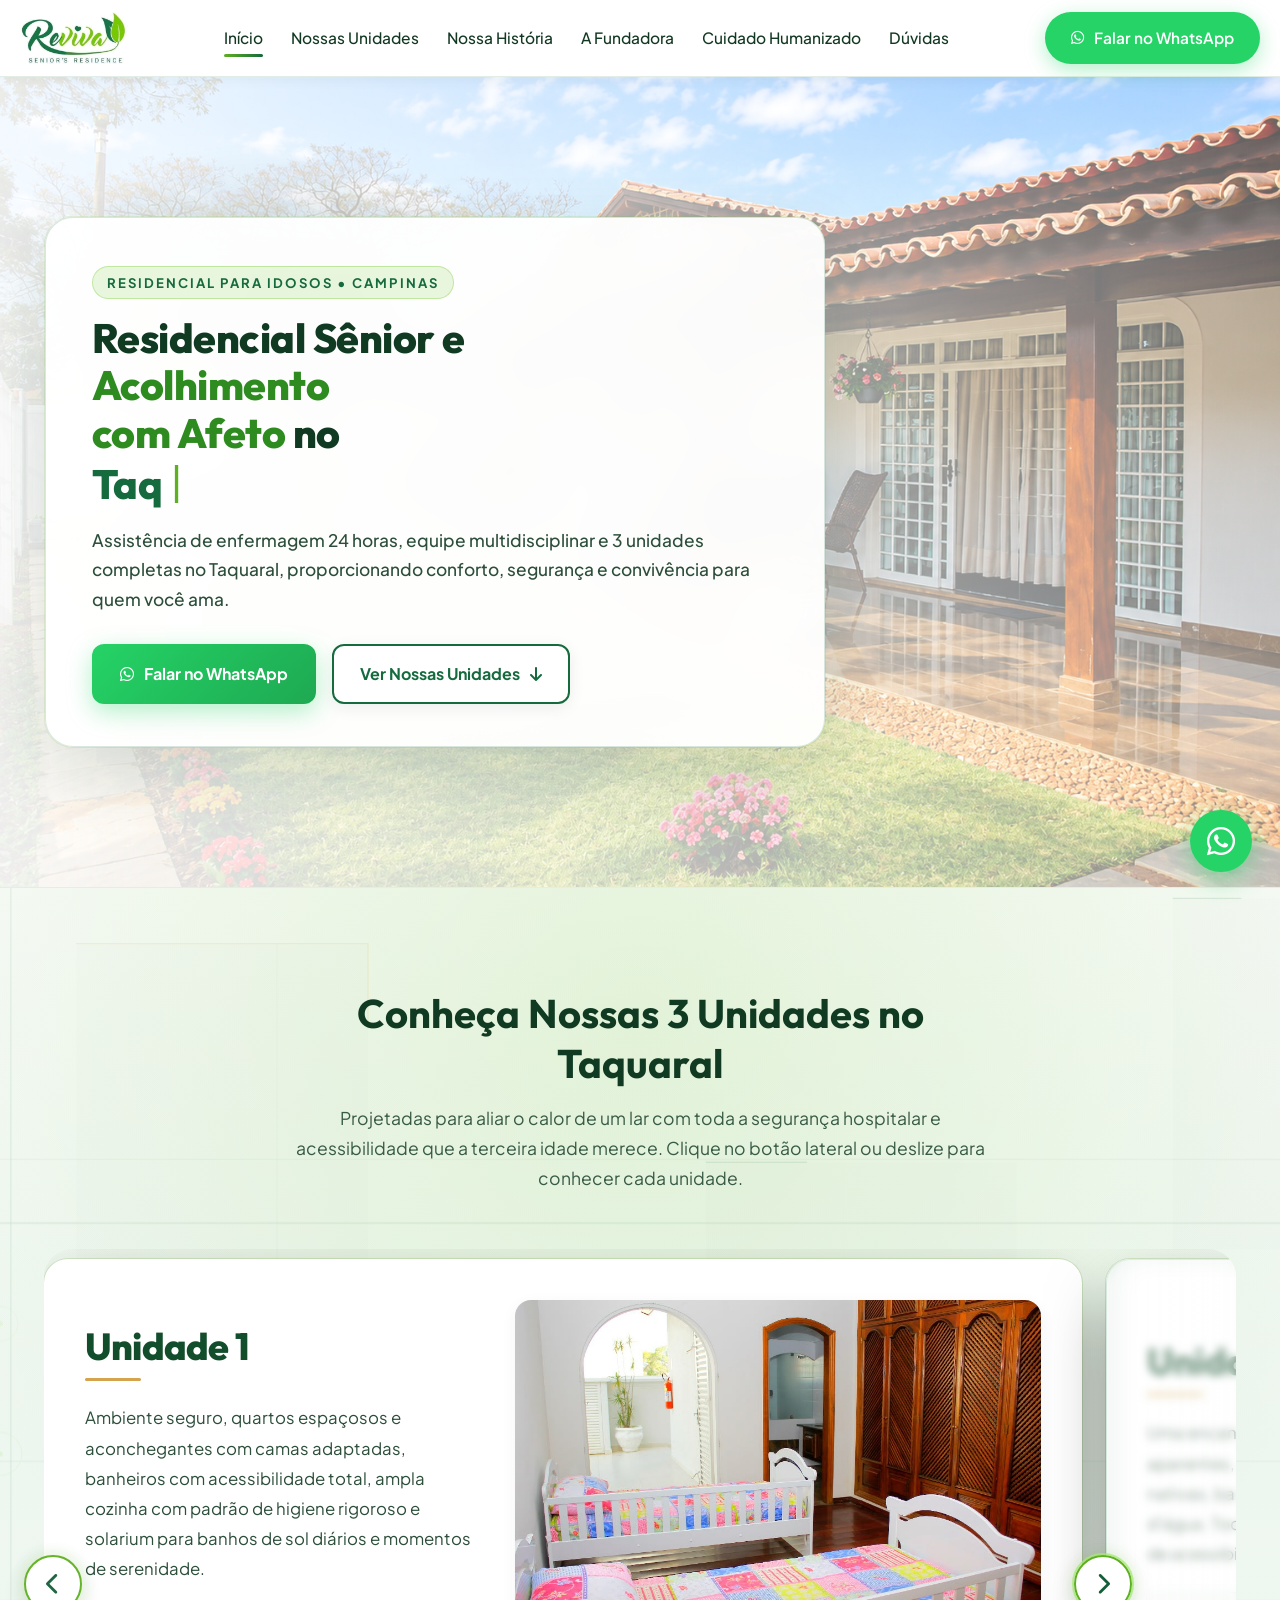
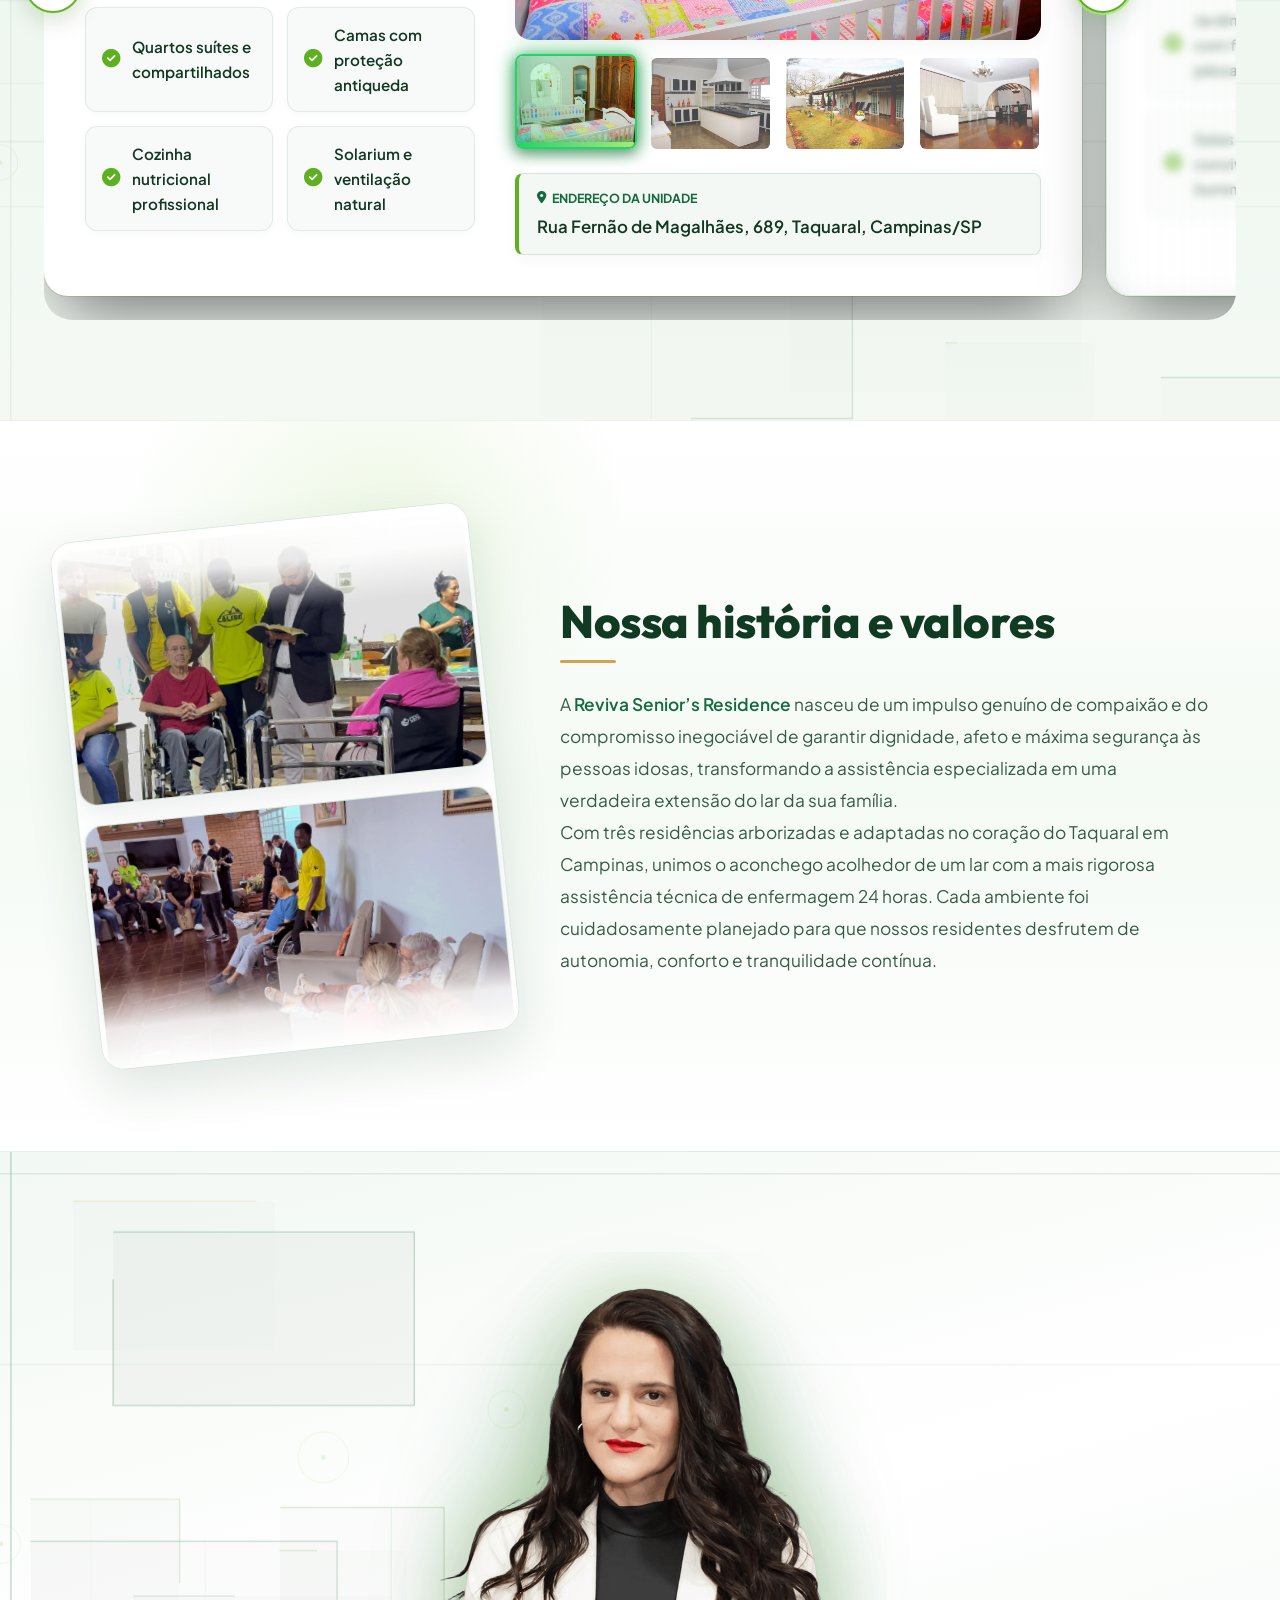
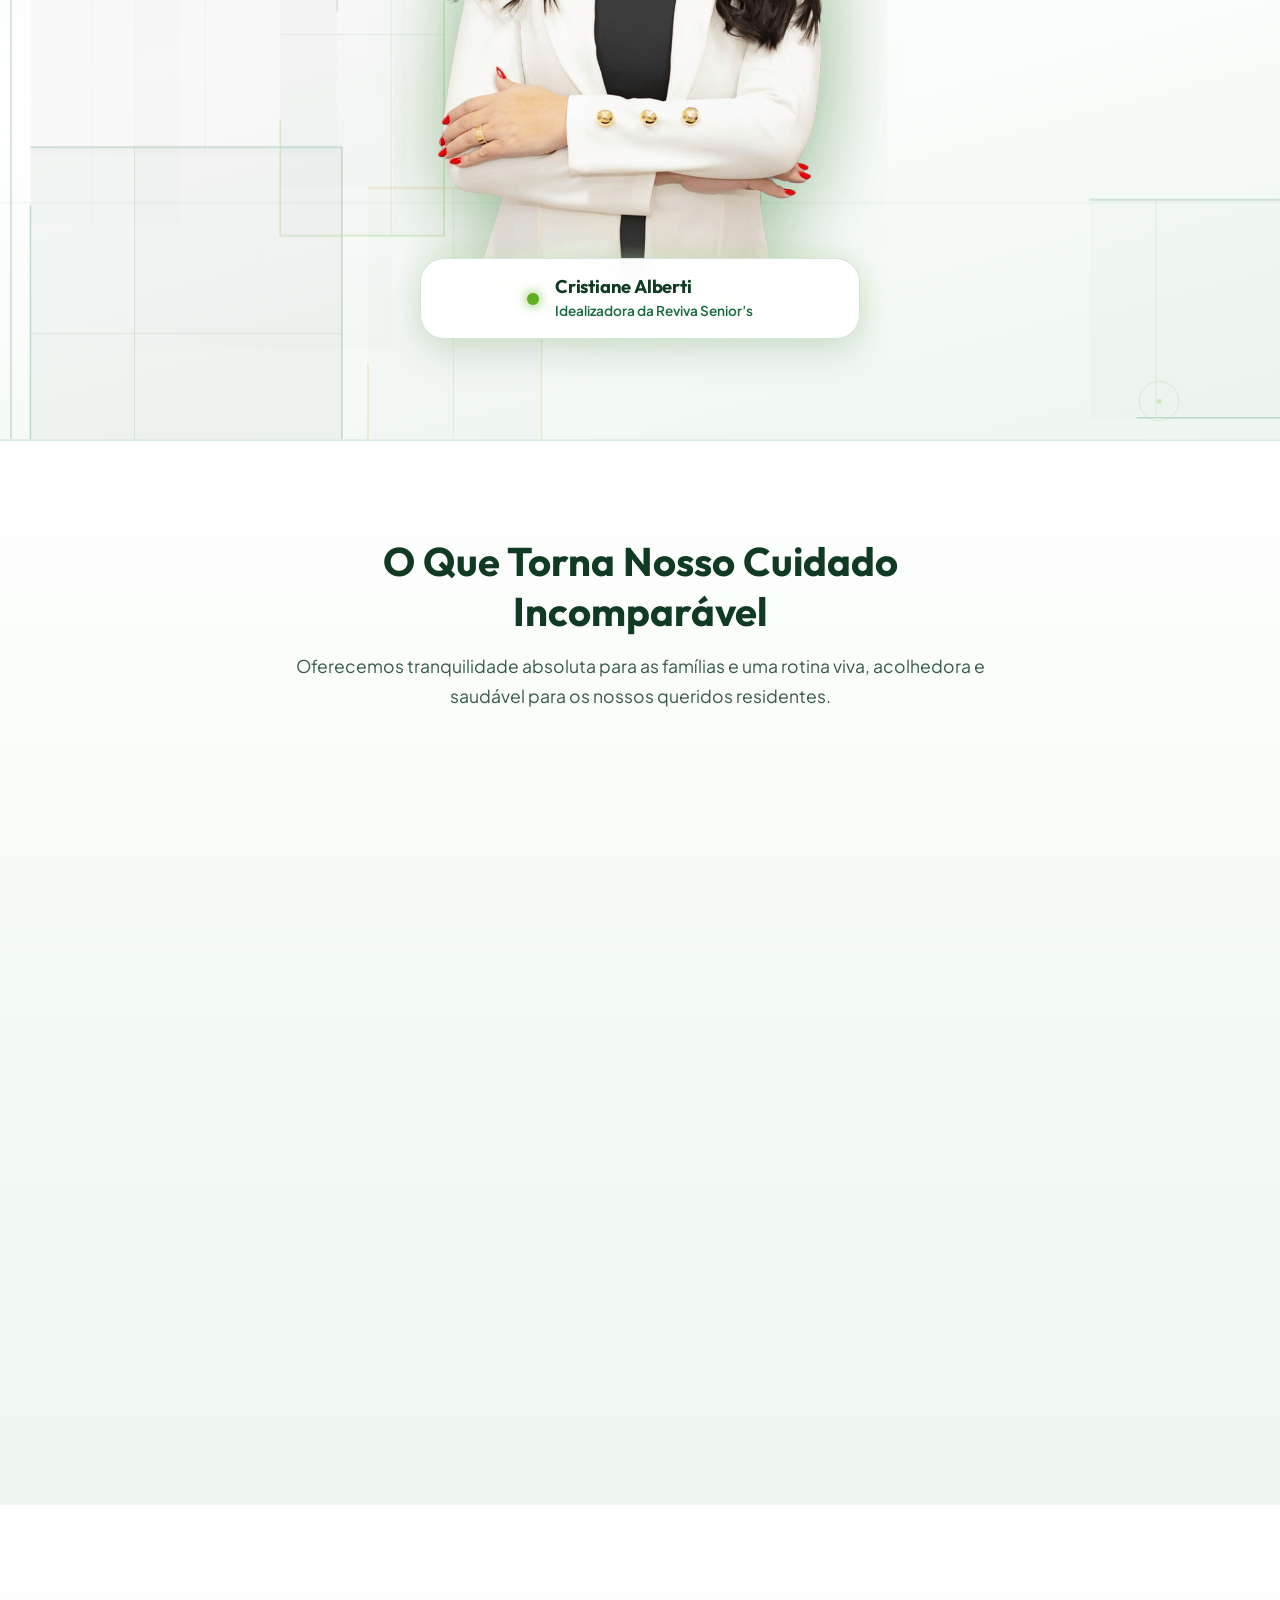
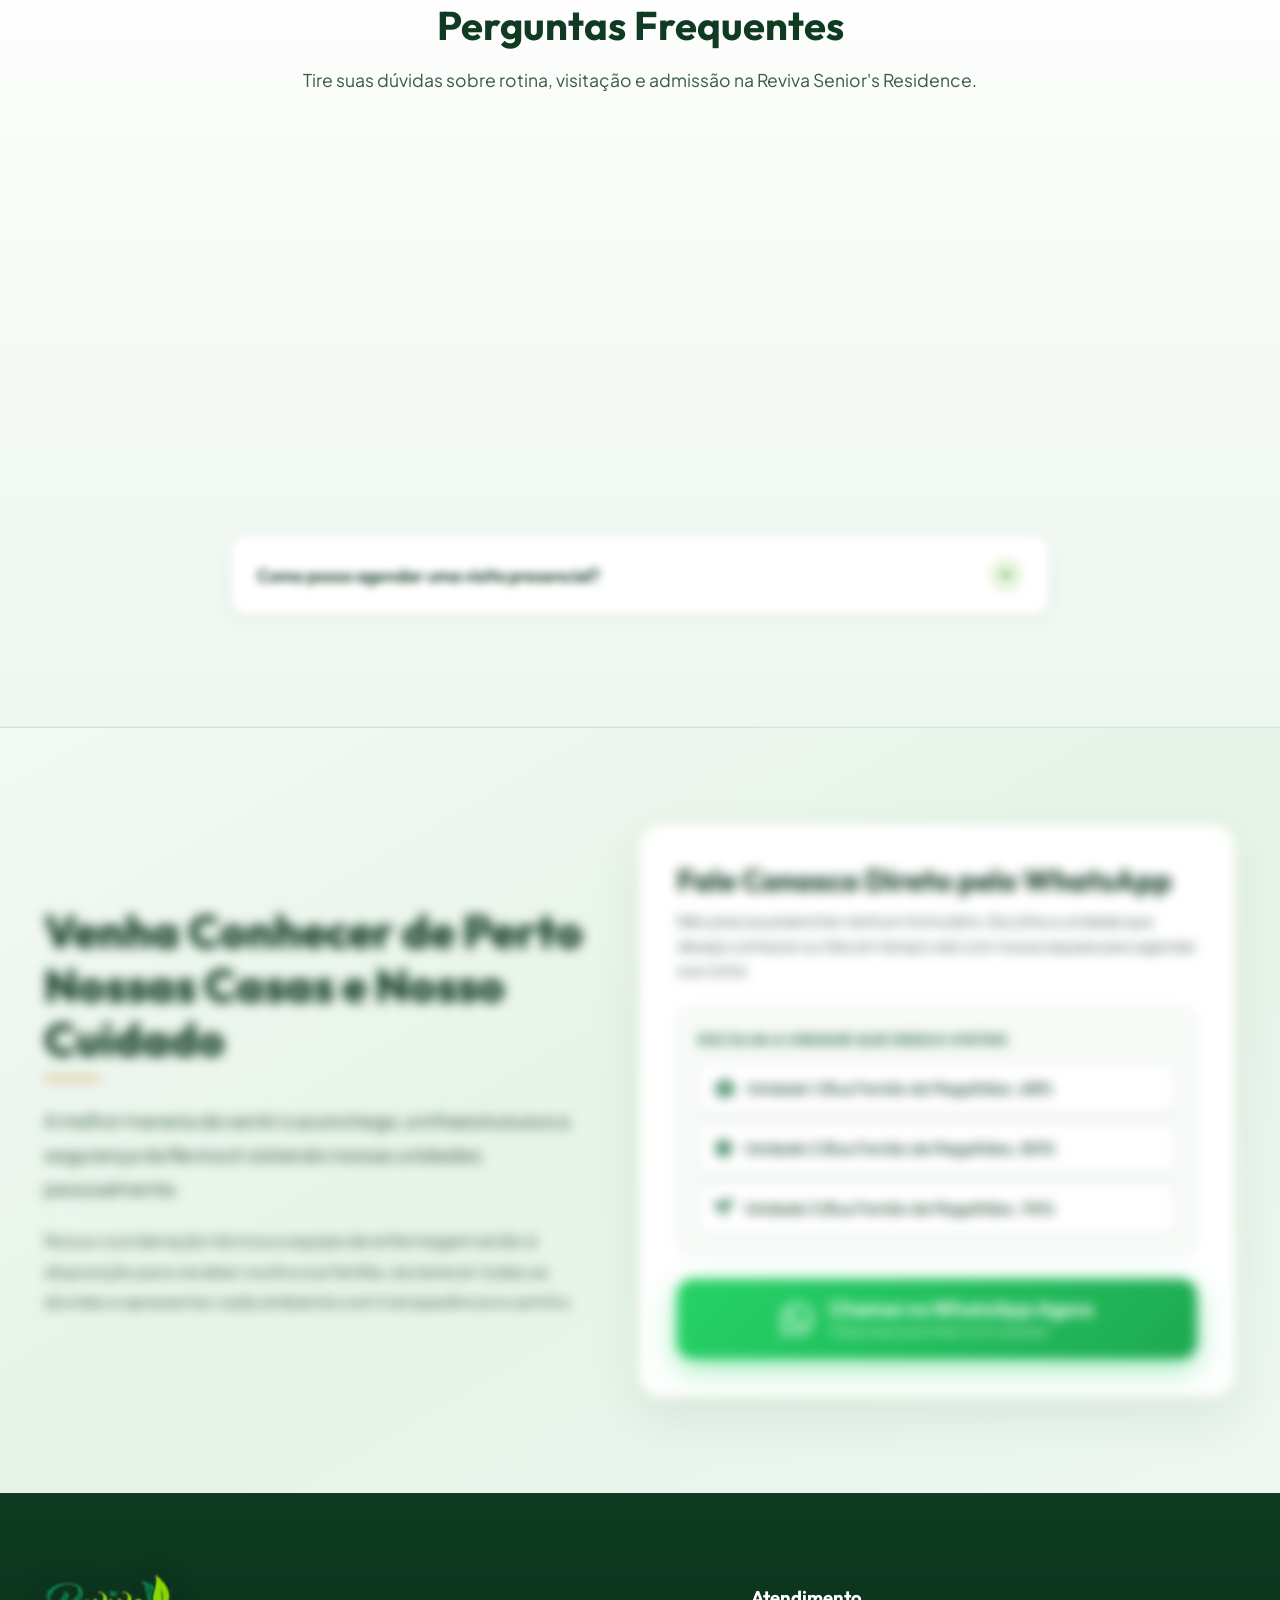
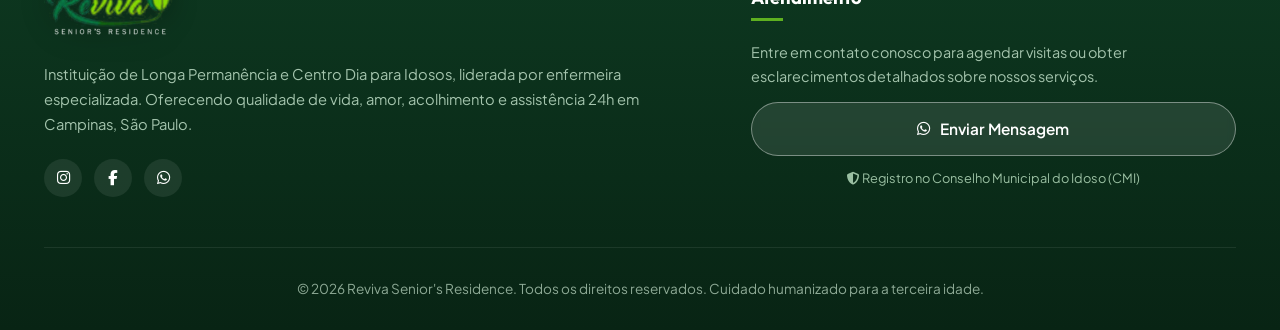
==== index.html @ 181cd596 "fix: ajustar enquadramento do carrossel e caixas de diferenciais no mobile" ====
<!DOCTYPE html>
<html lang="pt-BR">

<head>
    <meta charset="UTF-8">
    <meta name="viewport" content="width=device-width, initial-scale=1.0">
    <title>Reviva Senior's Residence | Lar de Idosos & Cuidado Humanizado</title>
    <meta name="description"
        content="A Reviva Senior's Residence oferece um lar acolhedor, assistência de enfermagem 24 horas e equipe multidisciplinar especializada para idosos em Campinas/SP. Conheça nossas 3 unidades no Taquaral.">
    <meta name="keywords"
        content="casa de repouso, residencial sênior, ILPI, idosos Campinas, Taquaral, enfermagem 24h, Reviva Seniors Residence, cuidado humanizado, Cristiane Alberti">

    <!-- Favicon -->
    <link rel="icon" type="image/png" href="img/logo2.png">
    <meta name="color-scheme" content="light">

    <!-- Fontes & Ícones -->
    <link rel="preconnect" href="https://fonts.googleapis.com">
    <link rel="preconnect" href="https://fonts.gstatic.com" crossorigin>
    <link rel="stylesheet" href="https://cdnjs.cloudflare.com/ajax/libs/font-awesome/6.4.0/css/all.min.css">
    <link rel="stylesheet" href="style.css?v=24">
</head>

<body>


    <!-- ==========================================================================
       HEADER PRINCIPAL & NAVEGAÇÃO
       ========================================================================== -->
    <header class="main-header" id="mainHeader">
        <div class="container header-inner">
            <a href="#inicio" class="brand-logo" aria-label="Reviva Senior's Residence">
                <img src="img/logo2.png" alt="Logo Reviva Senior's Residence">
            </a>

            <nav class="nav-menu" id="navMenu">
                <a href="#inicio" class="nav-link active">Início</a>
                <a href="#unidades" class="nav-link">Nossas Unidades</a>
                <a href="#historia" class="nav-link">Nossa História</a>
                <a href="#biografia" class="nav-link">A Fundadora</a>
                <a href="#diferenciais" class="nav-link">Cuidado Humanizado</a>
                <a href="#duvidas" class="nav-link">Dúvidas</a>
            </nav>

            <div class="header-actions">
                <a href="https://wa.me/5519996953554?text=Ol%C3%A1%21%20Gostaria%20de%20informa%C3%A7%C3%B5es%20e%20agendar%20uma%20visita%20na%20Reviva"
                    target="_blank" class="btn btn-whatsapp header-zap-btn">
                    <i class="fab fa-whatsapp"></i> <span class="header-zap-full">Falar no WhatsApp</span><span class="header-zap-short">WhatsApp</span>
                </a>
                <button class="mobile-toggle" id="mobileToggle" aria-label="Abrir Menu">
                    <i class="fas fa-bars"></i>
                </button>
            </div>
        </div>
    </header>

    <!-- ==========================================================================
       HERO SECTION — CENÁRIO VIVO COM FOLHAS 3D E CARD FLUTUANTE
       ========================================================================== -->
    <section id="inicio" class="hero-section hero-cinematic">
        <!-- 1. Camada de Vídeo de Fundo em Loop Contínuo -->
        <div class="hero-bg-layer">
            <video class="hero-bg-video" autoplay loop muted playsinline poster="img/01.png">
                <source src="img/download.webm" type="video/webm">
                <img src="img/01.png" alt="Residencial Reviva - Varanda e Jardim" class="hero-bg-photo">
            </video>
        </div>

        <!-- 2. Filtro Matte Suave Cinematográfico (Tom Apagado) -->
        <div class="hero-matte-overlay"></div>

        <!-- 3. Elementos Vivos Mapeados no Próprio Cenário -->
        <div class="hero-living-layer">
            <!-- Cesto Suspenso de Flores com Balanço Pendular Real -->
            <div class="sway-basket-subtle hero-basket-pos"></div>
            <!-- Brisa Suave na Cortina da Porta de Vidro -->
            <div class="curtain-flow hero-curtain-pos"></div>
            <!-- Copa das Árvores ao Fundo com Balanço Suave -->
            <div class="tree-natural-sway hero-tree-pos"></div>
        </div>

        <!-- 4. Canvas de Folhas com Física 3D Realista -->
        <canvas id="heroLeafCanvas" class="hero-leaf-canvas"></canvas>

        <!-- 5. Container do Card Flutuante Alinhado Bem à Esquerda -->
        <div class="hero-container-cinematic">

            <div class="hero-floating-card">
                <!-- Pré-título Elegante -->
                <span class="hero-eyebrow">Residencial para Idosos • Campinas</span>

                <!-- Título com Destaque Menta / Verde e Efeito Digitando -->
                <h1 class="hero-card-title">
                    <span class="hero-title-block">Residencial Sênior e</span>
                    <span class="hero-title-block highlight-mint">Acolhimento</span>
                    <span class="hero-title-block"><span class="highlight-mint">com Afeto</span> no</span>
                    <span class="hero-title-block hero-typewriter-wrap"><span id="heroTypewriter"
                            class="hero-typewriter-word">Taquaral</span><span id="heroTypewriterCursor"
                            class="hero-typewriter-cursor" aria-hidden="true">|</span></span>
                </h1>

                <!-- Descrição -->
                <p class="hero-card-desc">
                    Assistência de enfermagem 24 horas, equipe multidisciplinar e 3 unidades completas no Taquaral,
                    proporcionando conforto, segurança e convivência para quem você ama.
                </p>

                <!-- Ações Diretas -->
                <div class="hero-card-actions">
                    <a href="https://wa.me/5519996953554?text=Ol%C3%A1%21%20Gostaria%20de%20informa%C3%A7%C3%B5es%20e%20agendar%20uma%20visita%20na%20Reviva"
                        target="_blank" class="btn btn-hero-whatsapp">
                        <i class="fab fa-whatsapp"></i> Falar no WhatsApp
                    </a>
                    <a href="#unidades" class="btn btn-hero-outline">
                        Ver Nossas Unidades <i class="fas fa-arrow-down"></i>
                    </a>
                </div>
            </div>

        </div>
    </section>

    <!-- ==========================================================================
       SEÇÃO: AS 3 UNIDADES (DESTAQUE MÁXIMO)
       ========================================================================== -->
    <section id="unidades" class="section section-unidades-forest">
        <!-- Canvas de Animação Geométrica de Fundo (Blueprint Elegante) -->
        <canvas id="unidades-bg-canvas" class="section-blueprint-canvas" aria-hidden="true"></canvas>
        <div class="container">
            <div class="section-header">
                <h2 class="section-title">Conheça Nossas 3 Unidades no Taquaral</h2>
                <p class="section-subtitle">
                    Projetadas para aliar o calor de um lar com toda a segurança hospitalar e acessibilidade que a
                    terceira idade merece. Clique no botão lateral ou deslize para conhecer cada unidade.
                </p>
            </div>

            <!-- Carrossel Wrapper Estilo Netflix -->
            <div class="units-carousel-wrapper" id="unitsCarouselWrapper" tabindex="0"
                aria-label="Carrossel de Condomínios">
                <!-- Botão de Navegação Esquerda (Netflix) -->
                <button type="button" class="netflix-slider-btn netflix-prev-btn" id="unitsPrevBtn"
                    aria-label="Condomínio anterior" title="Ver condomínio anterior">
                    <i class="fas fa-chevron-left"></i>
                </button>

                <!-- Viewport & Trilho com os 3 Condomínios -->
                <div class="units-slider-viewport">
                    <div class="units-slider-track" id="unitsSliderTrack">

                        <!-- SLIDE UNIDADE 1 -->
                        <div class="unit-slide" id="pane-unidade1" data-index="0">
                            <div class="unit-card-grid">
                                <div class="unit-info-col">
                                    <h3 class="unit-name">Unidade 1</h3>

                                    <p class="unit-desc">
                                        Ambiente seguro, quartos espaçosos e aconchegantes com camas adaptadas,
                                        banheiros com acessibilidade total, ampla cozinha com padrão de higiene rigoroso
                                        e solarium para banhos de sol diários e momentos de serenidade.
                                    </p>

                                    <div class="unit-amenities-list">
                                        <div class="unit-amenity-item"><i class="fas fa-check-circle"></i> Quartos
                                            suítes e compartilhados</div>
                                        <div class="unit-amenity-item"><i class="fas fa-check-circle"></i> Camas com
                                            proteção antiqueda</div>
                                        <div class="unit-amenity-item"><i class="fas fa-check-circle"></i> Cozinha
                                            nutricional profissional</div>
                                        <div class="unit-amenity-item"><i class="fas fa-check-circle"></i> Solarium e
                                            ventilação natural</div>
                                    </div>
                                </div>

                                <div class="unit-gallery-col">
                                    <div class="unit-gallery-main"
                                        onclick="openLightbox('unidade1/WhatsApp Image 2026-09-14 at 13.17.20.jpeg', 'Unidade 1: Dormitórios amplos com piso térmico e varanda integrada')">
                                        <img src="unidade1/WhatsApp Image 2026-09-14 at 13.17.20.jpeg"
                                            alt="Dormitório Unidade 1" id="mainImg-unidade1">
                                        <div class="gallery-overlay-hint">
                                            <i class="fas fa-expand"></i> Clique para ampliar
                                        </div>
                                    </div>

                                    <div class="unit-gallery-thumbs">
                                        <div class="gallery-thumb active"
                                            onclick="swapMainImage('unidade1', 'unidade1/WhatsApp Image 2026-09-14 at 13.17.20.jpeg', 'Unidade 1: Dormitórios amplos e aconchegantes')">
                                            <img src="unidade1/WhatsApp Image 2026-09-14 at 13.17.20.jpeg"
                                                alt="Quarto com varanda">
                                        </div>
                                        <div class="gallery-thumb"
                                            onclick="swapMainImage('unidade1', 'unidade1/WhatsApp Image 2026-09-14 at 13.17.21 (2).jpeg', 'Unidade 1: Cozinha ampla com infraestrutura nutricional completa')">
                                            <img src="unidade1/WhatsApp Image 2026-09-14 at 13.17.21 (2).jpeg"
                                                alt="Cozinha estruturada">
                                        </div>
                                        <div class="gallery-thumb"
                                            onclick="swapMainImage('unidade1', 'unidade1/WhatsApp Image 2026-09-14 at 13.17.20 (1).jpeg', 'Unidade 1: Suíte espaçosa com acessibilidade e banheiro privativo')">
                                            <img src="unidade1/WhatsApp Image 2026-09-14 at 13.17.20 (1).jpeg"
                                                alt="Banheiro adaptado">
                                        </div>
                                        <div class="gallery-thumb"
                                            onclick="swapMainImage('unidade1', 'unidade1/WhatsApp Image 2026-09-14 at 13.17.21 (1).jpeg', 'Unidade 1: Acesso lateral arejado com solarium')">
                                            <img src="unidade1/WhatsApp Image 2026-09-14 at 13.17.21 (1).jpeg"
                                                alt="Solarium da unidade 1">
                                        </div>
                                    </div>

                                    <div class="unit-address-box">
                                        <div class="unit-address-label"><i class="fas fa-location-dot"></i> Endereço da
                                            Unidade</div>
                                        <div class="unit-address-text">Rua Fernão de Magalhães, 689, Taquaral,
                                            Campinas/SP</div>
                                    </div>
                                </div>
                            </div>
                            <div class="unit-slide-dark-overlay" aria-hidden="true" title="Ver Unidade 1"></div>
                        </div>

                        <!-- SLIDE UNIDADE 2 -->
                        <div class="unit-slide" id="pane-unidade2" data-index="1">
                            <div class="unit-card-grid">
                                <div class="unit-info-col">
                                    <h3 class="unit-name">Unidade 2</h3>

                                    <p class="unit-desc">
                                        Uma encantadora casa com fachada em tijolos aparentes, amplo jardim gramado com
                                        árvores nativas, banco de descanso e linda fonte d'água. Toda a entrada conta
                                        com rampa suave de acessibilidade e corrimão duplo contínuo.
                                    </p>

                                    <div class="unit-amenities-list">
                                        <div class="unit-amenity-item"><i class="fas fa-check-circle"></i> Jardim
                                            frontal com fonte e pássaros</div>
                                        <div class="unit-amenity-item"><i class="fas fa-check-circle"></i> Rampa com
                                            inclinação suave e corrimão</div>
                                        <div class="unit-amenity-item"><i class="fas fa-check-circle"></i> Salas de
                                            convivência iluminadas</div>
                                        <div class="unit-amenity-item"><i class="fas fa-check-circle"></i> Clima de
                                            chácara e sossego</div>
                                    </div>
                                </div>

                                <div class="unit-gallery-col">
                                    <div class="unit-gallery-main"
                                        onclick="openLightbox('unidade2/WhatsApp Image 2026-09-14 at 13.16.22.jpeg', 'Unidade 2: Fachada charmosa em tijolo com rampa e jardim')">
                                        <img src="unidade2/WhatsApp Image 2026-09-14 at 13.16.22.jpeg"
                                            alt="Fachada Unidade 2" id="mainImg-unidade2">
                                        <div class="gallery-overlay-hint">
                                            <i class="fas fa-expand"></i> Clique para ampliar
                                        </div>
                                    </div>

                                    <div class="unit-gallery-thumbs">
                                        <div class="gallery-thumb active"
                                            onclick="swapMainImage('unidade2', 'unidade2/WhatsApp Image 2026-09-14 at 13.16.22.jpeg', 'Unidade 2: Jardim com fonte e rampa de acessibilidade')">
                                            <img src="unidade2/WhatsApp Image 2026-09-14 at 13.16.22.jpeg"
                                                alt="Jardim com fonte">
                                        </div>
                                        <div class="gallery-thumb"
                                            onclick="swapMainImage('unidade2', 'unidade2/WhatsApp Image 2026-09-14 at 13.16.22 (1).jpeg', 'Unidade 2: Detalhe da entrada acessível e área de descanso')">
                                            <img src="unidade2/WhatsApp Image 2026-09-14 at 13.16.22 (1).jpeg"
                                                alt="Entrada e rampa">
                                        </div>
                                        <div class="gallery-thumb"
                                            onclick="swapMainImage('unidade2', 'unidade2/WhatsApp Image 2026-09-14 at 13.16.23 (2).jpeg', 'Unidade 2: Acomodações arejadas e organizadas')">
                                            <img src="unidade2/WhatsApp Image 2026-09-14 at 13.16.23 (2).jpeg"
                                                alt="Quarto aconchegante">
                                        </div>
                                        <div class="gallery-thumb"
                                            onclick="swapMainImage('unidade2', 'unidade2/WhatsApp Image 2026-09-14 at 13.16.24.jpeg', 'Unidade 2: Sala de estar e convivência acolhedora')">
                                            <img src="unidade2/WhatsApp Image 2026-09-14 at 13.16.24.jpeg"
                                                alt="Sala de convivência">
                                        </div>
                                    </div>

                                    <div class="unit-address-box">
                                        <div class="unit-address-label"><i class="fas fa-location-dot"></i> Endereço da
                                            Unidade</div>
                                        <div class="unit-address-text">Rua Fernão de Magalhães, 809, Taquaral,
                                            Campinas/SP</div>
                                    </div>
                                </div>
                            </div>
                            <div class="unit-slide-dark-overlay" aria-hidden="true" title="Ver Unidade 2"></div>
                        </div>

                        <!-- SLIDE UNIDADE 3 -->
                        <div class="unit-slide" id="pane-unidade3" data-index="2">
                            <div class="unit-card-grid">
                                <div class="unit-info-col">
                                    <h3 class="unit-name">Unidade 3</h3>

                                    <p class="unit-desc">
                                        Destaque para a espetacular varanda com portas de vidro amplas integradas ao
                                        jardim florido com palmeiras e plantas ornamentais. Quartos luminosos, pisos em
                                        padrão amadeirado acolhedor e mobiliário planejado para conforto total.
                                    </p>

                                    <div class="unit-amenities-list">
                                        <div class="unit-amenity-item"><i class="fas fa-check-circle"></i> Varanda com
                                            área de estar coberta</div>
                                        <div class="unit-amenity-item"><i class="fas fa-check-circle"></i> Jardim
                                            paisagístico com flores e sol</div>
                                        <div class="unit-amenity-item"><i class="fas fa-check-circle"></i> Piso
                                            amadeirado aconchegante</div>
                                        <div class="unit-amenity-item"><i class="fas fa-check-circle"></i> Portas amplas
                                            e circulação livre</div>
                                    </div>
                                </div>

                                <div class="unit-gallery-col">
                                    <div class="unit-gallery-main"
                                        onclick="openLightbox('unidade3/WhatsApp Image 2026-09-14 at 22.22.53 (2).jpeg', 'Unidade 3: Varanda integrada ao jardim com flores e palmeiras')">
                                        <img src="unidade3/WhatsApp Image 2026-09-14 at 22.22.53 (2).jpeg"
                                            alt="Varanda e Jardim da Unidade 3" id="mainImg-unidade3">
                                        <div class="gallery-overlay-hint">
                                            <i class="fas fa-expand"></i> Clique para ampliar
                                        </div>
                                    </div>

                                    <div class="unit-gallery-thumbs">
                                        <div class="gallery-thumb active"
                                            onclick="swapMainImage('unidade3', 'unidade3/WhatsApp Image 2026-09-14 at 22.22.53 (2).jpeg', 'Unidade 3: Área externa e varanda de relaxamento')">
                                            <img src="unidade3/WhatsApp Image 2026-09-14 at 22.22.53 (2).jpeg"
                                                alt="Jardim e varanda">
                                        </div>
                                        <div class="gallery-thumb"
                                            onclick="swapMainImage('unidade3', 'unidade3/WhatsApp Image 2026-09-14 at 22.22.52.jpeg', 'Unidade 3: Dormitório iluminado com piso térmico amadeirado')">
                                            <img src="unidade3/WhatsApp Image 2026-09-14 at 22.22.52.jpeg"
                                                alt="Quarto Unidade 3">
                                        </div>
                                        <div class="gallery-thumb"
                                            onclick="swapMainImage('unidade3', 'unidade3/WhatsApp Image 2026-09-14 at 22.22.53 (1).jpeg', 'Unidade 3: Vista aconchegante das acomodações')">
                                            <img src="unidade3/WhatsApp Image 2026-09-14 at 22.22.53 (1).jpeg"
                                                alt="Quarto acolhedor">
                                        </div>
                                        <div class="gallery-thumb"
                                            onclick="swapMainImage('unidade3', 'unidade3/WhatsApp Image 2026-09-14 at 22.22.53 (3).jpeg', 'Unidade 3: Integração da varanda com ambiente interno')">
                                            <img src="unidade3/WhatsApp Image 2026-09-14 at 22.22.53 (3).jpeg"
                                                alt="Varanda vista interna">
                                        </div>
                                    </div>

                                    <div class="unit-address-box">
                                        <div class="unit-address-label"><i class="fas fa-location-dot"></i> Endereço da
                                            Unidade</div>
                                        <div class="unit-address-text">Rua Fernão de Magalhães, 740, Taquaral,
                                            Campinas/SP</div>
                                    </div>
                                </div>
                            </div>
                            <div class="unit-slide-dark-overlay" aria-hidden="true" title="Ver Unidade 3"></div>
                        </div>

                    </div>
                </div>

                <!-- Botão de Navegação Direita (Netflix - Passar para o lado) -->
                <button type="button" class="netflix-slider-btn netflix-next-btn" id="unitsNextBtn"
                    aria-label="Próximo condomínio" title="Passar para o próximo condomínio">
                    <i class="fas fa-chevron-right"></i>
                    <span class="netflix-btn-pulse"></span>
                </button>
            </div>

        </div>
    </section>

    <!-- ==========================================================================
       SEÇÃO: NOSSA HISTÓRIA E VALORES (ROLO DE FILME VIVO)
       ========================================================================== -->
    <section id="historia" class="section section-dark-luxury section-history-film">
        <div class="container history-container">
            <div class="history-grid">

                <!-- COLUNA ESQUERDA: ROLO DE FILME COM FOTOS SUBINDO (1 A 7) -->
                <div class="film-column-wrapper">
                    <div class="film-perspective-stage">
                        <div class="film-viewport">
                            <!-- Máscaras de gradiente suave no topo e na base do rolo -->
                            <div class="film-mask-top"></div>
                            <div class="film-mask-bottom"></div>

                            <!-- Track contínuo com imagens 1 a 7 duplicadas para loop infinito sem cortes -->
                            <div class="film-track" id="filmTrack">
                                <!-- Primeiro Bloco (Imagens 1 a 7) -->
                                <div class="film-item">
                                    <div class="film-card">
                                        <img src="img/1.jpg" alt="Acolhimento e Integração na Reviva" loading="lazy">
                                    </div>
                                </div>
                                <div class="film-item">
                                    <div class="film-card">
                                        <img src="img/2.jpg" alt="Convivência e Música no Salão Reviva" loading="lazy">
                                    </div>
                                </div>
                                <div class="film-item">
                                    <div class="film-card">
                                        <img src="img/3.jpg" alt="Cristiane Alberti e Equipe de Cuidado" loading="lazy">
                                    </div>
                                </div>
                                <div class="film-item">
                                    <div class="film-card">
                                        <img src="img/4.jpg" alt="Atenção e Diálogo com Residentes" loading="lazy">
                                    </div>
                                </div>
                                <div class="film-item">
                                    <div class="film-card">
                                        <img src="img/5.jpg" alt="Atividades e Sorrisos Coletivos" loading="lazy">
                                    </div>
                                </div>
                                <div class="film-item">
                                    <div class="film-card">
                                        <img src="img/6.jpg" alt="Terapia Musical e Conforto" loading="lazy">
                                    </div>
                                </div>
                                <div class="film-item">
                                    <div class="film-card">
                                        <img src="img/7.jpg" alt="Espaço Aconchegante e Convivência" loading="lazy">
                                    </div>
                                </div>

                                <!-- Segundo Bloco Idêntico para Loop Perfeito (1 a 7) -->
                                <div class="film-item" aria-hidden="true">
                                    <div class="film-card">
                                        <img src="img/1.jpg" alt="" loading="lazy">
                                    </div>
                                </div>
                                <div class="film-item" aria-hidden="true">
                                    <div class="film-card">
                                        <img src="img/2.jpg" alt="" loading="lazy">
                                    </div>
                                </div>
                                <div class="film-item" aria-hidden="true">
                                    <div class="film-card">
                                        <img src="img/3.jpg" alt="" loading="lazy">
                                    </div>
                                </div>
                                <div class="film-item" aria-hidden="true">
                                    <div class="film-card">
                                        <img src="img/4.jpg" alt="" loading="lazy">
                                    </div>
                                </div>
                                <div class="film-item" aria-hidden="true">
                                    <div class="film-card">
                                        <img src="img/5.jpg" alt="" loading="lazy">
                                    </div>
                                </div>
                                <div class="film-item" aria-hidden="true">
                                    <div class="film-card">
                                        <img src="img/6.jpg" alt="" loading="lazy">
                                    </div>
                                </div>
                                <div class="film-item" aria-hidden="true">
                                    <div class="film-card">
                                        <img src="img/7.jpg" alt="" loading="lazy">
                                    </div>
                                </div>
                            </div>
                        </div>
                    </div>
                </div>

                <!-- COLUNA DIREITA: HISTÓRIA, VALORES & PROPÓSITO -->
                <div class="history-content-col">
                    <h2 class="section-title">Nossa história e valores</h2>

                    <p class="history-text history-lead">
                        A <strong>Reviva Senior’s Residence</strong> nasceu de um impulso genuíno de compaixão e do
                        compromisso inegociável de garantir dignidade, afeto e máxima segurança às pessoas idosas,
                        transformando a assistência especializada em uma verdadeira extensão do lar da sua família.
                    </p>

                    <p class="history-text">
                        Com três residências arborizadas e adaptadas no coração do Taquaral em Campinas, unimos o
                        aconchego acolhedor de um lar com a mais rigorosa assistência técnica de enfermagem 24 horas.
                        Cada ambiente foi cuidadosamente planejado para que nossos residentes desfrutem de autonomia,
                        conforto e tranquilidade contínua.
                    </p>
                </div>

            </div>
        </div>
    </section>

    <!-- ==========================================================================
       SEÇÃO: BIOGRAFIA DA ENFERMEIRA ESPECIALIZADA & FUNDADORA
       ========================================================================== -->
    <section id="biografia" class="bio-section">
        <!-- Canvas de Animação Geométrica de Fundo (Blueprint Elegante) -->
        <canvas id="bio-bg-canvas" class="section-blueprint-canvas" aria-hidden="true"></canvas>
        <div class="container bio-container">
            <div class="bio-3col-grid">

                <!-- COLUNA ESQUERDA: PROPÓSITO & LIDERANÇA -->
                <div class="bio-col bio-col-left">
                    <div class="bio-reveal-item" data-delay="1">
                        <h2 class="bio-title"><span class="highlight-mint">Cristiane</span> Alberti</h2>
                    </div>

                    <div class="bio-reveal-item" data-delay="2">
                        <p class="bio-text">
                            Idealizadora da Reviva Senior’s, Cristiane Alberti é movida por um propósito inabalável:
                            oferecer um envelhecimento com dignidade, conforto e segurança.
                        </p>
                    </div>

                    <div class="bio-reveal-item" data-delay="3">
                        <p class="bio-text">
                            Sua sensibilidade e visão humanizada transformaram a assistência em missão de vida,
                            inspirando toda a equipe a cuidar de cada residente como alguém da própria família.
                        </p>
                    </div>

                    <div class="bio-cta-wrapper bio-reveal-item" data-delay="4">
                        <a href="https://www.instagram.com/revivaseniors?utm_source=ig_web_button_share_sheet&stkn=ZDNlZDc0MzIxNw=="
                            target="_blank" class="btn btn-instagram bio-cta-btn" rel="noopener noreferrer">
                            <i class="fab fa-instagram"></i> Conhecer no Instagram
                        </a>
                    </div>
                </div>

                <!-- COLUNA CENTRAL: FOTO CRIS EM DESTAQUE (IMG/CRIS.PNG) -->
                <div class="bio-col bio-col-center">
                    <div class="bio-cris-glow" aria-hidden="true"></div>
                    <div class="bio-cris-wrapper">
                        <img src="img/cris.png" alt="Cristiane Alberti - Idealizadora da Reviva Senior's Residence"
                            class="bio-cris-cutout-img">
                        <div class="bio-cris-badge">
                            <div class="bio-badge-dot"></div>
                            <div class="bio-badge-texts">
                                <strong>Cristiane Alberti</strong>
                                <span>Idealizadora da Reviva Senior’s</span>
                            </div>
                        </div>
                    </div>
                </div>

                <!-- COLUNA DIREITA: CITAÇÃO, TRAJETÓRIA & CONTATO -->
                <div class="bio-col bio-col-right">
                    <div class="bio-quote-card bio-reveal-item" data-delay="2">
                        <i class="fas fa-quote-left quote-icon" aria-hidden="true"></i>
                        <blockquote class="bio-quote-text" id="bioQuoteText">
                            "O cuidado vai além da técnica: ele nasce do afeto. Um lugar onde o amor se traduz em ação."
                        </blockquote>
                    </div>

                    <div class="bio-reveal-item" data-delay="3">
                        <p class="bio-text">
                            Cris sempre acreditou que o cuidado vai além do protocolo clínico: ele nasce do afeto
                            diário. Sua trajetória é marcada por empatia, escuta ativa e o desejo genuíno de fazer a
                            diferença.
                        </p>
                    </div>

                    <div class="bio-reveal-item" data-delay="4">
                        <p class="bio-text">
                            É com esse olhar que ela construiu a Reviva: um condomínio onde o aconchego de um lar
                            encontra o mais alto padrão de saúde e acessibilidade em Campinas.
                        </p>
                    </div>

                    <div class="bio-cta-wrapper bio-reveal-item" data-delay="5">
                        <a href="https://wa.me/5519996953554?text=Ol%C3%A1%21%20Gostaria%20de%20conversar%20sobre%20os%20cuidados%20na%20Reviva%20Senior%27s"
                            target="_blank" class="btn btn-whatsapp bio-cta-btn">
                            <i class="fab fa-whatsapp"></i> Conversar no WhatsApp
                        </a>
                    </div>
                </div>

            </div>
        </div>
    </section>

    <!-- ==========================================================================
       SEÇÃO: DIFERENCIAIS & PILARES DO CUIDADO
       ========================================================================== -->
    <section id="diferenciais" class="section section-dark-luxury">
        <div class="container">
            <div class="section-header">
                <h2 class="section-title">O Que Torna Nosso Cuidado Incomparável</h2>
                <p class="section-subtitle">
                    Oferecemos tranquilidade absoluta para as famílias e uma rotina viva, acolhedora e saudável para os
                    nossos queridos residentes.
                </p>
            </div>

            <div class="pillars-grid">

                <div class="pillar-card">
                    <div class="pillar-icon-box"><i class="fas fa-heart-pulse"></i></div>
                    <h3 class="pillar-title">Enfermagem 24 Horas</h3>
                    <p class="pillar-desc">
                        Plantão ininterrupto com enfermeiros e cuidadores capacitados para ministração pontual de
                        medicações, controle de sinais vitais e primeiros socorros.
                    </p>
                </div>

                <div class="pillar-card">
                    <div class="pillar-icon-box"><i class="fas fa-utensils"></i></div>
                    <h3 class="pillar-title">Nutrição & Gastronomia</h3>
                    <p class="pillar-desc">
                        6 refeições balanceadas por dia, elaboradas por nutricionista e preparadas com afeto para
                        atender dietas normais, hipossódicas, pastosas ou diabéticas.
                    </p>
                </div>

                <div class="pillar-card">
                    <div class="pillar-icon-box"><i class="fas fa-person-walking-with-cane"></i></div>
                    <h3 class="pillar-title">Fisioterapia & Mobilidade</h3>
                    <p class="pillar-desc">
                        Exercícios preventivos e reabilitativos para manutenção da força muscular, equilíbrio, prevenção
                        de quedas e ganho de independência motora.
                    </p>
                </div>

                <div class="pillar-card">
                    <div class="pillar-icon-box"><i class="fas fa-music"></i></div>
                    <h3 class="pillar-title">Musicoterapia & Atividades</h3>
                    <p class="pillar-desc">
                        Estímulo neurológico e emocional constante através de música, jogos cognitivos, artesanato,
                        celebração de aniversários e datas comemorativas.
                    </p>
                </div>

                <div class="pillar-card">
                    <div class="pillar-icon-box"><i class="fas fa-wheelchair"></i></div>
                    <h3 class="pillar-title">100% Adaptado</h3>
                    <p class="pillar-desc">
                        Barras de apoio, corredores amplos, portas largas, rampas sem degraus e banheiros totalmente
                        adaptados aos padrões de acessibilidade NBR 9050.
                    </p>
                </div>

                <div class="pillar-card">
                    <div class="pillar-icon-box"><i class="fas fa-people-roof"></i></div>
                    <h3 class="pillar-title">Visitas Abertas & Família</h3>
                    <p class="pillar-desc">
                        Acreditamos que o laço com a família é o melhor remédio. Incentivamos visitas acolhedoras com
                        horários flexíveis e ampla comunicação com os parentes.
                    </p>
                </div>

            </div>
        </div>
    </section>


    <!-- ==========================================================================
       SEÇÃO: DÚVIDAS FREQUENTES (FAQ)
       ========================================================================== -->
    <section id="duvidas" class="section section-dark-luxury">
        <div class="container">
            <div class="section-header">
                <h2 class="section-title">Perguntas Frequentes</h2>
                <p class="section-subtitle">
                    Tire suas dúvidas sobre rotina, visitação e admissão na Reviva Senior's Residence.
                </p>
            </div>

            <div class="faq-container">

                <div class="faq-item">
                    <button class="faq-question">
                        <span>Como funcionam as visitas dos familiares?</span>
                        <div class="faq-icon"><i class="fas fa-chevron-down"></i></div>
                    </button>
                    <div class="faq-answer">
                        <p>Incentivamos e valorizamos profundamente a presença da família! Nossas visitas são livres
                            dentro dos horários recomendados para preservar a rotina de descanso e refeições dos idosos.
                            Parentes e amigos são sempre muito bem-vindos nos jardins e salas de estar.</p>
                    </div>
                </div>

                <div class="faq-item">
                    <button class="faq-question">
                        <span>Há acompanhamento de enfermagem e administração de medicamentos?</span>
                        <div class="faq-icon"><i class="fas fa-chevron-down"></i></div>
                    </button>
                    <div class="faq-answer">
                        <p>Sim! Contamos com equipe de enfermagem presente 24 horas por dia em todas as unidades, sob
                            coordenação direta da Enfermeira Especializada Cristiane Alberti. Toda a medicação é
                            controlada rigorosamente segundo a prescrição do médico do residente.</p>
                    </div>
                </div>

                <div class="faq-item">
                    <button class="faq-question">
                        <span>Como é feita a alimentação dos residentes?</span>
                        <div class="faq-icon"><i class="fas fa-chevron-down"></i></div>
                    </button>
                    <div class="faq-answer">
                        <p>Nossos cardápios são planejados por nutricionistas e preparados diariamente em cozinhas
                            profissionais. São servidas 6 refeições por dia (café da manhã, lanche matinal, almoço,
                            lanche da tarde, jantar e ceia), adaptadas às necessidades de cada idoso (baixo teor de sal,
                            sem açúcar, pastosa, etc.).</p>
                    </div>
                </div>

                <div class="faq-item">
                    <button class="faq-question">
                        <span>Qual a diferença entre as 3 unidades?</span>
                        <div class="faq-icon"><i class="fas fa-chevron-down"></i></div>
                    </button>
                    <div class="faq-answer">
                        <p>Todas as nossas 3 unidades estão situadas no Taquaral em Campinas e compartilham da mesma
                            diretriz técnica de enfermagem e carinho. A Unidade 1 conta com solarium e quartos amplos; a
                            Unidade 2 possui lindo jardim com fonte e rampa acessível frontal; e a Unidade 3 se destaca
                            pela varanda ampla e ambiente rodeado de verde. Em sua visita, você poderá conhecer e
                            escolher a que melhor se adequa ao perfil do seu familiar.</p>
                    </div>
                </div>

                <div class="faq-item">
                    <button class="faq-question">
                        <span>Como posso agendar uma visita presencial?</span>
                        <div class="faq-icon"><i class="fas fa-chevron-down"></i></div>
                    </button>
                    <div class="faq-answer">
                        <p>Basta preencher o formulário abaixo ou clicar diretamente no botão de WhatsApp para falar
                            conosco. Agendamos uma visita guiada no dia e horário mais convenientes para você conhecer
                            as instalações, tomar um café e conversar com a nossa equipe.</p>
                    </div>
                </div>

            </div>
        </div>
    </section>

    <!-- ==========================================================================
       SEÇÃO: AGENDAMENTO DE VISITA & CONTATO
       ========================================================================== -->
    <section id="agendamento" class="contact-section">
        <div class="container">
            <div class="contact-grid">

                <div class="contact-info-col">
                    <h2>Venha Conhecer de Perto Nossas Casas e Nosso Cuidado</h2>
                    <p class="contact-lead-desc">
                        A melhor maneira de sentir o aconchego, a infraestrutura e a segurança da Reviva é visitando nossas unidades pessoalmente.
                    </p>
                    <p class="contact-sub-desc">
                        Nossa coordenação técnica e equipe de enfermagem estão à disposição para receber você e sua família, esclarecer todas as dúvidas e apresentar cada ambiente com transparência e carinho.
                    </p>
                </div>

                <div class="contact-form-card contact-direct-box">
                    <h3 class="form-title">Fale Conosco Direto pelo WhatsApp</h3>
                    <p class="form-subtitle">
                        Não precisa preencher nenhum formulário. Escolha a unidade que deseja conhecer ou fale em tempo real com nossa equipe para agendar sua visita:
                    </p>

                    <div class="direct-units-section">
                        <span class="direct-units-title">Escolha a unidade que deseja visitar:</span>
                        <div class="direct-units-buttons">
                            <a href="https://wa.me/5519996953554?text=Ol%C3%A1%21%20Gostaria%20de%20agendar%20uma%20visita%20na%20Unidade%201%20(Rua%20Fern%C3%A3o%20de%20Magalh%C3%A3es%2C%20689)"
                                target="_blank" class="unit-zap-btn">
                                <i class="fas fa-house-user"></i>
                                <span>Unidade 1 (Rua Fernão de Magalhães, 689)</span>
                            </a>
                            <a href="https://wa.me/5519996953554?text=Ol%C3%A1%21%20Gostaria%20de%20agendar%20uma%20visita%20na%20Unidade%202%20(Rua%20Fern%C3%A3o%20de%20Magalh%C3%A3es%2C%20809)"
                                target="_blank" class="unit-zap-btn">
                                <i class="fas fa-sun"></i>
                                <span>Unidade 2 (Rua Fernão de Magalhães, 809)</span>
                            </a>
                            <a href="https://wa.me/5519996953554?text=Ol%C3%A1%21%20Gostaria%20de%20agendar%20uma%20visita%20na%20Unidade%203%20(Rua%20Fern%C3%A3o%20de%20Magalh%C3%A3es%2C%20740)"
                                target="_blank" class="unit-zap-btn">
                                <i class="fas fa-seedling"></i>
                                <span>Unidade 3 (Rua Fernão de Magalhães, 740)</span>
                            </a>
                        </div>
                    </div>

                    <!-- Botão Principal de Conversão WhatsApp (Posicionado por último) -->
                    <a href="https://wa.me/5519996953554?text=Ol%C3%A1%21%20Gostaria%20de%20informa%C3%A7%C3%B5es%20sobre%20as%20unidades%20da%20Reviva%20e%20agendar%20uma%20visita."
                        target="_blank" class="btn btn-whatsapp zap-cta-big">
                        <i class="fab fa-whatsapp"></i>
                        <div class="zap-btn-text">
                            <span class="zap-title">Chamar no WhatsApp Agora</span>
                            <span class="zap-sub">Clique aqui para falar com a equipe</span>
                        </div>
                    </a>
                </div>

            </div>
        </div>
    </section>

    <!-- ==========================================================================
       RODAPÉ (FOOTER)
       ========================================================================== -->
    <footer class="main-footer">
        <div class="container">
            <div class="footer-grid">

                <div class="footer-brand">
                    <img src="img/logo-white.png"
                        alt="Logo Reviva Senior's Residence" class="footer-logo-img">
                    <p>
                        Instituição de Longa Permanência e Centro Dia para Idosos, liderada por enfermeira
                        especializada. Oferecendo qualidade de vida, amor, acolhimento e assistência 24h em Campinas, São Paulo.
                    </p>
                    <div class="footer-socials">
                        <a href="https://www.instagram.com/revivaseniors" target="_blank" rel="noopener noreferrer"
                            class="social-link" aria-label="Instagram"><i class="fab fa-instagram"></i></a>
                        <a href="https://www.facebook.com/share/1DrFhBHoje/?mibextid=wwXIfr" target="_blank" rel="noopener noreferrer" class="social-link" aria-label="Facebook"><i
                                class="fab fa-facebook-f"></i></a>
                        <a href="https://wa.me/5519996953554" target="_blank" class="social-link"
                            aria-label="WhatsApp"><i class="fab fa-whatsapp"></i></a>
                    </div>
                </div>

                <div class="footer-col">
                    <h4>Atendimento</h4>
                    <p style="font-size: 0.9rem; color: #a4c4ad; margin-bottom: 14px;">
                        Entre em contato conosco para agendar visitas ou obter esclarecimentos detalhados sobre nossos
                        serviços.
                    </p>
                    <a href="https://wa.me/5519996953554" target="_blank" class="btn btn-outline-light"
                        style="width: 100%; margin-bottom: 12px;">
                        <i class="fab fa-whatsapp"></i> Enviar Mensagem
                    </a>
                    <span style="font-size: 0.8rem; color: #9abfa2; display: block; text-align: center;">
                        <i class="fas fa-shield-halved"></i> Registro no Conselho Municipal do Idoso (CMI)
                    </span>
                </div>

            </div>

            <div class="footer-bottom">
                <p>&copy; 2026 Reviva Senior's Residence. Todos os direitos reservados. Cuidado humanizado para a
                    terceira idade.</p>
            </div>
        </div>
    </footer>

    <!-- ==========================================================================
       MODAL LIGHTBOX PARA VISUALIZAÇÃO DE FOTOS
       ========================================================================== -->
    <div class="lightbox-modal" id="lightboxModal" onclick="closeLightbox(event)">
        <div class="lightbox-content">
            <button class="lightbox-close" onclick="closeLightboxDirect()">&times;</button>
            <img src="" alt="Foto Ampliada" class="lightbox-img" id="lightboxImg">
            <div class="lightbox-caption" id="lightboxCaption"></div>
        </div>
    </div>

    <!-- ==========================================================================
       BOTÃO FLUTUANTE DE WHATSAPP
       ========================================================================== -->
    <a href="https://wa.me/5519996953554?text=Ol%C3%A1%2C%20estou%20no%20site%20da%20Reviva%20e%20gostaria%20de%20informa%C3%A7%C3%B5es%20sobre%20as%20unidades"
        class="whatsapp-floating" target="_blank" aria-label="Falar pelo WhatsApp">
        <i class="fab fa-whatsapp"></i>
    </a>

    <!-- Scripts -->
    <script src="script.js?v=24"></script>
</body>

</html>
---- style.css ----
/* ==========================================================================
   REVIVA SENIOR'S RESIDENCE — DESIGN SYSTEM & ESTILOS PRINCIPAIS
   Paleta Oficial: Fundo Claro & Iluminado, Verde Nobre e Folha Viva (Logo Oficial)
   Ambiente acolhedor, vitalidade, saúde e elegância humanizada
   ========================================================================== */

@import url('https://fonts.googleapis.com/css2?family=Outfit:wght@300;400;500;600;700;800&family=Plus+Jakarta+Sans:ital,wght@0,300;0,400;0,500;0,600;0,700;1,400&display=swap');

:root {
  color-scheme: light;
  
  /* Paleta Verde Nobre & Vitalidade (Baseada na Logo Oficial) */
  --green-darkest: #0d3820;
  --green-primary-dark: #124d2c;
  --green-primary: #156a3e;
  --green-primary-light: #1b804b;
  --green-leaf: #5eb020;
  --green-leaf-bright: #72c828;
  --green-leaf-glow: rgba(114, 200, 40, 0.25);
  
  /* Cores de Acolhimento & Fundos Claros, Vivos e Iluminados */
  --bg-page: #fbfdfb;
  --bg-section-light: #f4f9f4;
  --bg-section-tint: #edf6ef;
  --bg-sage-light: #f1f7f2;
  --bg-sage-medium: #e5f1e6;
  --bg-card: #ffffff;
  --bg-card-highlight: #ffffff;
  
  /* Acentos Sofisticados */
  --gold-primary: #d4a34b;
  --gold-light: #f3d48d;
  --gold-accent: #d4a34b;
  --terracotta-soft: #d97853;
  
  /* Textos & Contrastes de Alta Legibilidade */
  --text-primary: #123822;
  --text-secondary: #2c4e3a;
  --text-muted: #537562;
  --text-light: #f5fbf6;
  --text-white: #ffffff;
  
  /* Bordas e Sombras Orgânicas e Luminosas */
  --border-subtle: rgba(21, 106, 62, 0.12);
  --border-medium: rgba(21, 106, 62, 0.22);
  --border-focus: #5eb020;
  --shadow-sm: 0 4px 16px rgba(13, 56, 32, 0.05);
  --shadow-md: 0 10px 30px rgba(13, 56, 32, 0.08);
  --shadow-lg: 0 20px 50px rgba(13, 56, 32, 0.12);
  --shadow-glow: 0 0 25px rgba(114, 200, 40, 0.35);

  /* Tipografia */
  --font-heading: 'Outfit', sans-serif;
  --font-body: 'Plus Jakarta Sans', sans-serif;
  
  /* Transições e Raios */
  --radius-sm: 8px;
  --radius-md: 16px;
  --radius-lg: 24px;
  --radius-full: 9999px;
  --transition: all 0.3s cubic-bezier(0.25, 0.8, 0.25, 1);
  --thumb-load-time: 2.6s;
}

/* Reset Global */
*, *::before, *::after {
  margin: 0;
  padding: 0;
  box-sizing: border-box;
}

html {
  scroll-behavior: smooth;
  font-size: 16px;
  overflow-x: hidden;
}

body {
  font-family: var(--font-body);
  background-color: var(--bg-page);
  color: var(--text-primary);
  line-height: 1.65;
  overflow-x: hidden;
  max-width: 100%;
  -webkit-font-smoothing: antialiased;
}

img {
  max-width: 100%;
  height: auto;
  display: block;
}

a {
  text-decoration: none;
  color: inherit;
  transition: var(--transition);
}

ul {
  list-style: none;
}

button, input, select, textarea {
  font-family: inherit;
  border: none;
  outline: none;
}

/* Container Responsivo */
.container {
  width: 100%;
  max-width: 1240px;
  margin: 0 auto;
  padding: 0 24px;
}

/* ==========================================================================
   TOP BAR DE CONTATO
   ========================================================================== */
.top-bar {
  background: linear-gradient(90deg, var(--green-darkest) 0%, var(--green-primary-dark) 100%);
  color: var(--text-light);
  font-size: 0.88rem;
  padding: 9px 0;
  border-bottom: 1px solid rgba(255, 255, 255, 0.08);
}

.top-bar-inner {
  display: flex;
  justify-content: space-between;
  align-items: center;
  flex-wrap: wrap;
  gap: 12px;
}

.top-bar-left, .top-bar-right {
  display: flex;
  align-items: center;
  gap: 20px;
}

.top-bar-item {
  display: inline-flex;
  align-items: center;
  gap: 8px;
  color: #d8e8dc;
}

.top-bar-item i {
  color: var(--green-leaf-bright);
}

.top-bar-badge {
  background: rgba(94, 168, 44, 0.2);
  color: #92e05a;
  padding: 3px 10px;
  border-radius: var(--radius-full);
  font-weight: 600;
  font-size: 0.78rem;
  border: 1px solid rgba(94, 168, 44, 0.35);
  display: inline-flex;
  align-items: center;
  gap: 6px;
}

.top-bar-badge::before {
  content: '';
  width: 6px;
  height: 6px;
  background-color: var(--green-leaf-bright);
  border-radius: 50%;
  box-shadow: 0 0 8px var(--green-leaf-bright);
  animation: pulse 2s infinite;
}

@keyframes pulse {
  0% { transform: scale(0.95); opacity: 0.8; }
  50% { transform: scale(1.4); opacity: 1; }
  100% { transform: scale(0.95); opacity: 0.8; }
}

/* ==========================================================================
   HEADER PRINCIPAL
   ========================================================================== */
.main-header {
  position: sticky;
  top: 0;
  z-index: 1000;
  background: #ffffff;
  backdrop-filter: blur(12px);
  border-bottom: 1px solid var(--border-subtle);
  box-shadow: 0 2px 14px rgba(11, 41, 23, 0.05);
  transition: var(--transition);
}

.main-header.scrolled {
  background: rgba(255, 255, 255, 0.98);
  box-shadow: var(--shadow-sm);
  padding: 4px 0;
}

.header-inner {
  display: flex;
  align-items: center;
  justify-content: space-between;
  padding: 12px 0;
}

.brand-logo {
  display: flex;
  align-items: center;
  gap: 12px;
  flex-shrink: 0;
}

.brand-logo img {
  height: 52px;
  width: auto;
  max-width: 175px;
  object-fit: contain;
  transition: var(--transition);
}

.brand-logo:hover img {
  transform: scale(1.03);
}

.header-zap-btn .header-zap-short {
  display: none;
}

.header-zap-btn .header-zap-full {
  display: inline;
}

.nav-menu {
  display: flex;
  align-items: center;
  gap: 28px;
}

.nav-link {
  color: var(--text-primary);
  font-weight: 500;
  font-size: 0.97rem;
  position: relative;
  padding: 6px 0;
}

.nav-link::after {
  content: '';
  position: absolute;
  bottom: 0;
  left: 0;
  width: 0;
  height: 2.5px;
  background: linear-gradient(90deg, var(--green-leaf), var(--green-primary));
  border-radius: var(--radius-full);
  transition: var(--transition);
}

.nav-link:hover::after,
.nav-link.active::after {
  width: 100%;
}

.nav-link:hover {
  color: var(--green-primary);
}

.header-actions {
  display: flex;
  align-items: center;
  gap: 14px;
}

.mobile-toggle {
  display: none;
  background: var(--bg-sage-medium);
  color: var(--green-primary-dark);
  font-size: 1.3rem;
  padding: 10px 14px;
  border-radius: var(--radius-sm);
  cursor: pointer;
  transition: var(--transition);
}

.mobile-toggle:hover {
  background: var(--green-primary);
  color: var(--text-white);
}

/* ==========================================================================
   BOTÕES & COMPONENTES CTA
   ========================================================================== */
.btn {
  display: inline-flex;
  align-items: center;
  justify-content: center;
  gap: 10px;
  padding: 13px 26px;
  border-radius: var(--radius-full);
  font-weight: 600;
  font-size: 0.96rem;
  cursor: pointer;
  transition: var(--transition);
  text-align: center;
  white-space: nowrap;
}

.btn-primary {
  background: linear-gradient(135deg, var(--green-primary) 0%, var(--green-primary-dark) 100%);
  color: var(--text-white);
  box-shadow: 0 6px 18px rgba(14, 55, 32, 0.25);
  border: 1px solid rgba(255, 255, 255, 0.15);
}

.btn-primary:hover {
  background: linear-gradient(135deg, var(--green-primary-light) 0%, var(--green-primary) 100%);
  transform: translateY(-2px);
  box-shadow: 0 10px 24px rgba(14, 55, 32, 0.35);
  color: var(--text-white);
}

.btn-accent {
  background: linear-gradient(135deg, var(--green-leaf) 0%, #4a8d20 100%);
  color: var(--text-white);
  box-shadow: 0 6px 20px rgba(94, 168, 44, 0.35);
}

.btn-accent:hover {
  background: linear-gradient(135deg, var(--green-leaf-bright) 0%, var(--green-leaf) 100%);
  transform: translateY(-2px);
  box-shadow: var(--shadow-glow);
  color: var(--text-white);
}

.btn-whatsapp {
  background: #25D366;
  color: #ffffff;
  box-shadow: 0 6px 20px rgba(37, 211, 102, 0.35);
}

.btn-whatsapp:hover {
  background: #20ba59;
  transform: translateY(-2px);
  box-shadow: 0 10px 26px rgba(37, 211, 102, 0.45);
  color: #ffffff;
}

.btn-outline {
  background: transparent;
  color: var(--green-primary-dark);
  border: 1.8px solid var(--green-primary);
}

.btn-outline:hover {
  background: var(--green-primary);
  color: var(--text-white);
  transform: translateY(-2px);
}

.btn-outline-light {
  background: rgba(255, 255, 255, 0.1);
  color: var(--text-white);
  border: 1.8px solid rgba(255, 255, 255, 0.4);
  backdrop-filter: blur(4px);
}

.btn-outline-light:hover {
  background: var(--text-white);
  color: var(--green-primary-dark);
  border-color: var(--text-white);
}

/* ==========================================================================
/* ==========================================================================
   HERO SECTION — CENÁRIO VIVO COM FOLHAS 3D E TOM APAGADO CINEMATOGRÁFICO
   ========================================================================== */
.hero-cinematic {
  position: relative;
  min-height: 90vh;
  display: flex;
  align-items: center;
  padding: 85px 0;
  overflow: hidden;
  background-color: #f5f9f5;
}

/* 1. Camada da Foto Original em Alta Resolução Nativa */
.hero-bg-layer {
  position: absolute;
  inset: 0;
  width: 100%;
  height: 100%;
  overflow: hidden;
  z-index: 1;
}

.hero-bg-photo,
.hero-bg-video {
  width: 100%;
  height: 100%;
  object-fit: cover;
  object-position: center center;
  image-rendering: high-quality;
  -webkit-backface-visibility: hidden;
  backface-visibility: hidden;
  transform: translateZ(0);
  /* Tom vivo, natural e alegre */
  filter: saturate(1.05) brightness(1.02) contrast(1.02);
}

/* 2. Filtro Iluminado Suave (Preserva claridade e dá contraste para leitura) */
.hero-matte-overlay {
  position: absolute;
  inset: 0;
  z-index: 2;
  pointer-events: none;
  background: 
    linear-gradient(90deg, rgba(255, 255, 255, 0.88) 0%, rgba(255, 255, 255, 0.6) 45%, rgba(255, 255, 255, 0.15) 100%),
    linear-gradient(180deg, rgba(255, 255, 255, 0.25) 0%, rgba(244, 250, 245, 0.45) 100%);
}

/* 3. Elementos Vivos do Cenário */
.hero-living-layer {
  position: absolute;
  inset: 0;
  z-index: 3;
  pointer-events: none;
  overflow: hidden;
}

/* 3.1 Movimento Pendular Real do Cesto Suspenso */
@keyframes pendulumNatural {
  0%, 100% { transform: rotate(0deg); }
  30% { transform: rotate(2.2deg); }
  70% { transform: rotate(-1.8deg); }
}

.sway-basket-subtle {
  transform-origin: top center;
  animation: pendulumNatural 5.5s ease-in-out infinite;
}

.hero-basket-pos {
  position: absolute;
  top: 34.4%;
  left: 64.7%;
  width: 28px;
  height: 44px;
}

/* 3.2 Brisa na Cortina */
@keyframes curtainAirFlow {
  0%, 100% { opacity: 0.12; transform: scaleX(1); }
  50% { opacity: 0.28; transform: scaleX(1.1) translateX(2px); }
}

.curtain-flow {
  animation: curtainAirFlow 7s ease-in-out infinite;
  transform-origin: left center;
}

.hero-curtain-pos {
  position: absolute;
  top: 36%;
  left: 73.5%;
  width: 10%;
  height: 30%;
}

/* 3.3 Ondulação na Copa das Árvores ao Fundo */
@keyframes treeSwayGentle {
  0%, 100% { transform: scale(1) translateY(0); }
  50% { transform: scale(1.008, 0.995) translateY(-1.5px); }
}

.tree-natural-sway {
  animation: treeSwayGentle 6.5s ease-in-out infinite;
  transform-origin: bottom left;
}

.hero-tree-pos {
  position: absolute;
  top: 8%;
  left: 3%;
  width: 35%;
  height: 38%;
  mix-blend-mode: multiply;
  opacity: 0.25;
  background: radial-gradient(ellipse at center, rgba(30, 45, 35, 0.5) 0%, transparent 70%);
}

/* 4. Canvas de Folhas Realistas em 3D */
.hero-leaf-canvas {
  position: absolute;
  inset: 0;
  width: 100%;
  height: 100%;
  z-index: 4;
  pointer-events: none;
}

/* 5. Container posicionado bem no canto esquerdo */
.hero-container-cinematic {
  position: relative;
  z-index: 10;
  width: 100%;
  max-width: 100%;
  margin: 0;
  padding-left: clamp(20px, 3.5vw, 50px);
  padding-right: 20px;
  display: flex;
  justify-content: flex-start;
}

/* Card Flutuante Luminous Glassmorphism Claro */
.hero-floating-card {
  background: rgba(255, 255, 255, 0.94);
  backdrop-filter: blur(24px);
  -webkit-backdrop-filter: blur(24px);
  border: 1.5px solid rgba(21, 106, 62, 0.16);
  border-radius: 28px;
  padding: 48px 46px 42px;
  max-width: 780px;
  width: 100%;
  margin-left: 0;
  box-shadow: 0 25px 70px rgba(13, 56, 32, 0.14), 0 0 0 1px rgba(114, 200, 40, 0.15);
  animation: heroCardIn 0.8s ease-out;
}

@keyframes heroCardIn {
  from {
    opacity: 0;
    transform: translateY(24px) scale(0.98);
  }
  to {
    opacity: 1;
    transform: translateY(0) scale(1);
  }
}

/* Pré-título Elegante */
.hero-eyebrow {
  display: inline-block;
  font-size: 0.82rem;
  font-weight: 700;
  text-transform: uppercase;
  letter-spacing: 2px;
  color: #156a3e;
  background: rgba(114, 200, 40, 0.15);
  border: 1px solid rgba(114, 200, 40, 0.35);
  padding: 5px 14px;
  border-radius: var(--radius-full);
  margin-bottom: 16px;
}

/* Título de Alto Impacto */
.hero-card-title {
  font-family: var(--font-heading);
  font-size: clamp(2.3rem, 3.2vw, 3.1rem);
  font-weight: 800;
  line-height: 1.15;
  color: #103b22;
  margin-bottom: 18px;
  letter-spacing: -0.5px;
}

.hero-title-block {
  display: block;
}

.highlight-mint {
  color: #2e8b20;
  text-shadow: none;
  font-weight: 800;
}

/* Efeito Máquina de Escrever (Typewriter) no Hero */
.hero-typewriter-wrap {
  display: inline;
  position: relative;
}

.hero-typewriter-word {
  color: #156a3e;
  font-weight: 800;
  display: inline-block;
  vertical-align: bottom;
  min-height: 1.15em;
}

.hero-typewriter-cursor {
  display: inline-block;
  margin-left: 2px;
  color: #5eb020;
  font-weight: 300;
  font-family: monospace;
  animation: heroTypewriterBlink 0.85s infinite;
  user-select: none;
}

@keyframes heroTypewriterBlink {
  0%, 100% {
    opacity: 1;
  }
  50% {
    opacity: 0;
  }
}

/* Descrição */
.hero-card-desc {
  font-size: 1.08rem;
  color: #2c4e3a;
  line-height: 1.7;
  margin-bottom: 30px;
  max-width: 680px;
  font-weight: 500;
}

/* Botões do Card */
.hero-card-actions {
  display: flex;
  gap: 16px;
  flex-wrap: wrap;
  margin-bottom: 0;
}

.btn-hero-whatsapp {
  background: linear-gradient(135deg, #25D366 0%, #1ea952 100%);
  color: #ffffff;
  padding: 15px 28px;
  border-radius: 12px;
  font-weight: 700;
  font-size: 1rem;
  display: inline-flex;
  align-items: center;
  gap: 10px;
  box-shadow: 0 8px 24px rgba(37, 211, 102, 0.35);
  transition: var(--transition);
}

.btn-hero-whatsapp:hover {
  transform: translateY(-2px);
  box-shadow: 0 12px 30px rgba(37, 211, 102, 0.55);
  color: #ffffff;
}

.btn-hero-outline {
  background: #ffffff;
  border: 2px solid #156a3e;
  color: #156a3e;
  padding: 15px 26px;
  border-radius: 12px;
  font-weight: 700;
  font-size: 1rem;
  display: inline-flex;
  align-items: center;
  gap: 10px;
  box-shadow: 0 4px 16px rgba(13, 56, 32, 0.08);
  transition: var(--transition);
}

.btn-hero-outline:hover {
  background: #156a3e;
  color: #ffffff;
  border-color: #156a3e;
  transform: translateY(-2px);
  box-shadow: 0 8px 22px rgba(21, 106, 62, 0.25);
}



@media (max-width: 768px) {
  .hero-cinematic {
    padding: 60px 0;
    min-height: auto;
  }
  
  .hero-floating-card {
    padding: 32px 24px;
    border-radius: 20px;
  }

  .hero-card-title {
    font-size: 2.2rem;
  }

  .hero-card-actions {
    flex-direction: column;
  }

  .btn-hero-whatsapp, .btn-hero-outline {
    width: 100%;
    justify-content: center;
  }
}

/* ==========================================================================
   SEÇÕES GERAIS — TÍTULOS E SUBTÍTULOS
   ========================================================================== */
.section {
  padding: 95px 0;
  position: relative;
}

.section-sage {
  background-color: var(--bg-sage-light);
}

.section-warm {
  background-color: var(--bg-page);
}

.section-dark {
  background: linear-gradient(150deg, #f4f9f4 0%, #edf6ef 100%);
  color: var(--text-primary);
}

/* Paleta Luminous Luxury / Clara e Acolhedora */
.section-dark-luxury {
  background: var(--bg-section-light);
  color: var(--text-primary);
  position: relative;
  overflow: hidden;
}

.section-dark-luxury .section-tag {
  background: rgba(114, 200, 40, 0.16);
  color: #145e38;
  border: 1px solid rgba(114, 200, 40, 0.35);
  box-shadow: 0 2px 10px rgba(20, 94, 56, 0.05);
}

.section-dark-luxury .section-title {
  color: #103b22;
}

.section-dark-luxury .section-subtitle {
  color: #385b46;
}

#diferenciais {
  background: linear-gradient(180deg, #ffffff 0%, #f4faf4 50%, #edf7f0 100%);
  border-top: 1px solid rgba(21, 106, 62, 0.1);
}

#depoimentos {
  background: linear-gradient(180deg, #f7faf7 0%, #edf6ef 50%, #f4f9f4 100%);
}

#duvidas {
  background: linear-gradient(180deg, #ffffff 0%, #f4f9f4 60%, #edf7f0 100%);
  border-bottom: 1px solid rgba(21, 106, 62, 0.1);
}

.section-header {
  text-align: center;
  max-width: 720px;
  margin: 0 auto 55px auto;
}

.section-tag {
  display: inline-flex;
  align-items: center;
  gap: 8px;
  background: var(--bg-sage-medium);
  color: var(--green-primary-dark);
  font-size: 0.85rem;
  font-weight: 700;
  text-transform: uppercase;
  letter-spacing: 1px;
  padding: 6px 16px;
  border-radius: var(--radius-full);
  margin-bottom: 14px;
  border: 1px solid rgba(21, 83, 49, 0.15);
}

.section-dark .section-tag {
  background: rgba(94, 168, 44, 0.15);
  color: #9ee668;
  border-color: rgba(94, 168, 44, 0.3);
}

.section-title {
  font-family: var(--font-heading);
  font-size: 2.5rem;
  font-weight: 700;
  color: var(--text-primary);
  line-height: 1.25;
  margin-bottom: 16px;
}

.section-dark .section-title {
  color: var(--text-white);
}

.section-subtitle {
  font-size: 1.1rem;
  color: var(--text-secondary);
  line-height: 1.7;
}

.section-dark .section-subtitle {
  color: #c7decb;
}

/* ==========================================================================
   SEÇÃO: AS 3 UNIDADES (DESTAQUE MÁXIMO) - AMBIENTE LUMINOSO & JARDIM
   ========================================================================== */
.section-unidades-forest {
  background: linear-gradient(180deg, #f7faf7 0%, #edf6ef 50%, #f4f9f4 100%);
  color: var(--text-primary);
  position: relative;
  overflow: hidden;
  padding: 100px 0;
  border-top: 1px solid rgba(21, 106, 62, 0.08);
}

.section-unidades-forest::before {
  content: '';
  position: absolute;
  top: 0;
  left: 0;
  width: 100%;
  height: 100%;
  background: radial-gradient(circle at 50% 12%, rgba(114, 200, 40, 0.14) 0%, transparent 65%);
  pointer-events: none;
  z-index: 1;
}

.section-unidades-forest .container {
  position: relative;
  z-index: 2;
}

.section-unidades-forest .section-tag {
  background: rgba(114, 200, 40, 0.16);
  color: #145e38;
  border: 1px solid rgba(114, 200, 40, 0.35);
  box-shadow: 0 2px 10px rgba(20, 94, 56, 0.05);
}

.section-unidades-forest .section-title {
  color: #103b22;
}

.section-unidades-forest .section-subtitle {
  color: #385b46;
}

/* Card Principal da Unidade Flutuante e Nobre */
.section-unidades-forest .unit-card-grid {
  background: #ffffff;
  border: 1px solid rgba(255, 255, 255, 0.25);
  border-radius: 24px;
  box-shadow: 
    0 30px 70px -15px rgba(0, 0, 0, 0.55),
    0 0 0 1px rgba(94, 168, 44, 0.2);
}

/* ==========================================================================
   CARROSSEL DE CONDOMÍNIOS (ESTILO NETFLIX)
   ========================================================================== */

/* Barra Superior do Carrossel (Pills e Contador Netflix) */
.netflix-carousel-header {
  display: flex;
  align-items: center;
  justify-content: space-between;
  gap: 20px;
  margin-bottom: 35px;
  flex-wrap: wrap;
}

.netflix-pills-bar {
  display: flex;
  align-items: center;
  gap: 14px;
  flex-wrap: wrap;
}

.netflix-unit-pill {
  position: relative;
  background: #ffffff;
  border: 1.5px solid rgba(21, 106, 62, 0.16);
  border-radius: var(--radius-md);
  padding: 12px 20px;
  cursor: pointer;
  display: flex;
  align-items: center;
  gap: 14px;
  transition: all 0.35s cubic-bezier(0.2, 0.8, 0.2, 1);
  box-shadow: 0 4px 16px rgba(13, 56, 32, 0.05);
  text-align: left;
}

.netflix-unit-pill .pill-number {
  font-family: var(--font-heading);
  font-weight: 800;
  font-size: 1.1rem;
  color: #156a3e;
  background: rgba(114, 200, 40, 0.16);
  border: 1px solid rgba(114, 200, 40, 0.35);
  border-radius: 8px;
  padding: 3px 8px;
  line-height: 1;
  transition: var(--transition);
}

.netflix-unit-pill .pill-text-group {
  display: flex;
  flex-direction: column;
}

.netflix-unit-pill .pill-title {
  font-size: 0.98rem;
  font-weight: 700;
  color: #103b22;
  line-height: 1.25;
}

.netflix-unit-pill .pill-sub {
  font-size: 0.78rem;
  color: #4a6f56;
  line-height: 1.2;
}

.netflix-unit-pill .pill-glow-line {
  position: absolute;
  bottom: 0;
  left: 20%;
  right: 20%;
  height: 2px;
  background: transparent;
  border-radius: 2px;
  transition: all 0.3s ease;
}

.netflix-unit-pill:hover {
  background: #f4faf5;
  border-color: #5eb020;
  transform: translateY(-2px);
  box-shadow: 0 8px 24px rgba(13, 56, 32, 0.08);
}

.netflix-unit-pill.active {
  background: linear-gradient(135deg, #156a3e 0%, #1e804b 100%);
  border-color: #72c828;
  box-shadow: 0 8px 25px rgba(21, 106, 62, 0.25);
  transform: translateY(-2px);
}

.netflix-unit-pill.active .pill-number {
  background: #72c828;
  color: #0b2615;
  border-color: #ffffff;
  font-weight: 900;
}

.netflix-unit-pill.active .pill-title {
  color: #ffffff;
}

.netflix-unit-pill.active .pill-sub {
  color: #d6f2dc;
}

.netflix-unit-pill.active .pill-glow-line {
  background: #72c828;
  box-shadow: 0 0 10px #72c828;
  left: 12%;
  right: 12%;
}

/* Metadados e Indicadores de Progresso Netflix */
.netflix-nav-meta {
  display: flex;
  align-items: center;
  gap: 16px;
  background: #ffffff;
  padding: 8px 18px;
  border-radius: var(--radius-full);
  border: 1px solid rgba(21, 106, 62, 0.16);
  box-shadow: 0 4px 16px rgba(13, 56, 32, 0.06);
}

.netflix-counter-text {
  font-size: 0.88rem;
  color: #385b46;
  letter-spacing: 0.5px;
}

.netflix-counter-text strong {
  color: #156a3e;
  font-family: var(--font-heading);
  font-size: 1.05rem;
}

.netflix-progress-segments {
  display: flex;
  gap: 6px;
  align-items: center;
}

.segment-bar {
  width: 22px;
  height: 4px;
  background: rgba(21, 106, 62, 0.14);
  border-radius: 4px;
  transition: width 0.35s ease, background 0.35s ease;
  cursor: pointer;
  position: relative;
  overflow: hidden;
}

.segment-bar.active {
  width: 44px;
  background: rgba(21, 106, 62, 0.18);
}

.segment-bar.active::after {
  content: '';
  position: absolute;
  left: 0;
  top: 0;
  bottom: 0;
  width: 100%;
  background: #5eb020;
  box-shadow: 0 0 10px rgba(94, 176, 32, 0.75);
  border-radius: 4px;
  transform-origin: left center;
  animation: netflixProgressBar 5.5s linear forwards;
}

/* Pausa a animação quando o usuário passar o mouse por cima */
.autoplay-paused .segment-bar.active::after {
  animation-play-state: paused;
}

@keyframes netflixProgressBar {
  from {
    transform: scaleX(0);
  }
  to {
    transform: scaleX(1);
  }
}

/* ==========================================================================
   CARROSSEL DE CONDOMÍNIOS (ESTILO NETFLIX COM PRÉVIA SUAVE)
   ========================================================================== */
:root {
  --unit-preview-width: 130px;
  --unit-slide-gap: 24px;
}

/* Wrapper do Carrossel */
.units-carousel-wrapper {
  position: relative;
  width: 100%;
  outline: none;
}

/* Viewport com overflow oculto */
.units-slider-viewport {
  overflow: hidden;
  width: 100%;
  border-radius: 28px;
  padding: 10px 0 24px 0;
  position: relative;
}

/* Trilho flexível que desliza para o lado */
.units-slider-track {
  display: flex;
  width: 100%;
  gap: var(--unit-slide-gap);
  transform: translateX(0px);
  transition: transform 0.65s cubic-bezier(0.22, 1, 0.36, 1);
  will-change: transform;
}

/* Cada slide de unidade: tamanho calculado para deixar a prévia do próximo visível */
.unit-slide {
  flex: 0 0 calc(100% - var(--unit-preview-width) - var(--unit-slide-gap));
  width: calc(100% - var(--unit-preview-width) - var(--unit-slide-gap));
  min-width: calc(100% - var(--unit-preview-width) - var(--unit-slide-gap));
  box-sizing: border-box;
  position: relative;
  border-radius: 24px;
  transition: opacity 0.4s ease;
}

.unit-slide .unit-card-grid {
  width: 100%;
  height: 100%;
}

/* Efeito Suave Translúcido de Prévia do Próximo Bloco */
.unit-slide-dark-overlay {
  position: absolute;
  top: 0;
  bottom: 0;
  left: 0;
  right: 0;
  border-radius: 24px;
  background: linear-gradient(
    90deg, 
    rgba(255, 255, 255, 0.45) 0%, 
    rgba(240, 248, 241, 0.82) 100%
  );
  backdrop-filter: blur(4px);
  -webkit-backdrop-filter: blur(4px);
  border: 1.5px solid rgba(21, 106, 62, 0.12);
  box-shadow: inset 12px 0 25px rgba(21, 106, 62, 0.05);
  z-index: 25;
  opacity: 1;
  pointer-events: auto;
  cursor: pointer;
  transition: opacity 0.5s cubic-bezier(0.2, 0.8, 0.2, 1), background 0.3s ease;
}

/* O slide ativo tem o overlay escuro oculto */
.unit-slide.active .unit-slide-dark-overlay {
  opacity: 0;
  pointer-events: none;
}

/* Ao passar o mouse sobre o bloco de prévia */
.unit-slide:not(.active):hover .unit-slide-dark-overlay {
  background: linear-gradient(
    90deg, 
    rgba(255, 255, 255, 0.3) 0%, 
    rgba(240, 248, 241, 0.65) 100%
  );
}

/* Botões de Navegação Estilo Netflix */
.netflix-slider-btn {
  position: absolute;
  top: 50%;
  transform: translateY(-50%);
  width: 58px;
  height: 58px;
  border-radius: 50%;
  background: #ffffff;
  border: 2px solid #5eb020;
  color: #145e38;
  font-size: 1.4rem;
  cursor: pointer;
  display: flex;
  align-items: center;
  justify-content: center;
  z-index: 35;
  box-shadow: 
    0 10px 28px rgba(13, 56, 32, 0.12),
    0 0 18px rgba(114, 200, 40, 0.2);
  transition: all 0.3s cubic-bezier(0.25, 0.8, 0.25, 1);
  user-select: none;
}

/* Botão da Direita */
.netflix-slider-btn.netflix-next-btn {
  right: calc(var(--unit-preview-width) - 26px);
}

/* Botão da Esquerda */
.netflix-slider-btn.netflix-prev-btn {
  left: -20px;
  opacity: 0.95;
}

.netflix-slider-btn i {
  color: #145e38;
  transition: transform 0.25s ease, color 0.25s ease;
}

.netflix-slider-btn:hover {
  transform: translateY(-50%) scale(1.1);
  background: #156a3e;
  border-color: #156a3e;
  box-shadow: 
    0 14px 35px rgba(13, 56, 32, 0.22),
    0 0 25px rgba(114, 200, 40, 0.35);
}

.netflix-slider-btn:hover i {
  color: #ffffff;
}

.netflix-next-btn:hover i {
  transform: translateX(3px);
}

.netflix-prev-btn:hover i {
  transform: translateX(-3px);
}

.netflix-slider-btn:active {
  transform: translateY(-50%) scale(0.96);
}

/* Pulsação elegante no botão direito para chamar o clique */
.netflix-btn-pulse {
  position: absolute;
  top: -4px;
  left: -4px;
  right: -4px;
  bottom: -4px;
  border-radius: 50%;
  border: 2px solid rgba(164, 234, 117, 0.75);
  animation: netflixBtnPulse 2.4s cubic-bezier(0.25, 1, 0.5, 1) infinite;
  pointer-events: none;
}

@keyframes netflixBtnPulse {
  0% {
    transform: scale(0.95);
    opacity: 0.9;
  }
  60% {
    transform: scale(1.38);
    opacity: 0;
  }
  100% {
    transform: scale(1.38);
    opacity: 0;
  }
}

@keyframes fadeIn {
  from { opacity: 0; transform: translateY(12px); }
  to { opacity: 1; transform: translateY(0); }
}

.unit-card-grid {
  display: grid;
  grid-template-columns: 1fr 1.35fr;
  gap: 40px;
  background: var(--bg-card);
  border: 1px solid var(--border-medium);
  border-radius: var(--radius-lg);
  padding: 40px;
  box-shadow: var(--shadow-md);
  box-sizing: border-box;
  width: 100%;
  max-width: 100%;
}

.unit-info-col {
  display: flex;
  flex-direction: column;
  justify-content: center;
  gap: 22px;
  height: 100%;
  min-width: 0;
  box-sizing: border-box;
}

.unit-name {
  font-family: var(--font-heading);
  font-size: 2.35rem;
  font-weight: 800;
  color: var(--green-primary-dark);
  margin: 0;
  line-height: 1.2;
  letter-spacing: -0.02em;
  position: relative;
  padding-bottom: 12px;
}

.unit-name::after {
  content: '';
  position: absolute;
  left: 0;
  bottom: 0;
  width: 56px;
  height: 3px;
  background: var(--gold-accent);
  border-radius: var(--radius-full);
}

.unit-desc {
  font-size: 1.05rem;
  color: var(--text-secondary);
  line-height: 1.8;
  margin: 0;
  overflow-wrap: break-word;
  word-break: break-word;
}

.unit-amenities-list {
  display: grid;
  grid-template-columns: repeat(2, minmax(0, 1fr));
  gap: 14px;
  margin: 0;
  width: 100%;
  box-sizing: border-box;
}

.unit-amenity-item {
  display: flex;
  align-items: center;
  gap: 12px;
  font-size: 0.95rem;
  color: var(--text-primary);
  font-weight: 600;
  background: #f7faf8;
  border: 1px solid rgba(21, 83, 49, 0.09);
  border-radius: 12px;
  padding: 14px 16px;
  box-shadow: 0 2px 8px rgba(11, 41, 23, 0.03);
  transition: var(--transition);
  min-width: 0;
  box-sizing: border-box;
}

.unit-amenity-item:hover {
  background: #eef6f0;
  border-color: rgba(94, 168, 44, 0.3);
  transform: translateY(-2px);
  box-shadow: 0 6px 16px rgba(11, 41, 23, 0.06);
}

.unit-amenity-item i {
  color: var(--green-leaf);
  font-size: 1.15rem;
  flex-shrink: 0;
}

.unit-address-box {
  background: #f3f8f4;
  border: 1px solid rgba(21, 83, 49, 0.12);
  border-left: 4px solid var(--green-leaf);
  padding: 14px 18px;
  border-radius: var(--radius-sm);
  margin-top: 6px;
  margin-bottom: 0;
  box-shadow: 0 4px 14px rgba(11, 41, 23, 0.04);
  transition: var(--transition);
}

.unit-address-box:hover {
  background: #eef6f0;
  border-color: rgba(94, 168, 44, 0.35);
  border-left-color: var(--green-leaf-bright);
  transform: translateY(-1px);
}

.unit-address-label {
  font-size: 0.78rem;
  font-weight: 700;
  text-transform: uppercase;
  color: var(--green-primary);
  margin-bottom: 4px;
  display: flex;
  align-items: center;
  gap: 6px;
}

.unit-address-text {
  font-size: 1.05rem;
  font-weight: 600;
  color: var(--text-primary);
  overflow-wrap: break-word;
  word-break: break-word;
}

/* Galeria de Fotos da Unidade */
.unit-gallery-col {
  display: flex;
  flex-direction: column;
  gap: 16px;
  min-width: 0;
  box-sizing: border-box;
  width: 100%;
}

.unit-gallery-main {
  position: relative;
  height: 340px;
  border-radius: var(--radius-md);
  overflow: hidden;
  box-shadow: var(--shadow-sm);
  cursor: pointer;
  width: 100%;
  box-sizing: border-box;
}

.unit-gallery-main img {
  width: 100%;
  height: 100%;
  object-fit: cover;
  transition: opacity 0.28s ease, transform 0.5s ease;
}

.unit-gallery-main:hover img {
  transform: scale(1.04);
}

.gallery-overlay-hint {
  position: absolute;
  inset: 0;
  background: rgba(14, 55, 32, 0.4);
  opacity: 0;
  display: flex;
  align-items: center;
  justify-content: center;
  color: var(--text-white);
  font-weight: 600;
  font-size: 1.05rem;
  gap: 10px;
  transition: var(--transition);
}

.unit-gallery-main:hover .gallery-overlay-hint {
  opacity: 1;
}

.unit-gallery-thumbs {
  display: grid;
  grid-template-columns: repeat(4, minmax(0, 1fr));
  gap: 12px;
  width: 100%;
  box-sizing: border-box;
}

.gallery-thumb {
  height: 95px;
  border-radius: var(--radius-sm);
  overflow: hidden;
  cursor: pointer;
  border: 2.5px solid transparent;
  transition: all 0.3s cubic-bezier(0.2, 0.8, 0.2, 1);
  position: relative;
  opacity: 0.72;
  min-width: 0;
  box-sizing: border-box;
}

.gallery-thumb img {
  width: 100%;
  height: 100%;
  object-fit: cover;
  transition: transform 0.4s ease;
}

.gallery-thumb:hover {
  opacity: 1;
  border-color: #55efa0;
  transform: translateY(-2px);
}

.gallery-thumb:hover img {
  transform: scale(1.08);
}

.gallery-thumb.active {
  opacity: 1;
  border-color: #25D366;
  box-shadow: 0 0 20px rgba(37, 211, 102, 0.75), 0 4px 14px rgba(0, 0, 0, 0.5);
  transform: translateY(-2px);
  position: relative;
}

/* Barra verde de carregamento na base do bloquinho antes de passar para a próxima foto */
.unit-slide.active .gallery-thumb.active::after {
  content: '';
  position: absolute;
  bottom: 0;
  left: 0;
  height: 5px;
  width: 0%;
  background: linear-gradient(90deg, #25D366 0%, #69db7c 50%, #a4ea75 100%);
  box-shadow: 0 0 10px rgba(37, 211, 102, 0.95), 0 0 18px rgba(164, 234, 117, 0.75);
  border-radius: 4px;
  animation: thumbProgressBar var(--thumb-load-time, 2.6s) linear forwards;
  z-index: 5;
}

/* Efeito luminoso translúcido que carrega o bloquinho verde */
.unit-slide.active .gallery-thumb.active::before {
  content: '';
  position: absolute;
  inset: 0;
  background: linear-gradient(90deg, rgba(37, 211, 102, 0.32) 0%, rgba(164, 234, 117, 0.08) 100%);
  width: 0%;
  animation: thumbOverlayProgress var(--thumb-load-time, 2.6s) linear forwards;
  pointer-events: none;
  z-index: 2;
}

/* Pausar o carregamento se o usuário passar o mouse por cima do carrossel */
.units-carousel-wrapper:hover .unit-slide.active .gallery-thumb.active::after,
.units-carousel-wrapper:hover .unit-slide.active .gallery-thumb.active::before,
.units-carousel-wrapper.autoplay-paused .unit-slide.active .gallery-thumb.active::after,
.units-carousel-wrapper.autoplay-paused .unit-slide.active .gallery-thumb.active::before {
  animation-play-state: paused;
}

@keyframes thumbProgressBar {
  0% {
    width: 0%;
  }
  100% {
    width: 100%;
  }
}

@keyframes thumbOverlayProgress {
  0% {
    width: 0%;
  }
  100% {
    width: 100%;
  }
}


/* ==========================================================================
   SEÇÃO: BIOGRAFIA DA ENFERMEIRA ESPECIALIZADA (CRISTIANE ALBERTI)
   ========================================================================== */
.bio-section {
  background: linear-gradient(165deg, #f2f8f3 0%, #ffffff 45%, #edf6ef 100%);
  color: var(--text-primary);
  padding: 100px 0;
  position: relative;
  overflow: hidden;
  border-top: 1px solid rgba(21, 106, 62, 0.08);
  border-bottom: 1px solid rgba(21, 106, 62, 0.08);
}

/* Canvas de Animação Geométrica de Fundo (Estilo Blueprint / Diamond) */
.section-blueprint-canvas {
  position: absolute;
  top: 0;
  left: 0;
  width: 100%;
  height: 100%;
  z-index: 1;
  pointer-events: none;
  opacity: 0.25;
}

.bio-section .section-blueprint-canvas {
  opacity: 0.35;
}

/* Layout 3 Colunas: Textos Esquerda | Foto Cris Centro | Textos Direita */
.bio-container {
  position: relative;
  z-index: 2;
  max-width: 1360px;
}

.bio-3col-grid {
  display: grid;
  grid-template-columns: 1fr 1.45fr 1fr;
  gap: 28px;
  align-items: center;
}

/* Colunas Laterais */
.bio-col {
  display: flex;
  flex-direction: column;
}

.bio-col-left {
  text-align: left;
}

.bio-col-right {
  text-align: left;
}

/* Tag / Eyebrow */
.bio-tag {
  display: inline-flex;
  align-items: center;
  gap: 8px;
  background: rgba(114, 200, 40, 0.16);
  color: #145e38;
  font-size: 0.84rem;
  font-weight: 700;
  text-transform: uppercase;
  letter-spacing: 1.5px;
  padding: 7px 18px;
  border-radius: var(--radius-full);
  margin-bottom: 18px;
  width: fit-content;
  border: 1px solid rgba(114, 200, 40, 0.35);
  box-shadow: 0 2px 10px rgba(20, 94, 56, 0.05);
}

.bio-tag i {
  color: #145e38;
}

/* Título */
.bio-title {
  font-family: var(--font-heading);
  font-size: clamp(2.2rem, 3.2vw, 2.9rem);
  font-weight: 800;
  line-height: 1.15;
  color: #103b22;
  margin-bottom: 22px;
  letter-spacing: -0.5px;
}

/* Parágrafos */
.bio-text {
  color: #335541;
  font-size: 1.02rem;
  line-height: 1.78;
  margin-bottom: 18px;
}

/* Botão do Instagram (Coluna Esquerda) */
.btn-instagram {
  background: linear-gradient(135deg, #833ab4 0%, #c13584 30%, #e1306c 60%, #fd1d1d 85%, #f56040 100%);
  color: #ffffff;
  padding: 14px 28px;
  border-radius: 12px;
  font-weight: 700;
  font-size: 1rem;
  display: inline-flex;
  align-items: center;
  gap: 10px;
  box-shadow: 0 8px 24px rgba(225, 48, 108, 0.35);
  transition: transform 0.3s ease, box-shadow 0.3s ease;
  border: none;
  width: fit-content;
  text-decoration: none;
  margin-top: 8px;
}

.btn-instagram:hover {
  transform: translateY(-2px);
  box-shadow: 0 14px 34px rgba(225, 48, 108, 0.55);
  color: #ffffff;
}

.btn-instagram i {
  font-size: 1.25rem;
}

/* ==========================================================================
   COLUNA CENTRAL: FOTO CRIS & AMBIENT GLOW
   ========================================================================== */
.bio-col-center {
  position: relative;
  display: flex;
  justify-content: center;
  align-items: center;
}

.bio-cris-glow {
  position: absolute;
  top: 50%;
  left: 50%;
  transform: translate(-50%, -50%);
  width: 440px;
  height: 640px;
  background: radial-gradient(ellipse at center, rgba(114, 200, 40, 0.35) 0%, rgba(21, 106, 62, 0.12) 50%, transparent 72%);
  border-radius: 50%;
  filter: blur(36px);
  pointer-events: none;
  z-index: 1;
  animation: crisAuraPulse 4.5s ease-in-out infinite alternate;
}

@keyframes crisAuraPulse {
  0% {
    opacity: 0.6;
    transform: translate(-50%, -50%) scale(0.95);
  }
  100% {
    opacity: 1;
    transform: translate(-50%, -50%) scale(1.05);
  }
}

.bio-cris-wrapper {
  position: relative;
  z-index: 2;
  width: 100%;
  max-width: 500px;
  display: flex;
  flex-direction: column;
  align-items: center;
}

.bio-cris-cutout-img {
  width: 100%;
  max-height: 660px;
  object-fit: contain;
  object-position: bottom center;
  display: block;
  filter: drop-shadow(0 20px 45px rgba(13, 56, 32, 0.25)) drop-shadow(0 0 35px rgba(114, 200, 40, 0.2));
  -webkit-mask-image: linear-gradient(to bottom, #000 80%, rgba(0, 0, 0, 0.85) 90%, transparent 100%);
  mask-image: linear-gradient(to bottom, #000 80%, rgba(0, 0, 0, 0.85) 90%, transparent 100%);
  transition: transform 0.5s ease;
  user-select: none;
}

.bio-cris-wrapper:hover .bio-cris-cutout-img {
  transform: scale(1.02);
}

.bio-cris-badge {
  position: relative;
  z-index: 5;
  margin-top: -54px;
  width: 90%;
  max-width: 440px;
  background: rgba(255, 255, 255, 0.95);
  backdrop-filter: blur(20px);
  -webkit-backdrop-filter: blur(20px);
  border: 1.5px solid rgba(21, 106, 62, 0.18);
  border-radius: 24px;
  padding: 16px 26px;
  display: flex;
  align-items: center;
  justify-content: center;
  gap: 16px;
  box-shadow: 
    0 15px 40px rgba(13, 56, 32, 0.12),
    0 0 25px rgba(114, 200, 40, 0.15);
  transition: transform 0.3s ease, border-color 0.3s ease;
}

.bio-cris-badge:hover {
  transform: translateY(-2px);
  border-color: #5eb020;
  box-shadow: 
    0 20px 45px rgba(13, 56, 32, 0.16),
    0 0 35px rgba(114, 200, 40, 0.25);
}

.bio-badge-dot {
  width: 12px;
  height: 12px;
  border-radius: 50%;
  background: #5eb020;
  box-shadow: 0 0 12px #5eb020;
  flex-shrink: 0;
  animation: badgeDotPulse 2.2s infinite ease-in-out;
}

@keyframes badgeDotPulse {
  0%, 100% {
    transform: scale(1);
    box-shadow: 0 0 12px #5eb020;
  }
  50% {
    transform: scale(1.3);
    box-shadow: 0 0 20px #72c828;
  }
}

.bio-badge-texts {
  text-align: left;
}

.bio-badge-texts strong {
  display: block;
  font-family: var(--font-heading);
  font-size: 1.15rem;
  font-weight: 700;
  color: #103b22;
  line-height: 1.25;
  letter-spacing: -0.2px;
}

.bio-badge-texts span {
  display: block;
  font-size: 0.85rem;
  color: #156a3e;
  font-weight: 600;
  margin-top: 2px;
}

/* ==========================================================================
   COLUNA DIREITA: CITAÇÃO & CONTATO
   ========================================================================== */
.bio-quote-card {
  background: #ffffff;
  border: 1px solid rgba(21, 106, 62, 0.14);
  border-left: 4px solid #5eb020;
  border-radius: 0 18px 18px 0;
  padding: 24px 26px;
  margin-bottom: 24px;
  position: relative;
  box-shadow: 0 10px 30px rgba(13, 56, 32, 0.06);
}

.bio-quote-card .quote-icon {
  color: #5eb020;
  opacity: 0.55;
  font-size: 1.8rem;
  margin-bottom: 10px;
  display: block;
}

.bio-quote-text {
  font-family: var(--font-heading);
  font-size: 1.08rem;
  font-style: italic;
  color: #1a422b;
  line-height: 1.68;
  margin: 0;
  min-height: 3.4em;
}

.bio-quote-text.typing::after {
  content: '|';
  color: #5eb020;
  animation: quoteBlink 0.7s infinite;
  margin-left: 2px;
}

@keyframes quoteBlink {
  0%, 100% { opacity: 1; }
  50% { opacity: 0; }
}

.bio-cta-wrapper {
  margin-top: 16px;
}

.bio-cta-btn {
  display: inline-flex;
  align-items: center;
  gap: 10px;
  padding: 14px 28px;
  font-size: 1rem;
  font-weight: 700;
  border-radius: 12px;
}

/* ==========================================================================
   ANIMAÇÃO DE ENTRADA SUAVE (TEXTOS LATERAIS)
   Ao descer a página, os textos da esquerda surgem da esquerda (-120px)
   e os textos da direita surgem da direita (+120px)
   Transição mais lenta, fluida e cinematográfica
   ========================================================================== */
.bio-col-left .bio-reveal-item {
  opacity: 0;
  transform: translateX(-120px);
  filter: blur(8px);
  transition: opacity 1.6s cubic-bezier(0.22, 1, 0.36, 1),
              transform 1.7s cubic-bezier(0.22, 1, 0.36, 1),
              filter 1.5s cubic-bezier(0.22, 1, 0.36, 1);
  will-change: transform, opacity, filter;
}

.bio-col-right .bio-reveal-item {
  opacity: 0;
  transform: translateX(120px);
  filter: blur(8px);
  transition: opacity 1.6s cubic-bezier(0.22, 1, 0.36, 1),
              transform 1.7s cubic-bezier(0.22, 1, 0.36, 1),
              filter 1.5s cubic-bezier(0.22, 1, 0.36, 1);
  will-change: transform, opacity, filter;
}

.bio-section.is-visible .bio-col-left .bio-reveal-item,
.bio-section.is-visible .bio-col-right .bio-reveal-item {
  opacity: 1;
  transform: translateX(0);
  filter: blur(0);
}

.bio-reveal-item[data-delay="1"] { transition-delay: 0.15s; }
.bio-reveal-item[data-delay="2"] { transition-delay: 0.38s; }
.bio-reveal-item[data-delay="3"] { transition-delay: 0.62s; }
.bio-reveal-item[data-delay="4"] { transition-delay: 0.88s; }
.bio-reveal-item[data-delay="5"] { transition-delay: 1.12s; }

/* Reset instantâneo quando fora da tela para re-disparar animação suave ao voltar */
.bio-section:not(.is-visible) .bio-reveal-item {
  transition: none !important;
  opacity: 0 !important;
}
.bio-section:not(.is-visible) .bio-col-left .bio-reveal-item {
  transform: translateX(-120px) !important;
  filter: blur(8px) !important;
}
.bio-section:not(.is-visible) .bio-col-right .bio-reveal-item {
  transform: translateX(120px) !important;
  filter: blur(8px) !important;
}


/* ==========================================================================
   SEÇÃO: NOSSA HISTÓRIA E VALORES (ROLO DE FILME VIVO)
   ========================================================================== */
#historia {
  background: linear-gradient(180deg, #ffffff 0%, #f4faf4 50%, #ffffff 100%);
  position: relative;
  overflow: hidden;
  padding: 100px 0;
  border-top: 1px solid rgba(21, 106, 62, 0.08);
}

#historia::before {
  content: '';
  position: absolute;
  top: -150px;
  left: 10%;
  width: 500px;
  height: 500px;
  background: radial-gradient(circle, rgba(114, 200, 40, 0.1) 0%, transparent 70%);
  pointer-events: none;
}

.history-container {
  position: relative;
  z-index: 2;
}

.history-grid {
  display: grid;
  grid-template-columns: 430px 1fr;
  gap: 60px;
  align-items: center;
  max-width: 1140px;
  margin: 0 auto;
}

/* Coluna da Esquerda: Estágio em Perspectiva com Rolo de Fotos */
.film-column-wrapper {
  position: relative;
  display: flex;
  justify-content: center;
  align-items: center;
  perspective: 1200px;
}

.film-perspective-stage {
  transform: rotate(-6deg);
  transition: transform 0.6s cubic-bezier(0.2, 0.8, 0.2, 1);
  display: flex;
  justify-content: center;
  width: 100%;
}

.film-perspective-stage:hover {
  transform: rotate(-3.5deg) scale(1.01);
}

.film-viewport {
  width: 100%;
  max-width: 420px;
  height: 530px;
  overflow: hidden;
  position: relative;
  border-radius: 22px;
  padding: 8px 4px;
  box-shadow: 0 20px 50px rgba(13, 56, 32, 0.12);
  background: #ffffff;
  border: 1.5px solid rgba(21, 106, 62, 0.14);
}

/* Fades suaves no topo e no fundo */
.film-mask-top {
  position: absolute;
  top: 0;
  left: 0;
  right: 0;
  height: 90px;
  background: linear-gradient(180deg, #ffffff 0%, rgba(255, 255, 255, 0.88) 45%, transparent 100%);
  z-index: 10;
  pointer-events: none;
}

.film-mask-bottom {
  position: absolute;
  bottom: 0;
  left: 0;
  right: 0;
  height: 90px;
  background: linear-gradient(0deg, #ffffff 0%, rgba(255, 255, 255, 0.88) 45%, transparent 100%);
  z-index: 10;
  pointer-events: none;
}

/* Trilha em Movimento Contínuo para Cima */
@keyframes filmScrollUpTrack {
  0% {
    transform: translateY(0);
  }
  100% {
    transform: translateY(-50%);
  }
}

.film-track {
  display: flex;
  flex-direction: column;
  gap: 20px;
  animation: filmScrollUpTrack 32s linear infinite;
  will-change: transform;
}

.film-track:hover {
  animation-play-state: paused;
}

.film-item {
  width: 100%;
  display: flex;
  justify-content: center;
}

.film-card {
  position: relative;
  width: 100%;
  aspect-ratio: 16 / 10;
  border-radius: 18px;
  overflow: hidden;
  background: #f4faf5;
  border: 1.5px solid rgba(21, 106, 62, 0.15);
  box-shadow: 0 10px 25px rgba(13, 56, 32, 0.08);
  transition: transform 0.4s ease, border-color 0.4s ease, box-shadow 0.4s ease;
}

.film-card:hover {
  transform: scale(1.03);
  border-color: #5eb020;
  box-shadow: 0 16px 36px rgba(13, 56, 32, 0.14), 0 0 20px rgba(114, 200, 40, 0.2);
}

.film-card img {
  width: 100%;
  height: 100%;
  object-fit: cover;
  display: block;
  transition: transform 0.6s ease;
}

.film-card:hover img {
  transform: scale(1.06);
}

.film-card-overlay {
  position: absolute;
  inset: 0;
  background: linear-gradient(180deg, transparent 50%, rgba(13, 56, 32, 0.55) 100%);
  display: flex;
  align-items: flex-end;
  padding: 14px 16px;
}

.film-card-tag {
  background: rgba(255, 255, 255, 0.94);
  backdrop-filter: blur(10px);
  -webkit-backdrop-filter: blur(10px);
  border: 1px solid rgba(114, 200, 40, 0.4);
  color: #156a3e;
  font-size: 0.8rem;
  font-weight: 600;
  padding: 5px 12px;
  border-radius: var(--radius-full);
  display: inline-flex;
  align-items: center;
  gap: 7px;
  box-shadow: 0 4px 14px rgba(13, 56, 32, 0.08);
}

.film-card-tag i {
  color: #25D366;
}

/* Coluna da Direita: Textos de História e Valores */
.history-content-col {
  color: var(--text-primary);
  padding: 10px 0;
  display: flex;
  flex-direction: column;
  justify-content: center;
}

.history-content-col .section-title {
  text-align: left;
  margin-bottom: 26px;
  font-size: 2.85rem;
  font-weight: 800;
  line-height: 1.18;
  letter-spacing: -0.5px;
  position: relative;
  padding-bottom: 14px;
  color: #103b22;
}

.history-content-col .section-title::after {
  content: '';
  position: absolute;
  left: 0;
  bottom: 0;
  width: 56px;
  height: 3px;
  background: var(--gold-primary);
  border-radius: var(--radius-full);
}

.history-lead {
  font-size: 1.16rem;
  color: #1d462f;
  line-height: 1.85;
  margin-bottom: 22px;
}

.history-text {
  font-size: 1.08rem;
  color: #385b46;
  line-height: 1.85;
  margin-bottom: 0;
}

.history-text strong {
  color: #156a3e;
  font-weight: 600;
}


/* ==========================================================================
   SEÇÃO: DIFERENCIAIS & PILARES DO CUIDADO HUMANIZADO
   ========================================================================== */
.pillars-grid {
  display: grid;
  grid-template-columns: repeat(3, 1fr);
  gap: 30px;
}

@keyframes borderBeamSpin {
  0% { transform: rotate(0deg); }
  100% { transform: rotate(360deg); }
}

.pillars-grid .pillar-card {
  position: relative;
  overflow: hidden;
  border-radius: var(--radius-md);
  padding: 36px 30px;
  background: #ffffff;
  border: 1.5px solid rgba(21, 106, 62, 0.14);
  box-shadow: 0 10px 30px rgba(13, 56, 32, 0.06);
  cursor: pointer;
  
  /* Entrada escalonada: um bloco por um (mais suave e lenta) */
  opacity: 0;
  transform: translateY(35px) scale(0.96);
  filter: blur(4px);
  transition: opacity 1.5s cubic-bezier(0.22, 1, 0.36, 1),
              transform 1.6s cubic-bezier(0.22, 1, 0.36, 1),
              filter 1.4s ease,
              box-shadow 0.4s ease,
              border-color 0.4s ease;
  will-change: transform, opacity, filter;
}

/* Transições cadenciadas quando a seção entra em visão */
#diferenciais.is-visible .pillar-card {
  opacity: 1;
  transform: translateY(0) scale(1);
  filter: blur(0);
}

#diferenciais.is-visible .pillar-card:nth-child(1) { transition-delay: 0.12s; }
#diferenciais.is-visible .pillar-card:nth-child(2) { transition-delay: 0.32s; }
#diferenciais.is-visible .pillar-card:nth-child(3) { transition-delay: 0.52s; }
#diferenciais.is-visible .pillar-card:nth-child(4) { transition-delay: 0.72s; }
#diferenciais.is-visible .pillar-card:nth-child(5) { transition-delay: 0.92s; }
#diferenciais.is-visible .pillar-card:nth-child(6) { transition-delay: 1.12s; }

/* Reset instantâneo quando fora da tela para re-disparar ao voltar */
#diferenciais:not(.is-visible) .pillar-card {
  transition: none !important;
  opacity: 0 !important;
  transform: translateY(35px) scale(0.96) !important;
  filter: blur(4px) !important;
}

/* Efeito de Feixe Carregando a Borda (Hover ou Toque no dedo) */
.pillar-card::before {
  content: '';
  position: absolute;
  top: -65%;
  left: -65%;
  width: 230%;
  height: 230%;
  background: conic-gradient(
    transparent 0deg,
    transparent 180deg,
    rgba(114, 200, 40, 0.25) 230deg,
    #25D366 290deg,
    #5eb020 340deg,
    #156a3e 360deg
  );
  opacity: 0;
  transition: opacity 0.35s ease;
  pointer-events: none;
  z-index: 1;
}

.pillar-card:hover::before,
.pillar-card:focus-within::before,
.pillar-card.is-charging::before {
  opacity: 1;
  animation: borderBeamSpin 3.6s linear infinite;
}

/* Fundo interno: preserva o corpo do card e deixa 2px de borda carregando */
.pillar-card::after {
  content: '';
  position: absolute;
  inset: 2px;
  background: #ffffff;
  border-radius: calc(var(--radius-md) - 2px);
  z-index: 2;
  pointer-events: none;
  transition: background 0.4s ease;
}

.pillar-card:hover::after,
.pillar-card.is-charging::after {
  background: #fbfdfb;
}

.pillar-card > * {
  position: relative;
  z-index: 3;
}

.pillar-card:hover,
.pillar-card.is-charging,
#diferenciais.is-visible .pillar-card:hover,
#diferenciais.is-visible .pillar-card.is-charging {
  transform: translateY(-8px) scale(1.02);
  box-shadow: 0 18px 45px rgba(13, 56, 32, 0.12), 0 0 25px rgba(114, 200, 40, 0.2);
  border-color: #5eb020;
}

.pillar-icon-box {
  width: 62px;
  height: 62px;
  background: linear-gradient(135deg, rgba(114, 200, 40, 0.16) 0%, rgba(21, 106, 62, 0.1) 100%);
  border: 1px solid rgba(114, 200, 40, 0.35);
  border-radius: var(--radius-sm);
  display: flex;
  align-items: center;
  justify-content: center;
  font-size: 1.6rem;
  color: #156a3e;
  margin-bottom: 22px;
  transition: var(--transition);
}

.pillar-card:hover .pillar-icon-box {
  background: linear-gradient(135deg, #25D366 0%, #156a3e 100%);
  color: #ffffff;
  transform: scale(1.08);
  box-shadow: 0 8px 20px rgba(37, 211, 102, 0.35);
}

.pillar-title {
  font-family: var(--font-heading);
  font-size: 1.3rem;
  font-weight: 700;
  color: #103b22;
  margin-bottom: 12px;
}

.pillar-desc {
  font-size: 0.95rem;
  color: #385b46;
  line-height: 1.68;
}

/* ==========================================================================
   SEÇÃO: MODALIDADES DE HOSPEDAGEM
   ========================================================================== */
.services-grid {
  display: grid;
  grid-template-columns: repeat(3, 1fr);
  gap: 30px;
}

.service-box {
  background: var(--bg-card);
  border-radius: var(--radius-md);
  border: 1px solid var(--border-subtle);
  overflow: hidden;
  box-shadow: var(--shadow-sm);
  transition: var(--transition);
  display: flex;
  flex-direction: column;
}

.service-box:hover {
  transform: translateY(-5px);
  box-shadow: var(--shadow-md);
  border-color: var(--green-leaf);
}

.service-header {
  background: linear-gradient(135deg, var(--green-primary-dark) 0%, var(--green-primary) 100%);
  color: var(--text-white);
  padding: 30px 26px;
  text-align: center;
}

.service-icon {
  font-size: 2.2rem;
  color: var(--green-leaf-bright);
  margin-bottom: 12px;
}

.service-header h3 {
  font-family: var(--font-heading);
  font-size: 1.35rem;
  font-weight: 700;
}

.service-body {
  padding: 30px 26px;
  flex-grow: 1;
  display: flex;
  flex-direction: column;
  justify-content: space-between;
}

.service-features-list {
  margin-bottom: 25px;
}

.service-features-list li {
  display: flex;
  align-items: flex-start;
  gap: 10px;
  font-size: 0.93rem;
  color: var(--text-secondary);
  margin-bottom: 12px;
}

.service-features-list li i {
  color: var(--green-leaf);
  margin-top: 4px;
}

/* ==========================================================================
   BLOCO: EQUIPE MULTIDISCIPLINAR & TERAPIAS INTEGRADAS (DESIGN PREMIUM)
   ========================================================================== */
.care-block-container {
  position: relative;
  margin-top: 0;
  padding: 65px 45px;
  background: linear-gradient(155deg, #f0f7f2 0%, #ffffff 50%, #e9f5ec 100%);
  border-radius: 28px;
  border: 1.5px solid rgba(21, 106, 62, 0.16);
  box-shadow: 0 20px 50px rgba(13, 56, 32, 0.08);
  overflow: hidden;
  color: var(--text-primary);
}

.care-bg-canvas {
  position: absolute;
  top: 0;
  left: 0;
  width: 100%;
  height: 100%;
  pointer-events: none;
  z-index: 1;
  opacity: 0.25;
}

.care-block-header {
  position: relative;
  z-index: 2;
  text-align: center;
  max-width: 700px;
  margin: 0 auto 50px auto;
}

.care-block-header .section-tag {
  background: rgba(114, 200, 40, 0.16);
  color: #145e38;
  border: 1px solid rgba(114, 200, 40, 0.35);
  margin-bottom: 14px;
}

.care-block-title {
  font-family: var(--font-heading);
  font-size: 2.3rem;
  font-weight: 700;
  color: #103b22;
  line-height: 1.25;
  margin-bottom: 14px;
}

.care-block-subtitle {
  font-size: 1.05rem;
  color: #385b46;
  line-height: 1.7;
}

.care-grid {
  position: relative;
  z-index: 2;
  display: grid;
  grid-template-columns: repeat(auto-fit, minmax(290px, 1fr));
  gap: 24px;
}

/* Card Interativo com Efeito Spotlight */
.care-card {
  position: relative;
  background: #ffffff;
  border: 1.5px solid rgba(21, 106, 62, 0.12);
  border-radius: 20px;
  padding: 30px 24px;
  transition: transform 0.4s cubic-bezier(0.2, 0.8, 0.2, 1), border-color 0.4s ease, box-shadow 0.4s ease;
  overflow: hidden;
  cursor: pointer;
  box-shadow: 0 6px 20px rgba(13, 56, 32, 0.05);
}

.care-card:hover {
  transform: translateY(-5px);
  border-color: #5eb020;
  box-shadow: 0 14px 35px rgba(13, 56, 32, 0.12), 0 0 25px rgba(114, 200, 40, 0.2);
}

.care-card-spotlight {
  position: absolute;
  top: 0;
  left: 0;
  width: 100%;
  height: 100%;
  background: radial-gradient(circle at var(--mouse-x, 50%) var(--mouse-y, 50%), rgba(114, 200, 40, 0.18) 0%, transparent 65%);
  opacity: 0;
  pointer-events: none;
  transition: opacity 0.3s ease;
}

.care-card:hover .care-card-spotlight {
  opacity: 1;
}

.care-card-content {
  position: relative;
  z-index: 3;
}

.care-icon-box {
  width: 56px;
  height: 56px;
  border-radius: 16px;
  background: linear-gradient(135deg, rgba(114, 200, 40, 0.18) 0%, rgba(21, 106, 62, 0.1) 100%);
  border: 1px solid rgba(114, 200, 40, 0.35);
  display: flex;
  align-items: center;
  justify-content: center;
  margin-bottom: 18px;
  font-size: 1.45rem;
  color: #156a3e;
  transition: transform 0.4s ease, background 0.4s ease, color 0.4s ease, box-shadow 0.4s ease;
}

.care-card:hover .care-icon-box {
  transform: scale(1.1) rotate(4deg);
  background: linear-gradient(135deg, var(--green-leaf) 0%, #156a3e 100%);
  color: #ffffff;
  box-shadow: 0 8px 20px rgba(94, 176, 32, 0.35);
}

.care-tag {
  display: inline-block;
  font-size: 0.76rem;
  font-weight: 700;
  text-transform: uppercase;
  letter-spacing: 0.8px;
  color: #156a3e;
  background: rgba(114, 200, 40, 0.15);
  border: 1px solid rgba(114, 200, 40, 0.3);
  padding: 3px 10px;
  border-radius: var(--radius-full);
  margin-bottom: 12px;
}

.care-title {
  font-family: var(--font-heading);
  font-size: 1.3rem;
  font-weight: 700;
  color: #103b22;
  margin-bottom: 10px;
  line-height: 1.3;
}

.care-desc {
  font-size: 0.92rem;
  color: #385b46;
  line-height: 1.65;
  margin: 0;
}

@media (max-width: 768px) {
  .care-block-container {
    padding: 40px 20px;
    margin-top: 0;
  }
  
  .care-block-title {
    font-size: 1.8rem;
  }
}

/* ==========================================================================
   SEÇÃO: DEPOIMENTOS & PROVA SOCIAL
   ========================================================================== */
.testimonials-grid {
  display: grid;
  grid-template-columns: repeat(3, 1fr);
  gap: 28px;
}

.testimonial-card {
  background: #ffffff;
  border: 1.5px solid rgba(21, 106, 62, 0.12);
  border-radius: var(--radius-md);
  padding: 34px 30px;
  box-shadow: 0 10px 30px rgba(13, 56, 32, 0.06);
  position: relative;
  transition: var(--transition);
}

.testimonial-card:hover {
  transform: translateY(-5px);
  box-shadow: 0 18px 45px rgba(13, 56, 32, 0.12);
  border-color: #5eb020;
}

.quote-icon {
  font-size: 2rem;
  color: #5eb020;
  opacity: 0.5;
  margin-bottom: 12px;
}

.testimonial-stars {
  color: #f59e0b;
  margin-bottom: 14px;
  font-size: 0.95rem;
  letter-spacing: 2px;
}

.testimonial-text {
  font-size: 0.98rem;
  color: #2c4e3a;
  font-style: italic;
  line-height: 1.72;
  margin-bottom: 22px;
}

.testimonial-author {
  display: flex;
  align-items: center;
  gap: 12px;
}

.author-avatar {
  width: 48px;
  height: 48px;
  background: linear-gradient(135deg, #1ea952 0%, #0d5c2b 100%);
  color: #ffffff;
  border-radius: 50%;
  display: flex;
  align-items: center;
  justify-content: center;
  font-weight: 700;
  font-size: 1.15rem;
  box-shadow: 0 4px 12px rgba(13, 56, 32, 0.15);
}

.author-info h5 {
  font-size: 1rem;
  font-weight: 700;
  color: #103b22;
}

.author-info span {
  font-size: 0.82rem;
  color: #537562;
}

/* ==========================================================================
   SEÇÃO: FAQ (DÚVIDAS FREQUENTES)
   ========================================================================== */
.faq-container {
  max-width: 820px;
  margin: 0 auto;
}

.faq-item {
  background: #ffffff;
  border: 1.5px solid rgba(21, 106, 62, 0.14);
  border-radius: var(--radius-md);
  margin-bottom: 16px;
  overflow: hidden;
  box-shadow: 0 4px 16px rgba(13, 56, 32, 0.05);

  /* Entrada escalonada um por um */
  opacity: 0;
  transform: translateY(30px) scale(0.98);
  filter: blur(4px);
  transition: opacity 1.4s cubic-bezier(0.22, 1, 0.36, 1),
              transform 1.45s cubic-bezier(0.22, 1, 0.36, 1),
              filter 1.3s ease,
              border-color 0.35s ease,
              background 0.35s ease,
              box-shadow 0.35s ease;
  will-change: transform, opacity, filter;
}

/* Transições cadenciadas quando a seção entra em visão */
#duvidas.is-visible .faq-item {
  opacity: 1;
  transform: translateY(0) scale(1);
  filter: blur(0);
}

#duvidas.is-visible .faq-item:nth-child(1) { transition-delay: 0.18s; }
#duvidas.is-visible .faq-item:nth-child(2) { transition-delay: 0.42s; }
#duvidas.is-visible .faq-item:nth-child(3) { transition-delay: 0.66s; }
#duvidas.is-visible .faq-item:nth-child(4) { transition-delay: 0.90s; }
#duvidas.is-visible .faq-item:nth-child(5) { transition-delay: 1.14s; }

/* Reset instantâneo quando fora da tela para re-disparar ao voltar */
#duvidas:not(.is-visible) .faq-item {
  transition: none !important;
  opacity: 0 !important;
  transform: translateY(30px) scale(0.98) !important;
  filter: blur(4px) !important;
}

.faq-item.active {
  border-color: #5eb020;
  background: #fbfdfb;
  box-shadow: 0 10px 30px rgba(114, 200, 40, 0.15);
}

.faq-question {
  width: 100%;
  padding: 22px 26px;
  background: transparent;
  display: flex;
  justify-content: space-between;
  align-items: center;
  font-family: var(--font-heading);
  font-size: 1.1rem;
  font-weight: 600;
  color: #103b22;
  cursor: pointer;
  text-align: left;
  gap: 16px;
}

.faq-question span {
  color: #103b22;
}

.faq-item.active .faq-question {
  color: #156a3e;
}

.faq-icon {
  width: 34px;
  height: 34px;
  background: rgba(114, 200, 40, 0.16);
  color: #156a3e;
  border-radius: 50%;
  display: flex;
  align-items: center;
  justify-content: center;
  font-size: 0.85rem;
  transition: var(--transition);
  flex-shrink: 0;
}

.faq-item.active .faq-icon {
  background: #156a3e;
  color: #ffffff;
  transform: rotate(180deg);
}

.faq-answer {
  max-height: 0;
  overflow: hidden;
  transition: max-height 0.4s ease-out;
  padding: 0 26px;
  color: #385b46;
  font-size: 0.98rem;
  line-height: 1.75;
}

.faq-item.active .faq-answer {
  padding-bottom: 22px;
  border-top: 1px solid rgba(21, 106, 62, 0.1);
  padding-top: 14px;
}

/* ==========================================================================
   SEÇÃO: AGENDAMENTO DE VISITA & FORMULÁRIO
   ========================================================================== */
.contact-section {
  background: linear-gradient(150deg, #f3f9f4 0%, #e6f3e8 50%, #edf7f0 100%);
  color: var(--text-primary);
  padding: 95px 0;
  position: relative;
  border-top: 1px solid rgba(21, 106, 62, 0.12);
}

.contact-grid {
  display: grid;
  grid-template-columns: 1fr 1.1fr;
  gap: 50px;
  align-items: center;
}

.contact-info-col {
  display: flex;
  flex-direction: column;
  justify-content: center;

  /* Surge da lateral esquerda com movimento mais lento e cinematográfico */
  opacity: 0;
  transform: translateX(-80px);
  filter: blur(6px);
  transition: opacity 1.8s cubic-bezier(0.22, 1, 0.36, 1),
              transform 1.9s cubic-bezier(0.22, 1, 0.36, 1),
              filter 1.6s ease;
  will-change: transform, opacity, filter;
}

#agendamento.is-visible .contact-info-col {
  opacity: 1;
  transform: translateX(0);
  filter: blur(0);
  transition-delay: 0.25s;
}

.contact-info-col h2 {
  font-family: var(--font-heading);
  font-size: 2.85rem;
  font-weight: 800;
  line-height: 1.18;
  margin-bottom: 24px;
  color: #103b22;
  position: relative;
  padding-bottom: 14px;
}

.contact-info-col h2::after {
  content: '';
  position: absolute;
  left: 0;
  bottom: 0;
  width: 56px;
  height: 3px;
  background: var(--gold-primary);
  border-radius: var(--radius-full);
}

.contact-lead-desc {
  font-size: 1.18rem;
  color: #1d462f;
  line-height: 1.8;
  margin-bottom: 20px;
}

.contact-sub-desc {
  font-size: 1.05rem;
  color: #385b46;
  line-height: 1.8;
  margin-bottom: 0;
}

/* Bloco de Chamada Direta para o WhatsApp (Surge no Centro) */
.contact-form-card {
  background: #ffffff;
  border: 1.5px solid rgba(114, 200, 40, 0.35);
  border-radius: var(--radius-lg);
  padding: 38px;
  box-shadow: 0 20px 50px rgba(13, 56, 32, 0.08);

  /* Surge no centro de forma mais suave e serena */
  opacity: 0;
  transform: scale(0.95);
  filter: blur(6px);
  transition: opacity 1.7s cubic-bezier(0.22, 1, 0.36, 1),
              transform 1.8s cubic-bezier(0.22, 1, 0.36, 1),
              filter 1.5s ease;
  will-change: transform, opacity, filter;
}

#agendamento.is-visible .contact-form-card {
  opacity: 1;
  transform: scale(1);
  filter: blur(0);
  transition-delay: 0.55s;
}

/* Reset instantâneo quando fora da tela para re-disparar ao voltar */
#agendamento:not(.is-visible) .contact-info-col {
  transition: none !important;
  opacity: 0 !important;
  transform: translateX(-80px) !important;
  filter: blur(6px) !important;
}

#agendamento:not(.is-visible) .contact-form-card {
  transition: none !important;
  opacity: 0 !important;
  transform: scale(0.95) !important;
  filter: blur(6px) !important;
}

.direct-zap-badge {
  display: inline-flex;
  align-items: center;
  gap: 8px;
  background: rgba(114, 200, 40, 0.16);
  color: #145e38;
  border: 1px solid rgba(114, 200, 40, 0.35);
  padding: 6px 14px;
  border-radius: var(--radius-full);
  font-size: 0.85rem;
  font-weight: 700;
  margin-bottom: 16px;
}

.form-title {
  font-family: var(--font-heading);
  font-size: 1.85rem;
  font-weight: 700;
  margin-bottom: 10px;
  color: #103b22;
  line-height: 1.25;
}

.form-subtitle {
  font-size: 0.96rem;
  color: #385b46;
  margin-bottom: 24px;
  line-height: 1.6;
}

/* Botão de Destaque Máximo para o WhatsApp */
.zap-cta-big {
  width: 100%;
  padding: 18px 24px;
  border-radius: var(--radius-md);
  font-size: 1.15rem;
  display: flex;
  align-items: center;
  justify-content: center;
  gap: 16px;
  background: linear-gradient(135deg, #25D366 0%, #1ea952 100%);
  color: #ffffff;
  box-shadow: 0 10px 30px rgba(37, 211, 102, 0.45);
  margin-bottom: 0;
  margin-top: 10px;
  transition: var(--transition);
}

.zap-cta-big i {
  font-size: 2.3rem;
}

.zap-cta-big:hover {
  transform: translateY(-3px) scale(1.01);
  box-shadow: 0 14px 35px rgba(37, 211, 102, 0.6);
  color: #ffffff;
}

.zap-btn-text {
  display: flex;
  flex-direction: column;
  text-align: left;
}

.zap-title {
  font-weight: 800;
  font-size: 1.2rem;
  line-height: 1.2;
}

.zap-sub {
  font-size: 0.82rem;
  opacity: 0.9;
  font-weight: 400;
}

/* Botões Rápidos por Unidade */
.direct-units-section {
  background: #f7faf7;
  border: 1px solid rgba(21, 106, 62, 0.14);
  border-radius: var(--radius-md);
  padding: 20px;
  margin-bottom: 24px;
}

.direct-units-title {
  display: block;
  font-size: 0.88rem;
  font-weight: 700;
  color: #145e38;
  text-transform: uppercase;
  letter-spacing: 0.5px;
  margin-bottom: 12px;
}

.direct-units-buttons {
  display: flex;
  flex-direction: column;
  gap: 10px;
}

.unit-zap-btn {
  display: flex;
  align-items: center;
  gap: 12px;
  padding: 12px 16px;
  background: #ffffff;
  border: 1px solid rgba(21, 106, 62, 0.16);
  border-radius: var(--radius-sm);
  color: #103b22;
  font-size: 0.92rem;
  font-weight: 600;
  box-shadow: 0 2px 8px rgba(13, 56, 32, 0.04);
  transition: var(--transition);
}

.unit-zap-btn i {
  color: #156a3e;
  font-size: 1.1rem;
}

.unit-zap-btn:hover {
  background: #eef7ef;
  border-color: #25D366;
  color: #103b22;
  transform: translateX(4px);
}

.direct-zap-footer {
  display: flex;
  justify-content: space-between;
  gap: 16px;
  border-top: 1px solid rgba(21, 106, 62, 0.12);
  padding-top: 18px;
}

.zap-guarantee-item {
  font-size: 0.82rem;
  color: #385b46;
  display: flex;
  align-items: center;
  gap: 8px;
}

.zap-guarantee-item i {
  color: #156a3e;
}

@media (max-width: 600px) {
  .direct-zap-footer {
    flex-direction: column;
    gap: 10px;
  }
}

/* ==========================================================================
   RODAPÉ (FOOTER)
   ========================================================================== */
.main-footer {
  background: linear-gradient(180deg, #0e3b22 0%, #082414 100%);
  color: #d6edd9;
  padding: 80px 0 30px 0;
  border-top: 1px solid rgba(255, 255, 255, 0.08);
}

.footer-grid {
  display: grid;
  grid-template-columns: 1.2fr 0.9fr;
  gap: 60px;
  align-items: center;
  margin-bottom: 50px;
}

.footer-brand img,
.footer-brand .footer-logo-img {
  height: 62px;
  width: auto;
  max-width: 220px;
  margin-bottom: 18px;
  background: transparent !important;
  padding: 0 !important;
  border-radius: 0 !important;
  box-shadow: none !important;
  display: inline-block;
  filter: drop-shadow(0 4px 14px rgba(0, 0, 0, 0.45));
}

.footer-brand p {
  font-size: 0.92rem;
  color: #a4c4ad;
  line-height: 1.7;
  margin-bottom: 22px;
}

.footer-socials {
  display: flex;
  gap: 12px;
}

.social-link {
  width: 38px;
  height: 38px;
  background: rgba(255, 255, 255, 0.08);
  color: var(--text-white);
  border-radius: 50%;
  display: flex;
  align-items: center;
  justify-content: center;
  font-size: 0.95rem;
  transition: var(--transition);
}

.social-link:hover {
  background: var(--green-leaf);
  transform: translateY(-2px);
}

.footer-col h4 {
  font-family: var(--font-heading);
  font-size: 1.15rem;
  color: var(--text-white);
  margin-bottom: 20px;
  position: relative;
  padding-bottom: 8px;
}

.footer-col h4::after {
  content: '';
  position: absolute;
  bottom: 0;
  left: 0;
  width: 32px;
  height: 2.5px;
  background: var(--green-leaf);
}

.footer-links li {
  margin-bottom: 12px;
}

.footer-links a {
  color: #b7d1be;
  font-size: 0.92rem;
  transition: var(--transition);
  display: inline-flex;
  align-items: center;
  gap: 8px;
}

.footer-links a:hover {
  color: var(--green-leaf-bright);
  transform: translateX(4px);
}

.footer-units-list li {
  margin-bottom: 16px;
  border-bottom: 1px solid rgba(255, 255, 255, 0.06);
  padding-bottom: 12px;
}

.footer-units-list strong {
  display: block;
  font-size: 0.92rem;
  color: var(--text-white);
}

.footer-units-list span {
  font-size: 0.84rem;
  color: #9cbca4;
}

.footer-bottom {
  text-align: center;
  padding-top: 30px;
  border-top: 1px solid rgba(255, 255, 255, 0.08);
  font-size: 0.85rem;
  color: #8da995;
}

/* ==========================================================================
   MODAL LIGHTBOX DE FOTOS
   ========================================================================== */
.lightbox-modal {
  display: none;
  position: fixed;
  inset: 0;
  background: rgba(4, 18, 10, 0.94);
  backdrop-filter: blur(10px);
  z-index: 2000;
  align-items: center;
  justify-content: center;
  padding: 24px;
}

.lightbox-modal.active {
  display: flex;
}

.lightbox-content {
  position: relative;
  max-width: 960px;
  width: 100%;
  max-height: 88vh;
  display: flex;
  flex-direction: column;
  align-items: center;
}

.lightbox-img {
  max-width: 100%;
  max-height: 80vh;
  border-radius: var(--radius-md);
  box-shadow: 0 25px 60px rgba(0, 0, 0, 0.8);
  border: 2px solid rgba(255, 255, 255, 0.2);
  object-fit: contain;
}

.lightbox-caption {
  color: var(--text-light);
  font-size: 1.05rem;
  margin-top: 14px;
  text-align: center;
  font-weight: 500;
}

.lightbox-close {
  position: absolute;
  top: -45px;
  right: 0;
  color: var(--text-white);
  font-size: 2rem;
  cursor: pointer;
  background: transparent;
  transition: var(--transition);
}

.lightbox-close:hover {
  color: var(--green-leaf-bright);
}

/* ==========================================================================
   BOTÃO FLUTUANTE DE WHATSAPP
   ========================================================================== */
.whatsapp-floating {
  position: fixed;
  bottom: 28px;
  right: 28px;
  z-index: 999;
  background: #25D366;
  color: #ffffff;
  width: 62px;
  height: 62px;
  border-radius: 50%;
  display: flex;
  align-items: center;
  justify-content: center;
  font-size: 2rem;
  box-shadow: 0 8px 25px rgba(37, 211, 102, 0.45);
  transition: var(--transition);
  animation: pulseFloat 3s infinite;
}

.whatsapp-floating:hover {
  transform: scale(1.1);
  box-shadow: 0 12px 30px rgba(37, 211, 102, 0.6);
  color: #ffffff;
}

@keyframes pulseFloat {
  0% { box-shadow: 0 0 0 0 rgba(37, 211, 102, 0.5); }
  70% { box-shadow: 0 0 0 16px rgba(37, 211, 102, 0); }
  100% { box-shadow: 0 0 0 0 rgba(37, 211, 102, 0); }
}

/* ==========================================================================
   RESPONSIVIDADE (MEDIA QUERIES)
   ========================================================================== */
@media (max-width: 1024px) {
  .hero-grid {
    grid-template-columns: 1fr;
    text-align: center;
  }
  
  .hero-description {
    margin: 0 auto 34px auto;
  }
  
  .hero-cta-group {
    justify-content: center;
  }
  
  .hero-trust-bar {
    justify-content: center;
  }
  
  .hero-image-wrapper {
    max-width: 550px;
    margin: 0 auto;
  }

  .unit-card-grid {
    grid-template-columns: 1fr;
  }

  .bio-3col-grid {
    grid-template-columns: 1fr;
    gap: 40px;
  }

  .bio-col-center {
    order: -1;
  }

  .bio-cris-wrapper {
    max-width: 360px;
  }

  .bio-col-left, .bio-col-right {
    text-align: center;
    align-items: center;
  }



  .bio-quote-card {
    text-align: left;
    width: 100%;
    max-width: 520px;
  }

  .pillars-grid, .services-grid, .testimonials-grid {
    grid-template-columns: repeat(2, 1fr);
  }

  .footer-grid {
    grid-template-columns: repeat(2, 1fr);
  }

  .contact-grid {
    grid-template-columns: 1fr;
  }
}

/* ==========================================================================
   RESPONSIVIDADE: TABLETS & SMARTPHONES (MAX-WIDTH: 768PX)
   ========================================================================== */
@media (max-width: 768px) {
  :root {
    --unit-preview-width: 0px !important;
    --unit-slide-gap: 0px !important;
  }

  .top-bar {
    display: none;
  }

  /* Header no Mobile */
  .main-header {
    background: #ffffff !important;
  }

  .header-inner {
    padding: 8px 0;
    gap: 10px;
  }

  .brand-logo {
    flex-shrink: 0;
  }

  .brand-logo img {
    height: 44px;
    width: auto;
    max-width: 155px;
    object-fit: contain;
  }

  .header-actions {
    gap: 8px;
    flex-shrink: 0;
  }

  .header-zap-btn {
    padding: 8px 14px;
    font-size: 0.85rem;
    gap: 6px;
    box-shadow: 0 4px 14px rgba(37, 211, 102, 0.35);
  }

  .header-zap-btn .header-zap-full {
    display: none;
  }

  .header-zap-btn .header-zap-short {
    display: inline;
  }

  .mobile-toggle {
    display: flex;
    align-items: center;
    justify-content: center;
    padding: 8px 12px;
    font-size: 1.15rem;
  }

  .nav-menu {
    position: fixed;
    top: 68px;
    left: -100%;
    width: 100%;
    background: rgba(255, 255, 255, 0.98);
    backdrop-filter: blur(20px);
    -webkit-backdrop-filter: blur(20px);
    flex-direction: column;
    padding: 24px 20px 32px 20px;
    box-shadow: 0 20px 40px rgba(0, 0, 0, 0.15);
    transition: left 0.35s cubic-bezier(0.22, 1, 0.36, 1);
    border-bottom: 2px solid var(--green-primary);
    gap: 8px;
    z-index: 999;
  }

  .nav-menu.active {
    left: 0;
  }

  .nav-link {
    width: 100%;
    text-align: center;
    padding: 12px 16px;
    font-size: 1.05rem;
    font-weight: 600;
    color: #1a3320;
    border-radius: 8px;
    border-bottom: 1px solid rgba(0, 0, 0, 0.05);
  }

  .nav-link:hover, .nav-link:active {
    background: rgba(37, 211, 102, 0.12);
    color: var(--green-primary-dark);
  }

  /* Tipografia Geral das Seções */
  .section-title {
    font-size: 2rem;
    line-height: 1.25;
  }

  .section-subtitle {
    font-size: 0.96rem;
    line-height: 1.65;
  }

  .hero-living-layer {
    display: none !important;
  }

  .hero-card-title {
    font-size: clamp(1.6rem, 5.5vw, 2.1rem);
    line-height: 1.25;
  }

  .hero-title {
    font-size: 2.2rem;
  }

  .hero-trust-bar {
    grid-template-columns: 1fr;
  }

  .pillars-grid, .services-grid, .testimonials-grid {
    grid-template-columns: 1fr;
  }

  .footer-grid {
    grid-template-columns: 1fr;
  }

  /* Cards de Diferenciais */
  .pillar-card {
    padding: 28px 22px;
  }

  .pillar-title {
    font-size: 1.22rem;
  }

  /* Carrossel de Condomínios (Mobile Totalmente Fluido) */
  .units-carousel-wrapper {
    padding-bottom: 64px;
    position: relative;
  }

  .units-slider-viewport {
    border-radius: 20px;
    padding: 0;
    overflow: hidden;
    width: 100%;
    max-width: 100%;
  }

  .units-slider-track {
    gap: 0px !important;
    column-gap: 0px !important;
  }

  .unit-slide {
    flex: 0 0 100% !important;
    width: 100% !important;
    min-width: 100% !important;
    max-width: 100% !important;
    box-sizing: border-box !important;
    margin: 0 !important;
    border-radius: 20px;
    overflow: hidden;
  }

  .unit-slide-dark-overlay {
    display: none !important;
  }

  .unit-card-grid {
    display: flex !important;
    flex-direction: column !important;
    padding: 22px 16px !important;
    gap: 20px !important;
    border-radius: 20px !important;
    width: 100% !important;
    max-width: 100% !important;
    box-sizing: border-box !important;
    overflow: hidden !important;
    box-shadow: 0 12px 35px -10px rgba(13, 56, 32, 0.12) !important;
  }

  .unit-info-col,
  .unit-gallery-col {
    width: 100% !important;
    max-width: 100% !important;
    min-width: 0 !important;
    box-sizing: border-box !important;
  }

  .unit-amenities-list {
    display: grid !important;
    grid-template-columns: 1fr !important;
    gap: 10px !important;
    width: 100% !important;
    max-width: 100% !important;
    box-sizing: border-box !important;
  }

  .unit-amenity-item {
    display: flex !important;
    align-items: center !important;
    gap: 12px !important;
    padding: 12px 14px !important;
    font-size: 0.92rem !important;
    border-radius: 12px !important;
    width: 100% !important;
    max-width: 100% !important;
    min-width: 0 !important;
    box-sizing: border-box !important;
    line-height: 1.35 !important;
  }

  .unit-amenity-item i {
    font-size: 1.15rem !important;
    flex-shrink: 0 !important;
  }

  .netflix-carousel-header {
    flex-direction: column;
    align-items: stretch;
    gap: 16px;
  }

  .netflix-pills-bar {
    display: flex;
    flex-direction: column;
    width: 100%;
    gap: 8px;
  }

  .netflix-unit-pill {
    width: 100%;
    padding: 10px 16px;
  }

  .netflix-nav-meta {
    justify-content: space-between;
    width: 100%;
  }

  .netflix-slider-btn {
    top: auto;
    bottom: 6px;
    transform: none;
    width: 48px;
    height: 48px;
    font-size: 1.2rem;
    z-index: 25;
  }

  .netflix-slider-btn.netflix-prev-btn {
    left: calc(50% - 60px);
  }

  .netflix-slider-btn.netflix-next-btn {
    right: auto;
    left: calc(50% + 12px);
  }

  .netflix-btn-pulse {
    display: none !important;
  }

  .unit-gallery-main {
    height: 230px !important;
    width: 100% !important;
    max-width: 100% !important;
    border-radius: 16px !important;
    overflow: hidden !important;
    box-sizing: border-box !important;
  }

  .unit-gallery-thumbs {
    display: grid !important;
    grid-template-columns: repeat(4, minmax(0, 1fr)) !important;
    gap: 8px !important;
    width: 100% !important;
    max-width: 100% !important;
    box-sizing: border-box !important;
  }

  .gallery-thumb {
    height: 64px !important;
    min-width: 0 !important;
    box-sizing: border-box !important;
  }

  .unit-address-box {
    width: 100% !important;
    max-width: 100% !important;
    box-sizing: border-box !important;
    padding: 12px 14px !important;
    overflow-wrap: break-word !important;
    word-break: break-word !important;
  }

  .unit-address-text {
    font-size: 0.94rem !important;
    line-height: 1.45 !important;
  }

  /* Seção História & Rolo de Fotos */
  .history-grid {
    grid-template-columns: 1fr;
    gap: 48px;
  }

  .film-perspective-stage {
    transform: none !important;
  }

  .film-viewport {
    max-width: 100% !important;
    width: 100% !important;
    height: 400px;
  }

  .history-content-col .section-title {
    font-size: 2.1rem;
    text-align: center;
  }

  .history-content-col {
    text-align: center;
  }

  .history-content-col .section-tag {
    display: inline-flex;
    margin: 0 auto 16px auto;
  }

  .history-value-item {
    text-align: left;
  }

  .history-actions {
    justify-content: center;
  }

  .history-btn {
    width: 100%;
    justify-content: center;
  }

  .bio-cta-btn {
    width: 100%;
    max-width: 320px;
    justify-content: center;
    margin: 0 auto;
  }

  /* Seção Cristiane Alberti (Biografia) */
  .bio-title {
    font-size: 2rem;
  }

  .bio-credentials {
    grid-template-columns: 1fr;
  }

  .bio-cris-wrapper {
    max-width: 320px;
  }

  .bio-col-left .bio-reveal-item {
    transform: translateX(-35px);
  }

  .bio-col-right .bio-reveal-item {
    transform: translateX(35px);
  }

  .bio-section:not(.is-visible) .bio-col-left .bio-reveal-item {
    transform: translateX(-35px) !important;
  }

  .bio-section:not(.is-visible) .bio-col-right .bio-reveal-item {
    transform: translateX(35px) !important;
  }

  .bio-quote-card {
    padding: 20px 20px;
  }

  /* Seção FAQ */
  .faq-question {
    padding: 18px 20px;
    font-size: 1.02rem;
  }

  .faq-answer {
    padding: 0 20px;
    font-size: 0.95rem;
  }

  /* Seção Agendamento & WhatsApp */
  .contact-info-col h2 {
    font-size: 2rem;
    line-height: 1.25;
  }

  .contact-lead-desc {
    font-size: 1.08rem;
  }

  .contact-sub-desc {
    font-size: 0.98rem;
  }

  .contact-form-card {
    padding: 26px 20px;
    border-radius: 20px;
  }

  .form-title {
    font-size: 1.55rem;
  }

  .form-subtitle {
    font-size: 0.94rem;
  }

  .contact-info-col {
    transform: translateX(-35px);
  }

  #agendamento:not(.is-visible) .contact-info-col {
    transform: translateX(-35px) !important;
  }

  .zap-cta-big {
    padding: 16px 18px;
  }

  .zap-title {
    font-size: 1.05rem;
  }

  /* Botão Flutuante WhatsApp */
  .whatsapp-floating {
    bottom: 20px;
    right: 20px;
    width: 56px;
    height: 56px;
    font-size: 1.55rem;
  }
}

/* ==========================================================================
   RESPONSIVIDADE: CELULARES COMPACTOS (MAX-WIDTH: 480PX)
   ========================================================================== */
@media (max-width: 480px) {
  .container {
    padding: 0 16px;
  }

  .header-inner {
    padding: 6px 0;
  }

  .brand-logo img {
    height: 40px;
    max-width: 135px;
  }

  .hero-card-title {
    font-size: clamp(1.45rem, 6.2vw, 1.8rem);
    line-height: 1.25;
  }

  .hero-floating-card {
    padding: 22px 16px;
    border-radius: 18px;
  }

  .section-title {
    font-size: 1.75rem;
  }

  .unit-name {
    font-size: 1.35rem;
  }

  .unit-card-grid {
    padding: 18px 12px !important;
    gap: 16px !important;
    border-radius: 18px !important;
  }

  .unit-amenity-item {
    padding: 11px 12px !important;
    font-size: 0.88rem !important;
    gap: 10px !important;
  }

  .unit-gallery-main {
    height: 205px !important;
  }

  .unit-gallery-thumbs {
    grid-template-columns: repeat(4, minmax(0, 1fr)) !important;
    gap: 6px !important;
  }

  .gallery-thumb {
    height: 54px !important;
    border-radius: 8px !important;
  }

  .unit-address-box {
    padding: 10px 12px !important;
  }

  .unit-address-text {
    font-size: 0.88rem !important;
  }

  .film-viewport {
    height: 380px;
  }

  .pillar-card {
    padding: 24px 18px;
  }

  .faq-question {
    padding: 16px 16px;
    font-size: 0.96rem;
  }

  .faq-answer {
    padding: 0 16px;
  }

  .contact-info-col h2 {
    font-size: 1.65rem;
  }

  .contact-form-card {
    padding: 20px 14px;
    border-radius: 16px;
  }

  .unit-zap-btn {
    padding: 12px 12px;
    font-size: 0.86rem;
  }
}
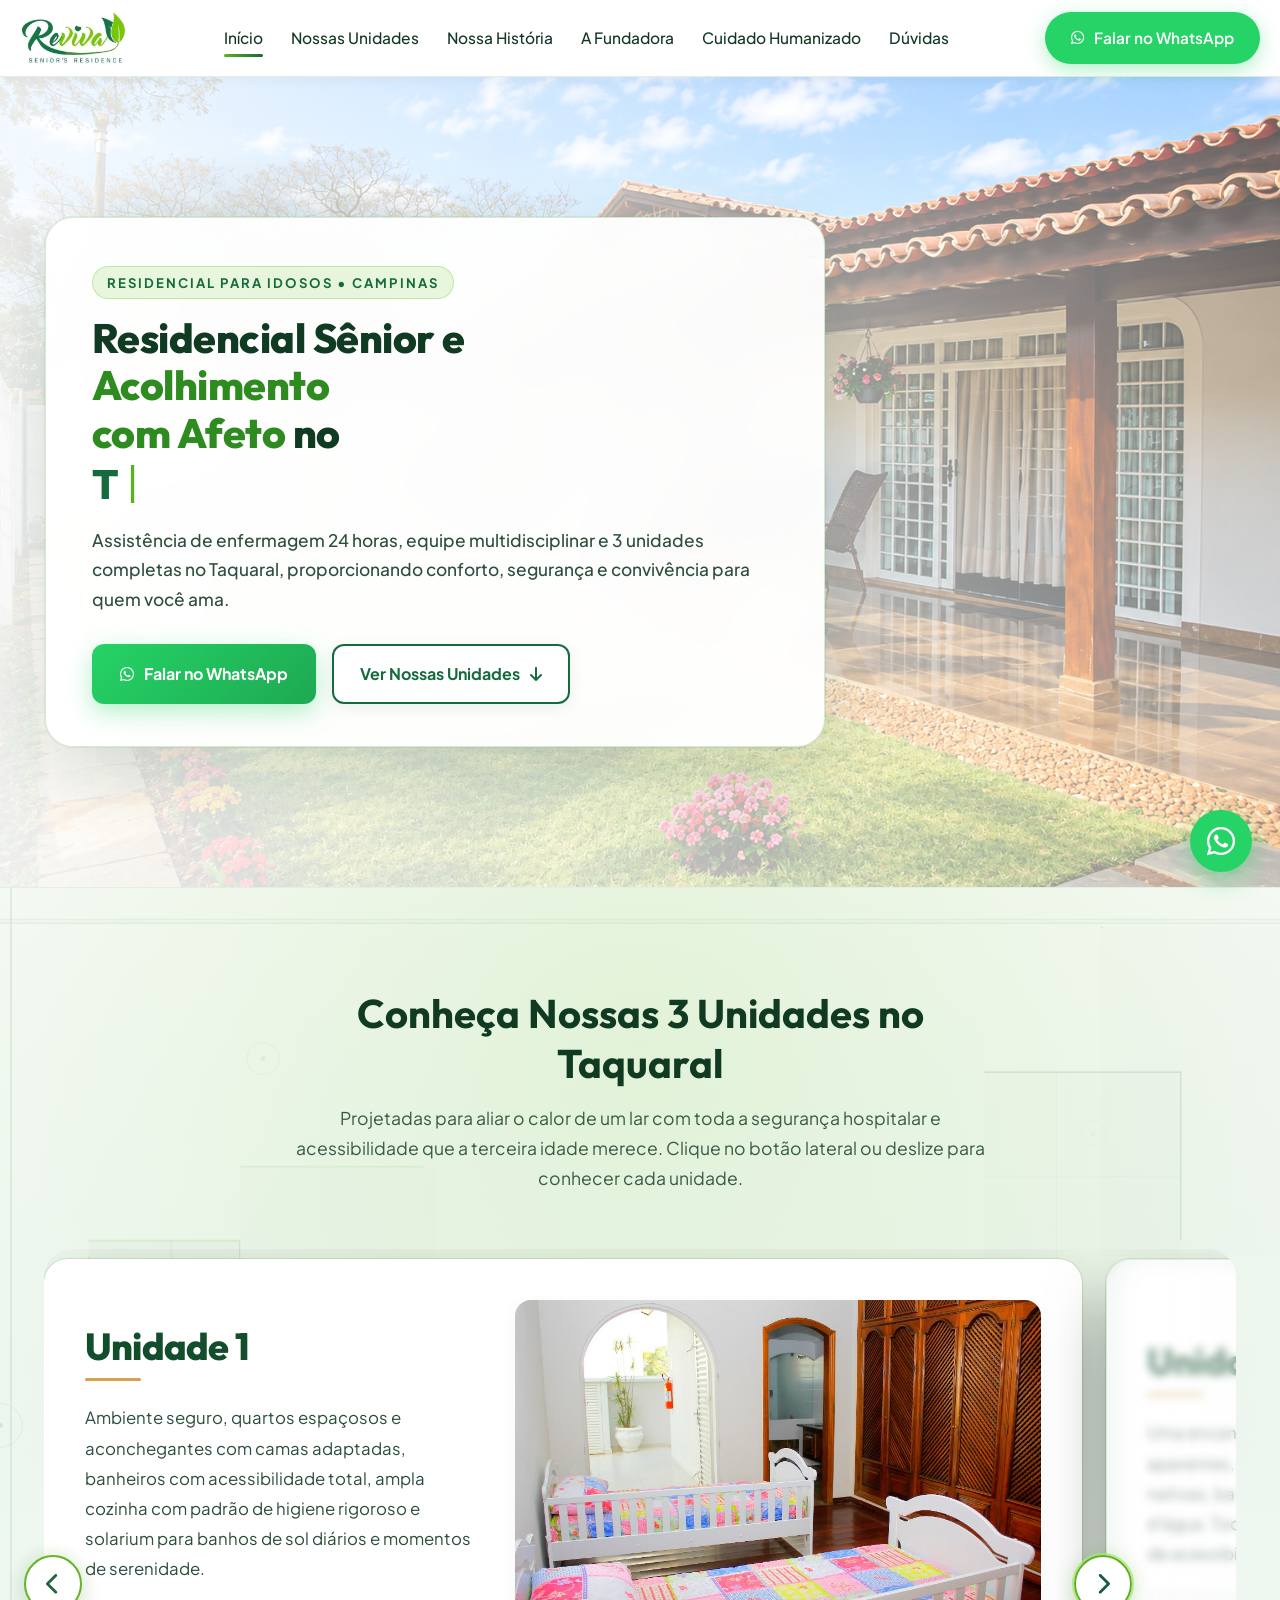
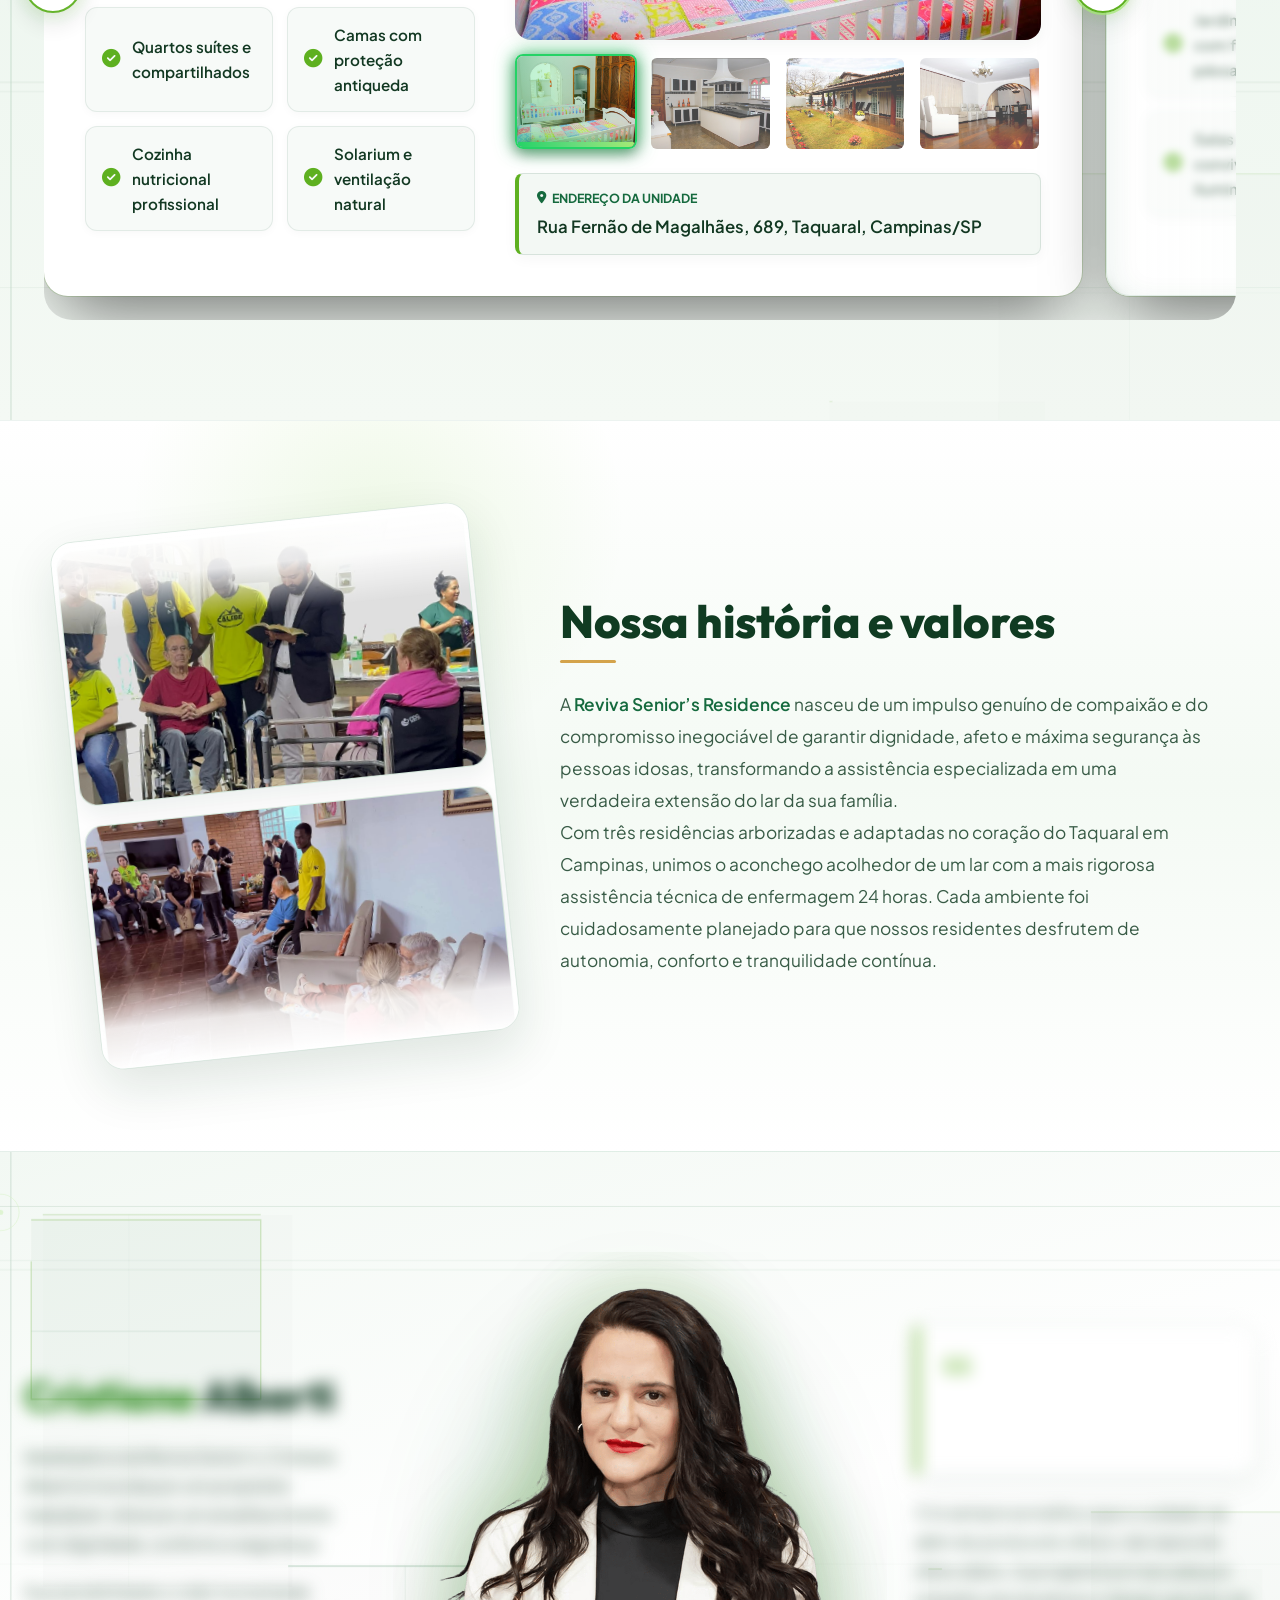
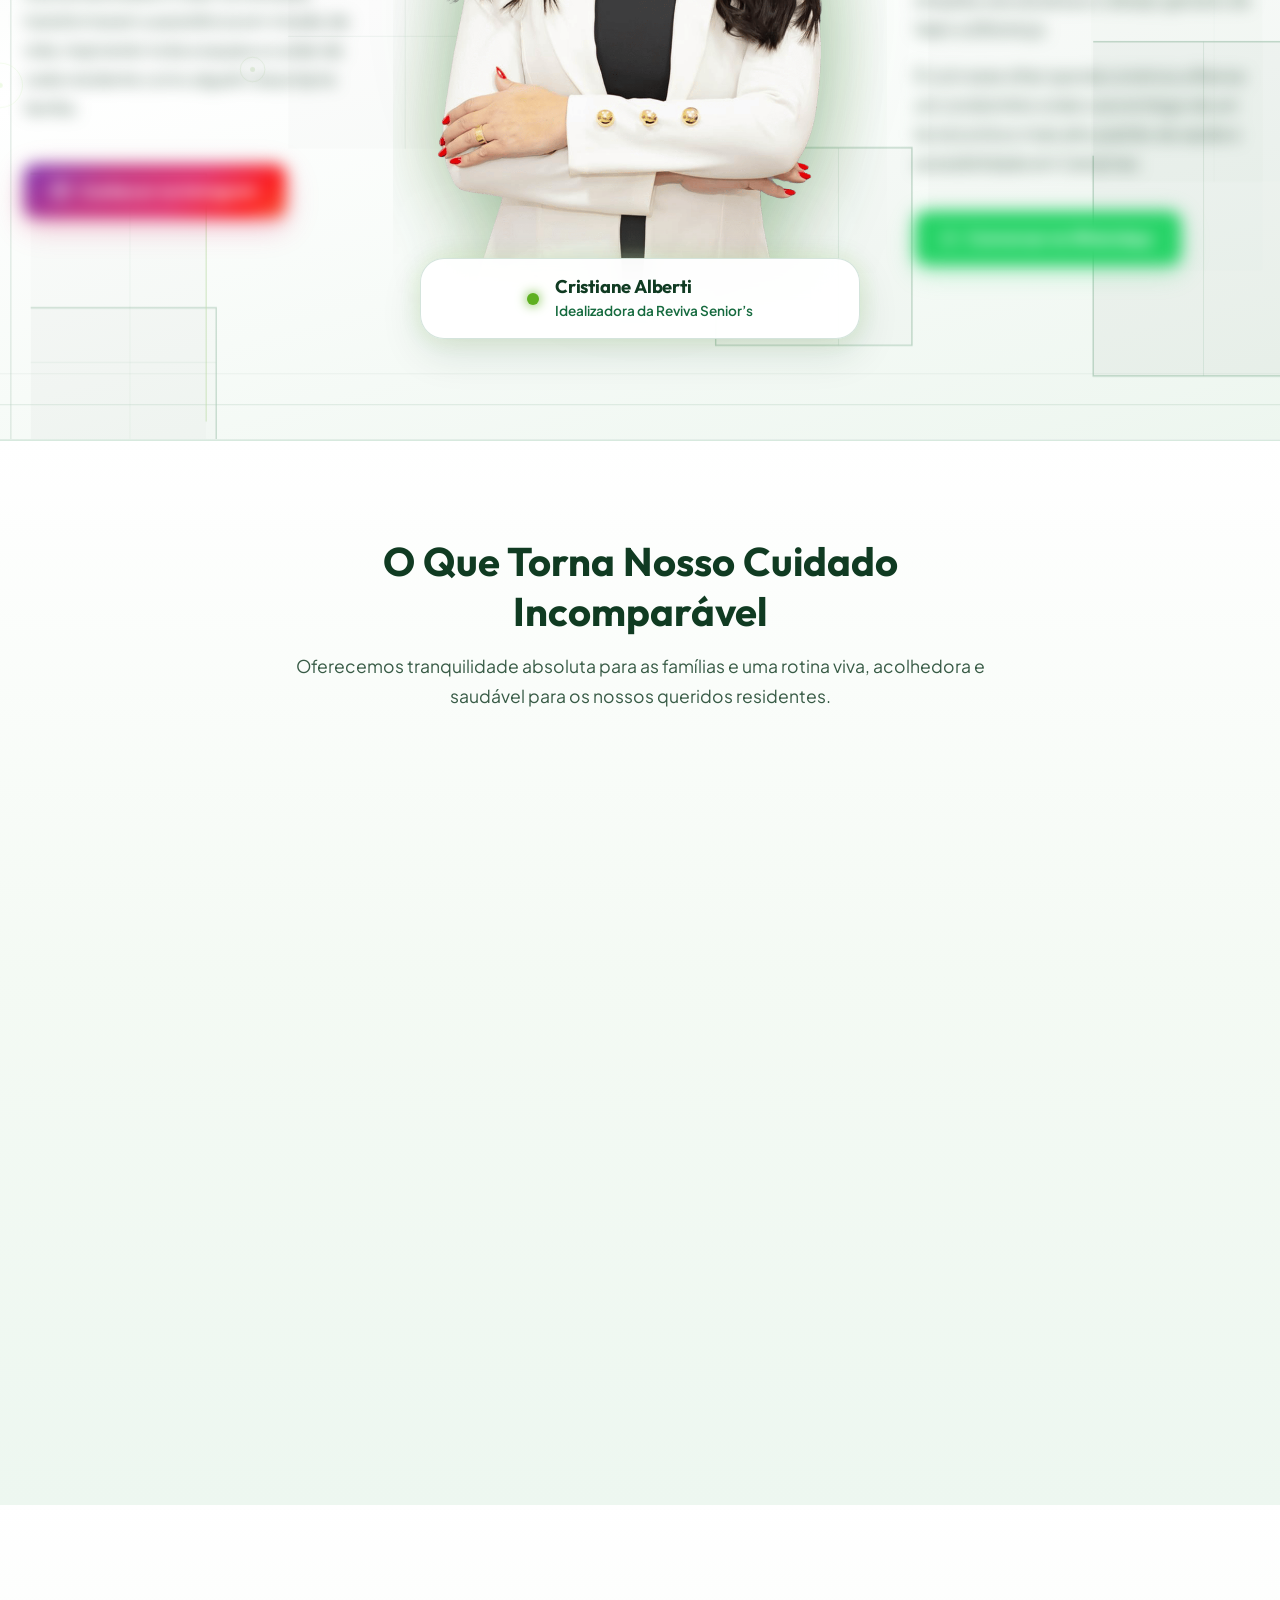
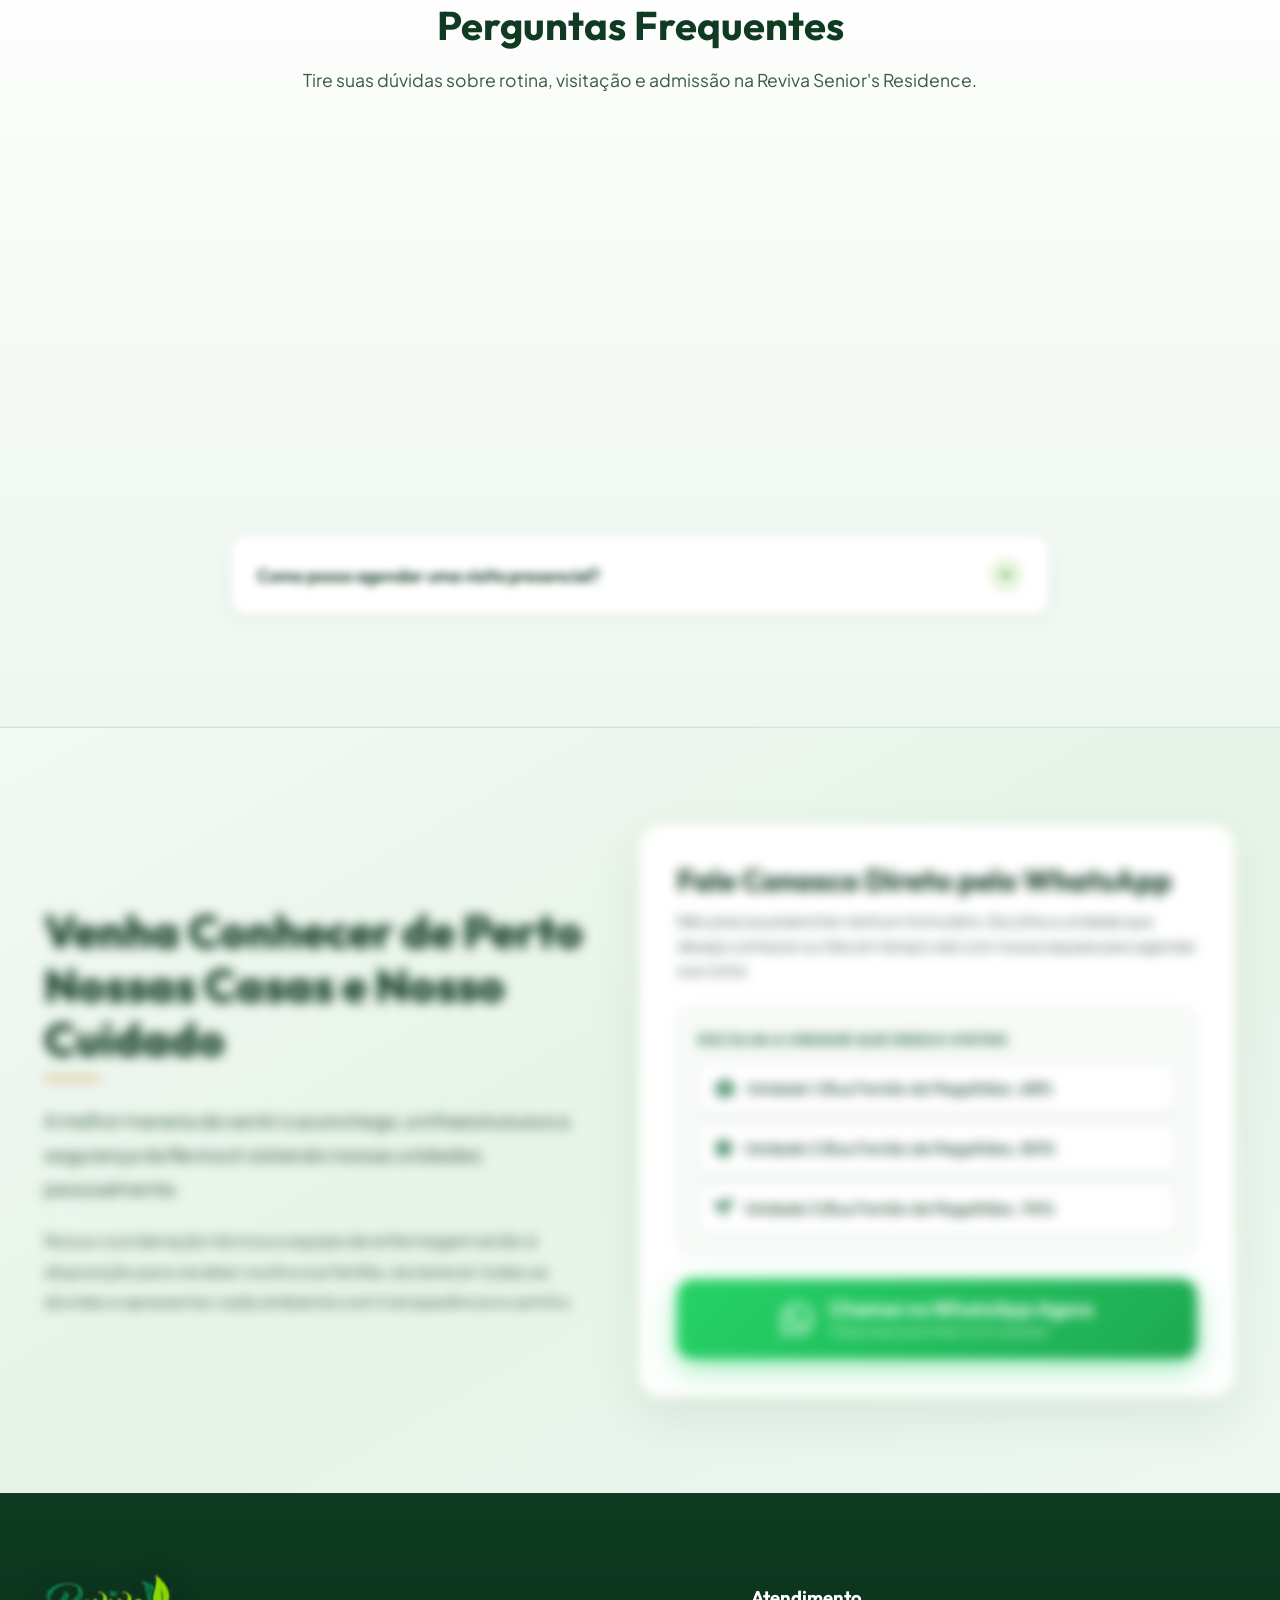
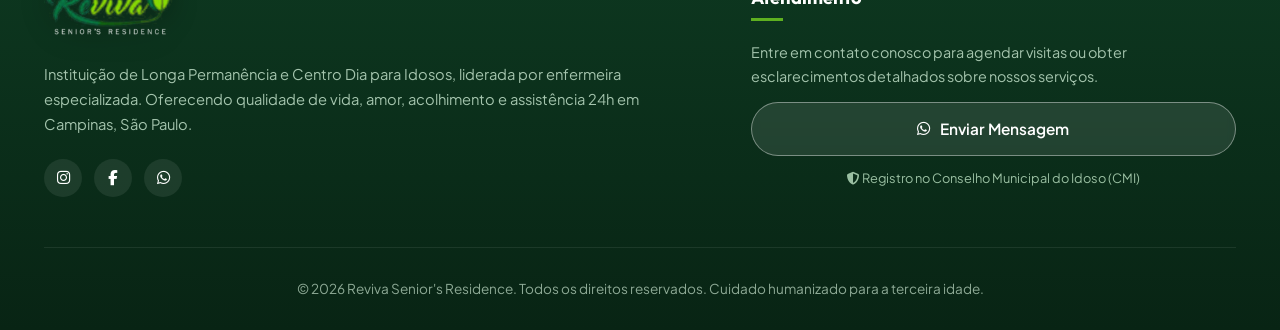
==== commit 6d6f9a8e: "fix: garantir responsividade dinamica fluida para qualquer modelo de celular e pc" ====
--- a/index.html
+++ b/index.html
@@ -18,7 +18,7 @@
     <link rel="preconnect" href="https://fonts.googleapis.com">
     <link rel="preconnect" href="https://fonts.gstatic.com" crossorigin>
     <link rel="stylesheet" href="https://cdnjs.cloudflare.com/ajax/libs/font-awesome/6.4.0/css/all.min.css">
-    <link rel="stylesheet" href="style.css?v=24">
+    <link rel="stylesheet" href="style.css?v=25">
 </head>
 
 <body>
@@ -854,7 +854,7 @@
     </a>
 
     <!-- Scripts -->
-    <script src="script.js?v=24"></script>
+    <script src="script.js?v=25"></script>
 </body>
 
 </html>
--- a/style.css
+++ b/style.css
@@ -3455,9 +3455,9 @@
   .unit-card-grid {
     display: flex !important;
     flex-direction: column !important;
-    padding: 22px 16px !important;
-    gap: 20px !important;
-    border-radius: 20px !important;
+    padding: clamp(16px, 3.8vw, 24px) clamp(12px, 3.2vw, 18px) !important;
+    gap: clamp(16px, 3.2vw, 22px) !important;
+    border-radius: clamp(16px, 3vw, 22px) !important;
     width: 100% !important;
     max-width: 100% !important;
     box-sizing: border-box !important;
@@ -3476,7 +3476,7 @@
   .unit-amenities-list {
     display: grid !important;
     grid-template-columns: 1fr !important;
-    gap: 10px !important;
+    gap: clamp(8px, 2vw, 11px) !important;
     width: 100% !important;
     max-width: 100% !important;
     box-sizing: border-box !important;
@@ -3485,9 +3485,9 @@
   .unit-amenity-item {
     display: flex !important;
     align-items: center !important;
-    gap: 12px !important;
-    padding: 12px 14px !important;
-    font-size: 0.92rem !important;
+    gap: clamp(10px, 2.5vw, 13px) !important;
+    padding: clamp(10px, 2.6vw, 13px) clamp(12px, 3.2vw, 16px) !important;
+    font-size: clamp(0.85rem, 2.8vw, 0.94rem) !important;
     border-radius: 12px !important;
     width: 100% !important;
     max-width: 100% !important;
@@ -3497,7 +3497,7 @@
   }
 
   .unit-amenity-item i {
-    font-size: 1.15rem !important;
+    font-size: clamp(1rem, 3vw, 1.15rem) !important;
     flex-shrink: 0 !important;
   }
 
@@ -3548,7 +3548,10 @@
   }
 
   .unit-gallery-main {
-    height: 230px !important;
+    aspect-ratio: 16 / 10 !important;
+    height: auto !important;
+    min-height: 180px !important;
+    max-height: 320px !important;
     width: 100% !important;
     max-width: 100% !important;
     border-radius: 16px !important;
@@ -3559,14 +3562,17 @@
   .unit-gallery-thumbs {
     display: grid !important;
     grid-template-columns: repeat(4, minmax(0, 1fr)) !important;
-    gap: 8px !important;
+    gap: clamp(5px, 1.6vw, 8px) !important;
     width: 100% !important;
     max-width: 100% !important;
     box-sizing: border-box !important;
   }
 
   .gallery-thumb {
-    height: 64px !important;
+    aspect-ratio: 4 / 3 !important;
+    height: auto !important;
+    min-height: 46px !important;
+    max-height: 72px !important;
     min-width: 0 !important;
     box-sizing: border-box !important;
   }
@@ -3575,14 +3581,22 @@
     width: 100% !important;
     max-width: 100% !important;
     box-sizing: border-box !important;
-    padding: 12px 14px !important;
+    padding: clamp(10px, 2.5vw, 13px) clamp(12px, 3.2vw, 16px) !important;
     overflow-wrap: break-word !important;
     word-break: break-word !important;
   }
 
   .unit-address-text {
-    font-size: 0.94rem !important;
+    font-size: clamp(0.86rem, 2.7vw, 0.95rem) !important;
     line-height: 1.45 !important;
+  }
+
+  /* Em tablets / telas médias (550px a 768px), os diferenciais usam 2 colunas fluidas */
+  @media (min-width: 550px) and (max-width: 768px) {
+    .unit-amenities-list {
+      grid-template-columns: repeat(2, minmax(0, 1fr)) !important;
+      gap: 12px !important;
+    }
   }
 
   /* Seção História & Rolo de Fotos */
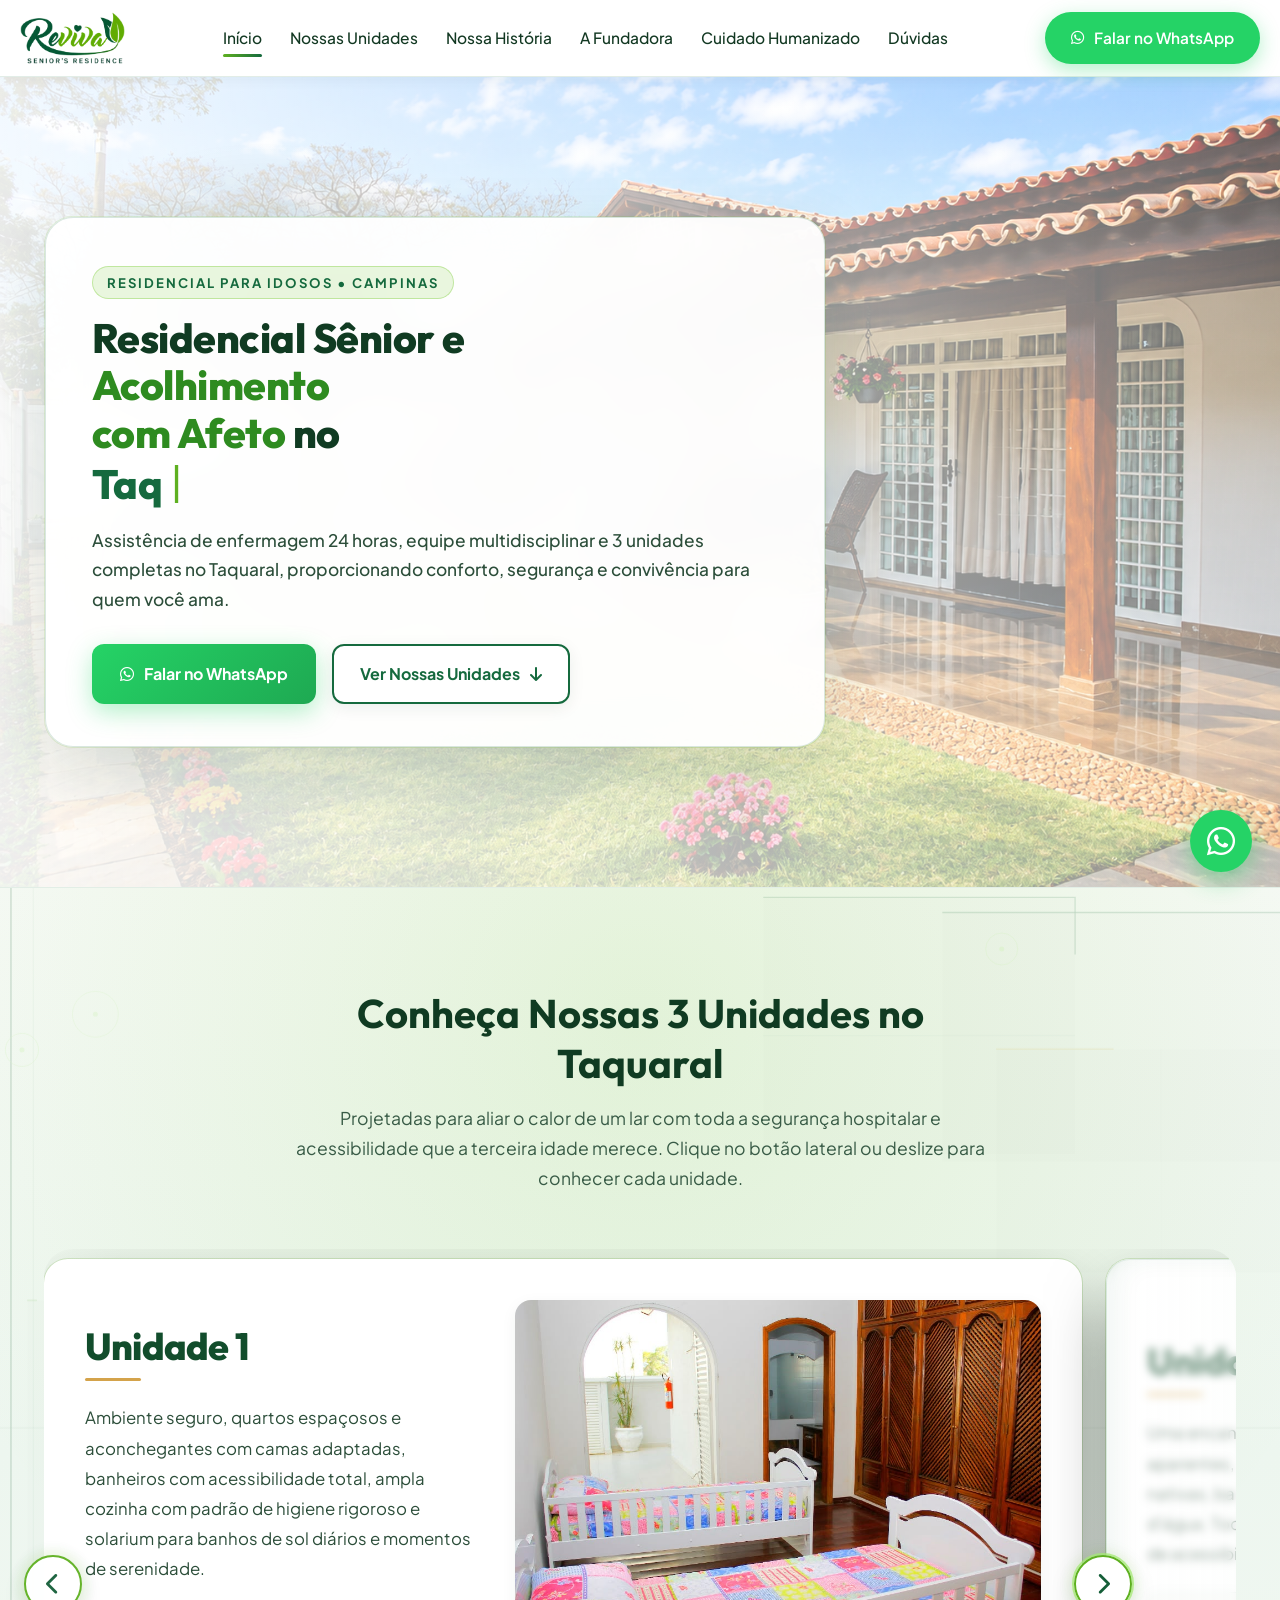
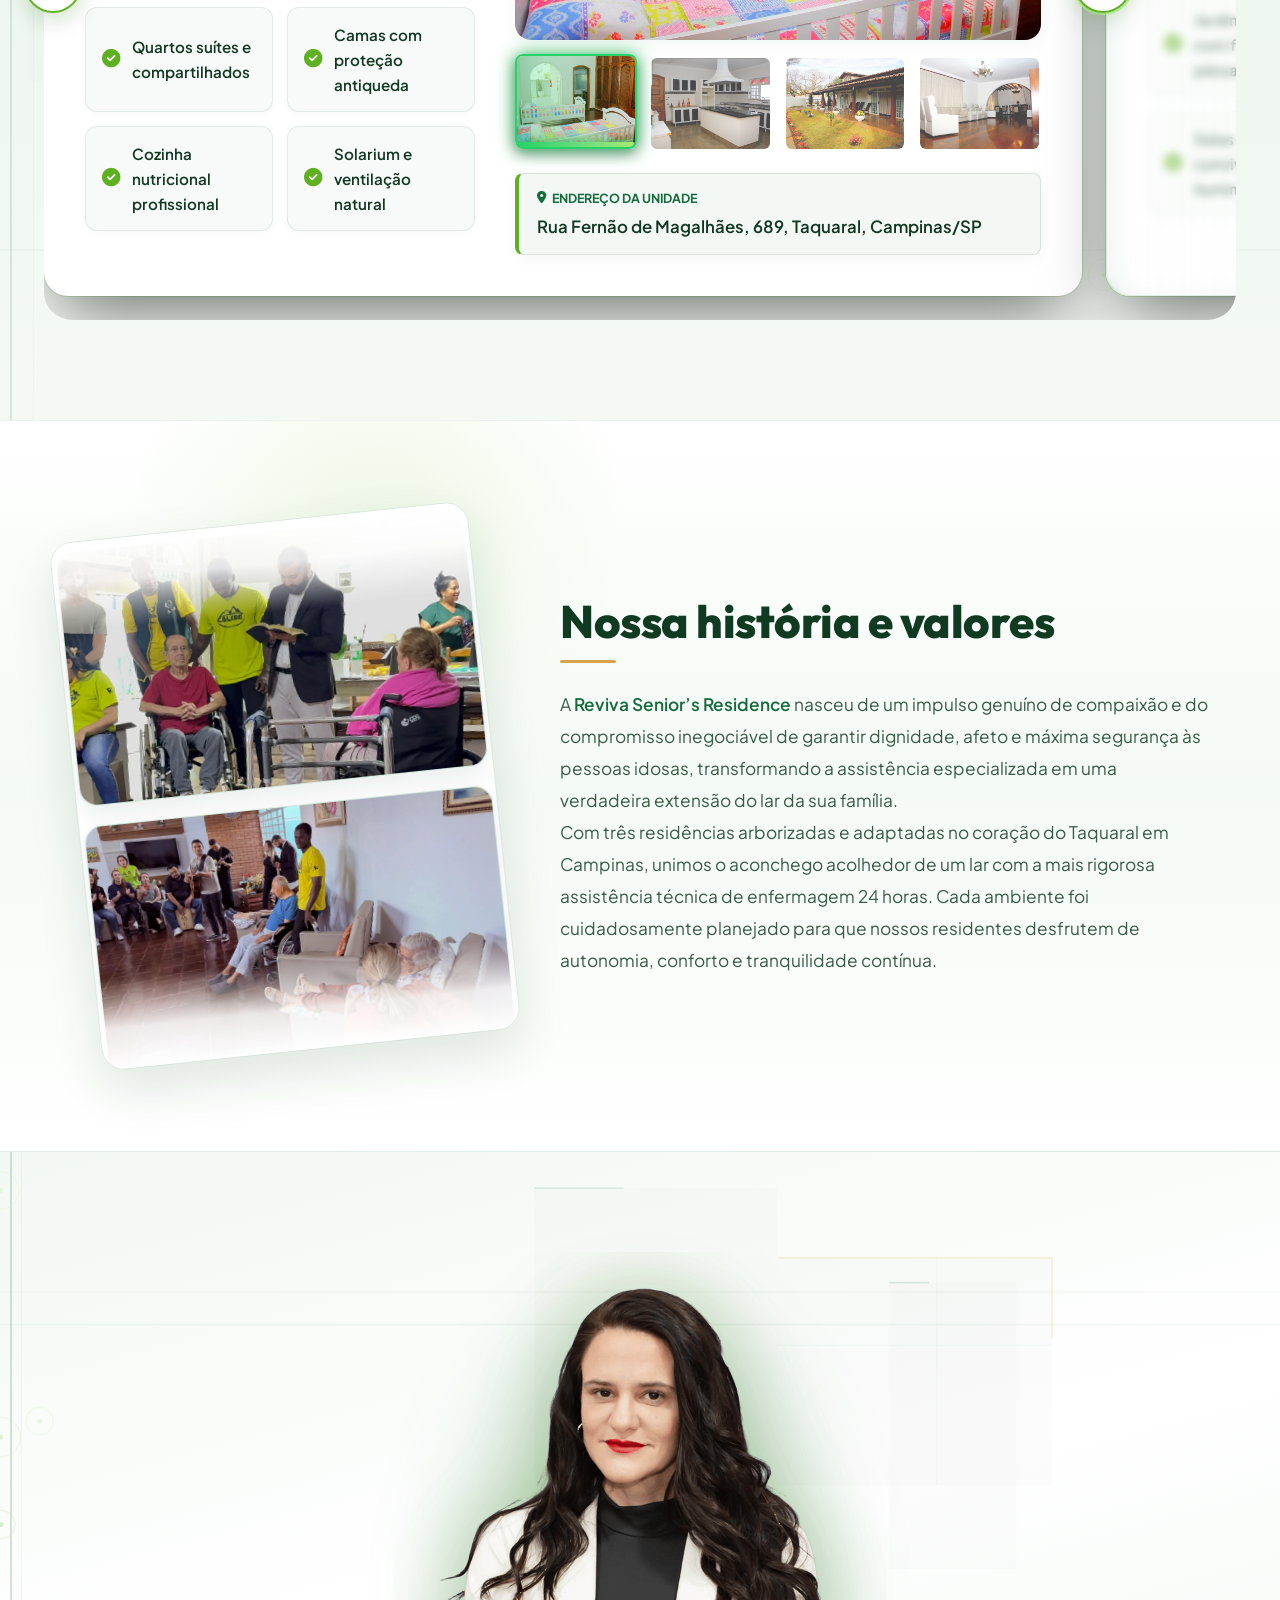
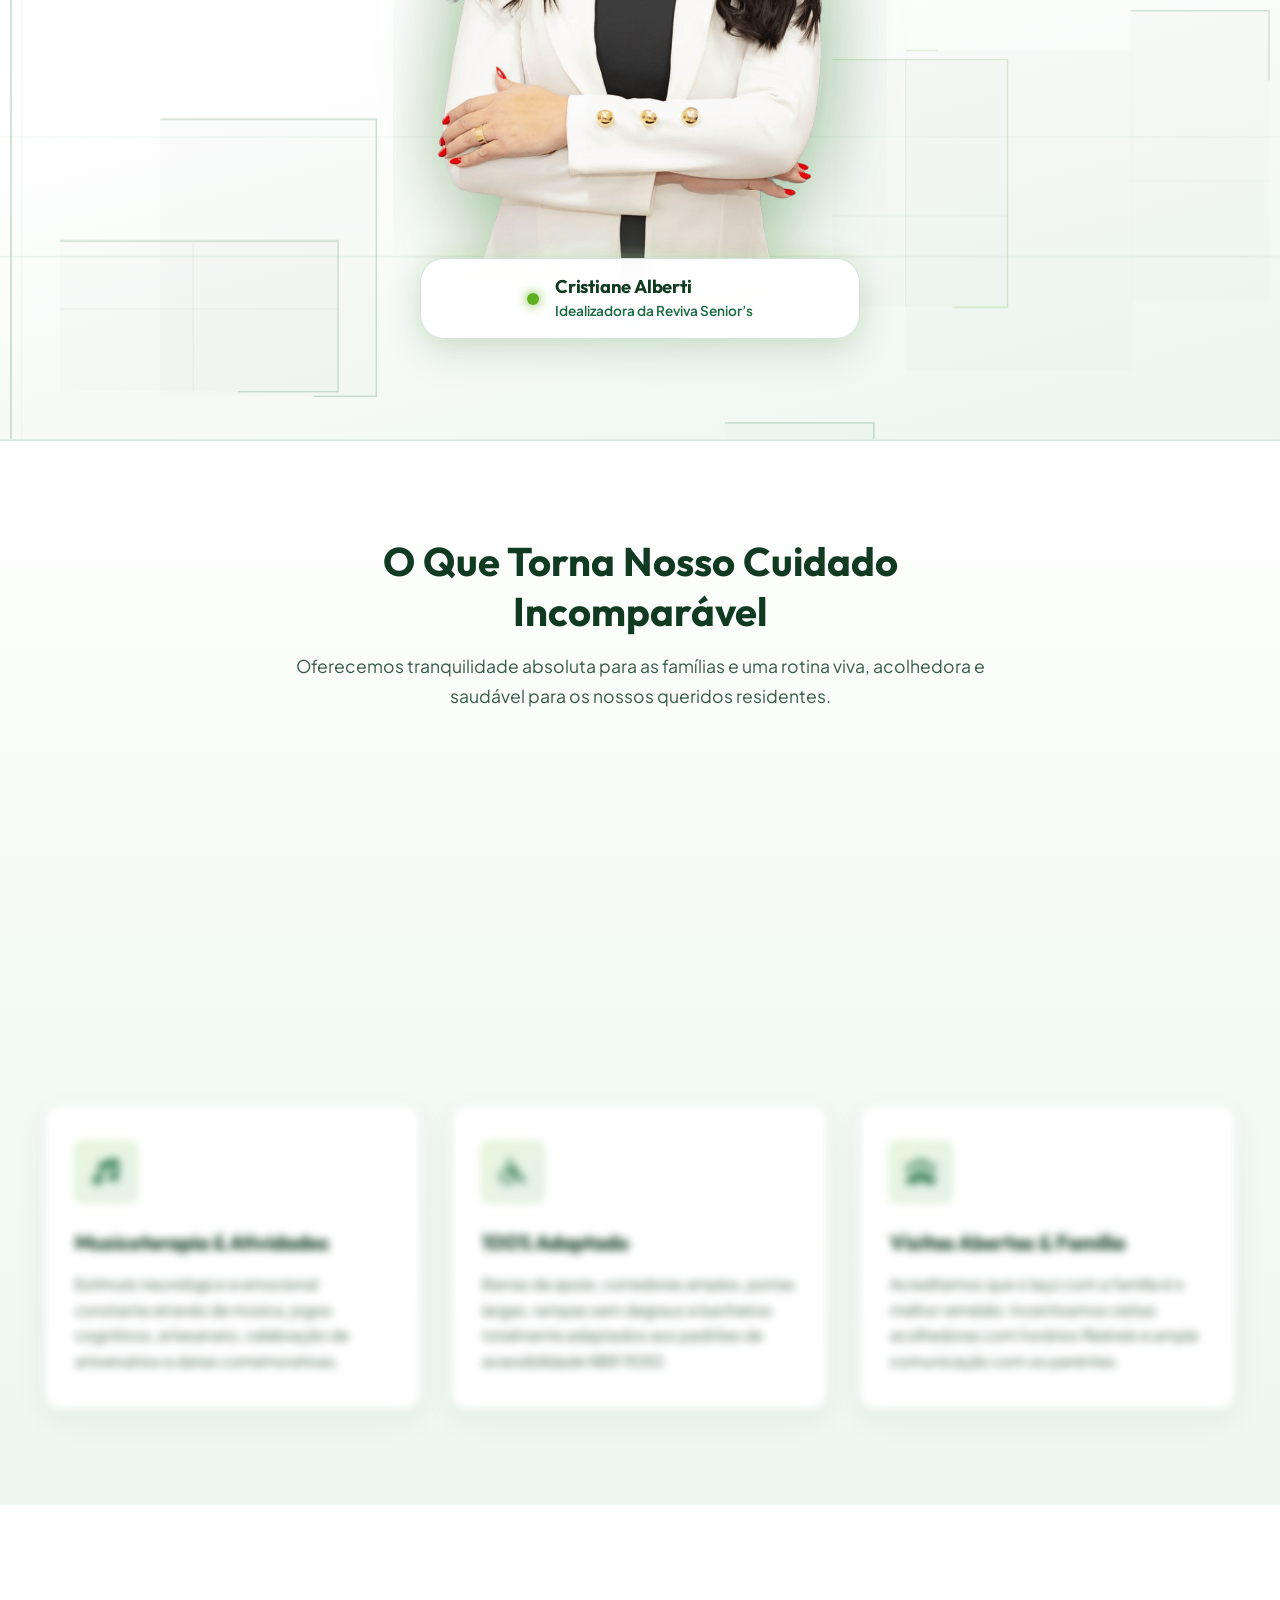
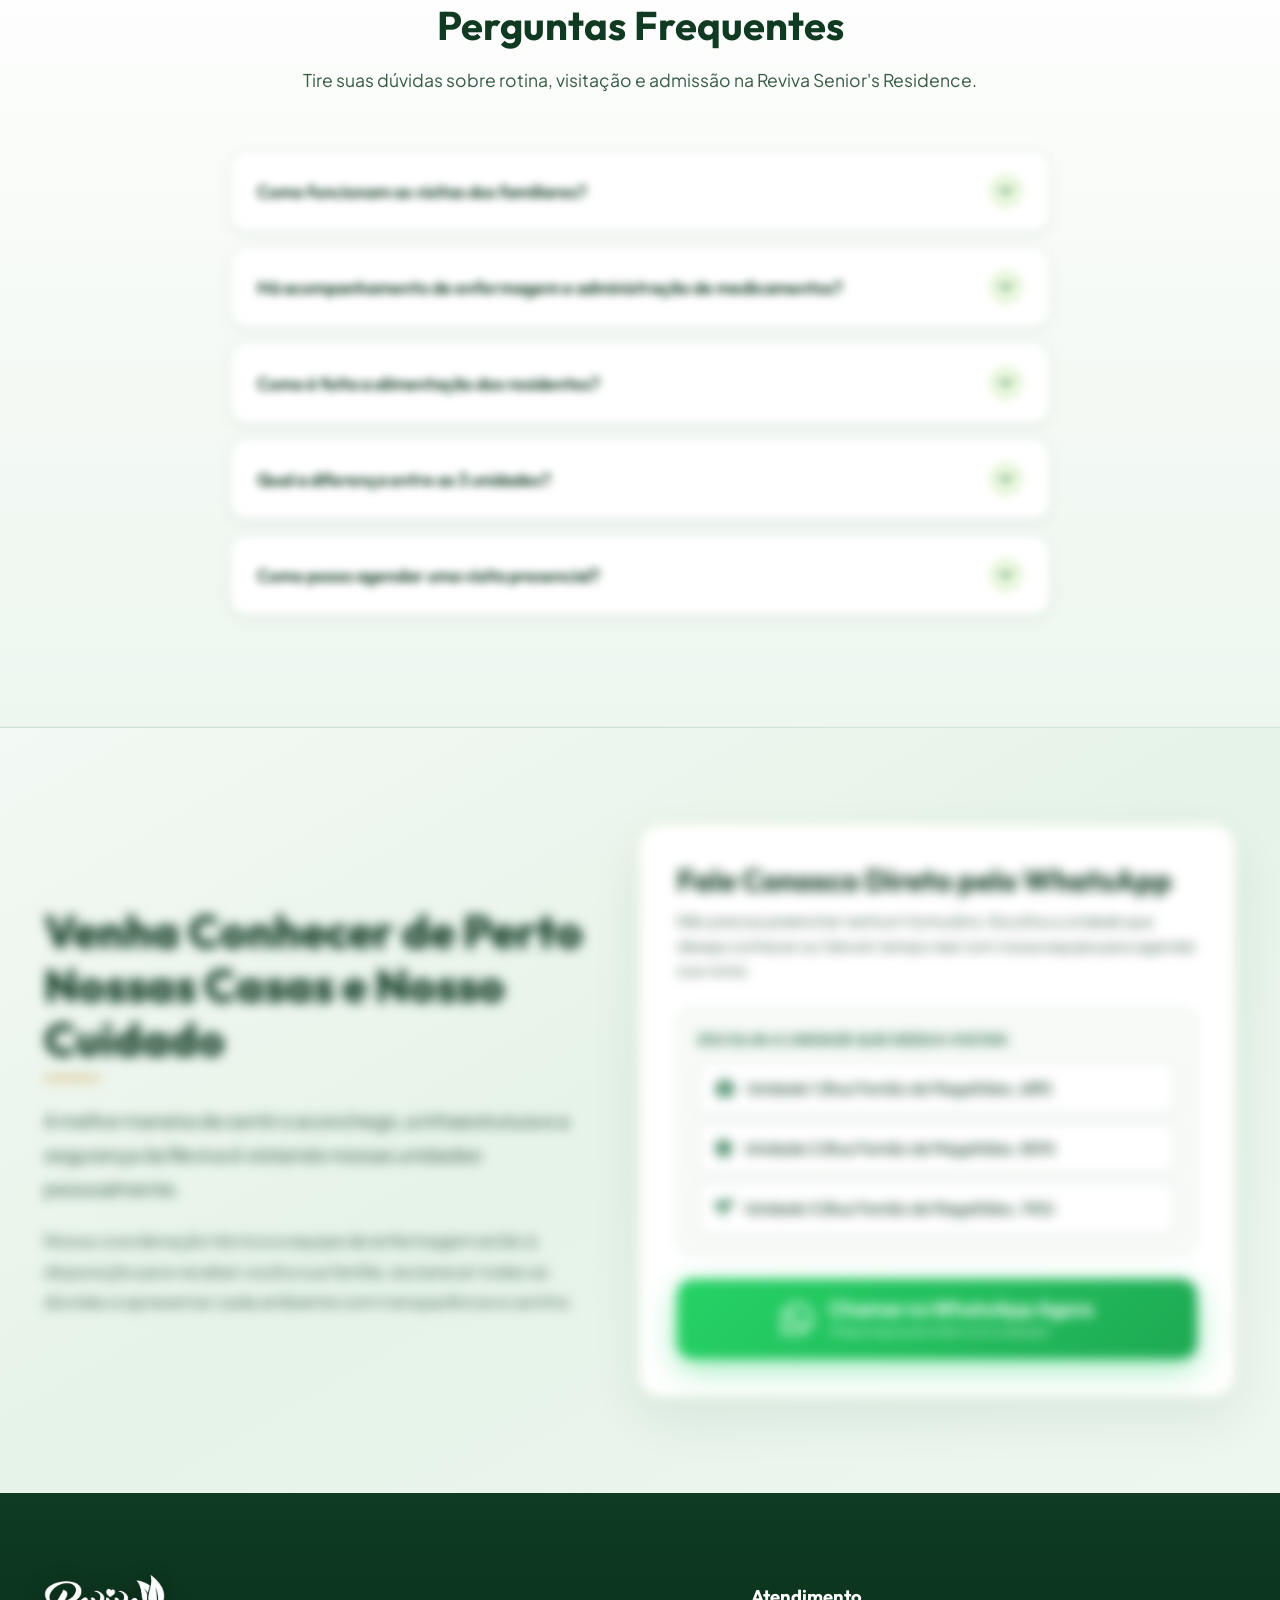
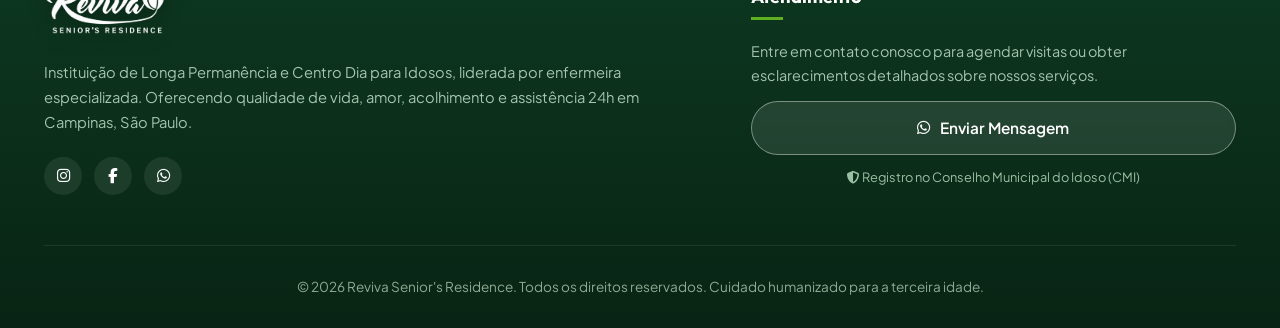
==== commit c6f03118: "feat: substituir logo pela versao de alta resolucao e sem fundo (LOGO1)" ====
--- a/index.html
+++ b/index.html
@@ -11,14 +11,14 @@
         content="casa de repouso, residencial sênior, ILPI, idosos Campinas, Taquaral, enfermagem 24h, Reviva Seniors Residence, cuidado humanizado, Cristiane Alberti">
 
     <!-- Favicon -->
-    <link rel="icon" type="image/png" href="img/logo2.png">
+    <link rel="icon" type="image/png" href="img/logo-oficial.png">
     <meta name="color-scheme" content="light">
 
     <!-- Fontes & Ícones -->
     <link rel="preconnect" href="https://fonts.googleapis.com">
     <link rel="preconnect" href="https://fonts.gstatic.com" crossorigin>
     <link rel="stylesheet" href="https://cdnjs.cloudflare.com/ajax/libs/font-awesome/6.4.0/css/all.min.css">
-    <link rel="stylesheet" href="style.css?v=25">
+    <link rel="stylesheet" href="style.css?v=26">
 </head>
 
 <body>
@@ -30,7 +30,7 @@
     <header class="main-header" id="mainHeader">
         <div class="container header-inner">
             <a href="#inicio" class="brand-logo" aria-label="Reviva Senior's Residence">
-                <img src="img/logo2.png" alt="Logo Reviva Senior's Residence">
+                <img src="img/logo-oficial.png" alt="Logo Reviva Senior's Residence">
             </a>
 
             <nav class="nav-menu" id="navMenu">
@@ -794,7 +794,7 @@
             <div class="footer-grid">
 
                 <div class="footer-brand">
-                    <img src="img/logo-white.png"
+                    <img src="img/logo-oficial.png"
                         alt="Logo Reviva Senior's Residence" class="footer-logo-img">
                     <p>
                         Instituição de Longa Permanência e Centro Dia para Idosos, liderada por enfermeira
@@ -854,7 +854,7 @@
     </a>
 
     <!-- Scripts -->
-    <script src="script.js?v=25"></script>
+    <script src="script.js?v=26"></script>
 </body>
 
 </html>
--- a/style.css
+++ b/style.css
@@ -3006,7 +3006,7 @@
 
 .footer-brand img,
 .footer-brand .footer-logo-img {
-  height: 62px;
+  height: 60px;
   width: auto;
   max-width: 220px;
   margin-bottom: 18px;
@@ -3015,7 +3015,12 @@
   border-radius: 0 !important;
   box-shadow: none !important;
   display: inline-block;
-  filter: drop-shadow(0 4px 14px rgba(0, 0, 0, 0.45));
+  filter: brightness(0) invert(1) drop-shadow(0 2px 10px rgba(0, 0, 0, 0.4));
+  transition: var(--transition);
+}
+
+.footer-brand .footer-logo-img:hover {
+  transform: scale(1.03);
 }
 
 .footer-brand p {
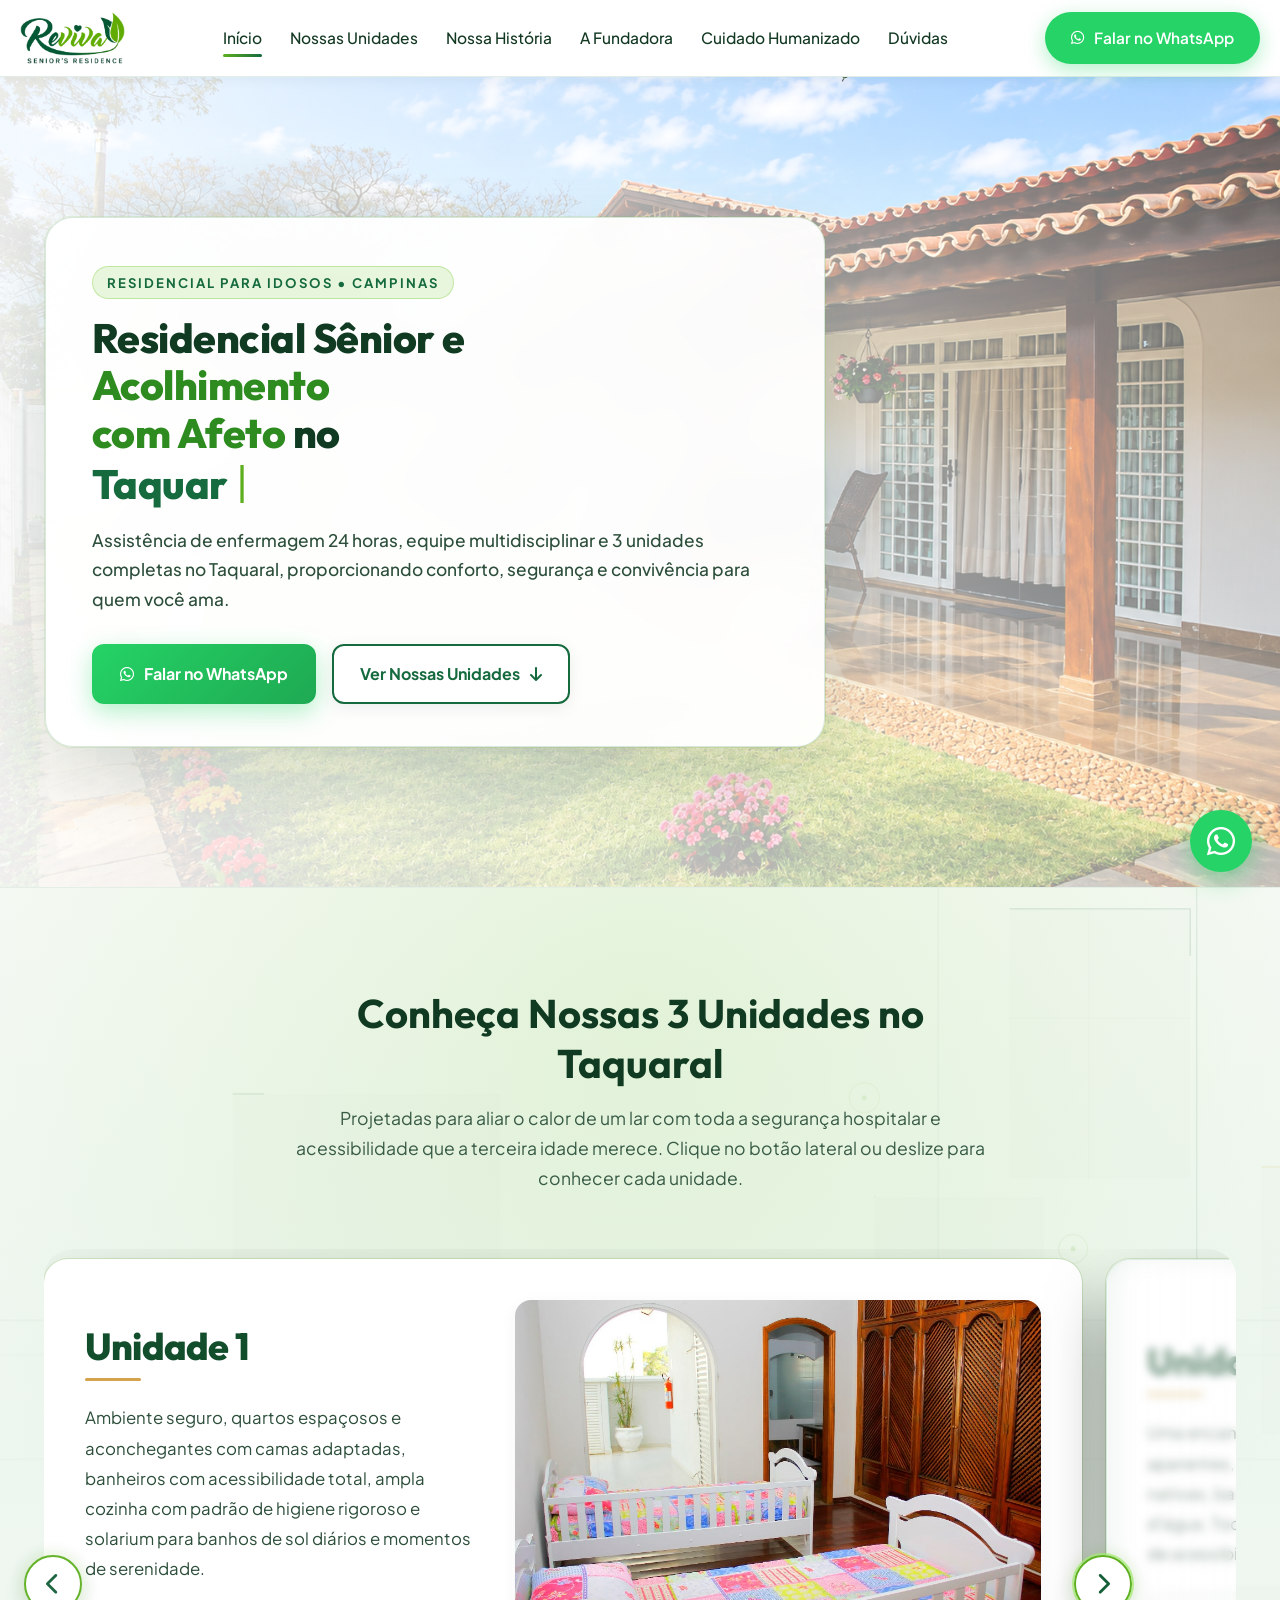
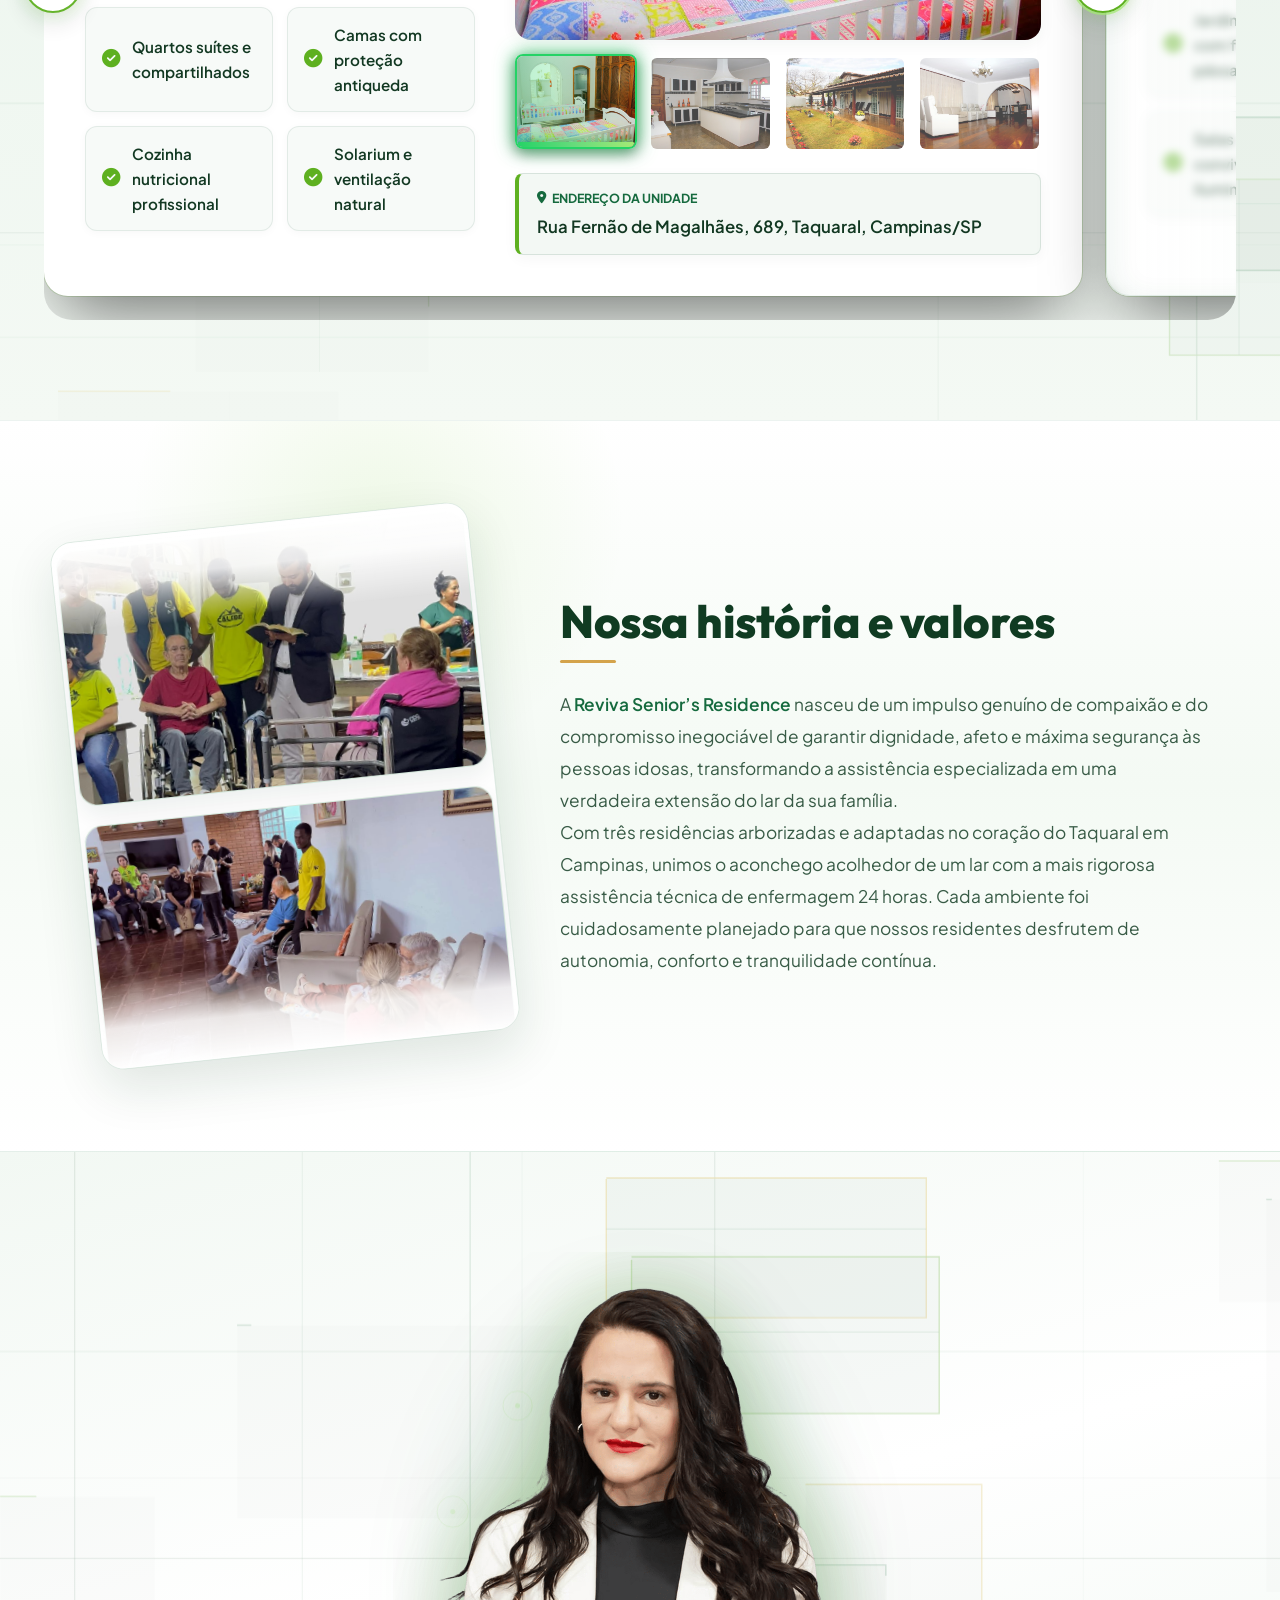
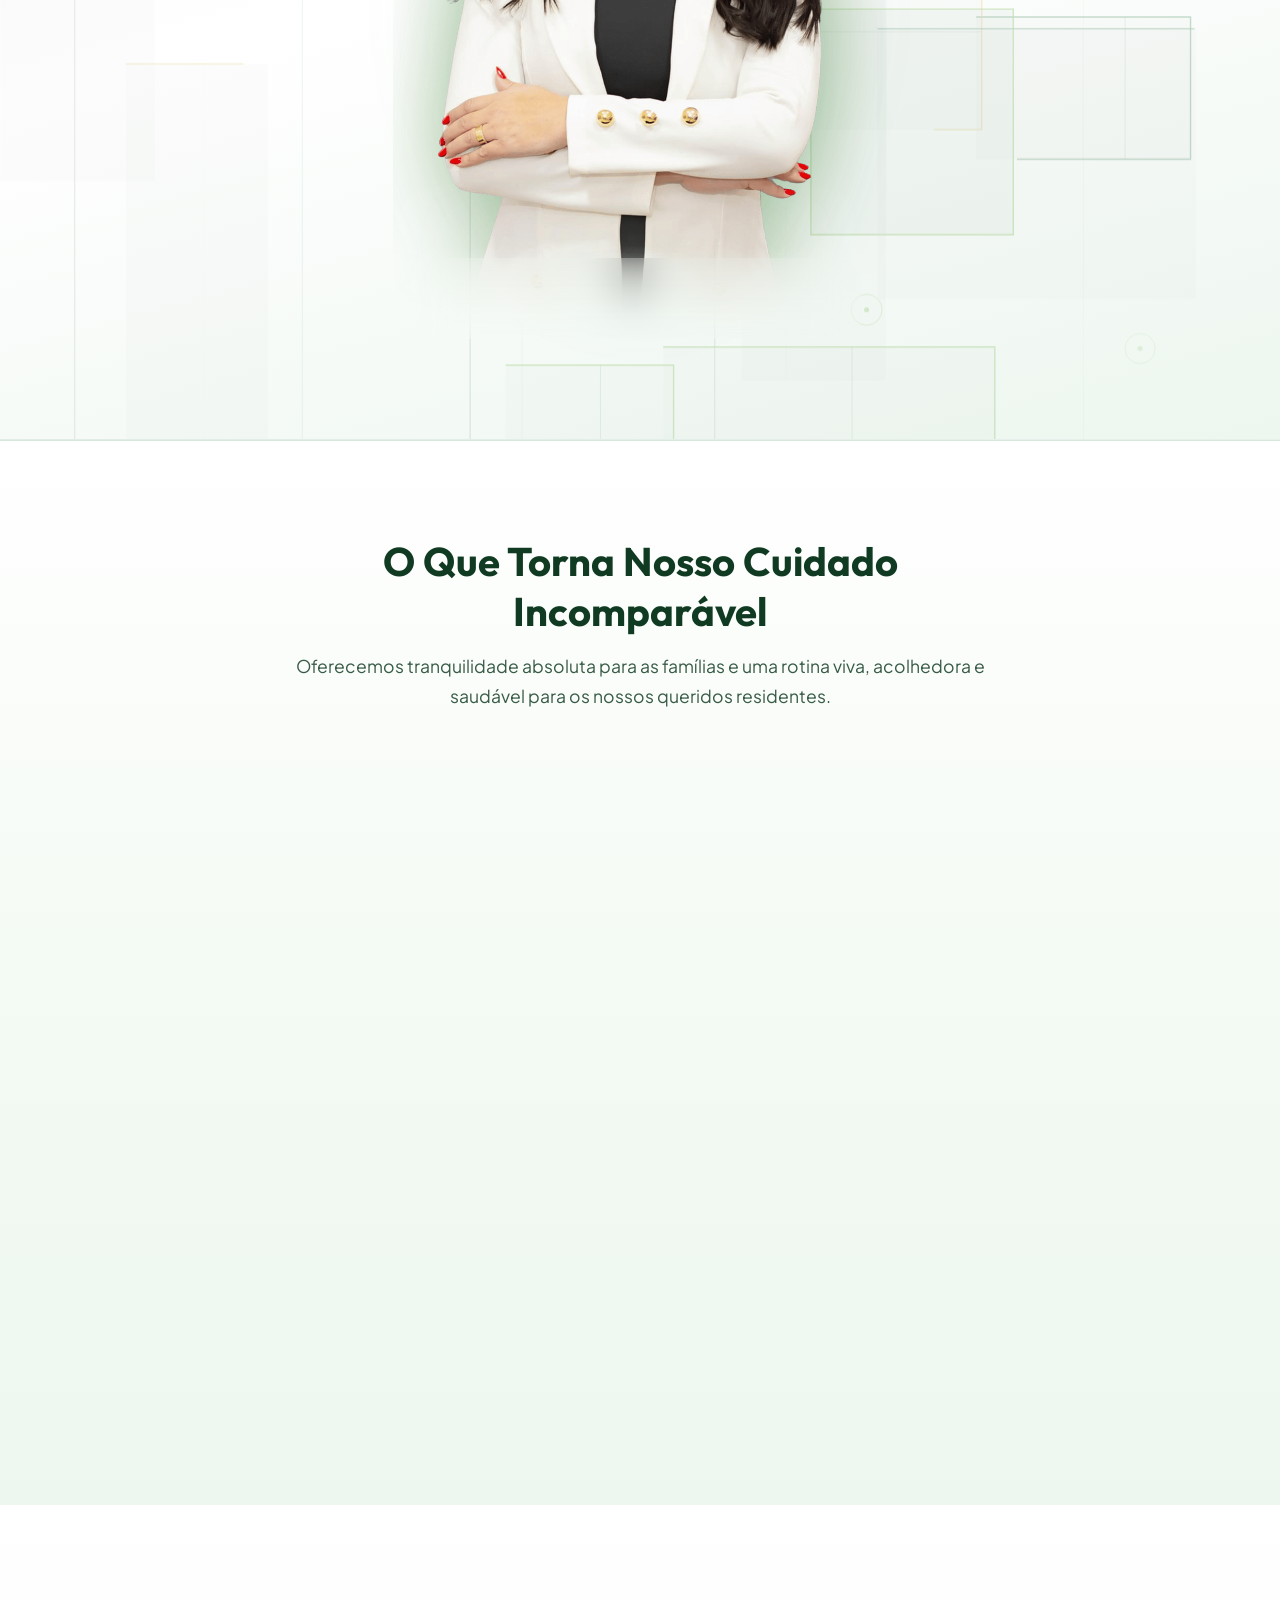
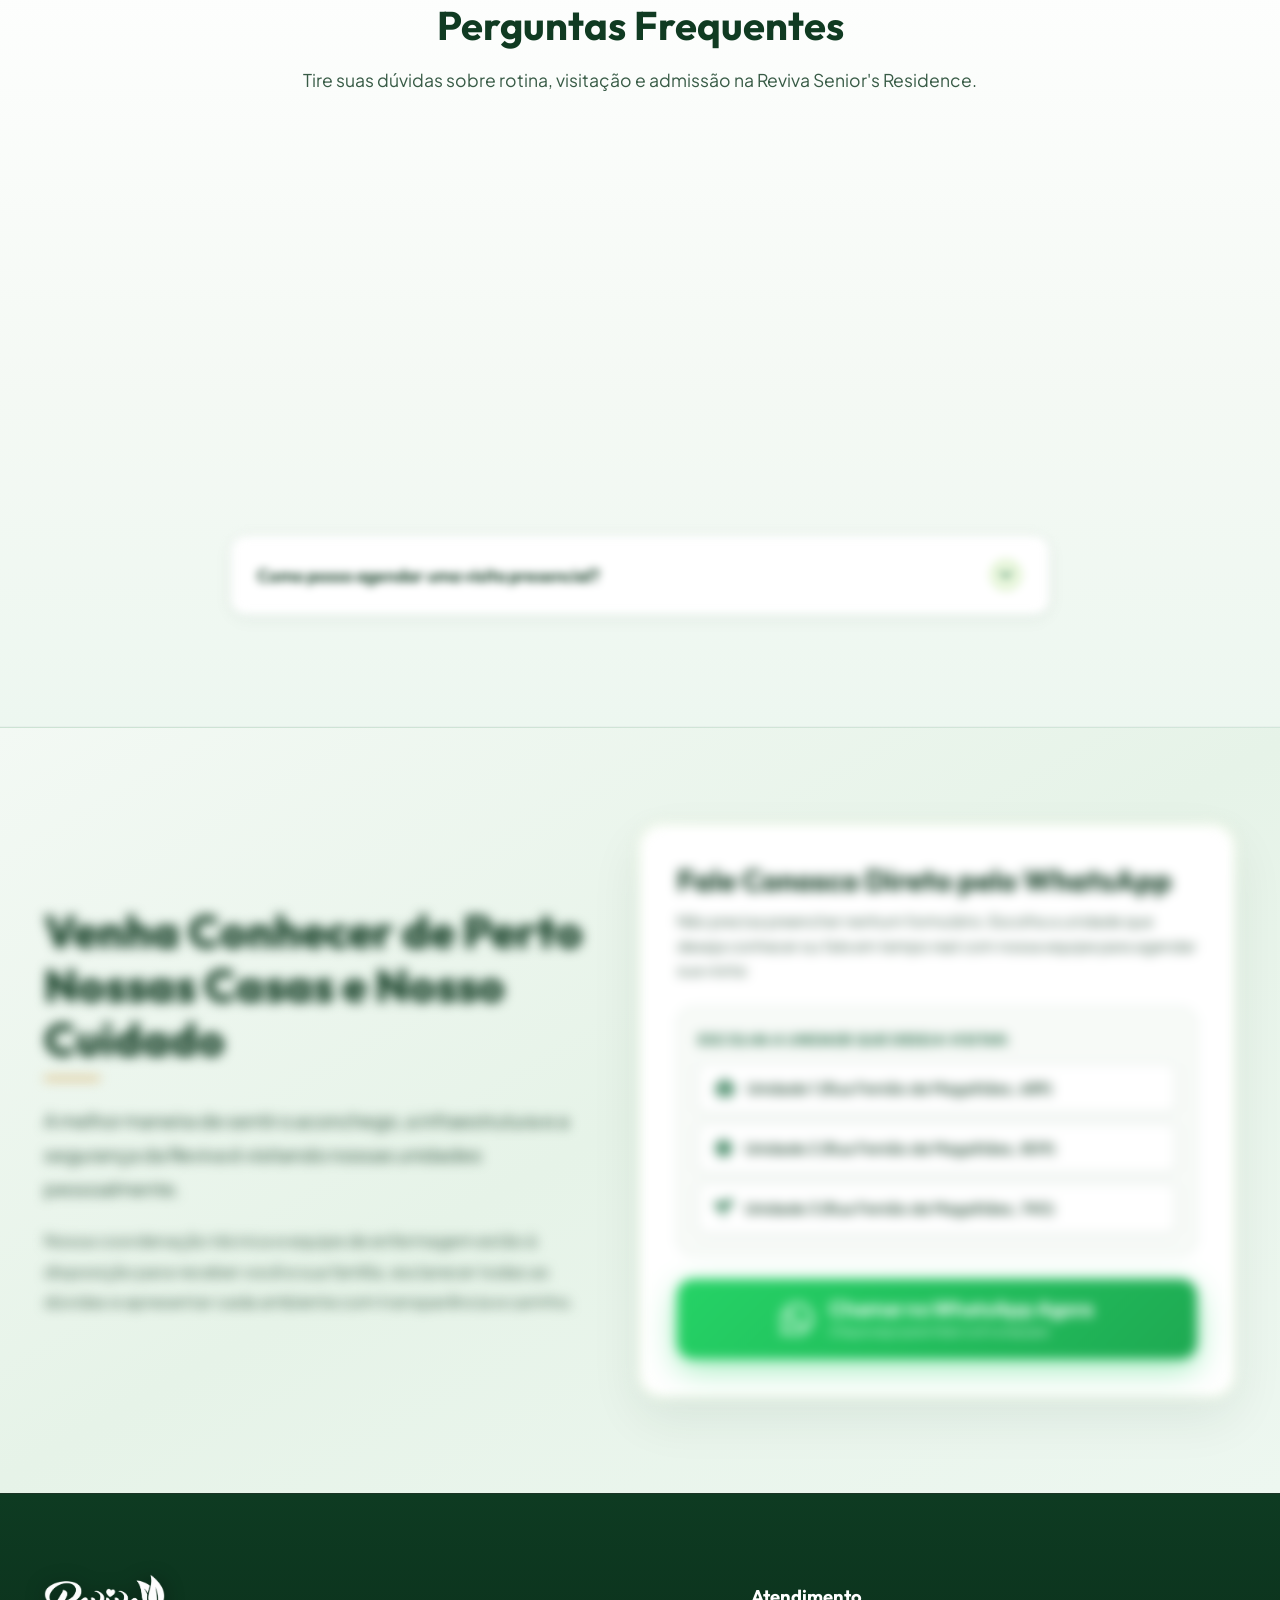
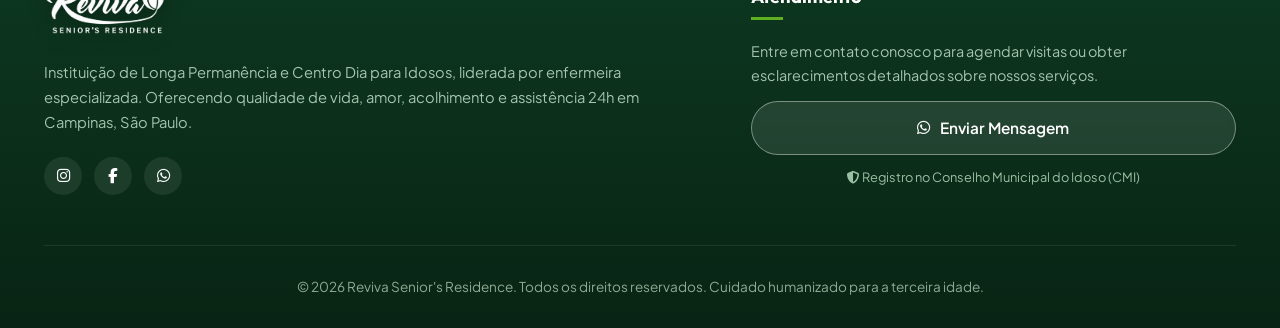
==== commit c38606d4: "fix: adicionar margens e espacamento lateral confortavel no header no celular" ====
--- a/index.html
+++ b/index.html
@@ -18,7 +18,7 @@
     <link rel="preconnect" href="https://fonts.googleapis.com">
     <link rel="preconnect" href="https://fonts.gstatic.com" crossorigin>
     <link rel="stylesheet" href="https://cdnjs.cloudflare.com/ajax/libs/font-awesome/6.4.0/css/all.min.css">
-    <link rel="stylesheet" href="style.css?v=26">
+    <link rel="stylesheet" href="style.css?v=27">
 </head>
 
 <body>
@@ -854,7 +854,7 @@
     </a>
 
     <!-- Scripts -->
-    <script src="script.js?v=26"></script>
+    <script src="script.js?v=27"></script>
 </body>
 
 </html>
--- a/style.css
+++ b/style.css
@@ -3298,8 +3298,8 @@
   }
 
   .header-inner {
-    padding: 8px 0;
-    gap: 10px;
+    padding: 10px 20px !important;
+    gap: 12px;
   }
 
   .brand-logo {
@@ -3307,14 +3307,14 @@
   }
 
   .brand-logo img {
-    height: 44px;
+    height: 42px;
     width: auto;
-    max-width: 155px;
+    max-width: 145px;
     object-fit: contain;
   }
 
   .header-actions {
-    gap: 8px;
+    gap: 10px;
     flex-shrink: 0;
   }
 
@@ -3337,7 +3337,10 @@
     display: flex;
     align-items: center;
     justify-content: center;
-    padding: 8px 12px;
+    width: 40px;
+    height: 40px;
+    padding: 0;
+    border-radius: 10px;
     font-size: 1.15rem;
   }
 
@@ -3760,12 +3763,28 @@
   }
 
   .header-inner {
-    padding: 6px 0;
+    padding: 8px 16px !important;
+    gap: 8px;
   }
 
   .brand-logo img {
-    height: 40px;
-    max-width: 135px;
+    height: 38px;
+    max-width: 130px;
+  }
+
+  .header-actions {
+    gap: 8px;
+  }
+
+  .header-zap-btn {
+    padding: 7px 11px;
+    font-size: 0.82rem;
+  }
+
+  .mobile-toggle {
+    width: 38px;
+    height: 38px;
+    font-size: 1.05rem;
   }
 
   .hero-card-title {
@@ -3850,4 +3869,28 @@
     padding: 12px 12px;
     font-size: 0.86rem;
   }
+}
+
+/* Telas ultra-compactas (max-width: 360px) */
+@media (max-width: 360px) {
+  .header-inner {
+    padding: 7px 12px !important;
+    gap: 6px;
+  }
+
+  .brand-logo img {
+    height: 33px;
+    max-width: 110px;
+  }
+
+  .header-zap-btn {
+    padding: 6px 9px;
+    font-size: 0.76rem;
+  }
+
+  .mobile-toggle {
+    width: 35px;
+    height: 35px;
+    font-size: 0.98rem;
+  }
 }
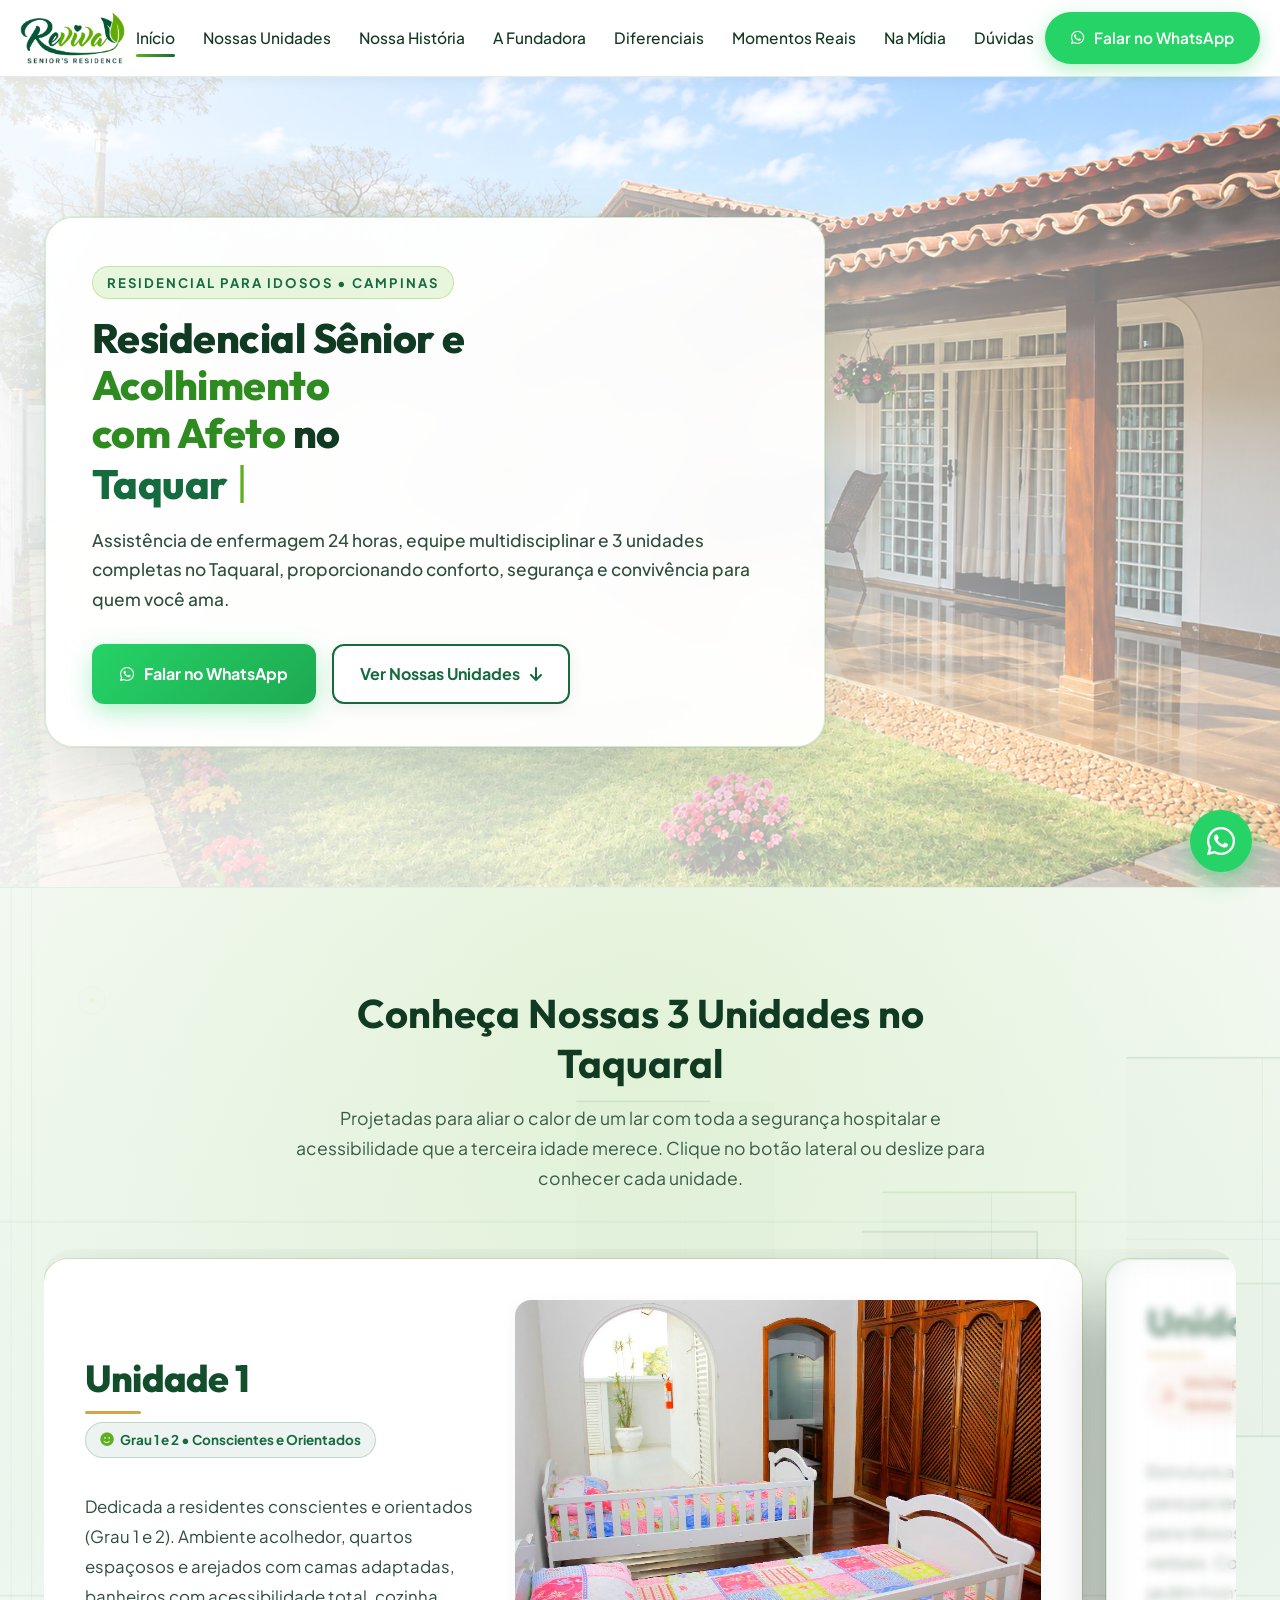
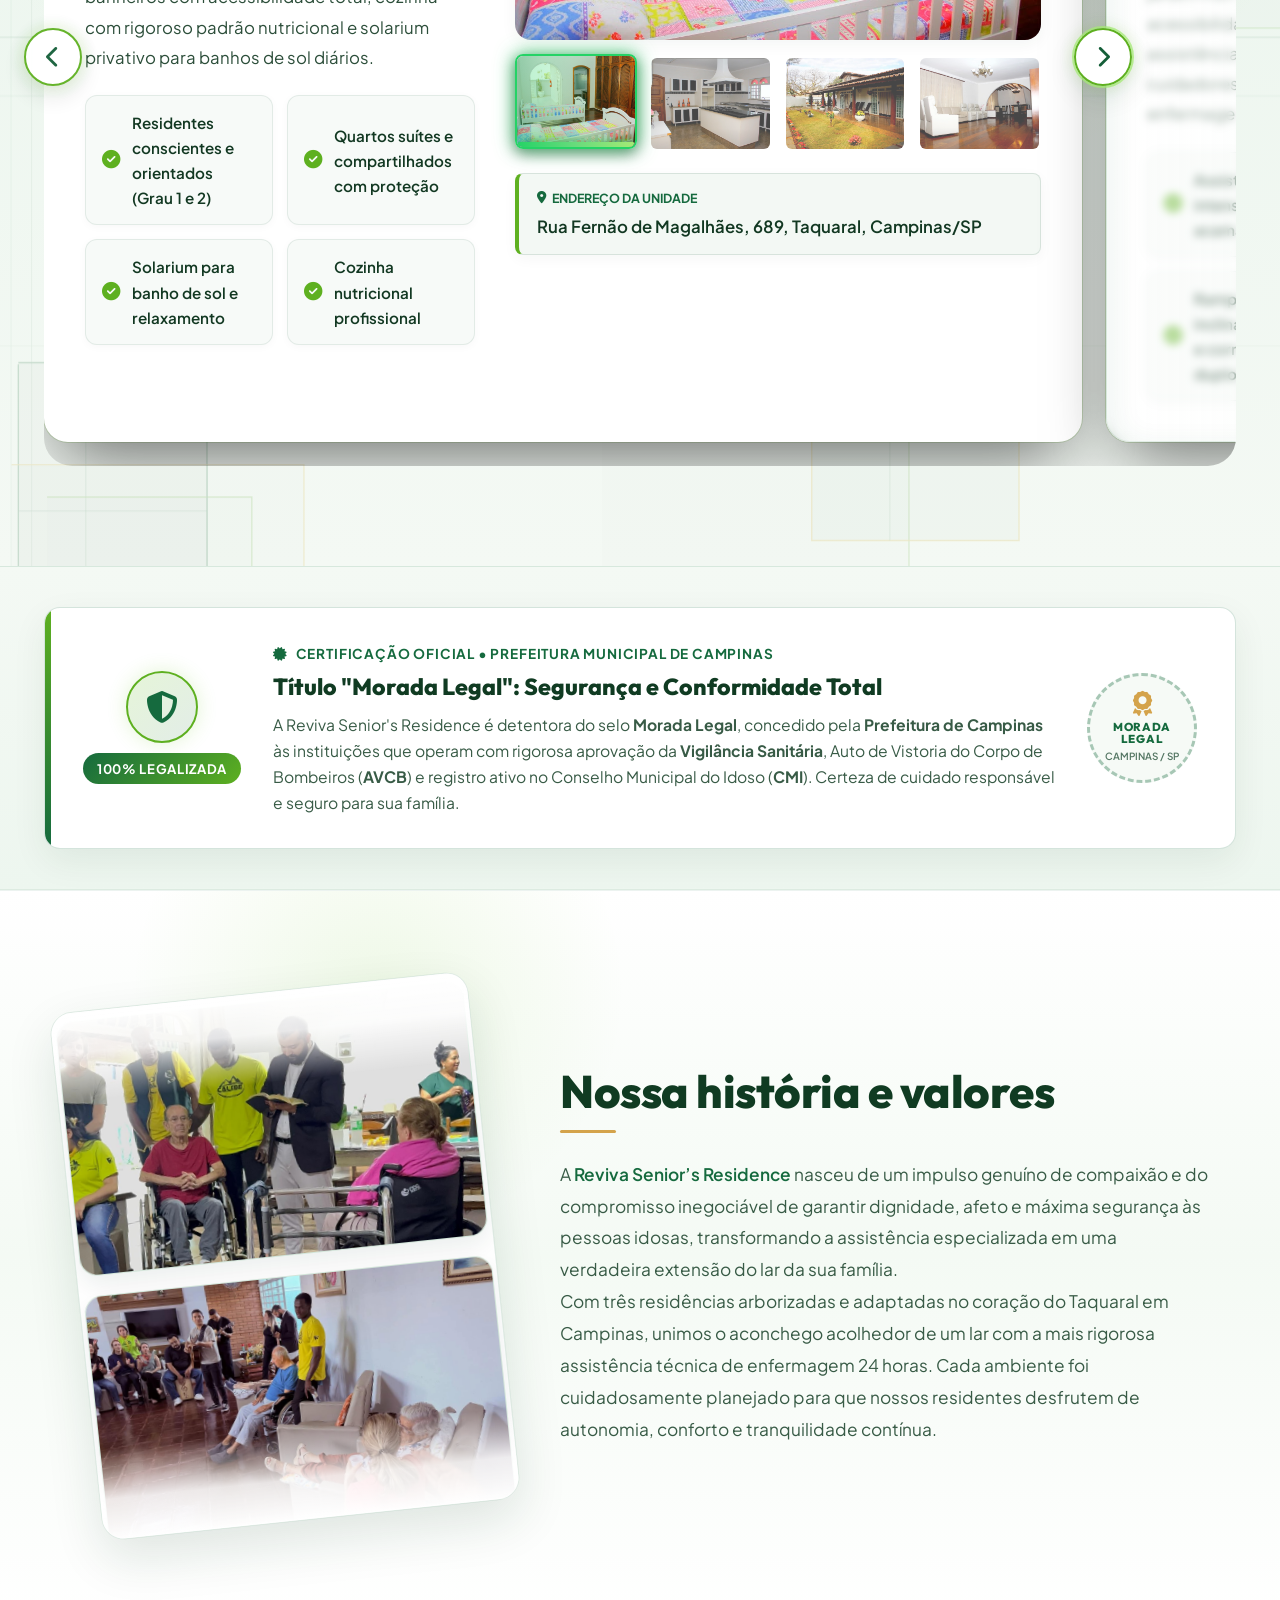
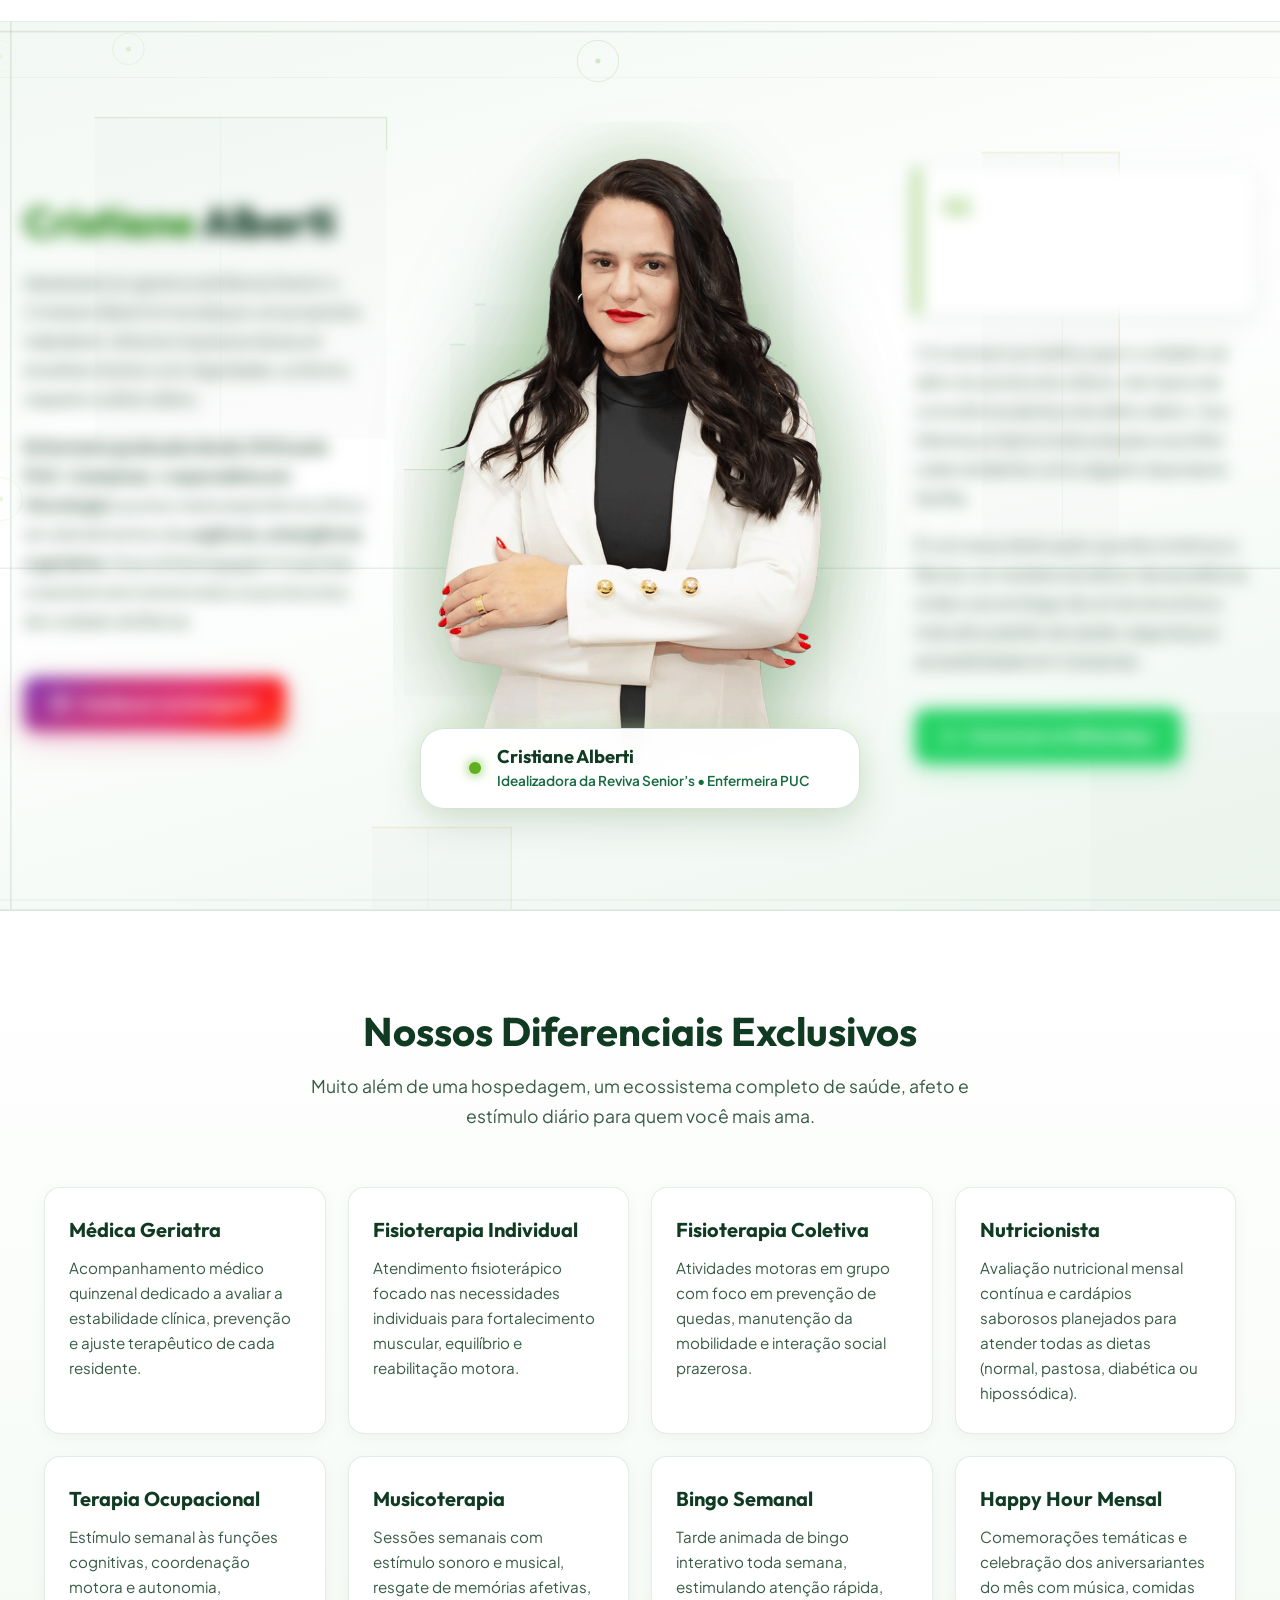
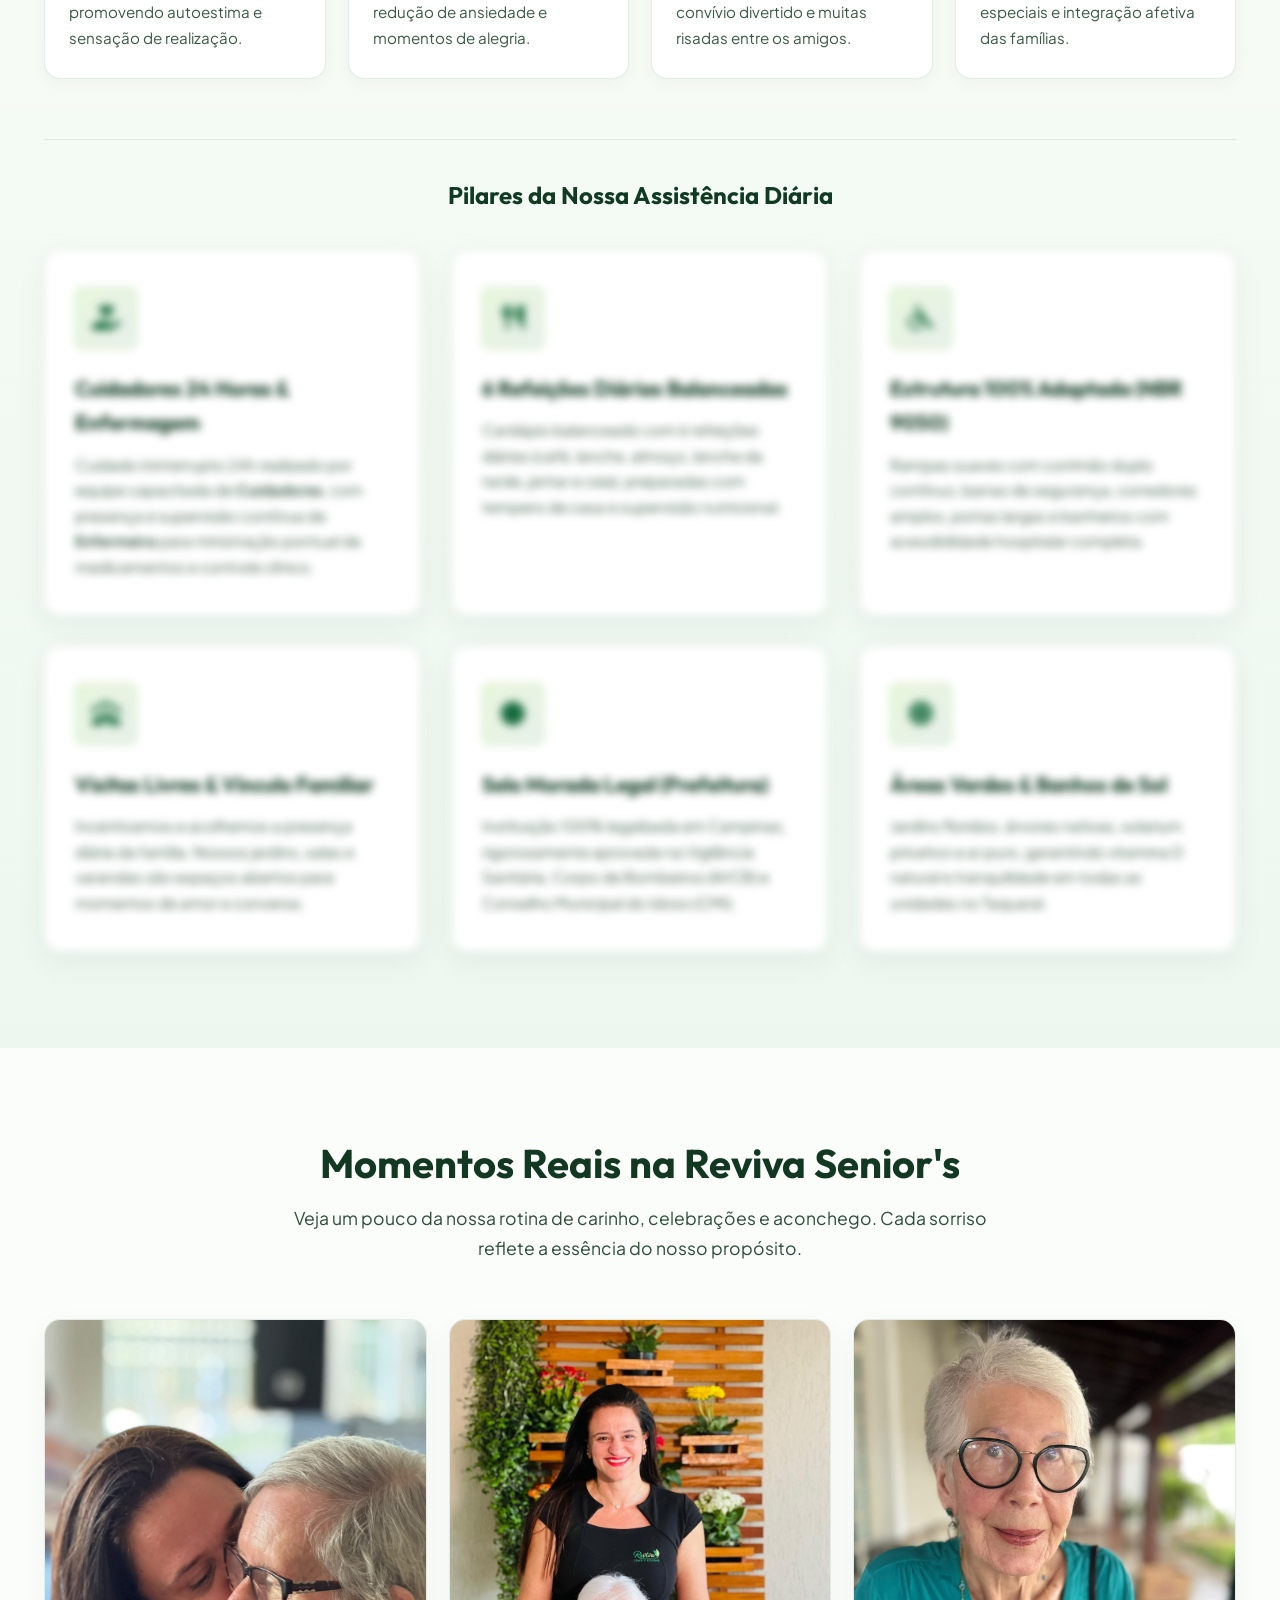
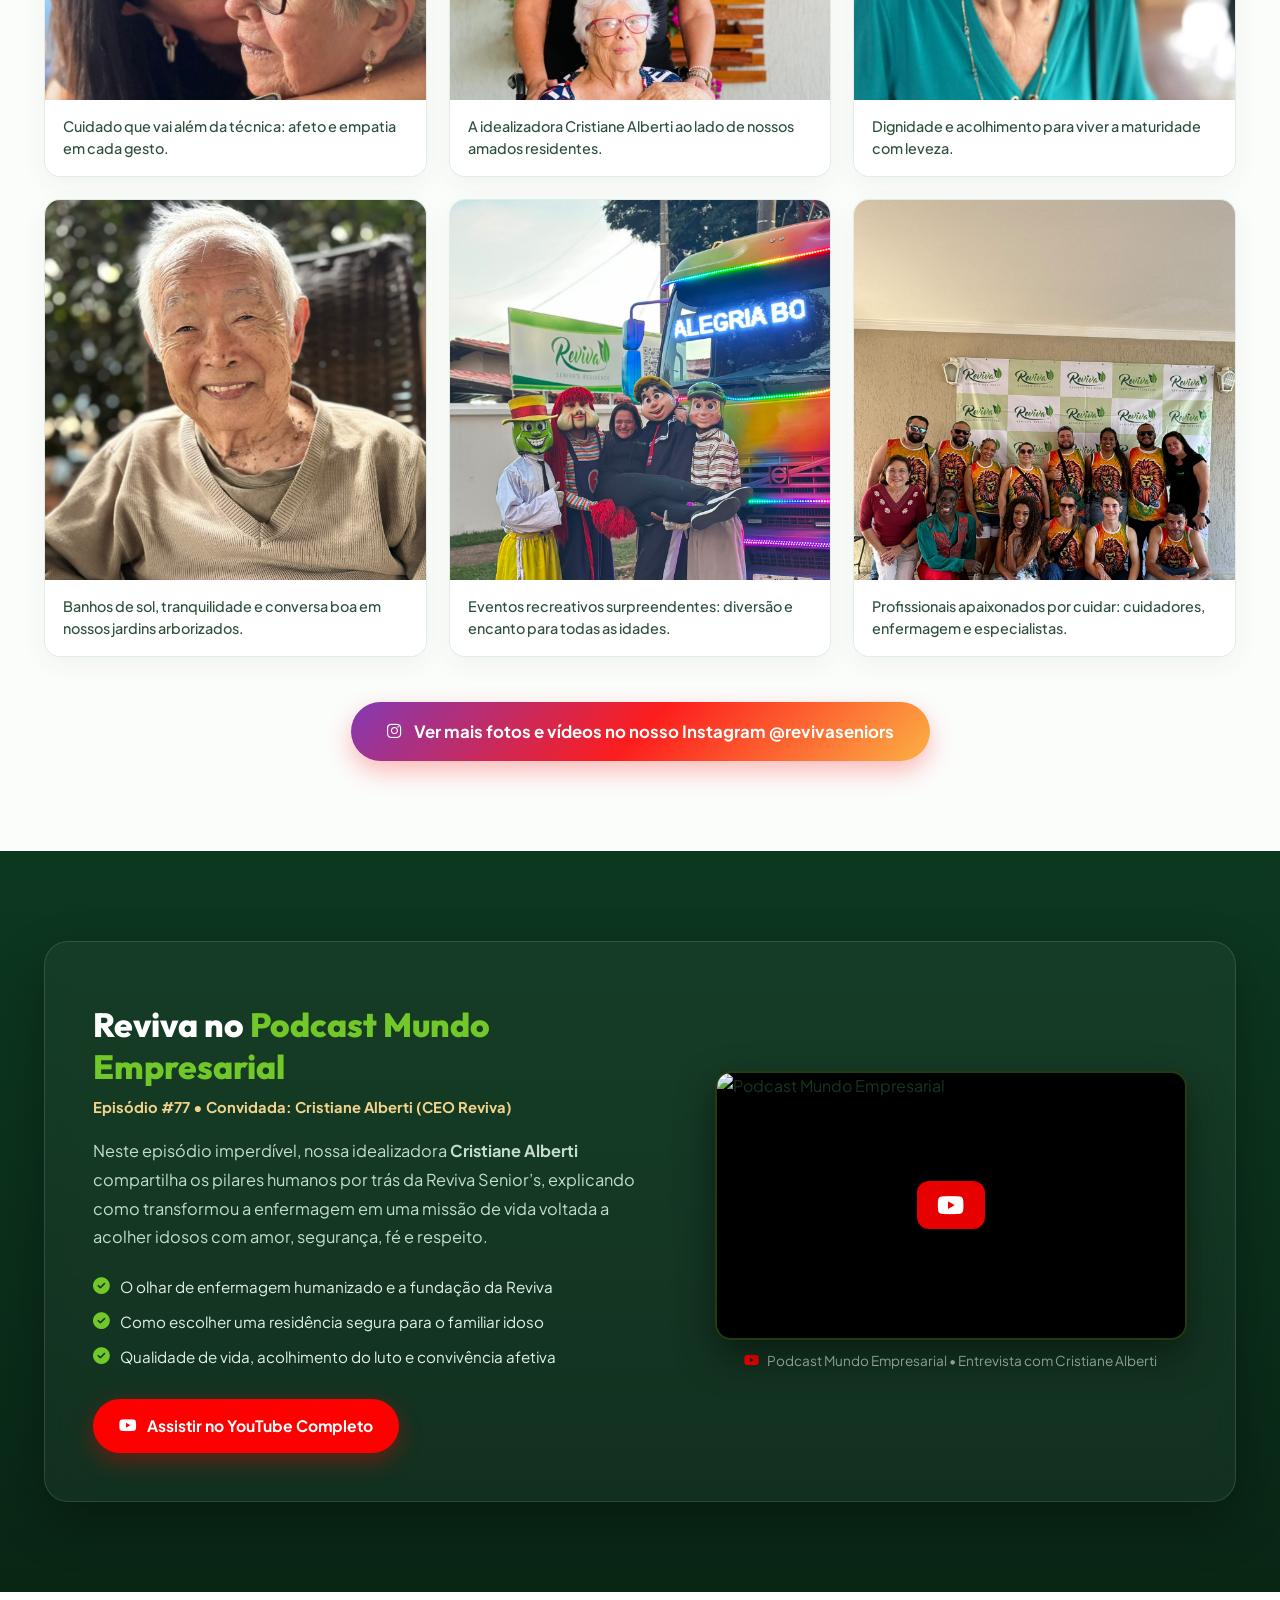
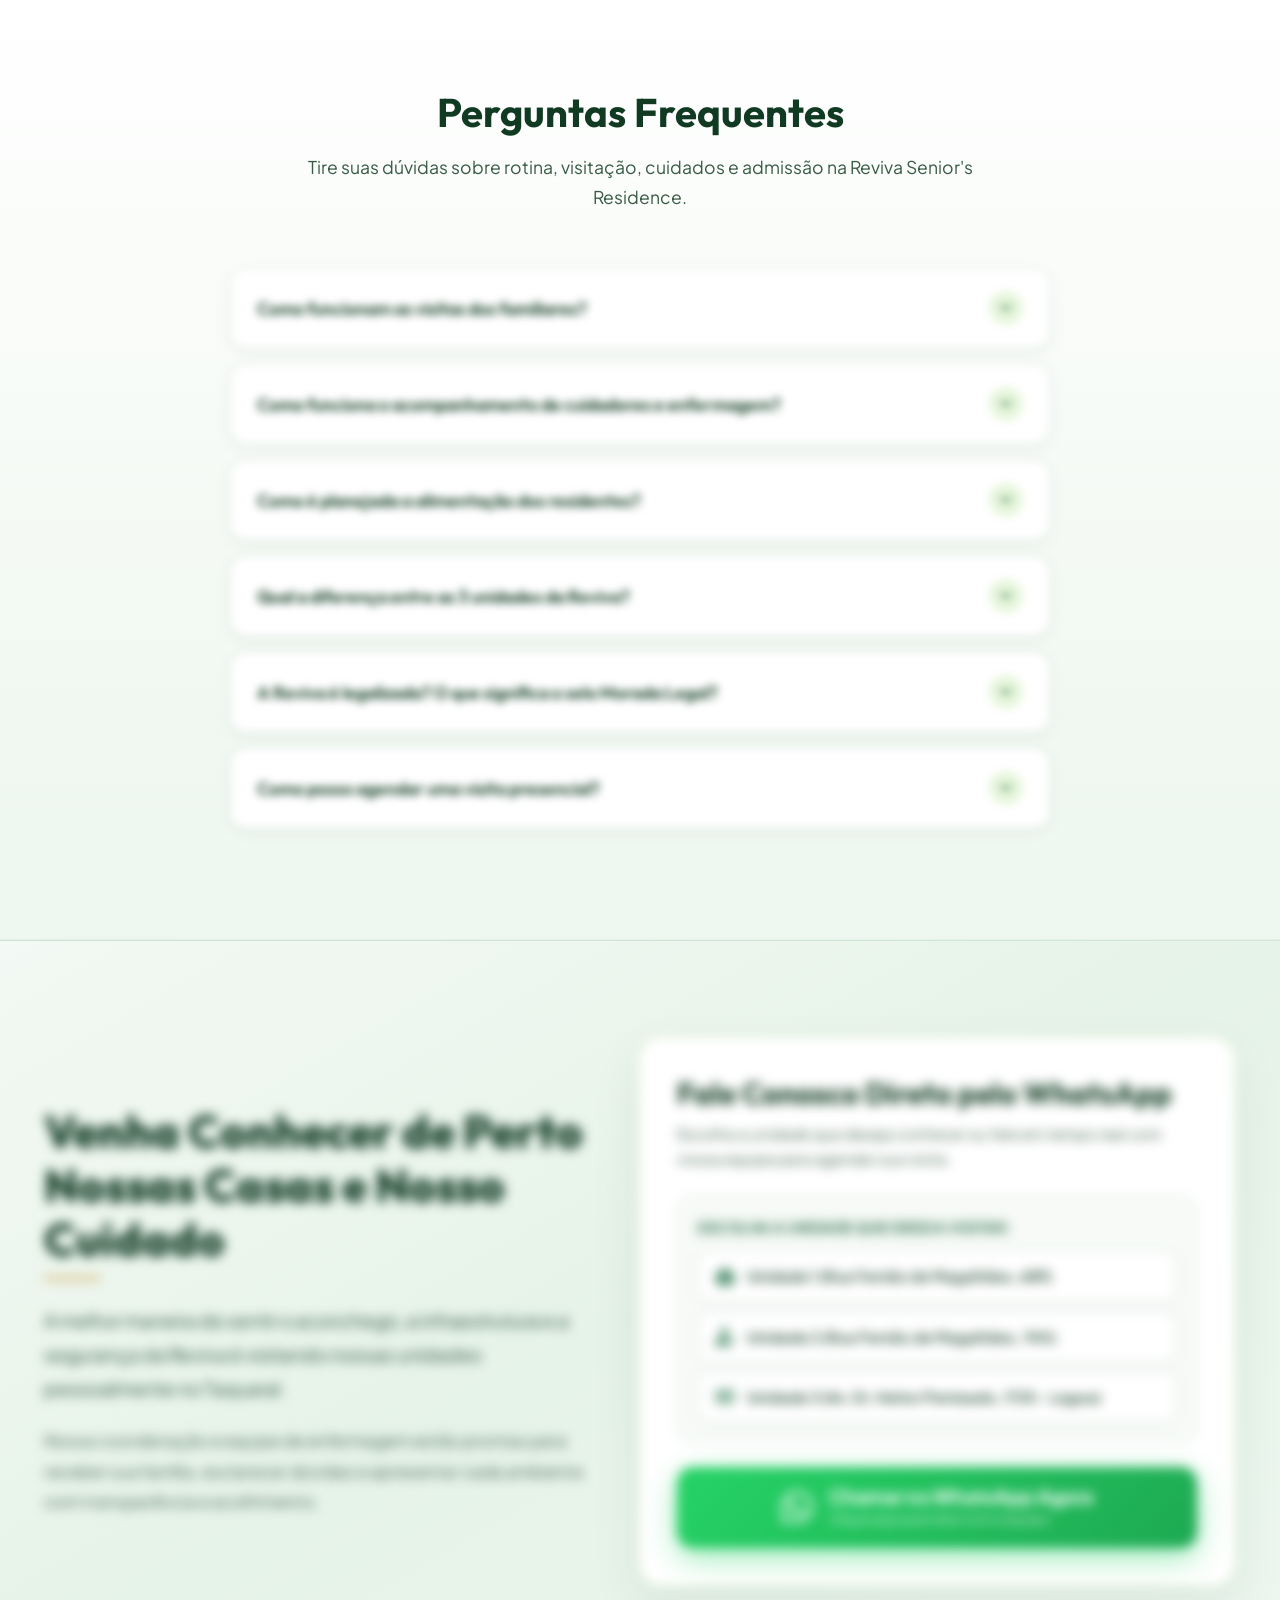
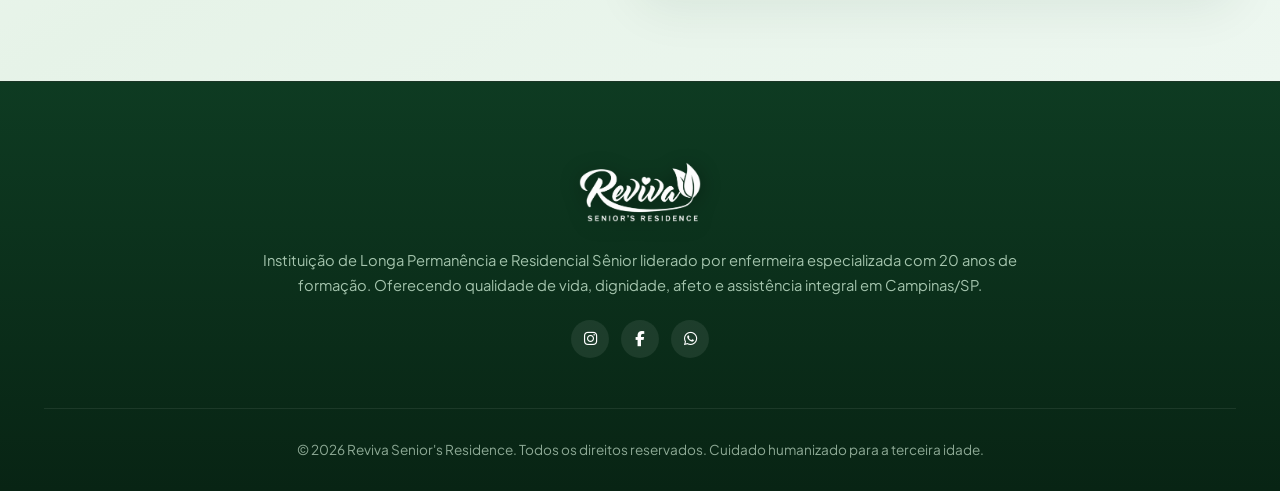
==== commit 018fe0f6: "feat: atualizar landing page, adicionar fotos da galeria e melhorias visuais e responsivas" ====
--- a/index.html
+++ b/index.html
@@ -18,7 +18,7 @@
     <link rel="preconnect" href="https://fonts.googleapis.com">
     <link rel="preconnect" href="https://fonts.gstatic.com" crossorigin>
     <link rel="stylesheet" href="https://cdnjs.cloudflare.com/ajax/libs/font-awesome/6.4.0/css/all.min.css">
-    <link rel="stylesheet" href="style.css?v=27">
+    <link rel="stylesheet" href="style.css?v=29">
 </head>
 
 <body>
@@ -38,7 +38,9 @@
                 <a href="#unidades" class="nav-link">Nossas Unidades</a>
                 <a href="#historia" class="nav-link">Nossa História</a>
                 <a href="#biografia" class="nav-link">A Fundadora</a>
-                <a href="#diferenciais" class="nav-link">Cuidado Humanizado</a>
+                <a href="#diferenciais" class="nav-link">Diferenciais</a>
+                <a href="#galeria" class="nav-link">Momentos Reais</a>
+                <a href="#midia" class="nav-link">Na Mídia</a>
                 <a href="#duvidas" class="nav-link">Dúvidas</a>
             </nav>
 
@@ -137,14 +139,14 @@
 
             <!-- Carrossel Wrapper Estilo Netflix -->
             <div class="units-carousel-wrapper" id="unitsCarouselWrapper" tabindex="0"
-                aria-label="Carrossel de Condomínios">
+                aria-label="Carrossel de Unidades">
                 <!-- Botão de Navegação Esquerda (Netflix) -->
                 <button type="button" class="netflix-slider-btn netflix-prev-btn" id="unitsPrevBtn"
-                    aria-label="Condomínio anterior" title="Ver condomínio anterior">
+                    aria-label="Unidade anterior" title="Ver unidade anterior">
                     <i class="fas fa-chevron-left"></i>
                 </button>
 
-                <!-- Viewport & Trilho com os 3 Condomínios -->
+                <!-- Viewport & Trilho com as 3 Unidades -->
                 <div class="units-slider-viewport">
                     <div class="units-slider-track" id="unitsSliderTrack">
 
@@ -152,23 +154,24 @@
                         <div class="unit-slide" id="pane-unidade1" data-index="0">
                             <div class="unit-card-grid">
                                 <div class="unit-info-col">
-                                    <h3 class="unit-name">Unidade 1</h3>
+                                    <div class="unit-header-badges">
+                                        <h3 class="unit-name">Unidade 1</h3>
+                                        <span class="unit-badge-profile">
+                                            <i class="fas fa-smile"></i> Grau 1 e 2 • Conscientes e Orientados
+                                        </span>
+                                    </div>
 
                                     <p class="unit-desc">
-                                        Ambiente seguro, quartos espaçosos e aconchegantes com camas adaptadas,
-                                        banheiros com acessibilidade total, ampla cozinha com padrão de higiene rigoroso
-                                        e solarium para banhos de sol diários e momentos de serenidade.
+                                        Dedicada a residentes conscientes e orientados (Grau 1 e 2). Ambiente acolhedor,
+                                        quartos espaçosos e arejados com camas adaptadas, banheiros com acessibilidade total,
+                                        cozinha com rigoroso padrão nutricional e solarium privativo para banhos de sol diários.
                                     </p>
 
                                     <div class="unit-amenities-list">
-                                        <div class="unit-amenity-item"><i class="fas fa-check-circle"></i> Quartos
-                                            suítes e compartilhados</div>
-                                        <div class="unit-amenity-item"><i class="fas fa-check-circle"></i> Camas com
-                                            proteção antiqueda</div>
-                                        <div class="unit-amenity-item"><i class="fas fa-check-circle"></i> Cozinha
-                                            nutricional profissional</div>
-                                        <div class="unit-amenity-item"><i class="fas fa-check-circle"></i> Solarium e
-                                            ventilação natural</div>
+                                        <div class="unit-amenity-item"><i class="fas fa-check-circle"></i> Residentes conscientes e orientados (Grau 1 e 2)</div>
+                                        <div class="unit-amenity-item"><i class="fas fa-check-circle"></i> Quartos suítes e compartilhados com proteção</div>
+                                        <div class="unit-amenity-item"><i class="fas fa-check-circle"></i> Solarium para banho de sol e relaxamento</div>
+                                        <div class="unit-amenity-item"><i class="fas fa-check-circle"></i> Cozinha nutricional profissional</div>
                                     </div>
                                 </div>
 
@@ -206,10 +209,8 @@
                                     </div>
 
                                     <div class="unit-address-box">
-                                        <div class="unit-address-label"><i class="fas fa-location-dot"></i> Endereço da
-                                            Unidade</div>
-                                        <div class="unit-address-text">Rua Fernão de Magalhães, 689, Taquaral,
-                                            Campinas/SP</div>
+                                        <div class="unit-address-label"><i class="fas fa-location-dot"></i> Endereço da Unidade</div>
+                                        <div class="unit-address-text">Rua Fernão de Magalhães, 689, Taquaral, Campinas/SP</div>
                                     </div>
                                 </div>
                             </div>
@@ -220,23 +221,25 @@
                         <div class="unit-slide" id="pane-unidade2" data-index="1">
                             <div class="unit-card-grid">
                                 <div class="unit-info-col">
-                                    <h3 class="unit-name">Unidade 2</h3>
+                                    <div class="unit-header-badges">
+                                        <h3 class="unit-name">Unidade 2</h3>
+                                        <span class="unit-badge-profile unit-badge-high-care">
+                                            <i class="fas fa-hand-holding-medical"></i> Alta Dependência • Acamados, Sonda e Não Verbais
+                                        </span>
+                                    </div>
 
                                     <p class="unit-desc">
-                                        Uma encantadora casa com fachada em tijolos aparentes, amplo jardim gramado com
-                                        árvores nativas, banco de descanso e linda fonte d'água. Toda a entrada conta
-                                        com rampa suave de acessibilidade e corrimão duplo contínuo.
+                                        Estrutura altamente especializada e adaptada para pacientes de alta complexidade:
+                                        exclusiva para idosos acamados, com uso de sonda e não verbais. Conta com fachada charmosa,
+                                        amplo jardim frontal com fonte serena, rampa de acessibilidade com corrimão duplo contínuo e
+                                        assistência intensiva ininterrupta com cuidadores dedicados e acompanhamento de enfermagem.
                                     </p>
 
                                     <div class="unit-amenities-list">
-                                        <div class="unit-amenity-item"><i class="fas fa-check-circle"></i> Jardim
-                                            frontal com fonte e pássaros</div>
-                                        <div class="unit-amenity-item"><i class="fas fa-check-circle"></i> Rampa com
-                                            inclinação suave e corrimão</div>
-                                        <div class="unit-amenity-item"><i class="fas fa-check-circle"></i> Salas de
-                                            convivência iluminadas</div>
-                                        <div class="unit-amenity-item"><i class="fas fa-check-circle"></i> Clima de
-                                            chácara e sossego</div>
+                                        <div class="unit-amenity-item"><i class="fas fa-check-circle"></i> Assistência intensiva para acamados</div>
+                                        <div class="unit-amenity-item"><i class="fas fa-check-circle"></i> Suporte total a sondas e não verbais</div>
+                                        <div class="unit-amenity-item"><i class="fas fa-check-circle"></i> Rampa com inclinação suave e corrimão duplo</div>
+                                        <div class="unit-amenity-item"><i class="fas fa-check-circle"></i> Jardim frontal com fonte d'água e paz</div>
                                     </div>
                                 </div>
 
@@ -274,10 +277,8 @@
                                     </div>
 
                                     <div class="unit-address-box">
-                                        <div class="unit-address-label"><i class="fas fa-location-dot"></i> Endereço da
-                                            Unidade</div>
-                                        <div class="unit-address-text">Rua Fernão de Magalhães, 809, Taquaral,
-                                            Campinas/SP</div>
+                                        <div class="unit-address-label"><i class="fas fa-location-dot"></i> Endereço da Unidade</div>
+                                        <div class="unit-address-text">Rua Fernão de Magalhães, 740, Taquaral, Campinas/SP</div>
                                     </div>
                                 </div>
                             </div>
@@ -288,23 +289,25 @@
                         <div class="unit-slide" id="pane-unidade3" data-index="2">
                             <div class="unit-card-grid">
                                 <div class="unit-info-col">
-                                    <h3 class="unit-name">Unidade 3</h3>
+                                    <div class="unit-header-badges">
+                                        <h3 class="unit-name">Unidade 3</h3>
+                                        <span class="unit-badge-profile">
+                                            <i class="fas fa-water"></i> Grau 1 e 2 • Em Frente à Lagoa do Taquaral
+                                        </span>
+                                    </div>
 
                                     <p class="unit-desc">
-                                        Destaque para a espetacular varanda com portas de vidro amplas integradas ao
-                                        jardim florido com palmeiras e plantas ornamentais. Quartos luminosos, pisos em
-                                        padrão amadeirado acolhedor e mobiliário planejado para conforto total.
+                                        Localização privilegiada exatamente em frente à Lagoa do Taquaral, voltada para residentes
+                                        conscientes e orientados (Grau 1 e 2). Destaque para a espetacular varanda com portas de vidro
+                                        amplas integradas ao jardim florido e árvores nativas, quartos luminosos, ambiente arejado e
+                                        conforto total para uma rotina ativa e acolhedora.
                                     </p>
 
                                     <div class="unit-amenities-list">
-                                        <div class="unit-amenity-item"><i class="fas fa-check-circle"></i> Varanda com
-                                            área de estar coberta</div>
-                                        <div class="unit-amenity-item"><i class="fas fa-check-circle"></i> Jardim
-                                            paisagístico com flores e sol</div>
-                                        <div class="unit-amenity-item"><i class="fas fa-check-circle"></i> Piso
-                                            amadeirado aconchegante</div>
-                                        <div class="unit-amenity-item"><i class="fas fa-check-circle"></i> Portas amplas
-                                            e circulação livre</div>
+                                        <div class="unit-amenity-item"><i class="fas fa-check-circle"></i> Localização nobre em frente à Lagoa do Taquaral</div>
+                                        <div class="unit-amenity-item"><i class="fas fa-check-circle"></i> Residentes conscientes e orientados (Grau 1 e 2)</div>
+                                        <div class="unit-amenity-item"><i class="fas fa-check-circle"></i> Varanda com área de estar e convivência coberta</div>
+                                        <div class="unit-amenity-item"><i class="fas fa-check-circle"></i> Jardim paisagístico com flores e luz natural</div>
                                     </div>
                                 </div>
 
@@ -342,10 +345,8 @@
                                     </div>
 
                                     <div class="unit-address-box">
-                                        <div class="unit-address-label"><i class="fas fa-location-dot"></i> Endereço da
-                                            Unidade</div>
-                                        <div class="unit-address-text">Rua Fernão de Magalhães, 740, Taquaral,
-                                            Campinas/SP</div>
+                                        <div class="unit-address-label"><i class="fas fa-location-dot"></i> Endereço da Unidade</div>
+                                        <div class="unit-address-text">Av. Dr. Heitor Penteado, 1725, Taquaral, Campinas/SP (Em frente à Lagoa)</div>
                                     </div>
                                 </div>
                             </div>
@@ -357,12 +358,42 @@
 
                 <!-- Botão de Navegação Direita (Netflix - Passar para o lado) -->
                 <button type="button" class="netflix-slider-btn netflix-next-btn" id="unitsNextBtn"
-                    aria-label="Próximo condomínio" title="Passar para o próximo condomínio">
+                    aria-label="Próxima unidade" title="Passar para a próxima unidade">
                     <i class="fas fa-chevron-right"></i>
                     <span class="netflix-btn-pulse"></span>
                 </button>
             </div>
 
+        </div>
+    </section>
+
+    <!-- ==========================================================================
+       BARRA DE AUTORIDADE: SELO MORADA LEGAL (PREFEITURA DE CAMPINAS)
+       ========================================================================== -->
+    <section class="seal-morada-legal-section">
+        <div class="container">
+            <div class="seal-morada-card">
+                <div class="seal-badge-emblem">
+                    <div class="seal-icon-circle">
+                        <i class="fas fa-shield-halved"></i>
+                    </div>
+                    <span class="seal-pill-text">100% Legalizada</span>
+                </div>
+                <div class="seal-info-text">
+                    <span class="seal-subheading"><i class="fas fa-certificate"></i> Certificação Oficial • Prefeitura Municipal de Campinas</span>
+                    <h3 class="seal-headline">Título "Morada Legal": Segurança e Conformidade Total</h3>
+                    <p class="seal-description">
+                        A Reviva Senior's Residence é detentora do selo <strong>Morada Legal</strong>, concedido pela <strong>Prefeitura de Campinas</strong> às instituições que operam com rigorosa aprovação da <strong>Vigilância Sanitária</strong>, Auto de Vistoria do Corpo de Bombeiros (<strong>AVCB</strong>) e registro ativo no Conselho Municipal do Idoso (<strong>CMI</strong>). Certeza de cuidado responsável e seguro para sua família.
+                    </p>
+                </div>
+                <div class="seal-stamp-visual">
+                    <div class="stamp-circle">
+                        <i class="fas fa-award"></i>
+                        <span>MORADA LEGAL</span>
+                        <small>CAMPINAS / SP</small>
+                    </div>
+                </div>
+            </div>
         </div>
     </section>
 
@@ -492,7 +523,7 @@
         <div class="container bio-container">
             <div class="bio-3col-grid">
 
-                <!-- COLUNA ESQUERDA: PROPÓSITO & LIDERANÇA -->
+                <!-- COLUNA ESQUERDA: PROPÓSITO & FORMAÇÃO DE DESTAQUE -->
                 <div class="bio-col bio-col-left">
                     <div class="bio-reveal-item" data-delay="1">
                         <h2 class="bio-title"><span class="highlight-mint">Cristiane</span> Alberti</h2>
@@ -500,19 +531,20 @@
 
                     <div class="bio-reveal-item" data-delay="2">
                         <p class="bio-text">
-                            Idealizadora da Reviva Senior’s, Cristiane Alberti é movida por um propósito inabalável:
-                            oferecer um envelhecimento com dignidade, conforto e segurança.
+                            Idealizadora e gestora da Reviva Senior’s, Cristiane Alberti é movida por um propósito inabalável:
+                            oferecer à pessoa idosa um envelhecimento com dignidade, conforto, respeito e afeto diário.
                         </p>
                     </div>
 
                     <div class="bio-reveal-item" data-delay="3">
                         <p class="bio-text">
-                            Sua sensibilidade e visão humanizada transformaram a assistência em missão de vida,
-                            inspirando toda a equipe a cuidar de cada residente como alguém da própria família.
+                            <strong>Enfermeira graduada desde 2006 pela PUC-Campinas</strong>, é <strong>especialista em Oncologia</strong> e possui vasta experiência clínica em atendimentos de <strong>urgência, emergência e geriatria</strong>. Essa sólida bagagem hospitalar e assistencial orienta todos os protocolos de cuidado da Reviva.
                         </p>
                     </div>
 
-                    <div class="bio-cta-wrapper bio-reveal-item" data-delay="4">
+
+
+                    <div class="bio-cta-wrapper bio-reveal-item" data-delay="5">
                         <a href="https://www.instagram.com/revivaseniors?utm_source=ig_web_button_share_sheet&stkn=ZDNlZDc0MzIxNw=="
                             target="_blank" class="btn btn-instagram bio-cta-btn" rel="noopener noreferrer">
                             <i class="fab fa-instagram"></i> Conhecer no Instagram
@@ -530,7 +562,7 @@
                             <div class="bio-badge-dot"></div>
                             <div class="bio-badge-texts">
                                 <strong>Cristiane Alberti</strong>
-                                <span>Idealizadora da Reviva Senior’s</span>
+                                <span>Idealizadora da Reviva Senior’s • Enfermeira PUC</span>
                             </div>
                         </div>
                     </div>
@@ -547,16 +579,15 @@
 
                     <div class="bio-reveal-item" data-delay="3">
                         <p class="bio-text">
-                            Cris sempre acreditou que o cuidado vai além do protocolo clínico: ele nasce do afeto
-                            diário. Sua trajetória é marcada por empatia, escuta ativa e o desejo genuíno de fazer a
-                            diferença.
+                            Cris sempre acreditou que o cuidado vai além do protocolo clínico: ele nasce da convivência atenta
+                            e do afeto diário. Sua liderança inspira toda a equipe a acolher cada residente como alguém da própria família.
                         </p>
                     </div>
 
                     <div class="bio-reveal-item" data-delay="4">
                         <p class="bio-text">
-                            É com esse olhar que ela construiu a Reviva: um condomínio onde o aconchego de um lar
-                            encontra o mais alto padrão de saúde e acessibilidade em Campinas.
+                            É com essa dedicação que ela construiu a Reviva: um residencial sênior de excelência onde o aconchego de um lar
+                            encontra o mais alto padrão de saúde, segurança e acessibilidade em Campinas.
                         </p>
                     </div>
 
@@ -578,66 +609,126 @@
     <section id="diferenciais" class="section section-dark-luxury">
         <div class="container">
             <div class="section-header">
-                <h2 class="section-title">O Que Torna Nosso Cuidado Incomparável</h2>
+
+                <h2 class="section-title">Nossos Diferenciais Exclusivos</h2>
                 <p class="section-subtitle">
-                    Oferecemos tranquilidade absoluta para as famílias e uma rotina viva, acolhedora e saudável para os
-                    nossos queridos residentes.
+                    Muito além de uma hospedagem, um ecossistema completo de saúde, afeto e estímulo diário para quem você mais ama.
                 </p>
             </div>
 
+            <!-- GRADE COM OS 8 DIFERENCIAIS EXCLUSIVOS SOLICITADOS -->
+            <div class="differentials-exclusive-grid">
+
+                <div class="diff-card">
+                    <h3 class="diff-card-title">Médica Geriatra</h3>
+                    <p class="diff-card-desc">
+                        Acompanhamento médico quinzenal dedicado a avaliar a estabilidade clínica, prevenção e ajuste terapêutico de cada residente.
+                    </p>
+                </div>
+
+                <div class="diff-card">
+                    <h3 class="diff-card-title">Fisioterapia Individual</h3>
+                    <p class="diff-card-desc">
+                        Atendimento fisioterápico focado nas necessidades individuais para fortalecimento muscular, equilíbrio e reabilitação motora.
+                    </p>
+                </div>
+
+                <div class="diff-card">
+                    <h3 class="diff-card-title">Fisioterapia Coletiva</h3>
+                    <p class="diff-card-desc">
+                        Atividades motoras em grupo com foco em prevenção de quedas, manutenção da mobilidade e interação social prazerosa.
+                    </p>
+                </div>
+
+                <div class="diff-card">
+                    <h3 class="diff-card-title">Nutricionista</h3>
+                    <p class="diff-card-desc">
+                        Avaliação nutricional mensal contínua e cardápios saborosos planejados para atender todas as dietas (normal, pastosa, diabética ou hipossódica).
+                    </p>
+                </div>
+
+                <div class="diff-card">
+                    <h3 class="diff-card-title">Terapia Ocupacional</h3>
+                    <p class="diff-card-desc">
+                        Estímulo semanal às funções cognitivas, coordenação motora e autonomia, promovendo autoestima e sensação de realização.
+                    </p>
+                </div>
+
+                <div class="diff-card">
+                    <h3 class="diff-card-title">Musicoterapia</h3>
+                    <p class="diff-card-desc">
+                        Sessões semanais com estímulo sonoro e musical, resgate de memórias afetivas, redução de ansiedade e momentos de alegria.
+                    </p>
+                </div>
+
+                <div class="diff-card">
+                    <h3 class="diff-card-title">Bingo Semanal</h3>
+                    <p class="diff-card-desc">
+                        Tarde animada de bingo interativo toda semana, estimulando atenção rápida, convívio divertido e muitas risadas entre os amigos.
+                    </p>
+                </div>
+
+                <div class="diff-card">
+                    <h3 class="diff-card-title">Happy Hour Mensal</h3>
+                    <p class="diff-card-desc">
+                        Comemorações temáticas e celebração dos aniversariantes do mês com música, comidas especiais e integração afetiva das famílias.
+                    </p>
+                </div>
+
+            </div>
+
+            <!-- PILARES ESTRUTURAIS DO CUIDADO (CUIDADORES 24H E ENFERMAGEM) -->
+            <div class="pillars-secondary-header">
+                <h3 class="pillars-sub-title">Pilares da Nossa Assistência Diária</h3>
+            </div>
+
             <div class="pillars-grid">
 
                 <div class="pillar-card">
-                    <div class="pillar-icon-box"><i class="fas fa-heart-pulse"></i></div>
-                    <h3 class="pillar-title">Enfermagem 24 Horas</h3>
+                    <div class="pillar-icon-box"><i class="fas fa-hand-holding-heart"></i></div>
+                    <h3 class="pillar-title">Cuidadores 24 Horas & Enfermagem</h3>
                     <p class="pillar-desc">
-                        Plantão ininterrupto com enfermeiros e cuidadores capacitados para ministração pontual de
-                        medicações, controle de sinais vitais e primeiros socorros.
+                        Cuidado ininterrupto 24h realizado por equipe capacitada de <strong>Cuidadores</strong>, com presença e supervisão contínua de <strong>Enfermeira</strong> para ministração pontual de medicamentos e controle clínico.
                     </p>
                 </div>
 
                 <div class="pillar-card">
                     <div class="pillar-icon-box"><i class="fas fa-utensils"></i></div>
-                    <h3 class="pillar-title">Nutrição & Gastronomia</h3>
+                    <h3 class="pillar-title">6 Refeições Diárias Balanceadas</h3>
                     <p class="pillar-desc">
-                        6 refeições balanceadas por dia, elaboradas por nutricionista e preparadas com afeto para
-                        atender dietas normais, hipossódicas, pastosas ou diabéticas.
-                    </p>
-                </div>
-
-                <div class="pillar-card">
-                    <div class="pillar-icon-box"><i class="fas fa-person-walking-with-cane"></i></div>
-                    <h3 class="pillar-title">Fisioterapia & Mobilidade</h3>
-                    <p class="pillar-desc">
-                        Exercícios preventivos e reabilitativos para manutenção da força muscular, equilíbrio, prevenção
-                        de quedas e ganho de independência motora.
-                    </p>
-                </div>
-
-                <div class="pillar-card">
-                    <div class="pillar-icon-box"><i class="fas fa-music"></i></div>
-                    <h3 class="pillar-title">Musicoterapia & Atividades</h3>
-                    <p class="pillar-desc">
-                        Estímulo neurológico e emocional constante através de música, jogos cognitivos, artesanato,
-                        celebração de aniversários e datas comemorativas.
+                        Cardápio balanceado com 6 refeições diárias (café, lanche, almoço, lanche da tarde, jantar e ceia), preparadas com tempero de casa e supervisão nutricional.
                     </p>
                 </div>
 
                 <div class="pillar-card">
                     <div class="pillar-icon-box"><i class="fas fa-wheelchair"></i></div>
-                    <h3 class="pillar-title">100% Adaptado</h3>
+                    <h3 class="pillar-title">Estrutura 100% Adaptada (NBR 9050)</h3>
                     <p class="pillar-desc">
-                        Barras de apoio, corredores amplos, portas largas, rampas sem degraus e banheiros totalmente
-                        adaptados aos padrões de acessibilidade NBR 9050.
+                        Rampas suaves com corrimão duplo contínuo, barras de segurança, corredores amplos, portas largas e banheiros com acessibilidade hospitalar completa.
                     </p>
                 </div>
 
                 <div class="pillar-card">
                     <div class="pillar-icon-box"><i class="fas fa-people-roof"></i></div>
-                    <h3 class="pillar-title">Visitas Abertas & Família</h3>
+                    <h3 class="pillar-title">Visitas Livres & Vínculo Familiar</h3>
                     <p class="pillar-desc">
-                        Acreditamos que o laço com a família é o melhor remédio. Incentivamos visitas acolhedoras com
-                        horários flexíveis e ampla comunicação com os parentes.
+                        Incentivamos e acolhemos a presença diária da família. Nossos jardins, salas e varandas são espaços abertos para momentos de amor e conversa.
+                    </p>
+                </div>
+
+                <div class="pillar-card">
+                    <div class="pillar-icon-box"><i class="fas fa-certificate"></i></div>
+                    <h3 class="pillar-title">Selo Morada Legal (Prefeitura)</h3>
+                    <p class="pillar-desc">
+                        Instituição 100% legalizada em Campinas, rigorosamente aprovada na Vigilância Sanitária, Corpo de Bombeiros (AVCB) e Conselho Municipal do Idoso (CMI).
+                    </p>
+                </div>
+
+                <div class="pillar-card">
+                    <div class="pillar-icon-box"><i class="fas fa-sun"></i></div>
+                    <h3 class="pillar-title">Áreas Verdes & Banhos de Sol</h3>
+                    <p class="pillar-desc">
+                        Jardins floridos, árvores nativas, solarium privativo e ar puro, garantindo vitamina D natural e tranquilidade em todas as unidades no Taquaral.
                     </p>
                 </div>
 
@@ -645,6 +736,149 @@
         </div>
     </section>
 
+    <!-- ==========================================================================
+       NOVA SEÇÃO: MOMENTOS REAIS NA REVIVA (GALERIA VIVA DE FOTOS REAIS)
+       ========================================================================== -->
+    <section id="galeria" class="section section-gallery-viva">
+        <div class="container">
+            <div class="section-header">
+
+                <h2 class="section-title">Momentos Reais na Reviva Senior's</h2>
+                <p class="section-subtitle">
+                    Veja um pouco da nossa rotina de carinho, celebrações e aconchego. Cada sorriso reflete a essência do nosso propósito.
+                </p>
+            </div>
+
+            <!-- Carrossel / Grid de Fotos Reais -->
+            <div class="moments-carousel-container">
+                <div class="moments-track" id="momentsTrack">
+
+                    <div class="moment-card" onclick="openLightbox('img/galeria-afeto.jpg', 'Cuidado diário que nasce do afeto genuíno')">
+                        <div class="moment-img-wrap">
+                            <img src="img/galeria-afeto.jpg" alt="Afeto e carinho com residentes na Reviva" loading="lazy">
+                            <div class="moment-overlay">
+                                <span class="moment-tag"><i class="fas fa-heart"></i> Afeto Diário</span>
+                                <i class="fas fa-expand moment-zoom-icon"></i>
+                            </div>
+                        </div>
+                        <div class="moment-caption">Cuidado que vai além da técnica: afeto e empatia em cada gesto.</div>
+                    </div>
+
+                    <div class="moment-card" onclick="openLightbox('img/cris-acolhimento.jpg', 'Cristiane Alberti e residente no jardim acolhedor da Reviva')">
+                        <div class="moment-img-wrap">
+                            <img src="img/cris-acolhimento.jpg" alt="Cristiane Alberti com residente da Reviva" loading="lazy">
+                            <div class="moment-overlay">
+                                <span class="moment-tag"><i class="fas fa-user-nurse"></i> Acolhimento</span>
+                                <i class="fas fa-expand moment-zoom-icon"></i>
+                            </div>
+                        </div>
+                        <div class="moment-caption">A idealizadora Cristiane Alberti ao lado de nossos amados residentes.</div>
+                    </div>
+
+                    <div class="moment-card" onclick="openLightbox('img/galeria-residente-1.jpg', 'Sorrisos e bem-estar no residencial')">
+                        <div class="moment-img-wrap">
+                            <img src="img/galeria-residente-1.jpg" alt="Residente sorridente na Reviva" loading="lazy">
+                            <div class="moment-overlay">
+                                <span class="moment-tag"><i class="fas fa-smile"></i> Alegria & Paz</span>
+                                <i class="fas fa-expand moment-zoom-icon"></i>
+                            </div>
+                        </div>
+                        <div class="moment-caption">Dignidade e acolhimento para viver a maturidade com leveza.</div>
+                    </div>
+
+                    <div class="moment-card" onclick="openLightbox('img/galeria-residente-2.jpg', 'Momentos de paz ao ar livre no jardim do Taquaral')">
+                        <div class="moment-img-wrap">
+                            <img src="img/galeria-residente-2.jpg" alt="Residente aproveitando o jardim na Reviva" loading="lazy">
+                            <div class="moment-overlay">
+                                <span class="moment-tag"><i class="fas fa-sun"></i> Serenidade</span>
+                                <i class="fas fa-expand moment-zoom-icon"></i>
+                            </div>
+                        </div>
+                        <div class="moment-caption">Banhos de sol, tranquilidade e conversa boa em nossos jardins arborizados.</div>
+                    </div>
+
+                    <div class="moment-card" onclick="openLightbox('img/galeria-carreta-alegria.jpg', 'Visita especial da Carreta da Alegria na Reviva Senior')">
+                        <div class="moment-img-wrap">
+                            <img src="img/galeria-carreta-alegria.jpg" alt="Carreta da Alegria em evento na Reviva" loading="lazy">
+                            <div class="moment-overlay">
+                                <span class="moment-tag"><i class="fas fa-masks-theater"></i> Eventos Especiais</span>
+                                <i class="fas fa-expand moment-zoom-icon"></i>
+                            </div>
+                        </div>
+                        <div class="moment-caption">Eventos recreativos surpreendentes: diversão e encanto para todas as idades.</div>
+                    </div>
+
+                    <div class="moment-card" onclick="openLightbox('img/galeria-equipe.jpg', 'Equipe Reviva Senior reunida em momento especial')">
+                        <div class="moment-img-wrap">
+                            <img src="img/galeria-equipe.jpg" alt="Equipe multidisciplinar Reviva Senior's" loading="lazy">
+                            <div class="moment-overlay">
+                                <span class="moment-tag"><i class="fas fa-users"></i> Nossa Equipe</span>
+                                <i class="fas fa-expand moment-zoom-icon"></i>
+                            </div>
+                        </div>
+                        <div class="moment-caption">Profissionais apaixonados por cuidar: cuidadores, enfermagem e especialistas.</div>
+                    </div>
+
+                </div>
+            </div>
+
+            <!-- Botão de Conexão com o Instagram -->
+            <div class="gallery-insta-cta">
+                <a href="https://www.instagram.com/revivaseniors" target="_blank" rel="noopener noreferrer" class="btn btn-instagram-big">
+                    <i class="fab fa-instagram"></i>
+                    <span>Ver mais fotos e vídeos no nosso Instagram <strong>@revivaseniors</strong></span>
+                </a>
+            </div>
+        </div>
+    </section>
+
+    <!-- ==========================================================================
+       NOVA SEÇÃO: REVIVA NA MÍDIA & PODCAST
+       ========================================================================== -->
+    <section id="midia" class="section section-dark-luxury section-media-podcast">
+        <div class="container">
+            <div class="media-podcast-wrapper">
+                <div class="media-podcast-grid">
+
+                    <div class="media-podcast-info">
+                        <h2 class="media-title">Reviva no <em>Podcast Mundo Empresarial</em></h2>
+                        <p class="media-episode-tag">Episódio #77 • Convidada: Cristiane Alberti (CEO Reviva)</p>
+
+                        <p class="media-desc">
+                            Neste episódio imperdível, nossa idealizadora <strong>Cristiane Alberti</strong> compartilha os pilares humanos por trás da Reviva Senior’s, explicando como transformou a enfermagem em uma missão de vida voltada a acolher idosos com amor, segurança, fé e respeito.
+                        </p>
+
+                        <div class="media-highlights-list">
+                            <div class="media-highlight-item"><i class="fas fa-check-circle"></i> O olhar de enfermagem humanizado e a fundação da Reviva</div>
+                            <div class="media-highlight-item"><i class="fas fa-check-circle"></i> Como escolher uma residência segura para o familiar idoso</div>
+                            <div class="media-highlight-item"><i class="fas fa-check-circle"></i> Qualidade de vida, acolhimento do luto e convivência afetiva</div>
+                        </div>
+
+                        <div class="media-cta-box">
+                            <a href="https://www.youtube.com/watch?v=uFmUy8kt5Iw" target="_blank" rel="noopener noreferrer" class="btn btn-youtube">
+                                <i class="fab fa-youtube"></i> Assistir no YouTube Completo
+                            </a>
+                        </div>
+                    </div>
+
+                    <div class="media-podcast-video-col">
+                        <div class="video-responsive-frame">
+                            <a href="https://www.youtube.com/watch?v=uFmUy8kt5Iw" target="_blank" rel="noopener noreferrer" class="youtube-thumbnail-link">
+                                <img src="https://img.youtube.com/vi/uFmUy8kt5Iw/maxresdefault.jpg" alt="Podcast Mundo Empresarial" class="youtube-thumbnail-img">
+                                <div class="youtube-play-overlay">
+                                    <i class="fab fa-youtube"></i>
+                                </div>
+                            </a>
+                        </div>
+                        <div class="video-caption-label">
+                            <i class="fab fa-youtube"></i> Podcast Mundo Empresarial • Entrevista com Cristiane Alberti
+                        </div>
+                    </div>
+
+                </div>
+            </div>
+        </div>
+    </section>
 
     <!-- ==========================================================================
        SEÇÃO: DÚVIDAS FREQUENTES (FAQ)
@@ -654,7 +888,7 @@
             <div class="section-header">
                 <h2 class="section-title">Perguntas Frequentes</h2>
                 <p class="section-subtitle">
-                    Tire suas dúvidas sobre rotina, visitação e admissão na Reviva Senior's Residence.
+                    Tire suas dúvidas sobre rotina, visitação, cuidados e admissão na Reviva Senior's Residence.
                 </p>
             </div>
 
@@ -666,7 +900,7 @@
                         <div class="faq-icon"><i class="fas fa-chevron-down"></i></div>
                     </button>
                     <div class="faq-answer">
-                        <p>Incentivamos e valorizamos profundamente a presença da família! Nossas visitas são livres
+                        <p>Incentivamos e valorizamos profundamente a presença da família! Nossas visitas são acolhedoras e livres
                             dentro dos horários recomendados para preservar a rotina de descanso e refeições dos idosos.
                             Parentes e amigos são sempre muito bem-vindos nos jardins e salas de estar.</p>
                     </div>
@@ -674,40 +908,43 @@
 
                 <div class="faq-item">
                     <button class="faq-question">
-                        <span>Há acompanhamento de enfermagem e administração de medicamentos?</span>
+                        <span>Como funciona o acompanhamento de cuidadores e enfermagem?</span>
                         <div class="faq-icon"><i class="fas fa-chevron-down"></i></div>
                     </button>
                     <div class="faq-answer">
-                        <p>Sim! Contamos com equipe de enfermagem presente 24 horas por dia em todas as unidades, sob
-                            coordenação direta da Enfermeira Especializada Cristiane Alberti. Toda a medicação é
-                            controlada rigorosamente segundo a prescrição do médico do residente.</p>
+                        <p>O cuidado ininterrupto 24 horas por dia é realizado por nossa equipe amorosa e capacitada de <strong>Cuidadores</strong>, que auxiliam em todas as atividades, alimentação, higiene e mobilidade. Temos também a presença e supervisão contínua de <strong>Enfermeira</strong>, sob coordenação direta da Enfermeira Especializada Cristiane Alberti, para administração pontual de medicamentos e controle clínico rigoroso.</p>
                     </div>
                 </div>
 
                 <div class="faq-item">
                     <button class="faq-question">
-                        <span>Como é feita a alimentação dos residentes?</span>
+                        <span>Como é planejada a alimentação dos residentes?</span>
                         <div class="faq-icon"><i class="fas fa-chevron-down"></i></div>
                     </button>
                     <div class="faq-answer">
-                        <p>Nossos cardápios são planejados por nutricionistas e preparados diariamente em cozinhas
-                            profissionais. São servidas 6 refeições por dia (café da manhã, lanche matinal, almoço,
-                            lanche da tarde, jantar e ceia), adaptadas às necessidades de cada idoso (baixo teor de sal,
-                            sem açúcar, pastosa, etc.).</p>
+                        <p>Nossos cardápios contam com acompanhamento mensal de nutricionista e são preparados diariamente com muito afeto em cozinhas profissionais. São servidas 6 refeições por dia (café da manhã, lanche matinal, almoço, lanche da tarde, jantar e ceia), adaptadas às necessidades de cada idoso (baixo teor de sódio, sem açúcar, consistência pastosa ou branda).</p>
                     </div>
                 </div>
 
                 <div class="faq-item">
                     <button class="faq-question">
-                        <span>Qual a diferença entre as 3 unidades?</span>
+                        <span>Qual a diferença entre as 3 unidades da Reviva?</span>
                         <div class="faq-icon"><i class="fas fa-chevron-down"></i></div>
                     </button>
                     <div class="faq-answer">
-                        <p>Todas as nossas 3 unidades estão situadas no Taquaral em Campinas e compartilham da mesma
-                            diretriz técnica de enfermagem e carinho. A Unidade 1 conta com solarium e quartos amplos; a
-                            Unidade 2 possui lindo jardim com fonte e rampa acessível frontal; e a Unidade 3 se destaca
-                            pela varanda ampla e ambiente rodeado de verde. Em sua visita, você poderá conhecer e
-                            escolher a que melhor se adequa ao perfil do seu familiar.</p>
+                        <p>Todas as 3 unidades estão situadas no Taquaral em Campinas e compartilham da mesma diretriz de carinho e rigor técnico, porém foram planejadas para diferentes perfis de dependência:</p>
+                        <p>• <strong>Unidades 1 e 3:</strong> Atendem residentes em <strong>Grau 1 ou 2</strong> (idosos conscientes e orientados). A Unidade 1 possui solarium e dormitórios amplos; a Unidade 3 fica em frente à Lagoa do Taquaral, com espetacular varanda integrada ao jardim.</p>
+                        <p>• <strong>Unidade 2:</strong> Especializada no atendimento de <strong>alta complexidade</strong> (exclusiva para residentes acamados, em uso de sondas e não verbais), oferecendo rampa suave, acessibilidade total e cuidados intensivos contínuos.</p>
+                    </div>
+                </div>
+
+                <div class="faq-item">
+                    <button class="faq-question">
+                        <span>A Reviva é legalizada? O que significa o selo Morada Legal?</span>
+                        <div class="faq-icon"><i class="fas fa-chevron-down"></i></div>
+                    </button>
+                    <div class="faq-answer">
+                        <p>Sim! A Reviva é 100% legalizada e detentora do selo <strong>Morada Legal</strong>, concedido pela <strong>Prefeitura Municipal de Campinas</strong>. Esse título comprova que nossas residências cumprem integralmente todas as exigências legais: aprovação plena da Vigilância Sanitária, Auto de Vistoria do Corpo de Bombeiros (AVCB) e inscrição ativa no Conselho Municipal do Idoso (CMI).</p>
                     </div>
                 </div>
 
@@ -717,9 +954,7 @@
                         <div class="faq-icon"><i class="fas fa-chevron-down"></i></div>
                     </button>
                     <div class="faq-answer">
-                        <p>Basta preencher o formulário abaixo ou clicar diretamente no botão de WhatsApp para falar
-                            conosco. Agendamos uma visita guiada no dia e horário mais convenientes para você conhecer
-                            as instalações, tomar um café e conversar com a nossa equipe.</p>
+                        <p>Basta clicar diretamente em um dos botões de WhatsApp abaixo para falar com nossa coordenação. Agendamos uma visita guiada no dia e horário mais convenientes para você conhecer as instalações, tomar um café e conversar com a nossa equipe.</p>
                     </div>
                 </div>
 
@@ -737,17 +972,18 @@
                 <div class="contact-info-col">
                     <h2>Venha Conhecer de Perto Nossas Casas e Nosso Cuidado</h2>
                     <p class="contact-lead-desc">
-                        A melhor maneira de sentir o aconchego, a infraestrutura e a segurança da Reviva é visitando nossas unidades pessoalmente.
+                        A melhor maneira de sentir o aconchego, a infraestrutura e a segurança da Reviva é visitando nossas unidades pessoalmente no Taquaral.
                     </p>
                     <p class="contact-sub-desc">
-                        Nossa coordenação técnica e equipe de enfermagem estão à disposição para receber você e sua família, esclarecer todas as dúvidas e apresentar cada ambiente com transparência e carinho.
-                    </p>
+                        Nossa coordenação e equipe de enfermagem estão prontas para receber sua família, esclarecer dúvidas e apresentar cada ambiente com transparência e acolhimento.
+                    </p>
+
                 </div>
 
                 <div class="contact-form-card contact-direct-box">
                     <h3 class="form-title">Fale Conosco Direto pelo WhatsApp</h3>
                     <p class="form-subtitle">
-                        Não precisa preencher nenhum formulário. Escolha a unidade que deseja conhecer ou fale em tempo real com nossa equipe para agendar sua visita:
+                        Escolha a unidade que deseja conhecer ou fale em tempo real com nossa equipe para agendar sua visita:
                     </p>
 
                     <div class="direct-units-section">
@@ -758,20 +994,21 @@
                                 <i class="fas fa-house-user"></i>
                                 <span>Unidade 1 (Rua Fernão de Magalhães, 689)</span>
                             </a>
-                            <a href="https://wa.me/5519996953554?text=Ol%C3%A1%21%20Gostaria%20de%20agendar%20uma%20visita%20na%20Unidade%202%20(Rua%20Fern%C3%A3o%20de%20Magalh%C3%A3es%2C%20809)"
+                            <a href="https://wa.me/5519996953554?text=Ol%C3%A1%21%20Gostaria%20de%20agendar%20uma%20visita%20na%20Unidade%202%20(Rua%20Fern%C3%A3o%20de%20Magalh%C3%A3es%2C%20740)"
                                 target="_blank" class="unit-zap-btn">
-                                <i class="fas fa-sun"></i>
-                                <span>Unidade 2 (Rua Fernão de Magalhães, 809)</span>
+                                <i class="fas fa-hand-holding-medical"></i>
+                                <span>Unidade 2 (Rua Fernão de Magalhães, 740)</span>
                             </a>
-                            <a href="https://wa.me/5519996953554?text=Ol%C3%A1%21%20Gostaria%20de%20agendar%20uma%20visita%20na%20Unidade%203%20(Rua%20Fern%C3%A3o%20de%20Magalh%C3%A3es%2C%20740)"
+                            <a href="https://wa.me/5519996953554?text=Ol%C3%A1%21%20Gostaria%20de%20agendar%20uma%20visita%20na%20Unidade%203%20(Av.%20Dr.%20Heitor%20Penteado%2C%201725)"
                                 target="_blank" class="unit-zap-btn">
-                                <i class="fas fa-seedling"></i>
-                                <span>Unidade 3 (Rua Fernão de Magalhães, 740)</span>
+                                <i class="fas fa-water"></i>
+                                <span>Unidade 3 (Av. Dr. Heitor Penteado, 1725 - Lagoa)</span>
                             </a>
-                        </div>
-                    </div>
-
-                    <!-- Botão Principal de Conversão WhatsApp (Posicionado por último) -->
+
+                        </div>
+                    </div>
+
+                    <!-- Botão Principal de Conversão WhatsApp -->
                     <a href="https://wa.me/5519996953554?text=Ol%C3%A1%21%20Gostaria%20de%20informa%C3%A7%C3%B5es%20sobre%20as%20unidades%20da%20Reviva%20e%20agendar%20uma%20visita."
                         target="_blank" class="btn btn-whatsapp zap-cta-big">
                         <i class="fab fa-whatsapp"></i>
@@ -797,8 +1034,7 @@
                     <img src="img/logo-oficial.png"
                         alt="Logo Reviva Senior's Residence" class="footer-logo-img">
                     <p>
-                        Instituição de Longa Permanência e Centro Dia para Idosos, liderada por enfermeira
-                        especializada. Oferecendo qualidade de vida, amor, acolhimento e assistência 24h em Campinas, São Paulo.
+                        Instituição de Longa Permanência e Residencial Sênior liderado por enfermeira especializada com 20 anos de formação. Oferecendo qualidade de vida, dignidade, afeto e assistência integral em Campinas/SP.
                     </p>
                     <div class="footer-socials">
                         <a href="https://www.instagram.com/revivaseniors" target="_blank" rel="noopener noreferrer"
@@ -810,26 +1046,14 @@
                     </div>
                 </div>
 
-                <div class="footer-col">
-                    <h4>Atendimento</h4>
-                    <p style="font-size: 0.9rem; color: #a4c4ad; margin-bottom: 14px;">
-                        Entre em contato conosco para agendar visitas ou obter esclarecimentos detalhados sobre nossos
-                        serviços.
-                    </p>
-                    <a href="https://wa.me/5519996953554" target="_blank" class="btn btn-outline-light"
-                        style="width: 100%; margin-bottom: 12px;">
-                        <i class="fab fa-whatsapp"></i> Enviar Mensagem
-                    </a>
-                    <span style="font-size: 0.8rem; color: #9abfa2; display: block; text-align: center;">
-                        <i class="fas fa-shield-halved"></i> Registro no Conselho Municipal do Idoso (CMI)
-                    </span>
-                </div>
+
+
+
 
             </div>
 
             <div class="footer-bottom">
-                <p>&copy; 2026 Reviva Senior's Residence. Todos os direitos reservados. Cuidado humanizado para a
-                    terceira idade.</p>
+                <p>&copy; 2026 Reviva Senior's Residence. Todos os direitos reservados. Cuidado humanizado para a terceira idade.</p>
             </div>
         </div>
     </footer>
@@ -854,7 +1078,7 @@
     </a>
 
     <!-- Scripts -->
-    <script src="script.js?v=27"></script>
+    <script src="script.js?v=28"></script>
 </body>
 
 </html>
--- a/style.css
+++ b/style.css
@@ -2998,10 +2998,12 @@
 
 .footer-grid {
   display: grid;
-  grid-template-columns: 1.2fr 0.9fr;
+  grid-template-columns: 1fr;
+  max-width: 800px;
+  margin: 0 auto 50px auto;
+  text-align: center;
   gap: 60px;
   align-items: center;
-  margin-bottom: 50px;
 }
 
 .footer-brand img,
@@ -3033,6 +3035,7 @@
 .footer-socials {
   display: flex;
   gap: 12px;
+  justify-content: center;
 }
 
 .social-link {
@@ -3871,6 +3874,721 @@
   }
 }
 
+/* ==========================================================================
+   ESTILOS ADICIONAIS: SELO MORADA LEGAL, DIFERENCIAIS EXCLUSIVOS,
+   GALERIA VIVA (MOMENTOS REAIS) E SEÇÃO DE PODCAST NO YOUTUBE
+   ========================================================================== */
+
+/* 1. Barra de Autoridade: Selo Morada Legal (Prefeitura de Campinas) */
+.seal-morada-legal-section {
+  padding: 40px 0;
+  background: linear-gradient(180deg, #f4f9f4 0%, #edf6ef 100%);
+  border-top: 1px solid rgba(21, 106, 62, 0.1);
+  border-bottom: 1px solid rgba(21, 106, 62, 0.1);
+}
+
+.seal-morada-card {
+  display: flex;
+  align-items: center;
+  justify-content: space-between;
+  gap: 32px;
+  background: #ffffff;
+  border-radius: var(--radius-md);
+  padding: 32px 38px;
+  border: 1.5px solid rgba(21, 106, 62, 0.18);
+  box-shadow: 0 12px 35px rgba(13, 56, 32, 0.07);
+  position: relative;
+  overflow: hidden;
+}
+
+.seal-morada-card::before {
+  content: '';
+  position: absolute;
+  top: 0;
+  left: 0;
+  width: 6px;
+  height: 100%;
+  background: linear-gradient(180deg, var(--green-leaf) 0%, var(--green-primary) 100%);
+}
+
+.seal-badge-emblem {
+  display: flex;
+  flex-direction: column;
+  align-items: center;
+  text-align: center;
+  flex-shrink: 0;
+  gap: 10px;
+}
+
+.seal-icon-circle {
+  width: 72px;
+  height: 72px;
+  border-radius: 50%;
+  background: linear-gradient(135deg, rgba(114, 200, 40, 0.18) 0%, rgba(21, 106, 62, 0.12) 100%);
+  border: 2px solid var(--green-leaf);
+  display: flex;
+  align-items: center;
+  justify-content: center;
+  font-size: 2rem;
+  color: var(--green-primary);
+  box-shadow: 0 0 20px rgba(114, 200, 40, 0.2);
+}
+
+.seal-pill-text {
+  font-size: 0.82rem;
+  font-weight: 700;
+  text-transform: uppercase;
+  letter-spacing: 0.05em;
+  color: #ffffff;
+  background: linear-gradient(135deg, var(--green-primary) 0%, var(--green-leaf) 100%);
+  padding: 5px 14px;
+  border-radius: var(--radius-full);
+}
+
+.seal-info-text {
+  flex-grow: 1;
+}
+
+.seal-subheading {
+  display: inline-flex;
+  align-items: center;
+  gap: 8px;
+  font-size: 0.85rem;
+  font-weight: 700;
+  text-transform: uppercase;
+  letter-spacing: 0.06em;
+  color: var(--green-primary);
+  margin-bottom: 6px;
+}
+
+.seal-headline {
+  font-family: var(--font-heading);
+  font-size: 1.45rem;
+  font-weight: 800;
+  color: #103b22;
+  margin-bottom: 10px;
+  line-height: 1.3;
+}
+
+.seal-description {
+  font-size: 0.98rem;
+  color: #385b46;
+  line-height: 1.65;
+  margin-bottom: 0;
+}
+
+.seal-stamp-visual {
+  flex-shrink: 0;
+}
+
+.stamp-circle {
+  width: 110px;
+  height: 110px;
+  border-radius: 50%;
+  border: 3px dashed rgba(21, 106, 62, 0.35);
+  display: flex;
+  flex-direction: column;
+  align-items: center;
+  justify-content: center;
+  text-align: center;
+  padding: 10px;
+  color: var(--green-primary);
+  background: rgba(244, 249, 244, 0.8);
+  transition: var(--transition);
+}
+
+.stamp-circle i {
+  font-size: 1.6rem;
+  color: var(--gold-primary);
+  margin-bottom: 4px;
+}
+
+.stamp-circle span {
+  font-family: var(--font-heading);
+  font-size: 0.72rem;
+  font-weight: 800;
+  letter-spacing: 0.06em;
+  line-height: 1.1;
+}
+
+.stamp-circle small {
+  font-size: 0.62rem;
+  color: var(--text-muted);
+  font-weight: 600;
+  margin-top: 2px;
+}
+
+/* 2. Badges de Perfil de Atendimento nas Unidades */
+.unit-header-badges {
+  display: flex;
+  flex-direction: column;
+  align-items: flex-start;
+  gap: 8px;
+  margin-bottom: 12px;
+}
+
+.unit-badge-profile {
+  display: inline-flex;
+  align-items: center;
+  gap: 7px;
+  font-size: 0.84rem;
+  font-weight: 700;
+  padding: 6px 14px;
+  border-radius: var(--radius-full);
+  background: rgba(21, 106, 62, 0.08);
+  color: var(--green-primary);
+  border: 1px solid rgba(21, 106, 62, 0.2);
+}
+
+.unit-badge-profile i {
+  color: var(--green-leaf);
+}
+
+.unit-badge-high-care {
+  background: rgba(217, 120, 83, 0.1);
+  color: #b5471e;
+  border-color: rgba(217, 120, 83, 0.3);
+}
+
+.unit-badge-high-care i {
+  color: #d97853;
+}
+
+/* 3. Grade dos 8 Diferenciais Exclusivos */
+.section-badge-pill {
+  display: inline-flex;
+  align-items: center;
+  gap: 8px;
+  font-size: 0.85rem;
+  font-weight: 700;
+  text-transform: uppercase;
+  letter-spacing: 0.05em;
+  color: var(--green-leaf-bright);
+  background: rgba(114, 200, 40, 0.12);
+  border: 1px solid rgba(114, 200, 40, 0.25);
+  padding: 6px 16px;
+  border-radius: var(--radius-full);
+  margin-bottom: 14px;
+}
+
+.differentials-exclusive-grid {
+  display: grid;
+  grid-template-columns: repeat(4, 1fr);
+  gap: 22px;
+  margin-bottom: 60px;
+}
+
+.diff-card {
+  position: relative;
+  background: #ffffff;
+  border: 1px solid rgba(21, 106, 62, 0.12);
+  border-radius: var(--radius-md);
+  padding: 28px 24px;
+  box-shadow: 0 4px 16px rgba(16, 59, 34, 0.04);
+  transition: transform 0.25s ease, box-shadow 0.25s ease, border-color 0.25s ease;
+  display: flex;
+  flex-direction: column;
+}
+
+.diff-card:hover {
+  transform: translateY(-4px);
+  border-color: rgba(21, 106, 62, 0.28);
+  box-shadow: 0 12px 28px rgba(16, 59, 34, 0.08);
+}
+
+.diff-card-title {
+  font-family: var(--font-heading);
+  font-size: 1.25rem;
+  font-weight: 700;
+  color: #103b22;
+  margin-bottom: 12px;
+  line-height: 1.35;
+}
+
+.diff-card-desc {
+  font-size: 0.95rem;
+  color: #385b46;
+  line-height: 1.65;
+  margin-bottom: 0;
+}
+
+.pillars-secondary-header {
+  text-align: center;
+  margin: 30px 0 35px 0;
+  padding-top: 36px;
+  border-top: 1px solid rgba(21, 106, 62, 0.12);
+}
+
+.pillars-sub-title {
+  font-family: var(--font-heading);
+  font-size: 1.5rem;
+  font-weight: 700;
+  color: #103b22;
+}
+
+/* 4. Badges de Credenciais na Biografia */
+.bio-credentials-pills {
+  display: flex;
+  flex-wrap: wrap;
+  gap: 10px;
+  margin: 18px 0 24px 0;
+}
+
+.bio-pill {
+  display: inline-flex;
+  align-items: center;
+  gap: 7px;
+  font-size: 0.82rem;
+  font-weight: 700;
+  padding: 6px 14px;
+  border-radius: var(--radius-full);
+  background: rgba(21, 106, 62, 0.08);
+  color: var(--green-primary-dark);
+  border: 1px solid rgba(21, 106, 62, 0.2);
+}
+
+.bio-pill i {
+  color: var(--green-leaf);
+}
+
+/* 5. Seção Galeria Viva (Momentos Reais) */
+.section-gallery-viva {
+  background: #fbfdfb;
+  padding: 90px 0;
+}
+
+.moments-carousel-container {
+  margin-top: 35px;
+}
+
+.moments-track {
+  display: grid;
+  grid-template-columns: repeat(3, 1fr);
+  gap: 22px;
+}
+
+.moment-card {
+  background: #ffffff;
+  border-radius: var(--radius-md);
+  border: 1.5px solid rgba(21, 106, 62, 0.12);
+  overflow: hidden;
+  box-shadow: 0 8px 24px rgba(13, 56, 32, 0.05);
+  cursor: pointer;
+  transition: var(--transition);
+  display: flex;
+  flex-direction: column;
+}
+
+.moment-card:hover {
+  transform: translateY(-8px);
+  border-color: var(--green-leaf);
+  box-shadow: 0 18px 40px rgba(13, 56, 32, 0.12);
+}
+
+.moment-img-wrap {
+  position: relative;
+  width: 100%;
+  aspect-ratio: 1 / 1;
+  overflow: hidden;
+  background: #eef5ef;
+}
+
+.moment-img-wrap img {
+  width: 100%;
+  height: 100%;
+  object-fit: cover;
+  object-position: top center;
+  transition: transform 0.6s cubic-bezier(0.22, 1, 0.36, 1);
+}
+
+.moment-card:hover .moment-img-wrap img {
+  transform: scale(1.08);
+}
+
+.moment-overlay {
+  position: absolute;
+  inset: 0;
+  background: linear-gradient(180deg, rgba(0, 0, 0, 0.1) 0%, rgba(13, 56, 32, 0.65) 100%);
+  opacity: 0;
+  transition: opacity 0.35s ease;
+  display: flex;
+  align-items: flex-end;
+  justify-content: space-between;
+  padding: 18px;
+}
+
+.moment-card:hover .moment-overlay {
+  opacity: 1;
+}
+
+.moment-tag {
+  font-size: 0.78rem;
+  font-weight: 700;
+  color: #ffffff;
+  background: rgba(21, 106, 62, 0.85);
+  padding: 4px 10px;
+  border-radius: var(--radius-full);
+  display: inline-flex;
+  align-items: center;
+  gap: 6px;
+}
+
+.moment-zoom-icon {
+  width: 36px;
+  height: 36px;
+  border-radius: 50%;
+  background: #ffffff;
+  color: var(--green-primary);
+  display: flex;
+  align-items: center;
+  justify-content: center;
+  font-size: 0.95rem;
+}
+
+.moment-caption {
+  padding: 16px 18px;
+  font-size: 0.9rem;
+  color: var(--text-secondary);
+  line-height: 1.5;
+  font-weight: 500;
+  background: #ffffff;
+  flex-grow: 1;
+}
+
+.gallery-insta-cta {
+  text-align: center;
+  margin-top: 45px;
+}
+
+.btn-instagram-big {
+  display: inline-flex;
+  align-items: center;
+  gap: 12px;
+  padding: 16px 36px;
+  background: linear-gradient(135deg, #833ab4 0%, #fd1d1d 50%, #fcb045 100%);
+  color: #ffffff;
+  font-weight: 700;
+  font-size: 1.05rem;
+  border-radius: var(--radius-full);
+  box-shadow: 0 10px 25px rgba(253, 29, 29, 0.3);
+  transition: var(--transition);
+}
+
+.btn-instagram-big:hover {
+  transform: translateY(-4px);
+  box-shadow: 0 16px 35px rgba(253, 29, 29, 0.45);
+  color: #ffffff;
+}
+
+/* 6. Seção Na Mídia & Podcast */
+.section-media-podcast {
+  padding: 90px 0;
+  background: linear-gradient(180deg, #0d3820 0%, #092615 100%);
+  position: relative;
+}
+
+.media-podcast-wrapper {
+  background: rgba(255, 255, 255, 0.04);
+  border: 1.5px solid rgba(255, 255, 255, 0.12);
+  border-radius: var(--radius-lg);
+  padding: 48px;
+  backdrop-filter: blur(12px);
+  box-shadow: 0 20px 50px rgba(0, 0, 0, 0.3);
+}
+
+.media-podcast-grid {
+  display: grid;
+  grid-template-columns: 1.1fr 0.9fr;
+  gap: 45px;
+  align-items: center;
+}
+
+.media-title {
+  font-family: var(--font-heading);
+  font-size: 2.1rem;
+  font-weight: 800;
+  color: #ffffff;
+  margin: 14px 0 6px 0;
+  line-height: 1.25;
+}
+
+.media-title em {
+  font-style: normal;
+  color: var(--green-leaf-bright);
+}
+
+.media-episode-tag {
+  display: inline-block;
+  font-size: 0.92rem;
+  font-weight: 700;
+  color: var(--gold-light);
+  margin-bottom: 18px;
+}
+
+.media-desc {
+  font-size: 1.02rem;
+  color: #c4decb;
+  line-height: 1.75;
+  margin-bottom: 22px;
+}
+
+.media-highlights-list {
+  display: flex;
+  flex-direction: column;
+  gap: 10px;
+  margin-bottom: 30px;
+}
+
+.media-highlight-item {
+  display: flex;
+  align-items: center;
+  gap: 10px;
+  font-size: 0.95rem;
+  color: #e2f2e6;
+}
+
+.media-highlight-item i {
+  color: var(--green-leaf-bright);
+  font-size: 1.05rem;
+}
+
+.media-cta-box {
+  display: flex;
+  flex-wrap: wrap;
+  gap: 16px;
+}
+
+.btn-youtube {
+  display: inline-flex;
+  align-items: center;
+  gap: 10px;
+  padding: 14px 26px;
+  background: #ff0000;
+  color: #ffffff;
+  font-weight: 700;
+  font-size: 0.98rem;
+  border-radius: var(--radius-full);
+  box-shadow: 0 8px 22px rgba(255, 0, 0, 0.35);
+  transition: var(--transition);
+}
+
+.btn-youtube:hover {
+  background: #cc0000;
+  transform: translateY(-3px);
+  box-shadow: 0 12px 28px rgba(255, 0, 0, 0.45);
+  color: #ffffff;
+}
+
+.media-podcast-video-col {
+  display: flex;
+  flex-direction: column;
+  gap: 10px;
+}
+
+.video-responsive-frame {
+  position: relative;
+  width: 100%;
+  padding-bottom: 56.25%; /* 16:9 ratio */
+  border-radius: var(--radius-md);
+  overflow: hidden;
+  box-shadow: 0 16px 40px rgba(0, 0, 0, 0.45);
+  border: 2px solid rgba(114, 200, 40, 0.3);
+  background: #000000;
+}
+
+.video-responsive-frame iframe,
+.youtube-thumbnail-link {
+  position: absolute;
+  top: 0;
+  left: 0;
+  width: 100%;
+  height: 100%;
+  border: none;
+  display: block;
+}
+
+.youtube-thumbnail-img {
+  width: 100%;
+  height: 100%;
+  object-fit: cover;
+  transition: transform 0.4s ease, filter 0.4s ease;
+}
+
+.youtube-thumbnail-link:hover .youtube-thumbnail-img {
+  transform: scale(1.03);
+  filter: brightness(0.85);
+}
+
+.youtube-play-overlay {
+  position: absolute;
+  top: 50%;
+  left: 50%;
+  transform: translate(-50%, -50%);
+  width: 68px;
+  height: 48px;
+  background-color: rgba(255, 0, 0, 0.9);
+  border-radius: 12px;
+  display: flex;
+  align-items: center;
+  justify-content: center;
+  color: #fff;
+  font-size: 24px;
+  transition: all 0.3s ease;
+  box-shadow: 0 4px 15px rgba(0, 0, 0, 0.3);
+}
+
+.youtube-thumbnail-link:hover .youtube-play-overlay {
+  background-color: #ff0000;
+  transform: translate(-50%, -50%) scale(1.1);
+}
+
+.video-caption-label {
+  font-size: 0.85rem;
+  color: #a4c4ad;
+  display: flex;
+  align-items: center;
+  gap: 8px;
+  justify-content: center;
+}
+
+.video-caption-label i {
+  color: #ff0000;
+}
+
+/* 7. Endereços no Bloco de Contato e Selos no Rodapé */
+.contact-address-badges {
+  display: flex;
+  flex-direction: column;
+  gap: 12px;
+  margin-top: 26px;
+}
+
+.contact-addr-item {
+  display: flex;
+  align-items: flex-start;
+  gap: 14px;
+  background: #ffffff;
+  padding: 14px 18px;
+  border-radius: var(--radius-sm);
+  border: 1px solid rgba(21, 106, 62, 0.14);
+}
+
+.contact-addr-item i {
+  color: var(--green-primary);
+  font-size: 1.25rem;
+  margin-top: 2px;
+}
+
+.contact-addr-item strong {
+  display: block;
+  font-size: 0.92rem;
+  color: #123822;
+}
+
+.contact-addr-item span {
+  font-size: 0.85rem;
+  color: #537562;
+}
+
+.footer-units-list {
+  list-style: none;
+  padding: 0;
+  margin: 0;
+  display: flex;
+  flex-direction: column;
+  gap: 10px;
+}
+
+.footer-units-list li {
+  font-size: 0.88rem;
+  color: #a4c4ad;
+  line-height: 1.45;
+}
+
+.footer-units-list li strong {
+  color: #ffffff;
+}
+
+.footer-seals-box {
+  display: flex;
+  flex-direction: column;
+  gap: 8px;
+  margin-top: 14px;
+}
+
+.footer-seal-item {
+  font-size: 0.82rem;
+  color: #9abfa2;
+  display: flex;
+  align-items: center;
+  gap: 8px;
+}
+
+.footer-seal-item i {
+  color: var(--gold-primary);
+}
+
+/* Responsividade Mobile para Novos Componentes */
+@media (max-width: 991px) {
+  .seal-morada-card {
+    flex-direction: column;
+    text-align: center;
+    padding: 28px 20px;
+    gap: 20px;
+  }
+
+  .seal-morada-card::before {
+    width: 100%;
+    height: 5px;
+  }
+
+  .seal-badge-emblem {
+    margin: 0 auto;
+  }
+
+  .differentials-exclusive-grid {
+    grid-template-columns: repeat(2, 1fr);
+  }
+
+  .moments-track {
+    grid-template-columns: repeat(2, 1fr);
+  }
+
+  .media-podcast-grid {
+    grid-template-columns: 1fr;
+    gap: 32px;
+  }
+
+  .media-podcast-wrapper {
+    padding: 28px 20px;
+  }
+}
+
+@media (max-width: 600px) {
+  .differentials-exclusive-grid {
+    grid-template-columns: 1fr;
+    gap: 16px;
+  }
+
+  .moments-track {
+    grid-template-columns: 1fr;
+    gap: 16px;
+  }
+
+
+
+  .btn-instagram-big {
+    width: 100%;
+    padding: 14px 20px;
+    font-size: 0.92rem;
+    justify-content: center;
+  }
+
+  .stamp-circle {
+    display: none;
+  }
+}
+
 /* Telas ultra-compactas (max-width: 360px) */
 @media (max-width: 360px) {
   .header-inner {
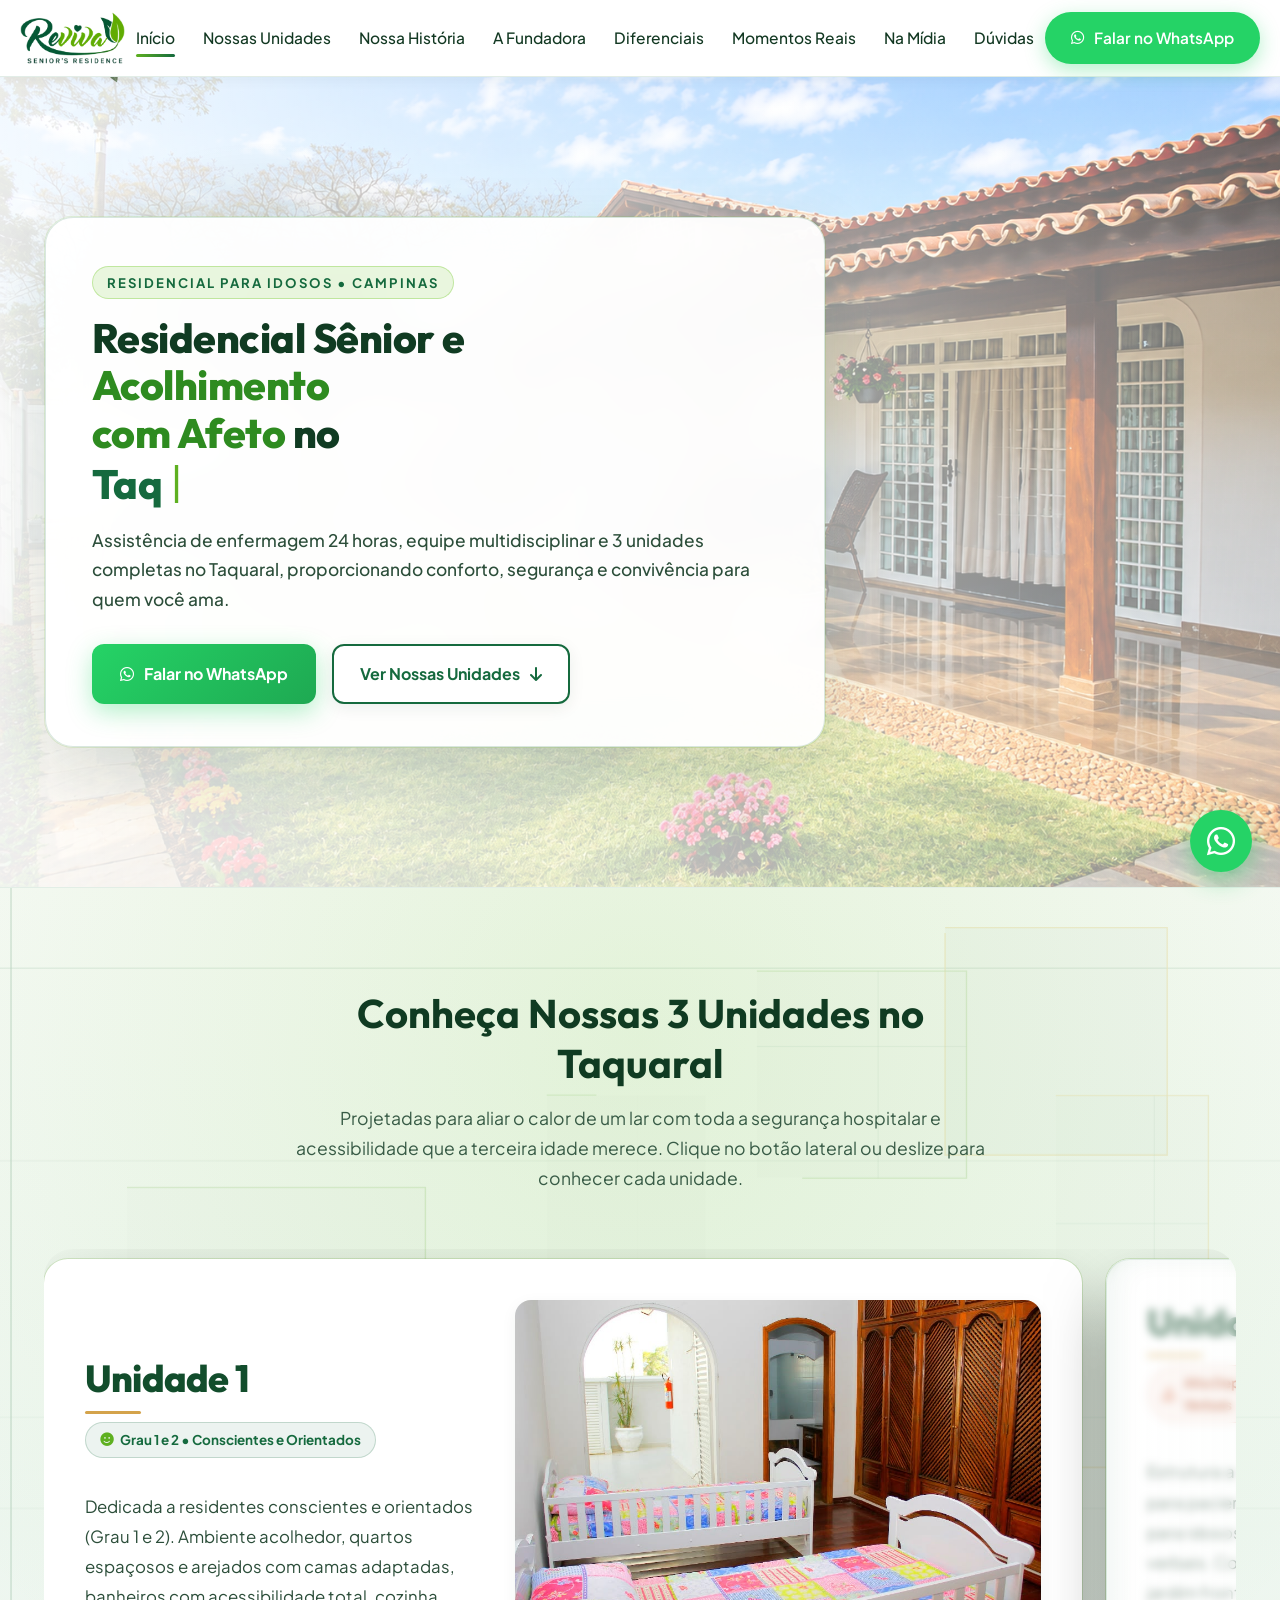
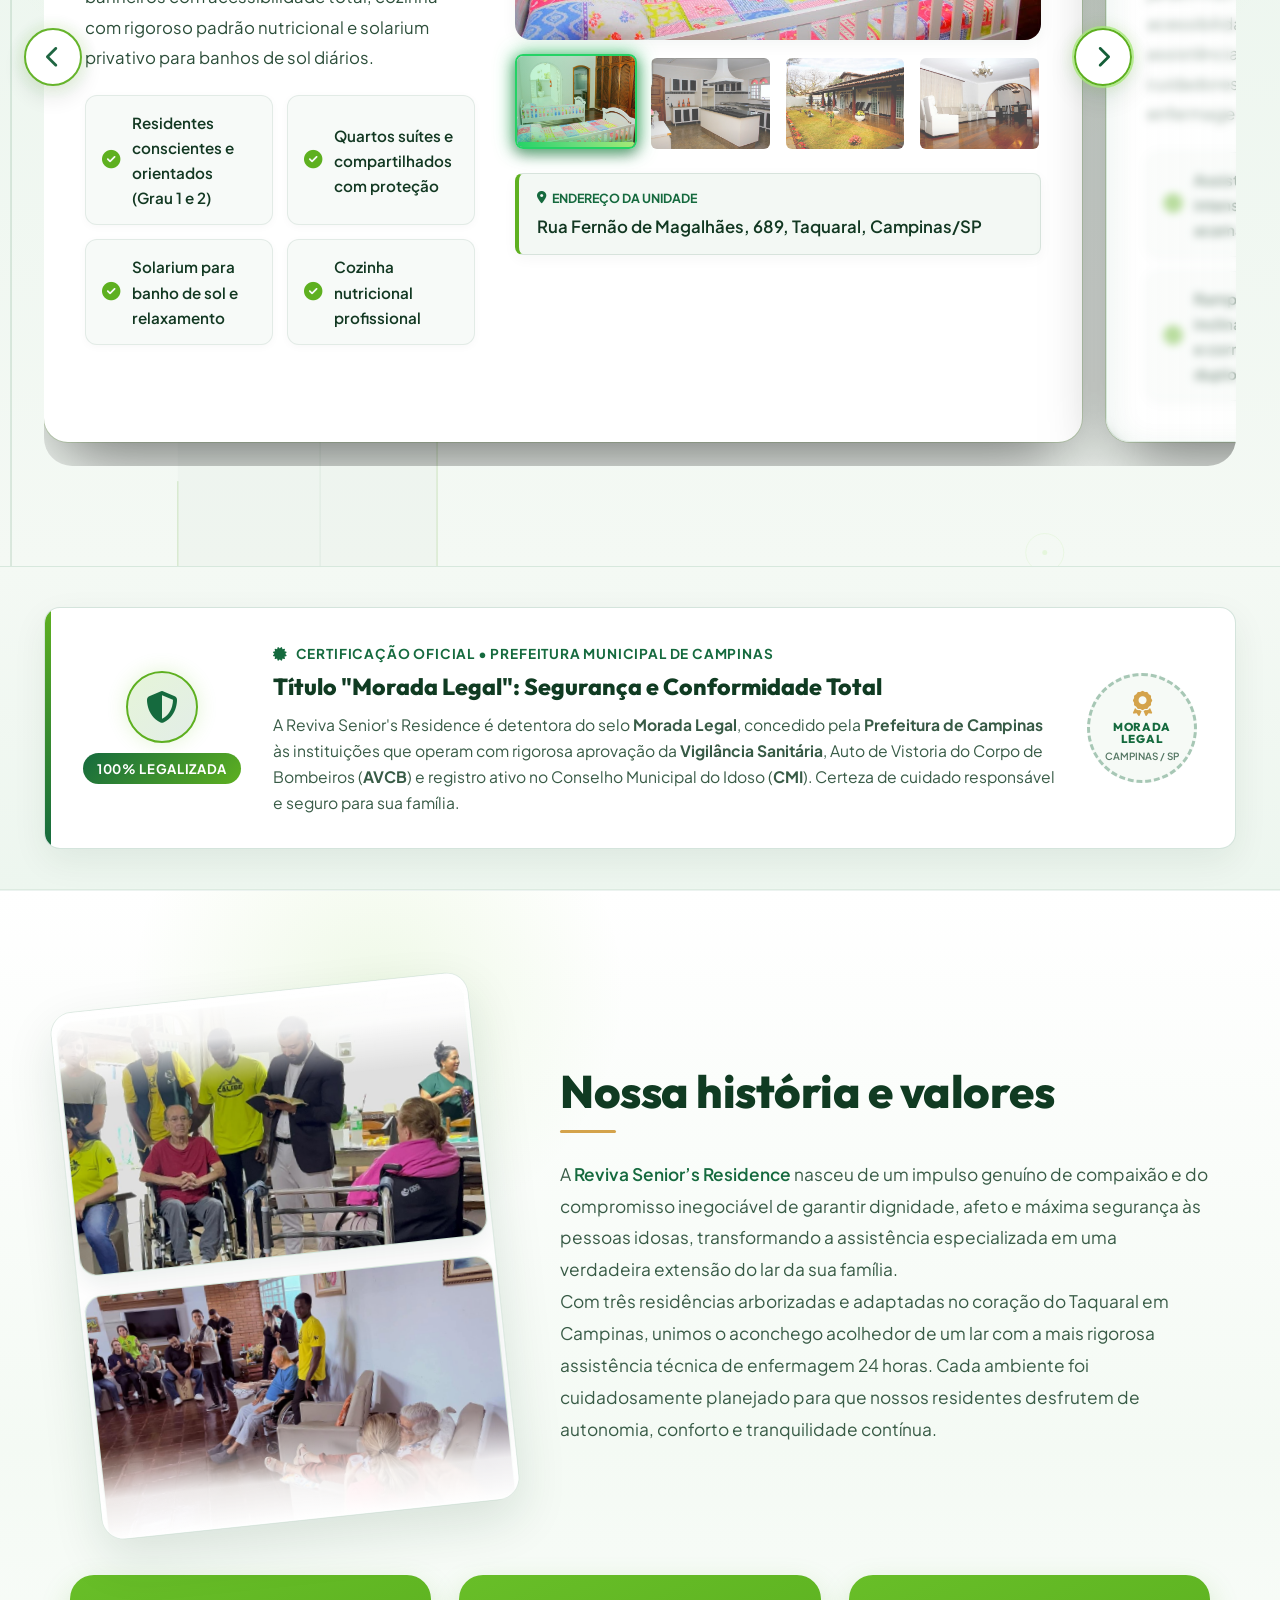
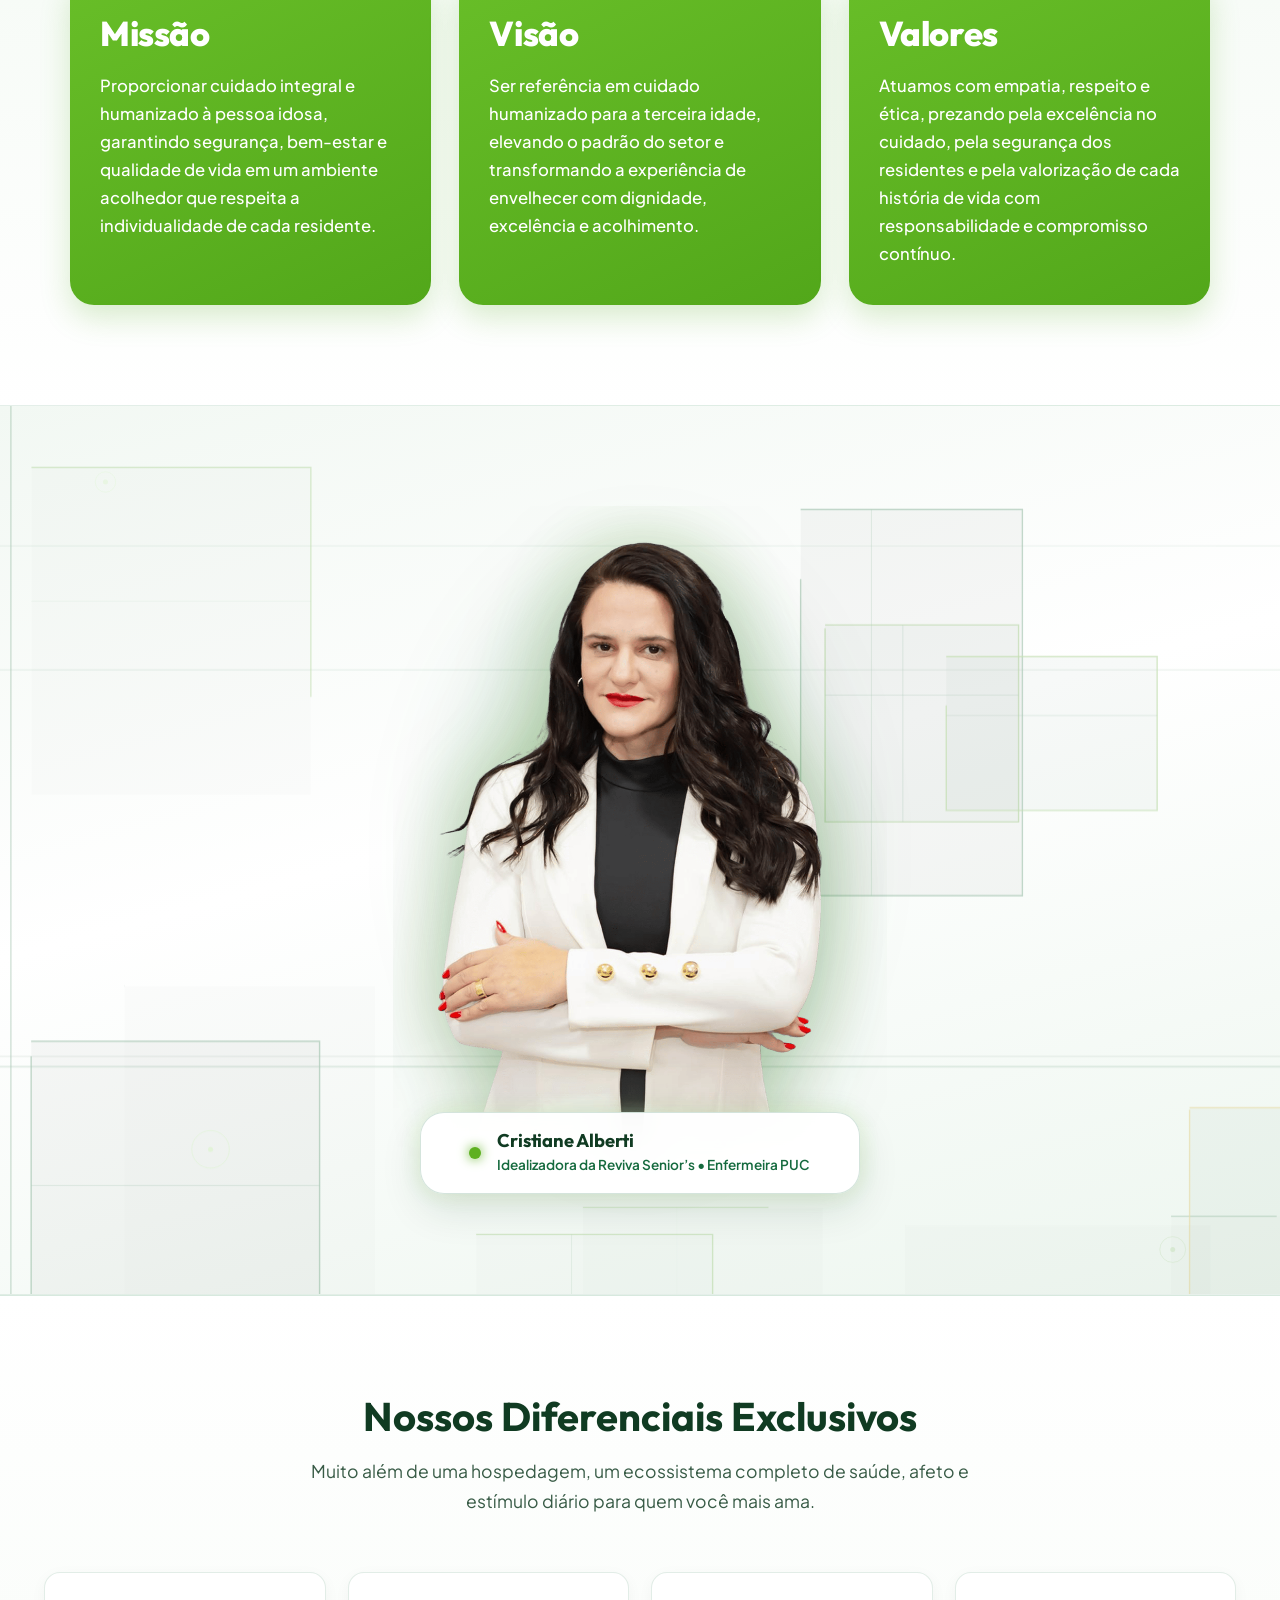
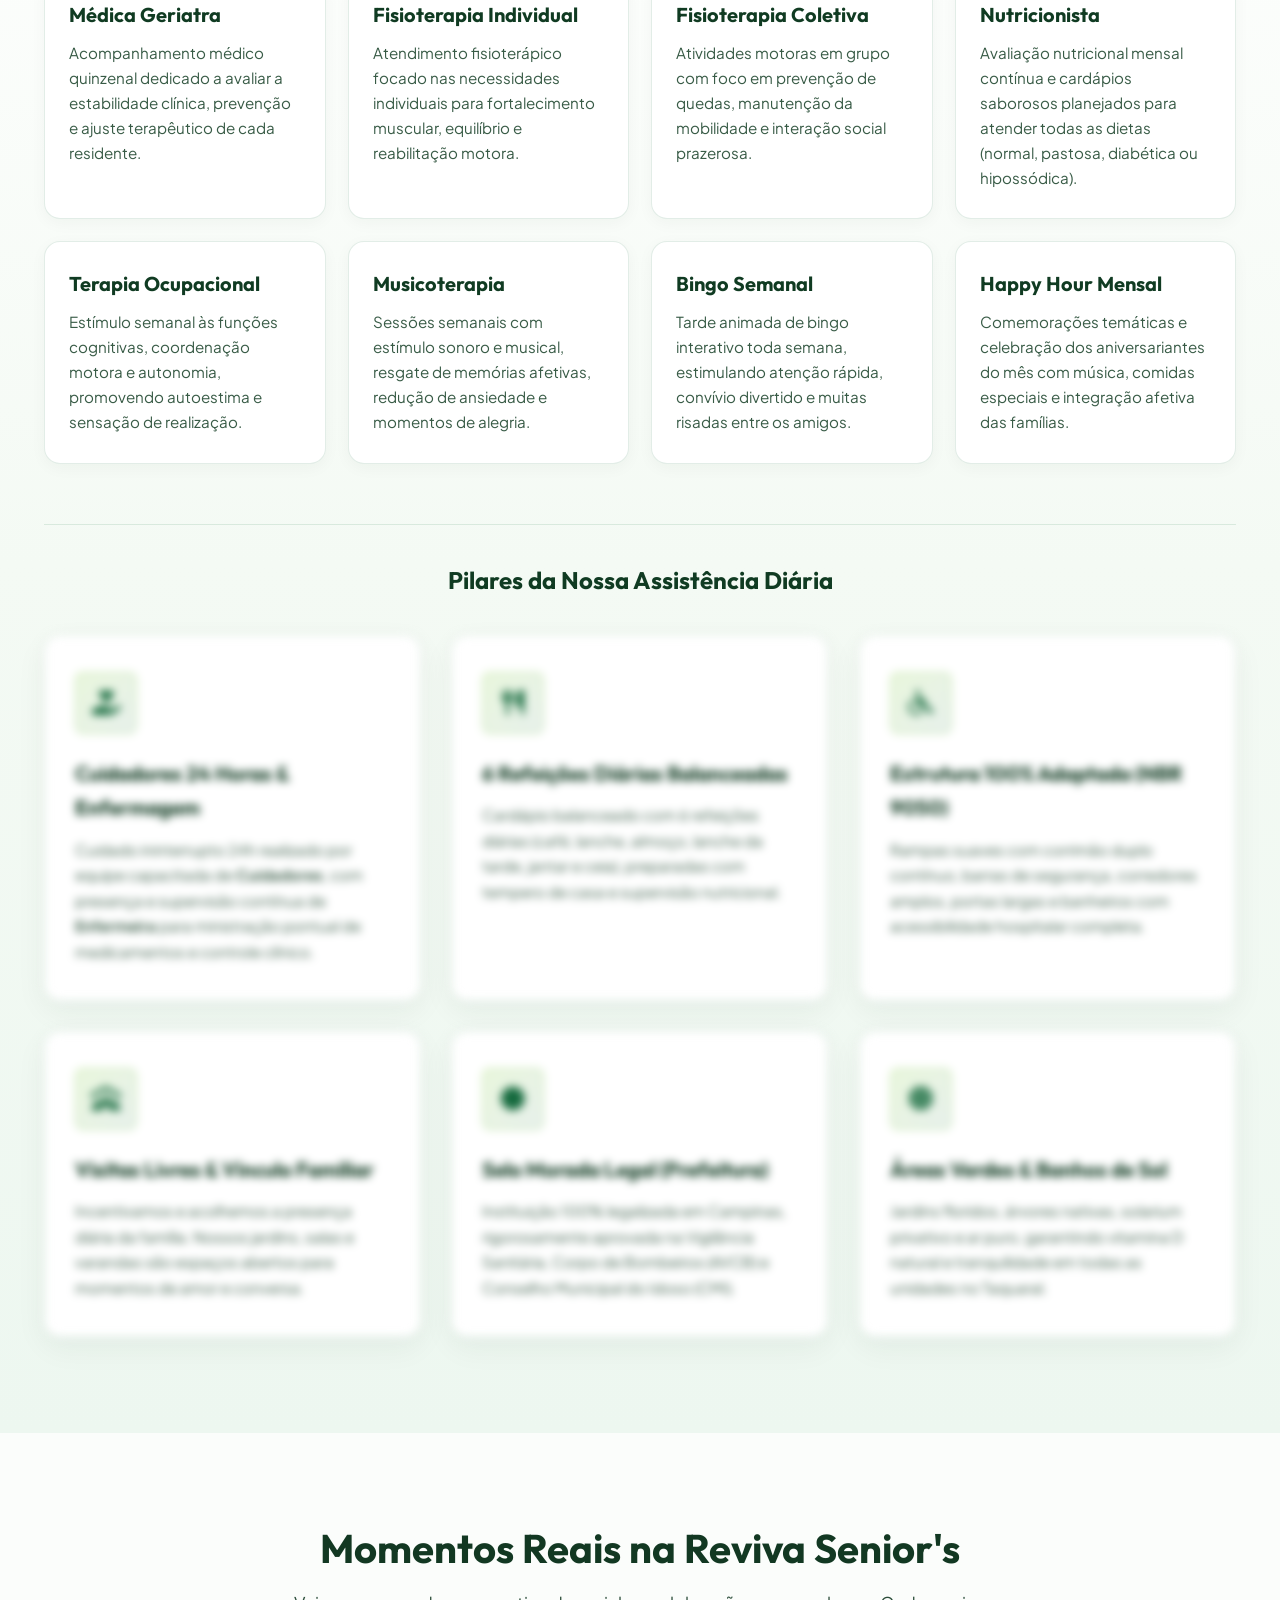
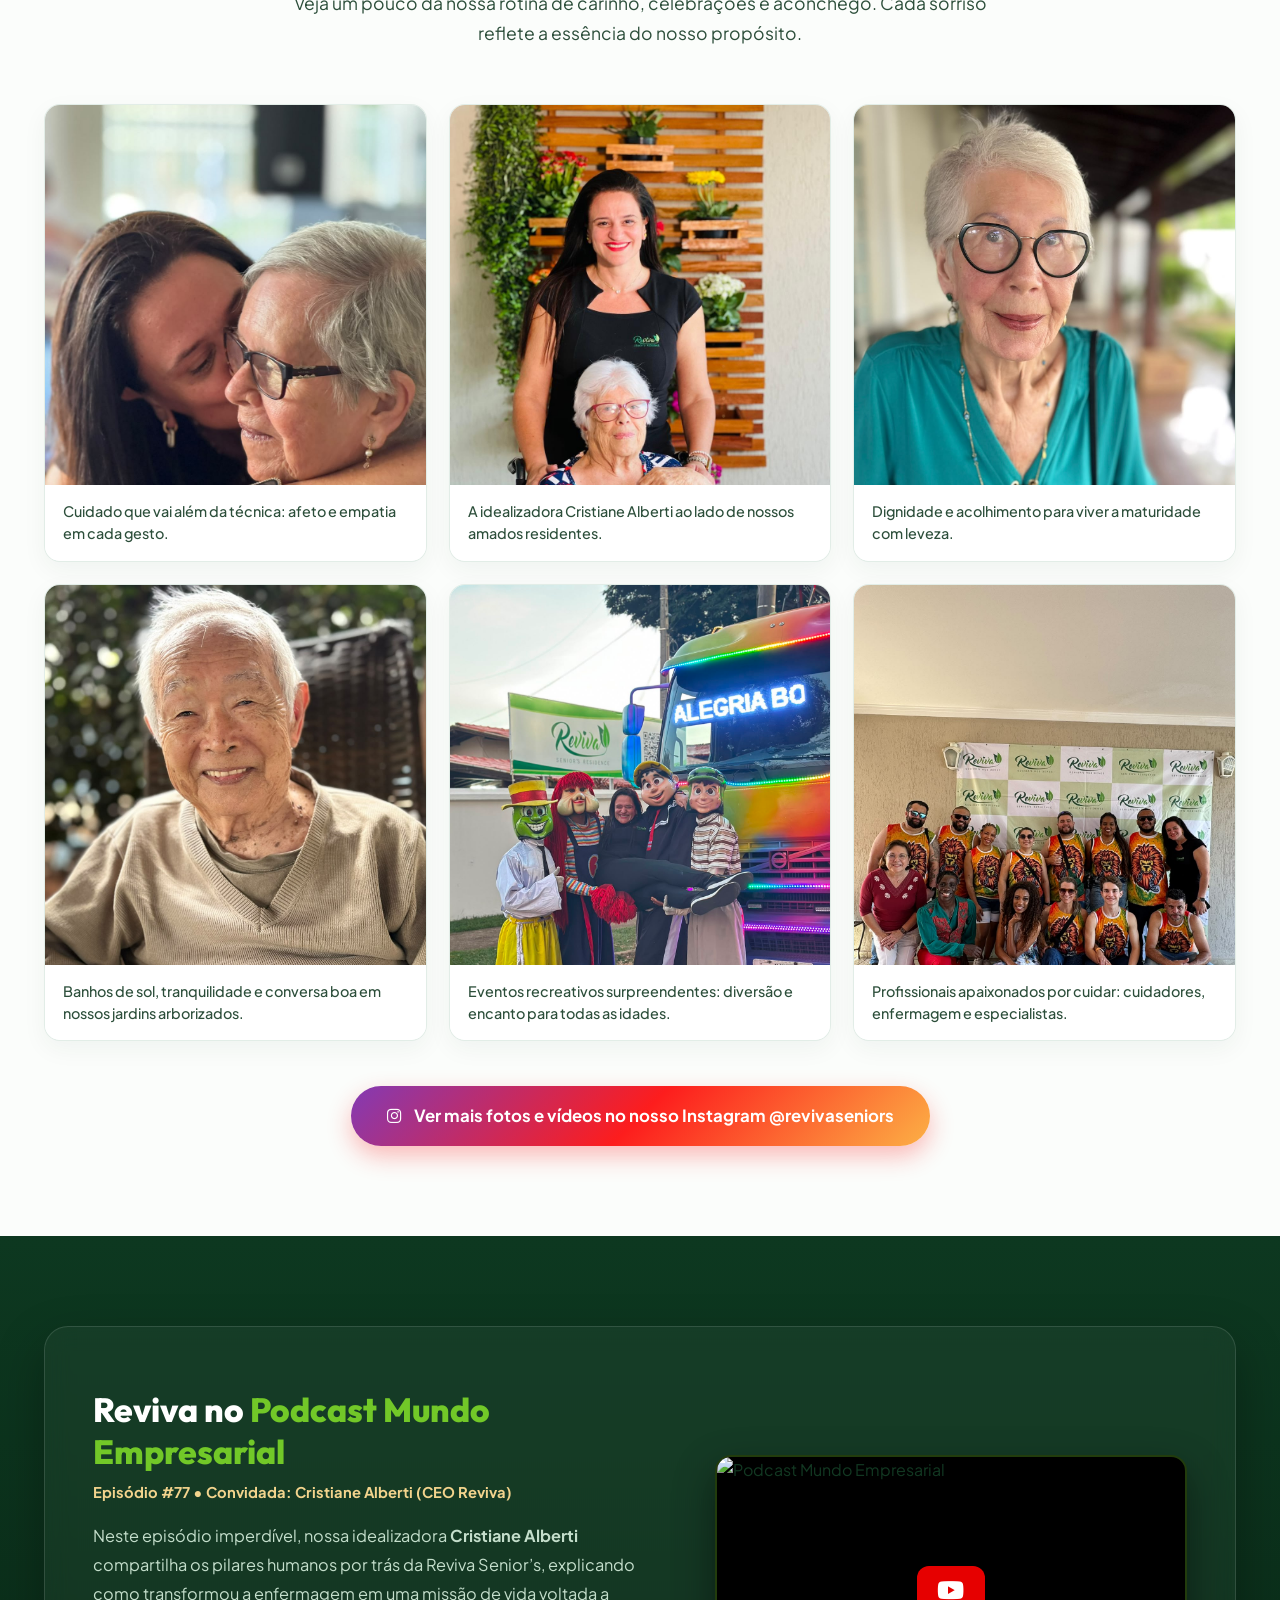
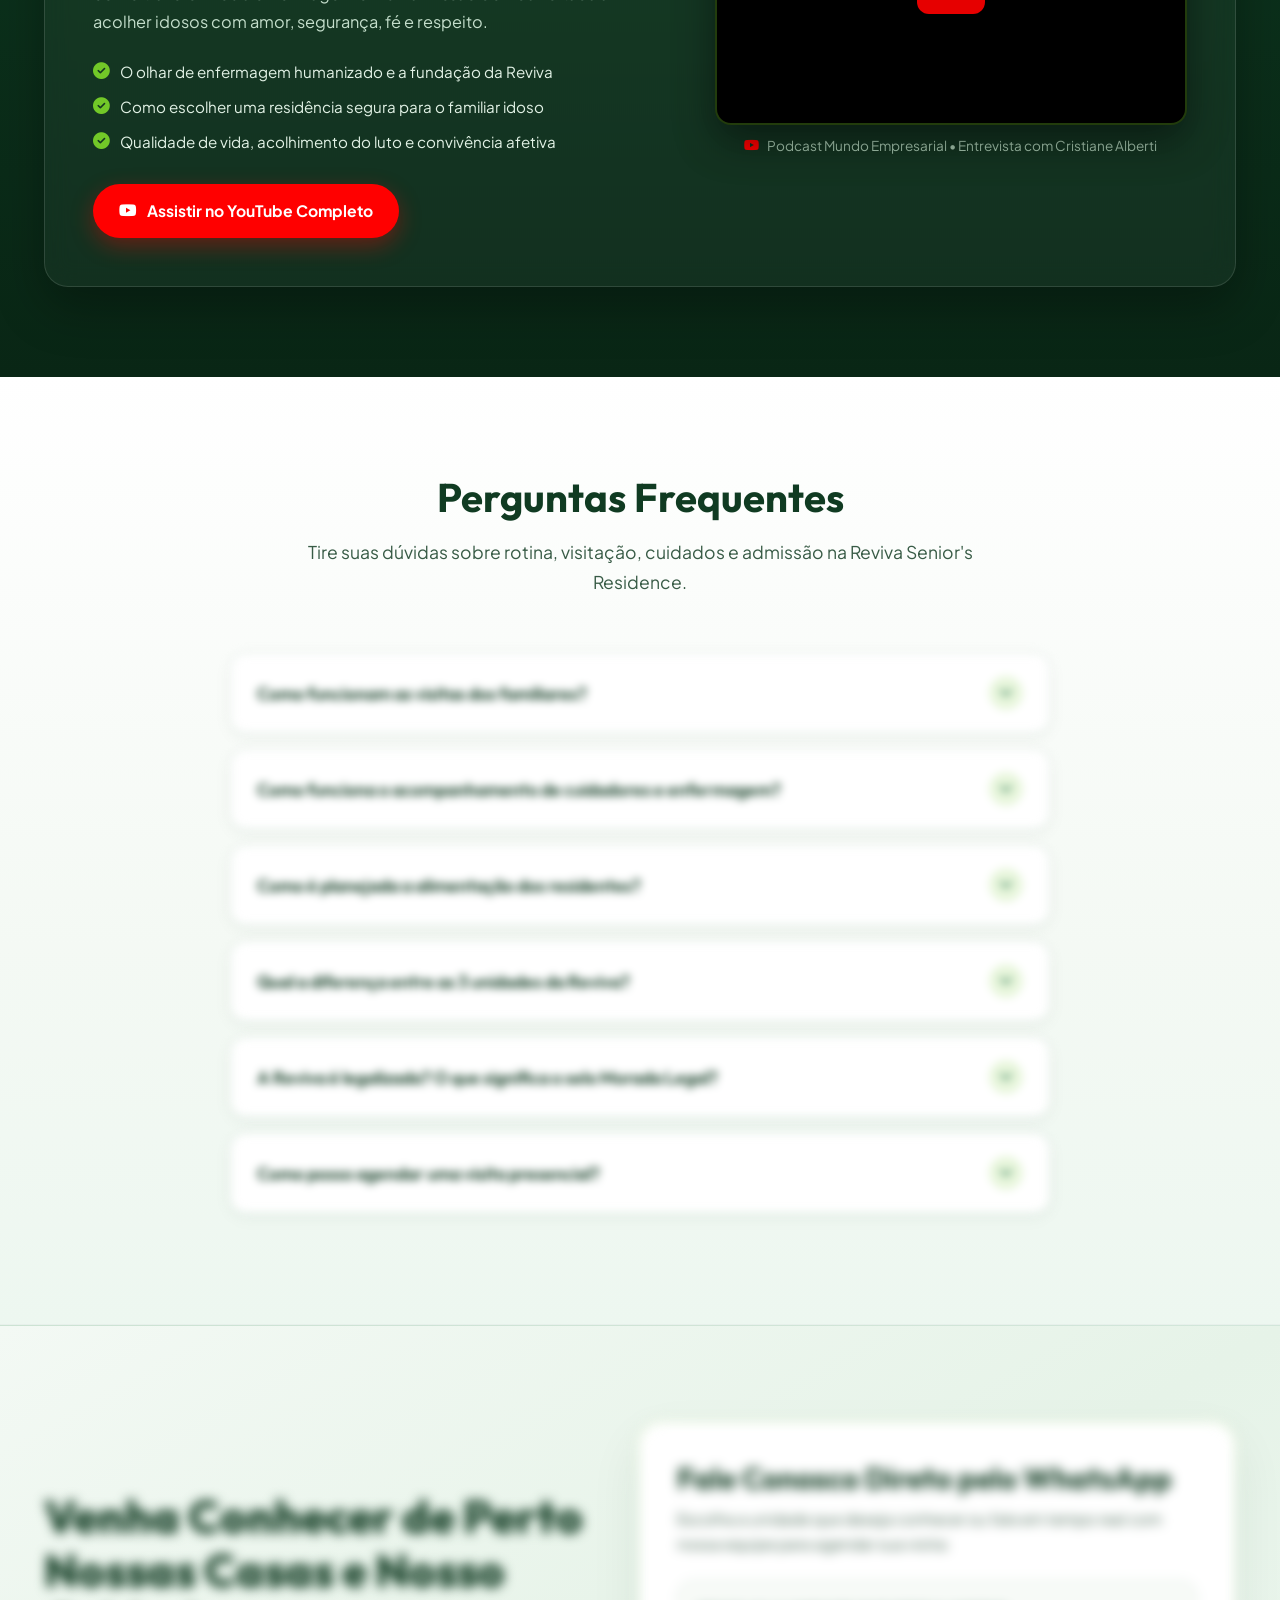
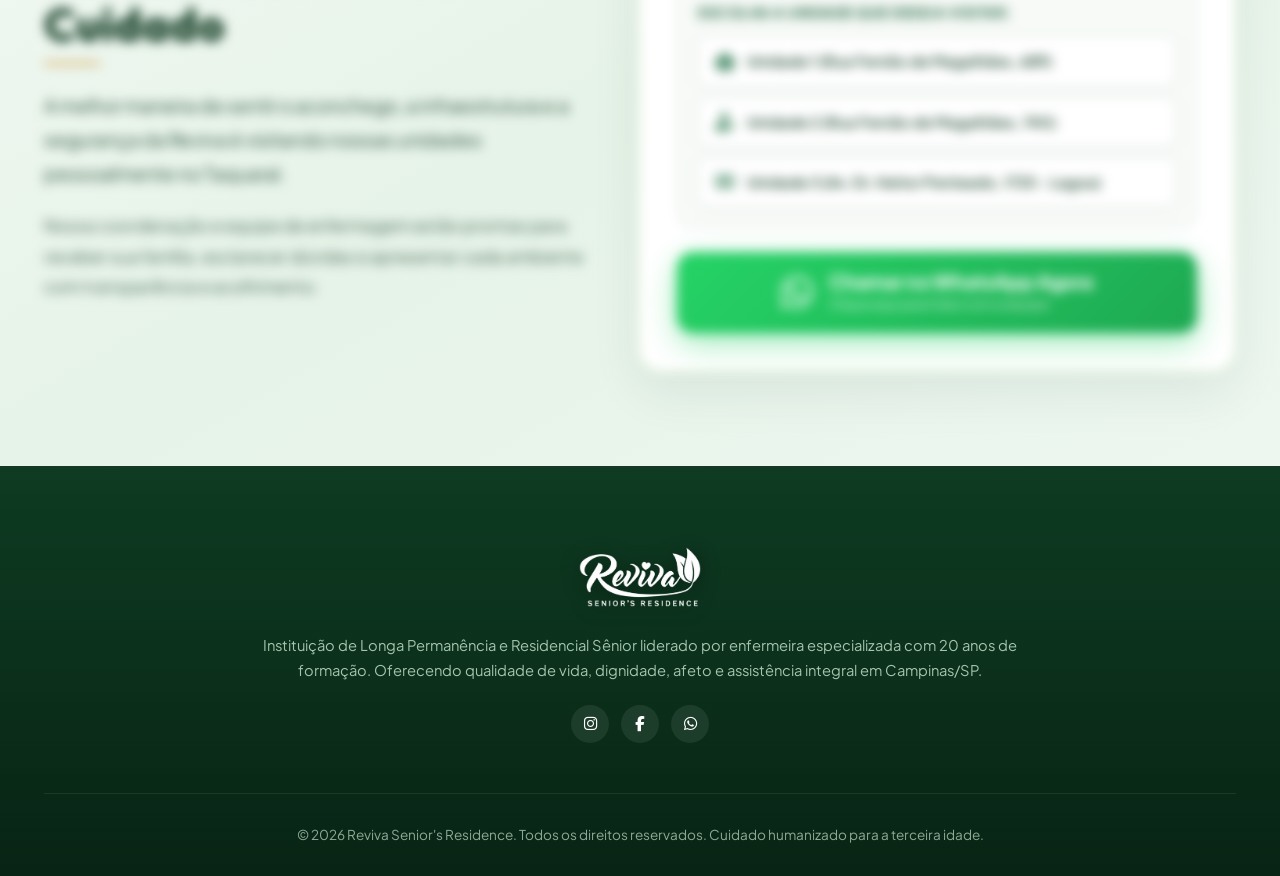
==== commit e2e18cb4: "feat: adicionar cards de Missao, Visao e Valores na secao Nossa Historia e Valores" ====
--- a/index.html
+++ b/index.html
@@ -18,7 +18,7 @@
     <link rel="preconnect" href="https://fonts.googleapis.com">
     <link rel="preconnect" href="https://fonts.gstatic.com" crossorigin>
     <link rel="stylesheet" href="https://cdnjs.cloudflare.com/ajax/libs/font-awesome/6.4.0/css/all.min.css">
-    <link rel="stylesheet" href="style.css?v=29">
+    <link rel="stylesheet" href="style.css?v=30">
 </head>
 
 <body>
@@ -510,6 +510,30 @@
                     </p>
                 </div>
 
+            </div>
+
+            <!-- CARDS DE MISSÃO, VISÃO E VALORES -->
+            <div class="history-mvv-grid">
+                <div class="history-mvv-card">
+                    <h3 class="mvv-title">Missão</h3>
+                    <p class="mvv-desc">
+                        Proporcionar cuidado integral e humanizado à pessoa idosa, garantindo segurança, bem-estar e qualidade de vida em um ambiente acolhedor que respeita a individualidade de cada residente.
+                    </p>
+                </div>
+
+                <div class="history-mvv-card">
+                    <h3 class="mvv-title">Visão</h3>
+                    <p class="mvv-desc">
+                        Ser referência em cuidado humanizado para a terceira idade, elevando o padrão do setor e transformando a experiência de envelhecer com dignidade, excelência e acolhimento.
+                    </p>
+                </div>
+
+                <div class="history-mvv-card">
+                    <h3 class="mvv-title">Valores</h3>
+                    <p class="mvv-desc">
+                        Atuamos com empatia, respeito e ética, prezando pela excelência no cuidado, pela segurança dos residentes e pela valorização de cada história de vida com responsabilidade e compromisso contínuo.
+                    </p>
+                </div>
             </div>
         </div>
     </section>
--- a/style.css
+++ b/style.css
@@ -2128,6 +2128,52 @@
   font-weight: 600;
 }
 
+/* Cards de Missão, Visão e Valores (História) */
+.history-mvv-grid {
+  display: grid;
+  grid-template-columns: repeat(3, 1fr);
+  gap: 28px;
+  max-width: 1140px;
+  margin: 54px auto 0 auto;
+  width: 100%;
+}
+
+.history-mvv-card {
+  background: #62ba26;
+  background: linear-gradient(155deg, #68be28 0%, #52a71a 100%);
+  border-radius: 24px;
+  padding: 38px 30px;
+  color: #ffffff;
+  box-shadow: 0 12px 30px rgba(82, 167, 26, 0.22);
+  transition: transform 0.35s cubic-bezier(0.2, 0.8, 0.2, 1), box-shadow 0.35s ease;
+  display: flex;
+  flex-direction: column;
+}
+
+.history-mvv-card:hover {
+  transform: translateY(-6px);
+  box-shadow: 0 18px 40px rgba(82, 167, 26, 0.32), 0 0 20px rgba(114, 200, 40, 0.25);
+}
+
+.history-mvv-card .mvv-title {
+  font-family: var(--font-heading);
+  font-size: 2.15rem;
+  font-weight: 800;
+  color: #ffffff;
+  margin-bottom: 18px;
+  letter-spacing: -0.4px;
+  line-height: 1.2;
+}
+
+.history-mvv-card .mvv-desc {
+  font-family: var(--font-body);
+  font-size: 1.04rem;
+  font-weight: 500;
+  line-height: 1.68;
+  color: #ffffff;
+  margin: 0;
+}
+
 
 /* ==========================================================================
    SEÇÃO: DIFERENCIAIS & PILARES DO CUIDADO HUMANIZADO
@@ -3273,6 +3319,12 @@
     grid-template-columns: repeat(2, 1fr);
   }
 
+  .history-mvv-grid {
+    grid-template-columns: 1fr;
+    gap: 20px;
+    margin-top: 40px;
+  }
+
   .footer-grid {
     grid-template-columns: repeat(2, 1fr);
   }
@@ -3648,6 +3700,27 @@
     justify-content: center;
   }
 
+  .history-mvv-grid {
+    grid-template-columns: 1fr !important;
+    gap: 16px !important;
+    margin-top: 36px !important;
+  }
+
+  .history-mvv-card {
+    padding: 30px 24px !important;
+    border-radius: 20px !important;
+  }
+
+  .history-mvv-card .mvv-title {
+    font-size: 1.85rem !important;
+    margin-bottom: 14px !important;
+  }
+
+  .history-mvv-card .mvv-desc {
+    font-size: 0.98rem !important;
+    line-height: 1.65 !important;
+  }
+
   .history-btn {
     width: 100%;
     justify-content: center;
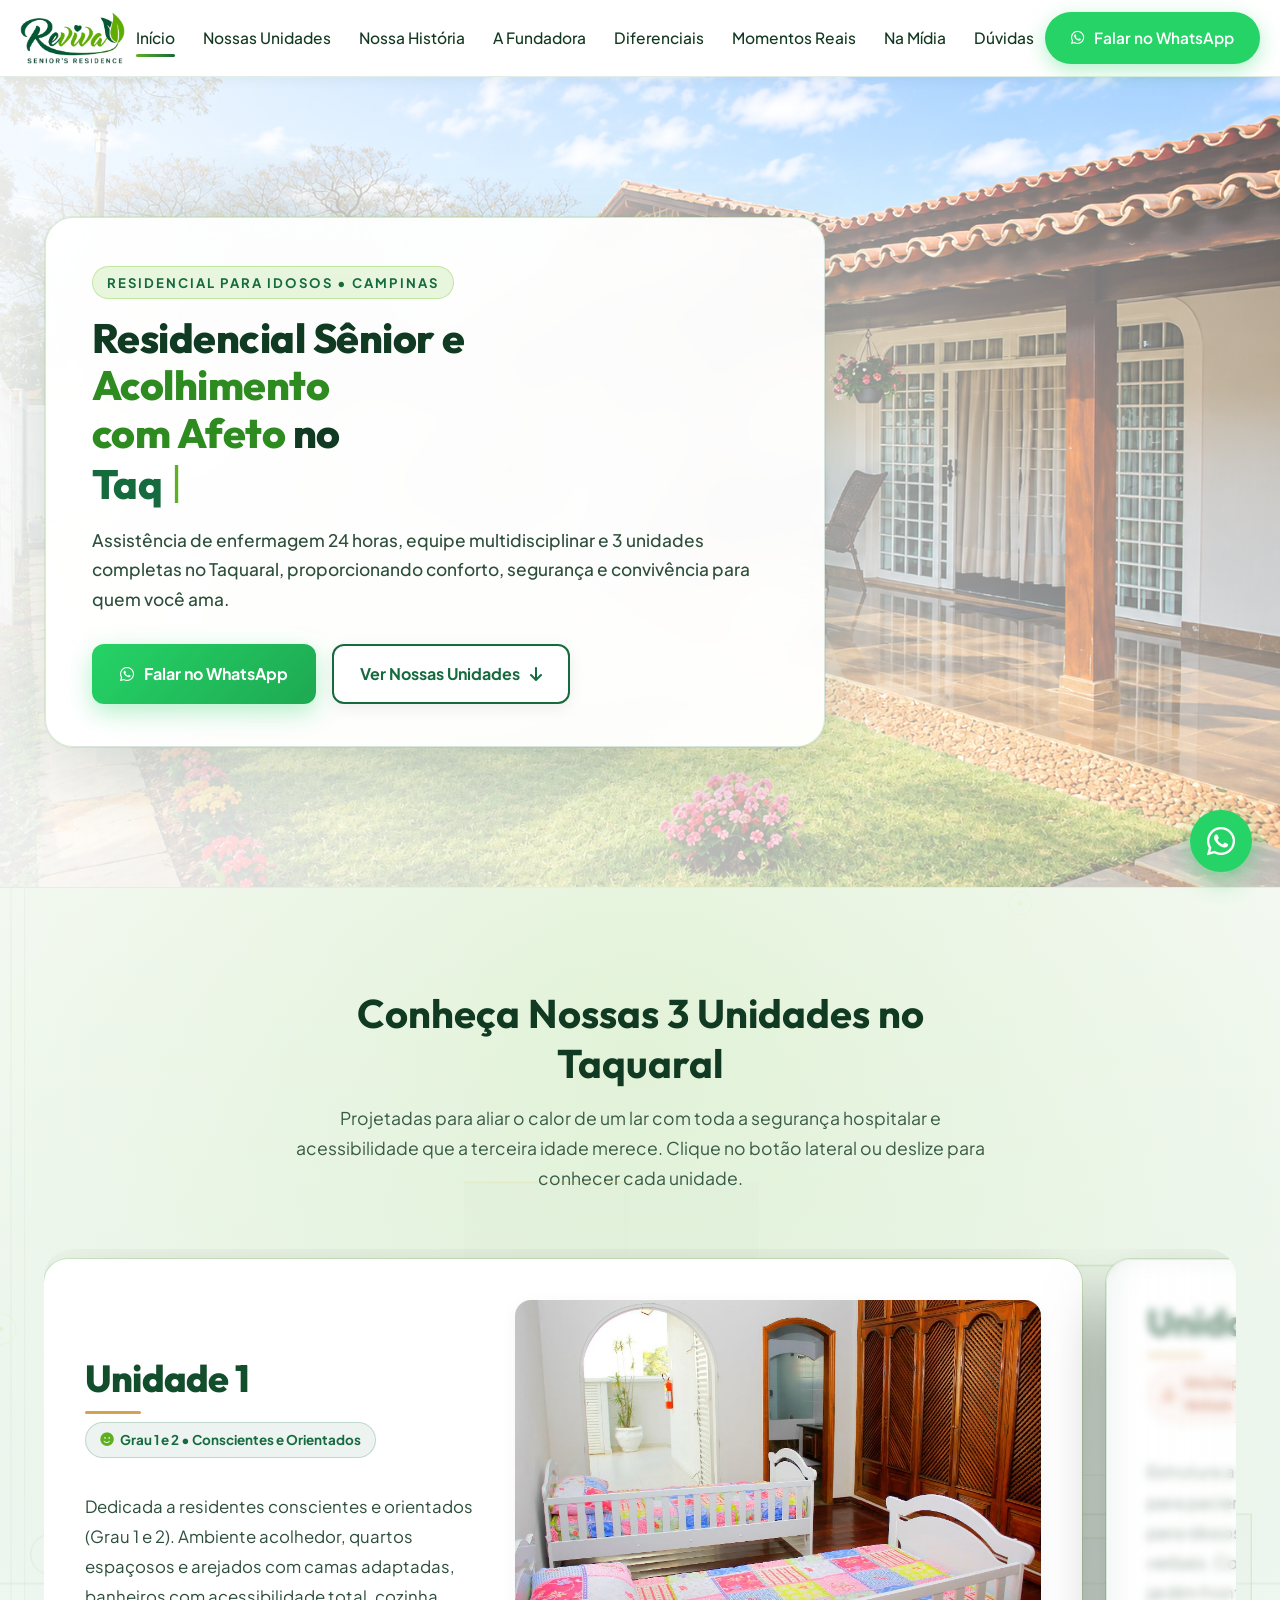
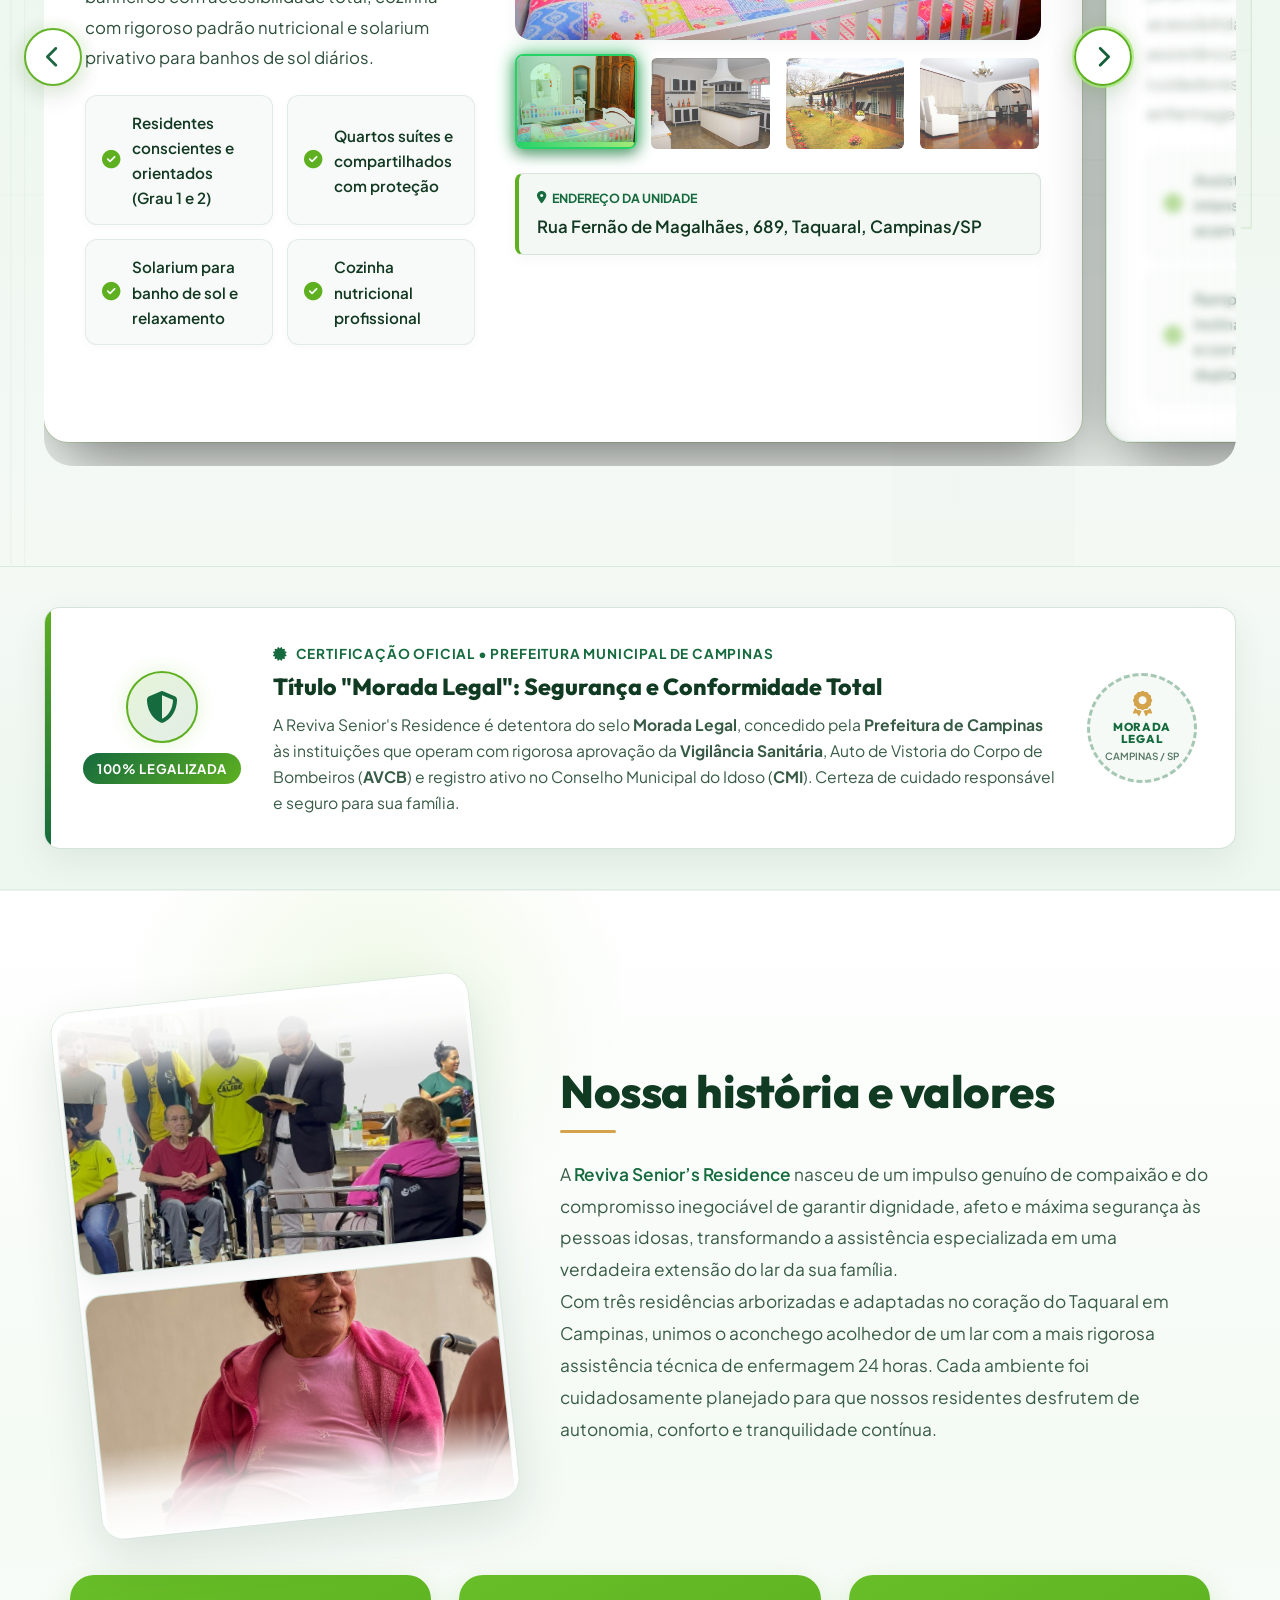
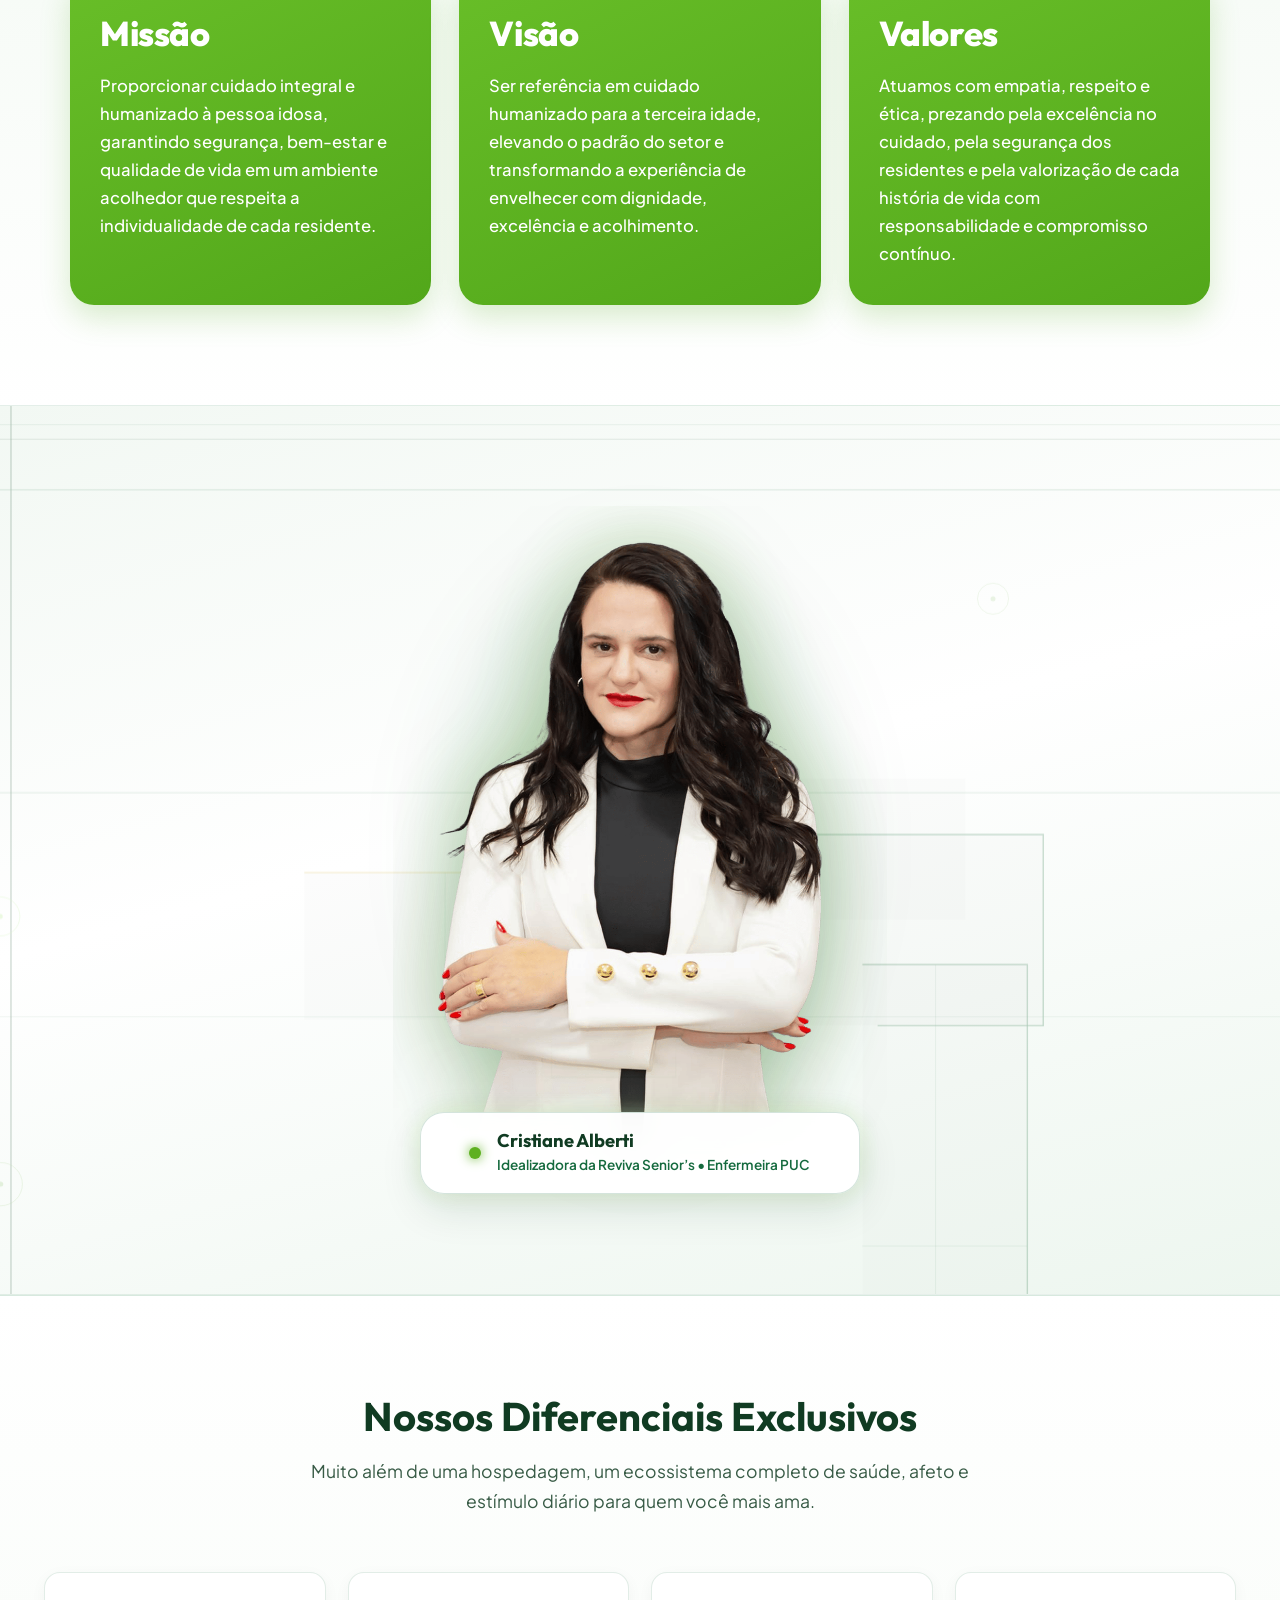
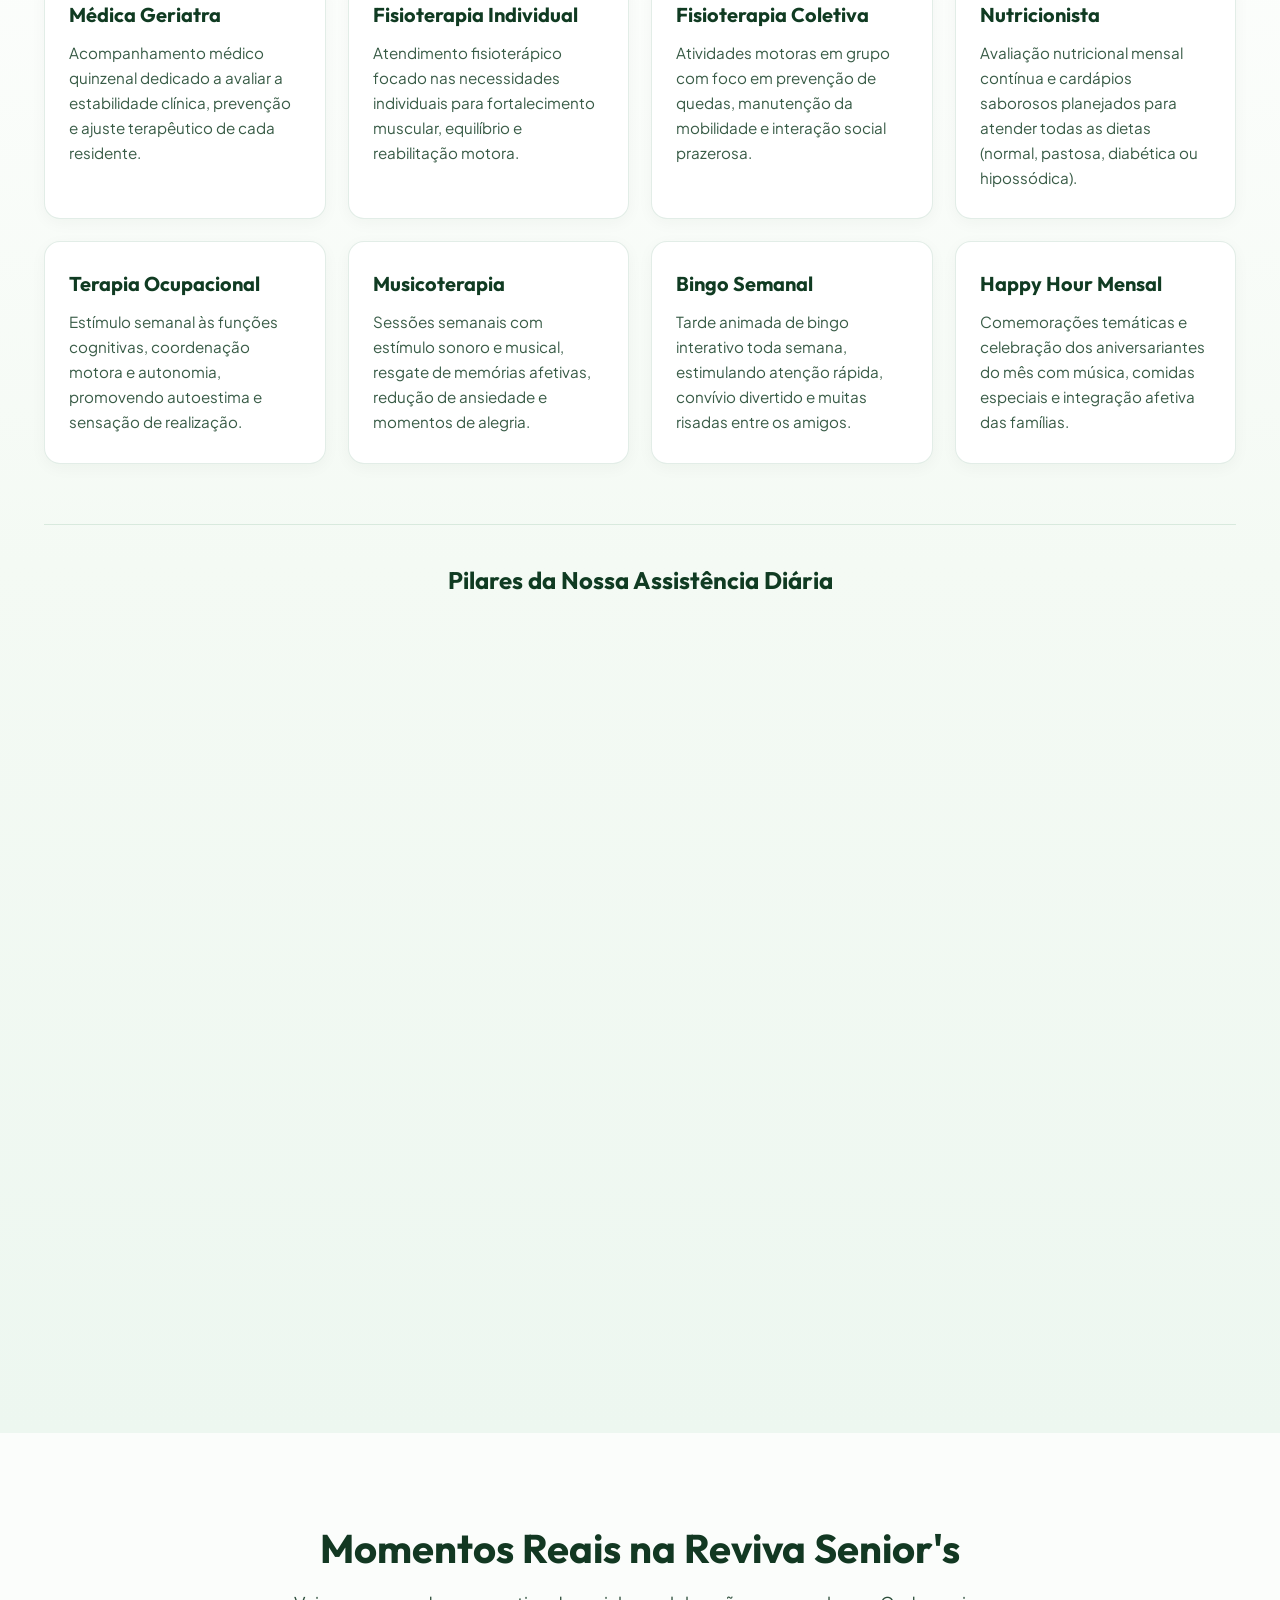
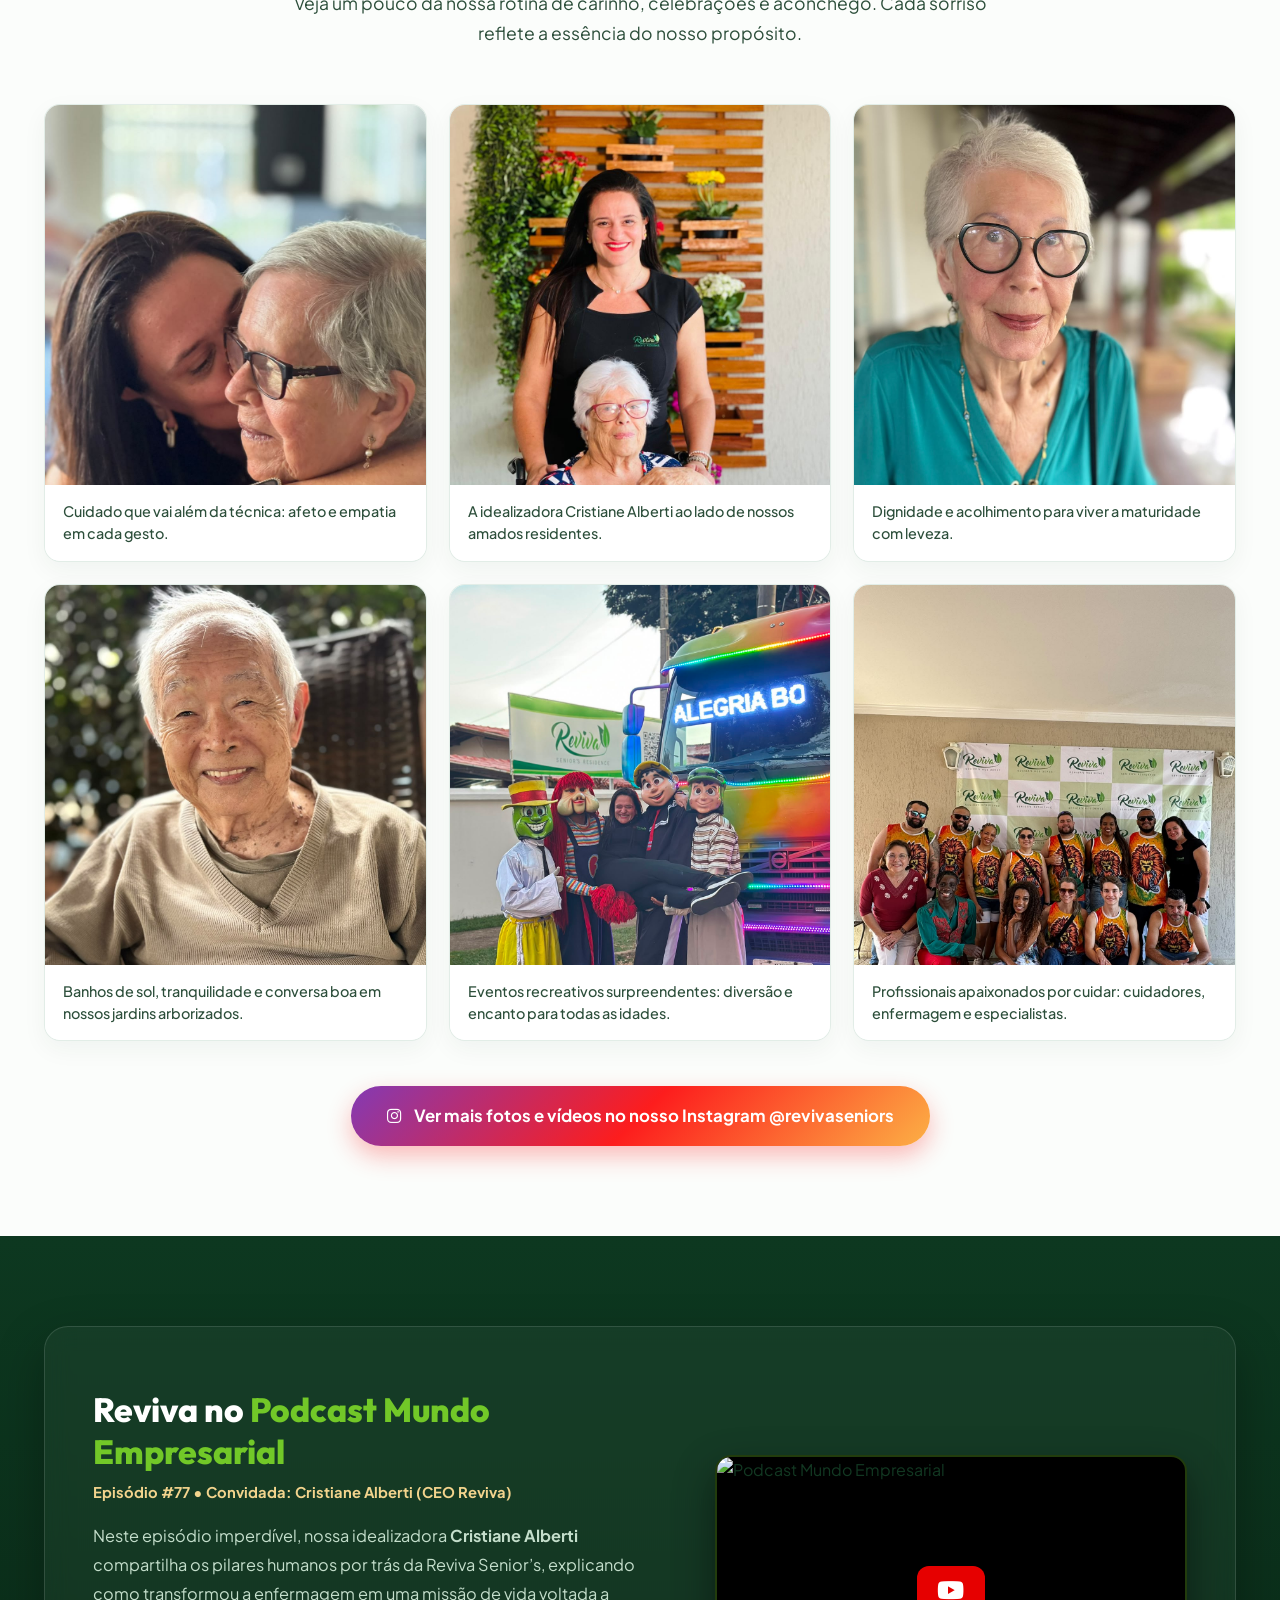
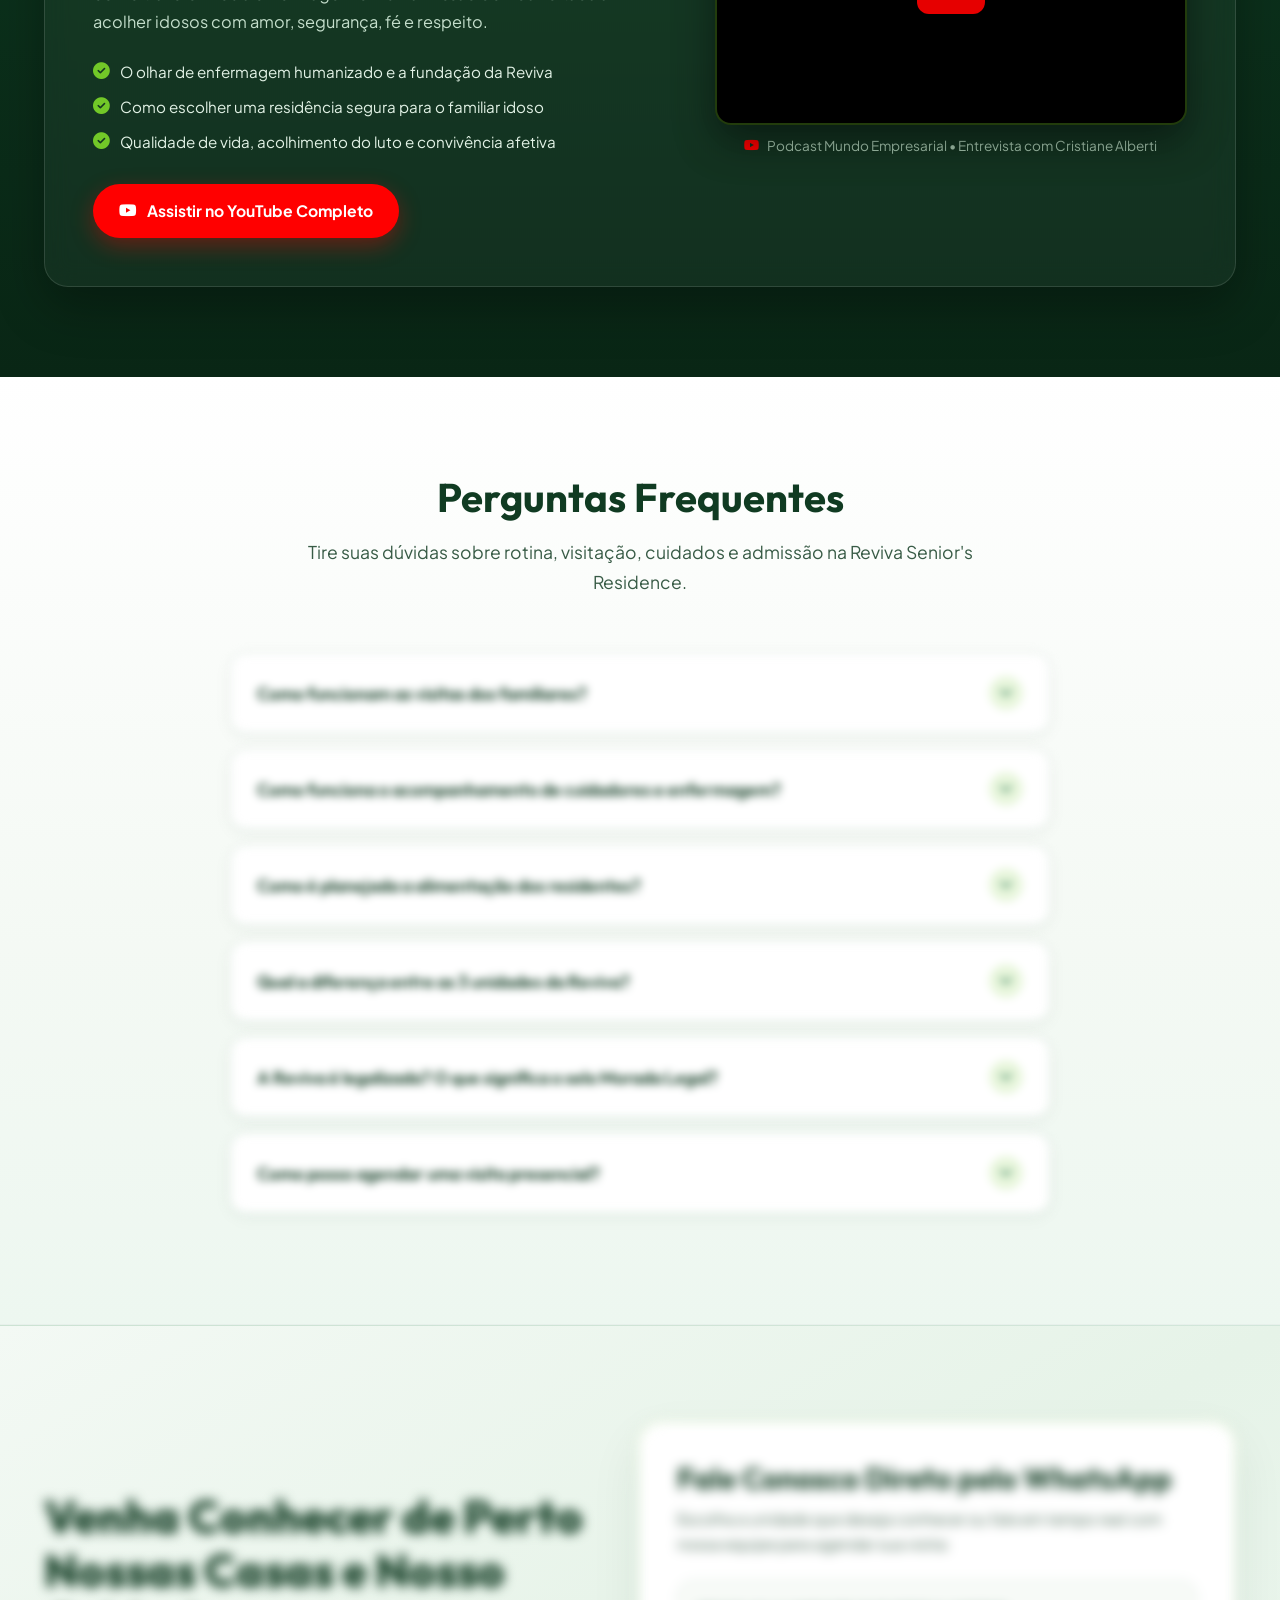
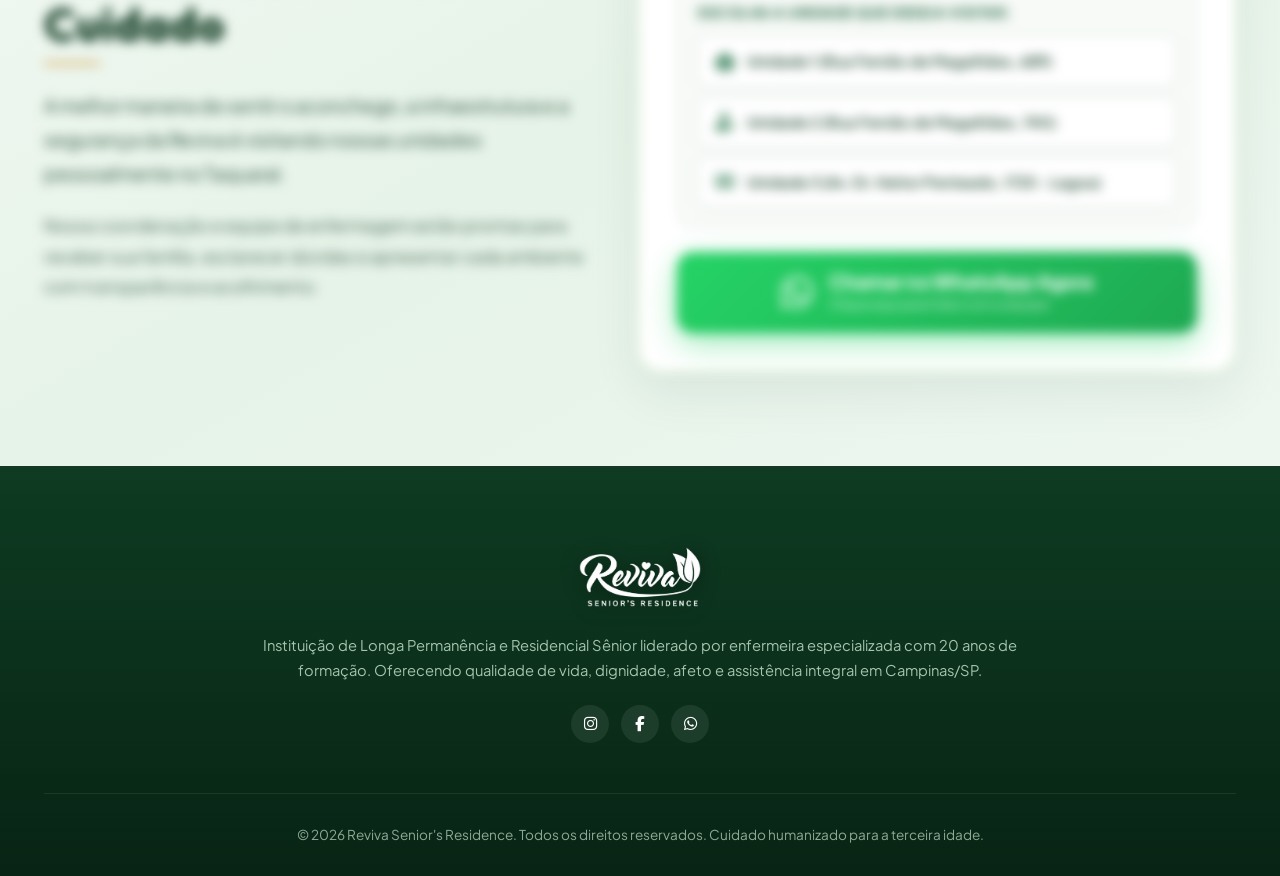
==== commit 5bb56a99: "feat: adicionar novas fotos ao carrossel vertical na secao historia e valores" ====
--- a/index.html
+++ b/index.html
@@ -413,8 +413,9 @@
                             <div class="film-mask-bottom"></div>
 
                             <!-- Track contínuo com imagens 1 a 7 duplicadas para loop infinito sem cortes -->
+                            <!-- Track contínuo com fotos da rotina duplicadas para loop infinito sem cortes -->
                             <div class="film-track" id="filmTrack">
-                                <!-- Primeiro Bloco (Imagens 1 a 7) -->
+                                <!-- Primeiro Bloco de Fotos -->
                                 <div class="film-item">
                                     <div class="film-card">
                                         <img src="img/1.jpg" alt="Acolhimento e Integração na Reviva" loading="lazy">
@@ -422,36 +423,101 @@
                                 </div>
                                 <div class="film-item">
                                     <div class="film-card">
+                                        <img src="img/SaveClip.App_825277257_18465462751190488_8535529856753874535_n.jpg" alt="Momentos de Carinho e Cuidado na Reviva" loading="lazy">
+                                    </div>
+                                </div>
+                                <div class="film-item">
+                                    <div class="film-card">
                                         <img src="img/2.jpg" alt="Convivência e Música no Salão Reviva" loading="lazy">
                                     </div>
                                 </div>
                                 <div class="film-item">
                                     <div class="film-card">
+                                        <img src="img/SaveClip.App_827109942_18465462730190488_8102657381460230008_n.jpg" alt="Rotina Humanizada e Convivência" loading="lazy">
+                                    </div>
+                                </div>
+                                <div class="film-item">
+                                    <div class="film-card">
                                         <img src="img/3.jpg" alt="Cristiane Alberti e Equipe de Cuidado" loading="lazy">
                                     </div>
                                 </div>
                                 <div class="film-item">
                                     <div class="film-card">
+                                        <img src="img/SaveClip.App_828562267_18465462793190488_4999112498865561271_n.jpg" alt="Atividades e Bem-estar na Reviva" loading="lazy">
+                                    </div>
+                                </div>
+                                <div class="film-item">
+                                    <div class="film-card">
                                         <img src="img/4.jpg" alt="Atenção e Diálogo com Residentes" loading="lazy">
                                     </div>
                                 </div>
                                 <div class="film-item">
                                     <div class="film-card">
+                                        <img src="img/SaveClip.App_828859383_18465462748190488_9175967293670105119_n.jpg" alt="Conexão e Afeto com Residentes" loading="lazy">
+                                    </div>
+                                </div>
+                                <div class="film-item">
+                                    <div class="film-card">
                                         <img src="img/5.jpg" alt="Atividades e Sorrisos Coletivos" loading="lazy">
                                     </div>
                                 </div>
                                 <div class="film-item">
                                     <div class="film-card">
+                                        <img src="img/SaveClip.App_829339943_18465462775190488_7539436022058190923_n.jpg" alt="Cuidado Diário e Dedicação" loading="lazy">
+                                    </div>
+                                </div>
+                                <div class="film-item">
+                                    <div class="film-card">
                                         <img src="img/6.jpg" alt="Terapia Musical e Conforto" loading="lazy">
                                     </div>
                                 </div>
                                 <div class="film-item">
                                     <div class="film-card">
+                                        <img src="img/SaveClip.App_829543990_18465462784190488_4202174266471305006_n.jpg" alt="Espaços Verdes e Convivência Acolhedora" loading="lazy">
+                                    </div>
+                                </div>
+                                <div class="film-item">
+                                    <div class="film-card">
                                         <img src="img/7.jpg" alt="Espaço Aconchegante e Convivência" loading="lazy">
                                     </div>
                                 </div>
-
-                                <!-- Segundo Bloco Idêntico para Loop Perfeito (1 a 7) -->
+                                <div class="film-item">
+                                    <div class="film-card">
+                                        <img src="img/SaveClip.App_830497554_18465973816190488_6091538888121882827_n.jpg" alt="Atenção Individualizada na Reviva" loading="lazy">
+                                    </div>
+                                </div>
+                                <div class="film-item">
+                                    <div class="film-card">
+                                        <img src="img/SaveClip.App_831021588_18465973858190488_7442020491564263608_n.jpg" alt="Vida Social e Integração" loading="lazy">
+                                    </div>
+                                </div>
+                                <div class="film-item">
+                                    <div class="film-card">
+                                        <img src="img/SaveClip.App_831118706_18465973834190488_8738077926631728442_n.jpg" alt="Celebrações e Felicidade" loading="lazy">
+                                    </div>
+                                </div>
+                                <div class="film-item">
+                                    <div class="film-card">
+                                        <img src="img/SaveClip.App_831437246_18465973801190488_850333612192525892_n.jpg" alt="Sorrisos e Afeto Genuíno" loading="lazy">
+                                    </div>
+                                </div>
+                                <div class="film-item">
+                                    <div class="film-card">
+                                        <img src="img/SaveClip.App_833346052_18465973819190488_911831920304638457_n.jpg" alt="Tranquilidade e Serenidade no Jardim" loading="lazy">
+                                    </div>
+                                </div>
+                                <div class="film-item">
+                                    <div class="film-card">
+                                        <img src="img/SaveClip.App_833752712_18465973861190488_8218012723181037334_n.jpg" alt="Acolhimento Familiar na Reviva" loading="lazy">
+                                    </div>
+                                </div>
+                                <div class="film-item">
+                                    <div class="film-card">
+                                        <img src="img/SaveClip.App_833784979_18465973837190488_1941337120006748797_n.jpg" alt="Ambiente Seguro e Confortável" loading="lazy">
+                                    </div>
+                                </div>
+
+                                <!-- Segundo Bloco Idêntico para Loop Perfeito Contínuo -->
                                 <div class="film-item" aria-hidden="true">
                                     <div class="film-card">
                                         <img src="img/1.jpg" alt="" loading="lazy">
@@ -459,32 +525,97 @@
                                 </div>
                                 <div class="film-item" aria-hidden="true">
                                     <div class="film-card">
+                                        <img src="img/SaveClip.App_825277257_18465462751190488_8535529856753874535_n.jpg" alt="" loading="lazy">
+                                    </div>
+                                </div>
+                                <div class="film-item" aria-hidden="true">
+                                    <div class="film-card">
                                         <img src="img/2.jpg" alt="" loading="lazy">
                                     </div>
                                 </div>
                                 <div class="film-item" aria-hidden="true">
                                     <div class="film-card">
+                                        <img src="img/SaveClip.App_827109942_18465462730190488_8102657381460230008_n.jpg" alt="" loading="lazy">
+                                    </div>
+                                </div>
+                                <div class="film-item" aria-hidden="true">
+                                    <div class="film-card">
                                         <img src="img/3.jpg" alt="" loading="lazy">
                                     </div>
                                 </div>
                                 <div class="film-item" aria-hidden="true">
                                     <div class="film-card">
+                                        <img src="img/SaveClip.App_828562267_18465462793190488_4999112498865561271_n.jpg" alt="" loading="lazy">
+                                    </div>
+                                </div>
+                                <div class="film-item" aria-hidden="true">
+                                    <div class="film-card">
                                         <img src="img/4.jpg" alt="" loading="lazy">
                                     </div>
                                 </div>
                                 <div class="film-item" aria-hidden="true">
                                     <div class="film-card">
+                                        <img src="img/SaveClip.App_828859383_18465462748190488_9175967293670105119_n.jpg" alt="" loading="lazy">
+                                    </div>
+                                </div>
+                                <div class="film-item" aria-hidden="true">
+                                    <div class="film-card">
                                         <img src="img/5.jpg" alt="" loading="lazy">
                                     </div>
                                 </div>
                                 <div class="film-item" aria-hidden="true">
                                     <div class="film-card">
+                                        <img src="img/SaveClip.App_829339943_18465462775190488_7539436022058190923_n.jpg" alt="" loading="lazy">
+                                    </div>
+                                </div>
+                                <div class="film-item" aria-hidden="true">
+                                    <div class="film-card">
                                         <img src="img/6.jpg" alt="" loading="lazy">
                                     </div>
                                 </div>
                                 <div class="film-item" aria-hidden="true">
                                     <div class="film-card">
+                                        <img src="img/SaveClip.App_829543990_18465462784190488_4202174266471305006_n.jpg" alt="" loading="lazy">
+                                    </div>
+                                </div>
+                                <div class="film-item" aria-hidden="true">
+                                    <div class="film-card">
                                         <img src="img/7.jpg" alt="" loading="lazy">
+                                    </div>
+                                </div>
+                                <div class="film-item" aria-hidden="true">
+                                    <div class="film-card">
+                                        <img src="img/SaveClip.App_830497554_18465973816190488_6091538888121882827_n.jpg" alt="" loading="lazy">
+                                    </div>
+                                </div>
+                                <div class="film-item" aria-hidden="true">
+                                    <div class="film-card">
+                                        <img src="img/SaveClip.App_831021588_18465973858190488_7442020491564263608_n.jpg" alt="" loading="lazy">
+                                    </div>
+                                </div>
+                                <div class="film-item" aria-hidden="true">
+                                    <div class="film-card">
+                                        <img src="img/SaveClip.App_831118706_18465973834190488_8738077926631728442_n.jpg" alt="" loading="lazy">
+                                    </div>
+                                </div>
+                                <div class="film-item" aria-hidden="true">
+                                    <div class="film-card">
+                                        <img src="img/SaveClip.App_831437246_18465973801190488_850333612192525892_n.jpg" alt="" loading="lazy">
+                                    </div>
+                                </div>
+                                <div class="film-item" aria-hidden="true">
+                                    <div class="film-card">
+                                        <img src="img/SaveClip.App_833346052_18465973819190488_911831920304638457_n.jpg" alt="" loading="lazy">
+                                    </div>
+                                </div>
+                                <div class="film-item" aria-hidden="true">
+                                    <div class="film-card">
+                                        <img src="img/SaveClip.App_833752712_18465973861190488_8218012723181037334_n.jpg" alt="" loading="lazy">
+                                    </div>
+                                </div>
+                                <div class="film-item" aria-hidden="true">
+                                    <div class="film-card">
+                                        <img src="img/SaveClip.App_833784979_18465973837190488_1941337120006748797_n.jpg" alt="" loading="lazy">
                                     </div>
                                 </div>
                             </div>
--- a/style.css
+++ b/style.css
@@ -2004,7 +2004,7 @@
   display: flex;
   flex-direction: column;
   gap: 20px;
-  animation: filmScrollUpTrack 32s linear infinite;
+  animation: filmScrollUpTrack 80s linear infinite;
   will-change: transform;
 }
 
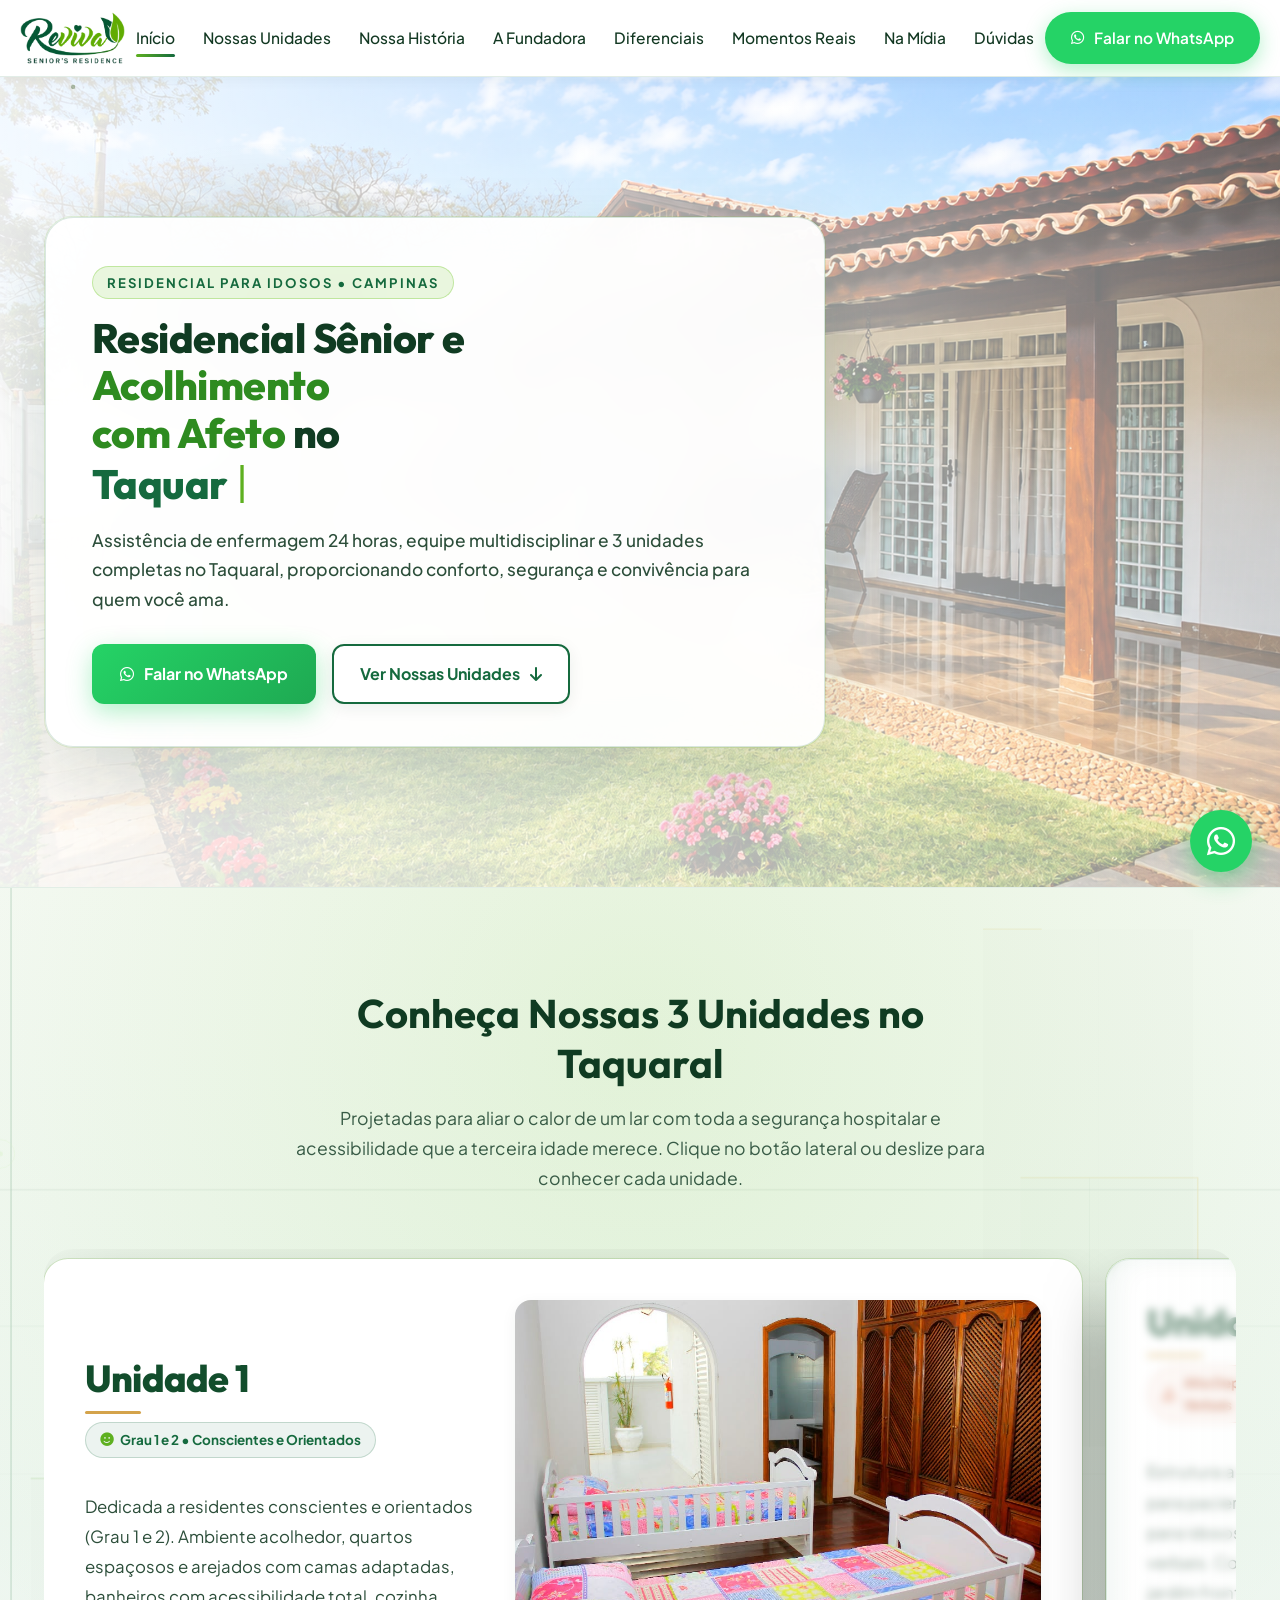
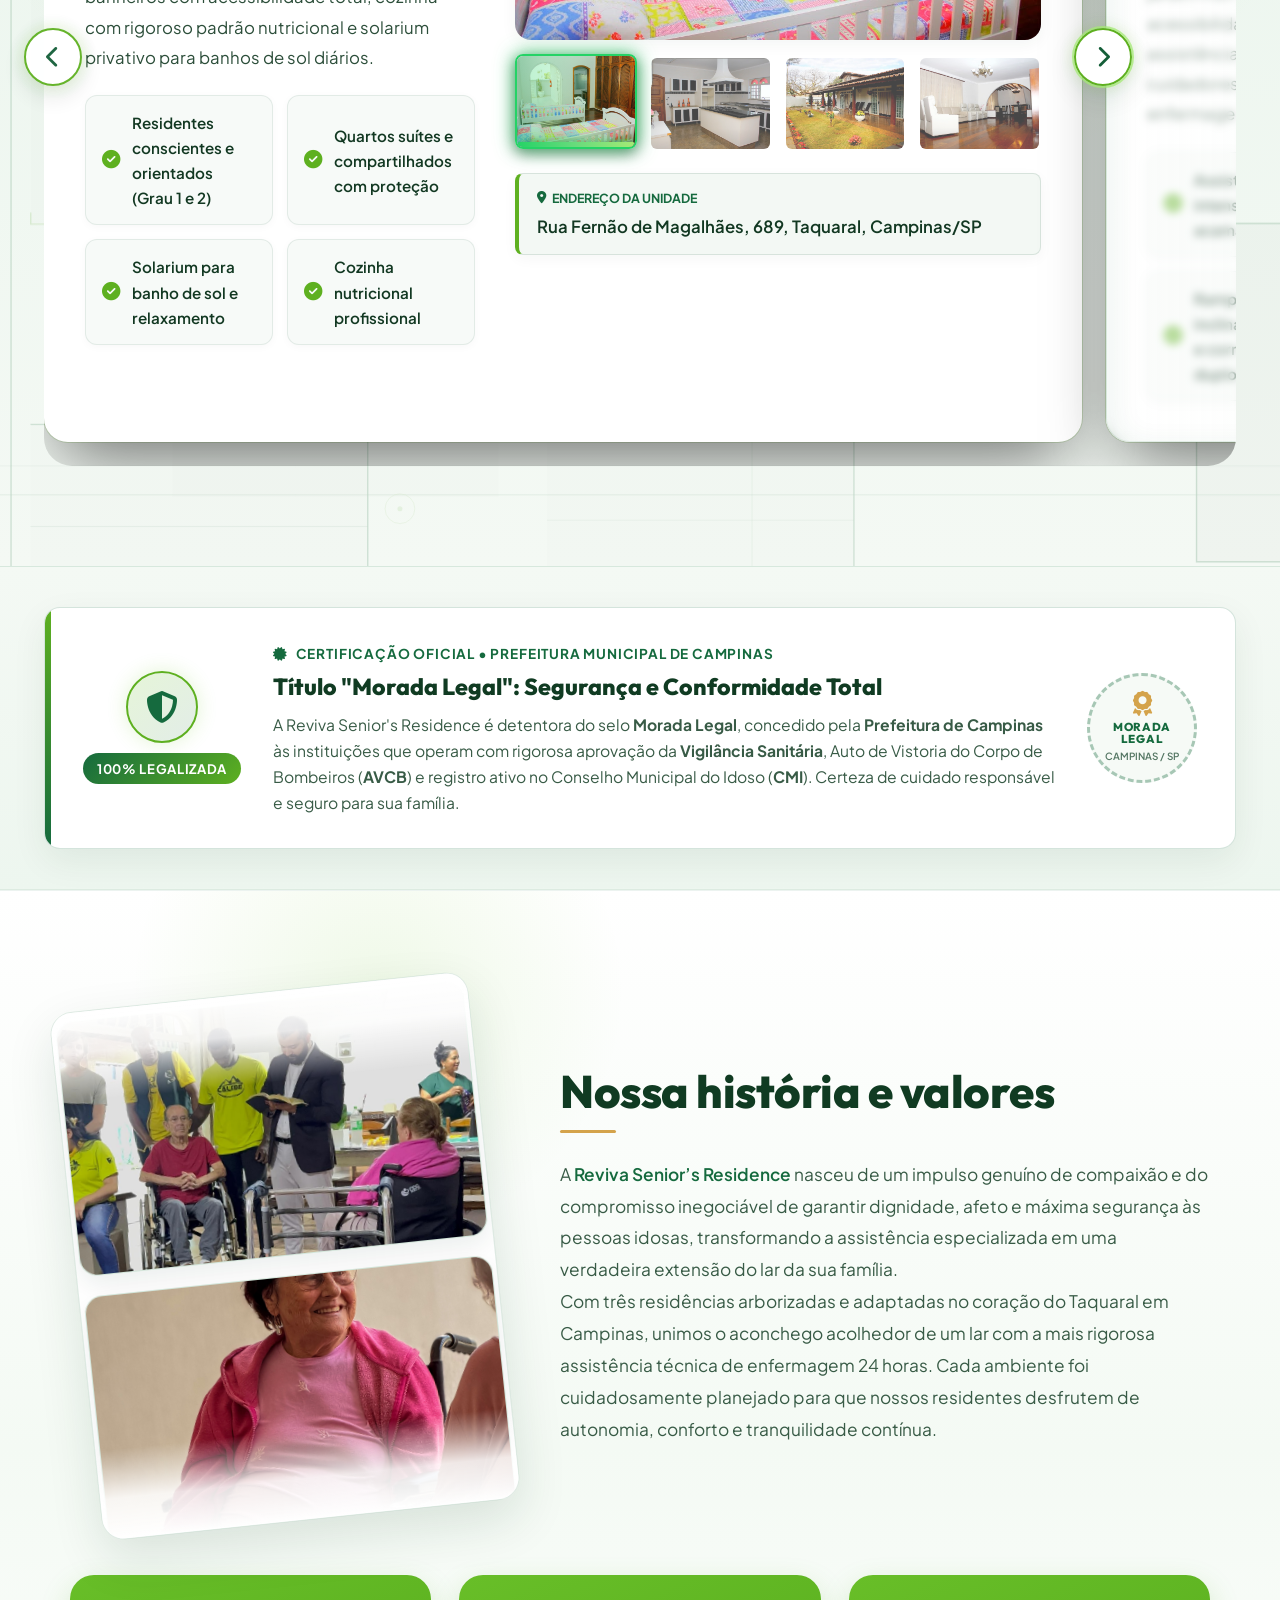
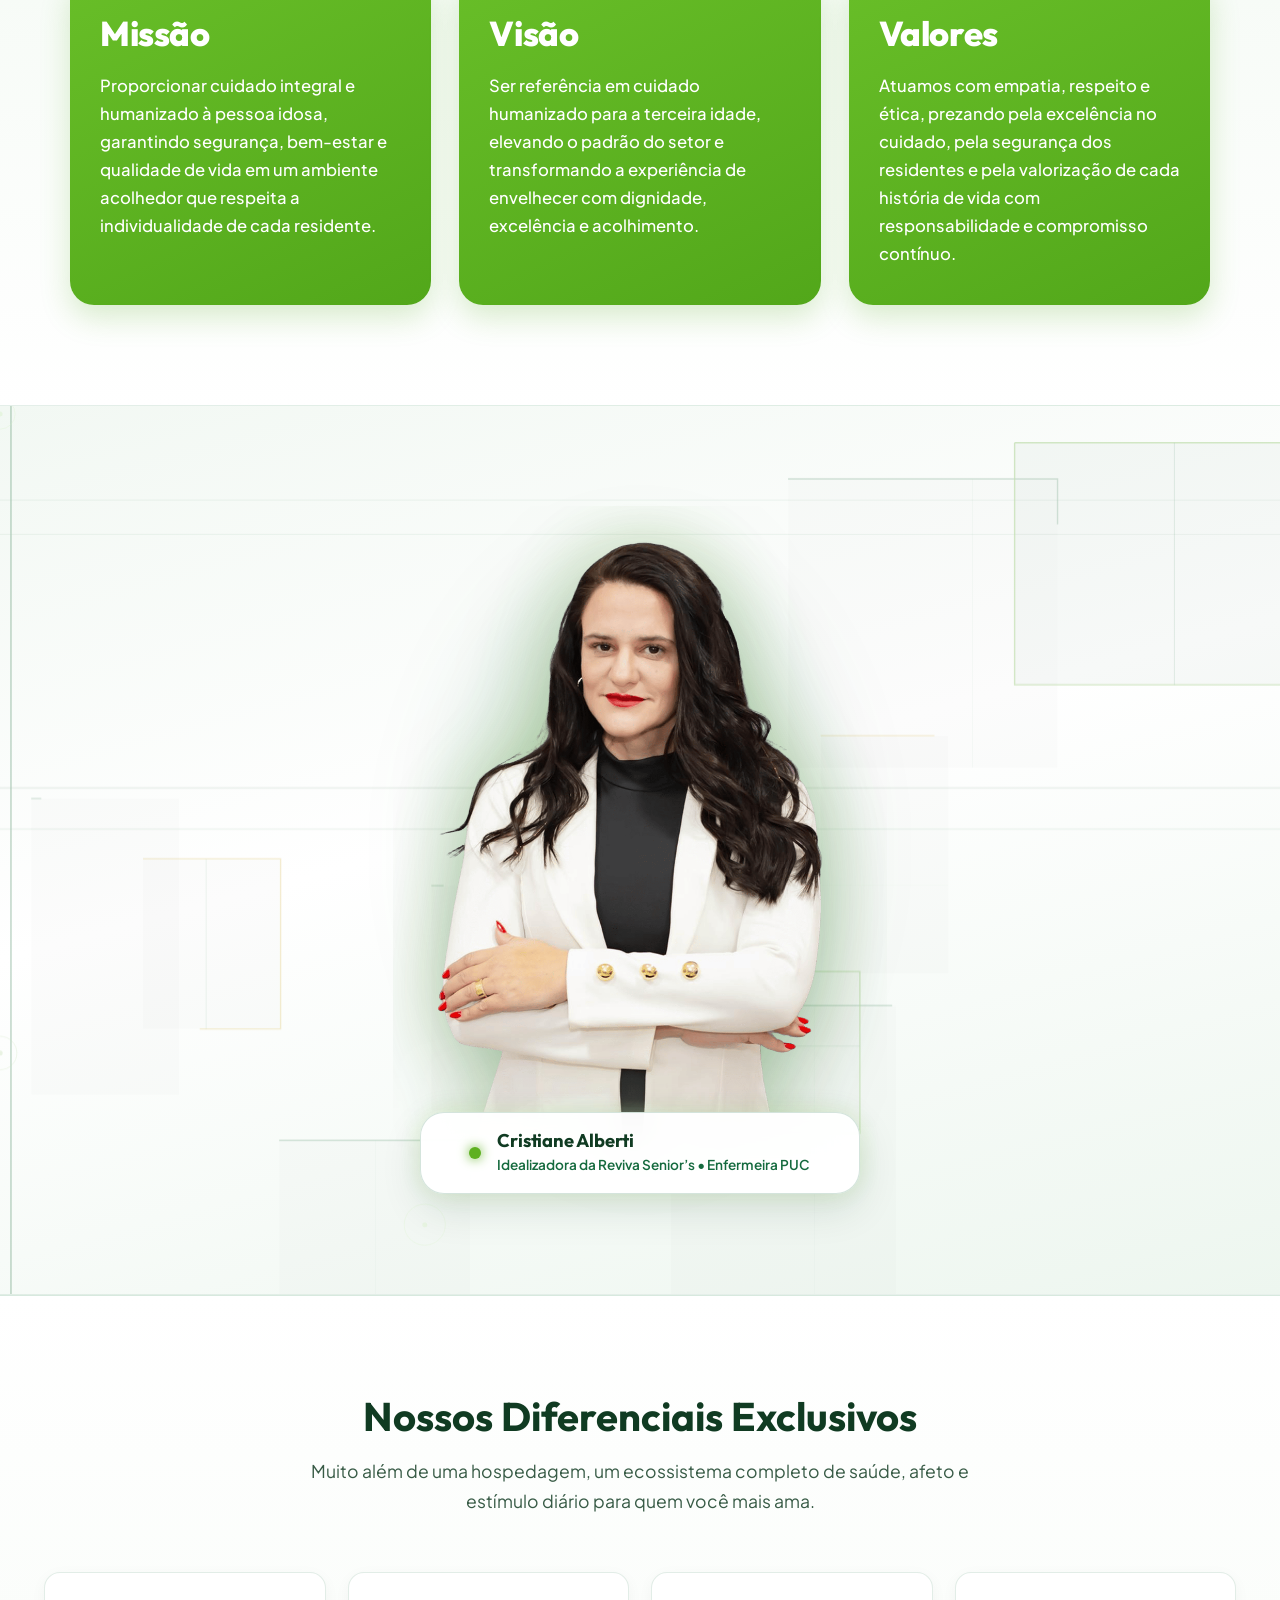
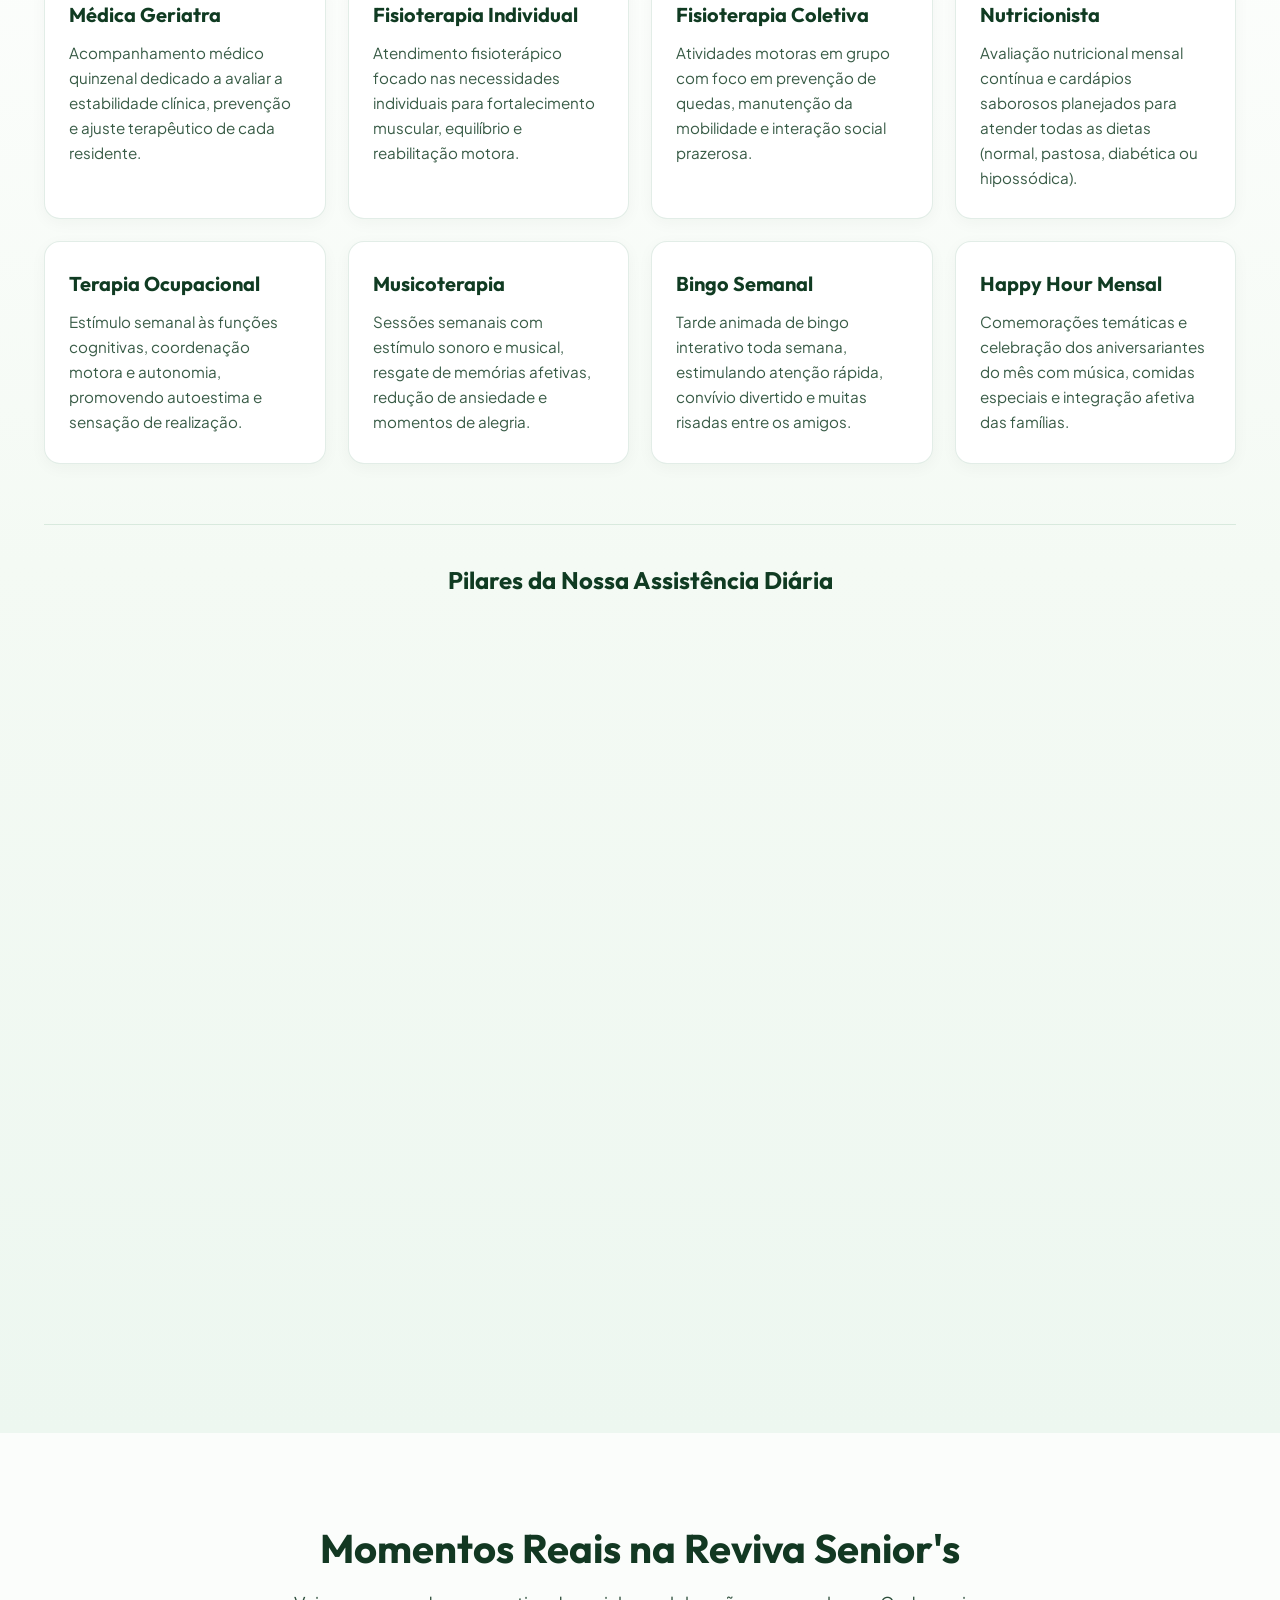
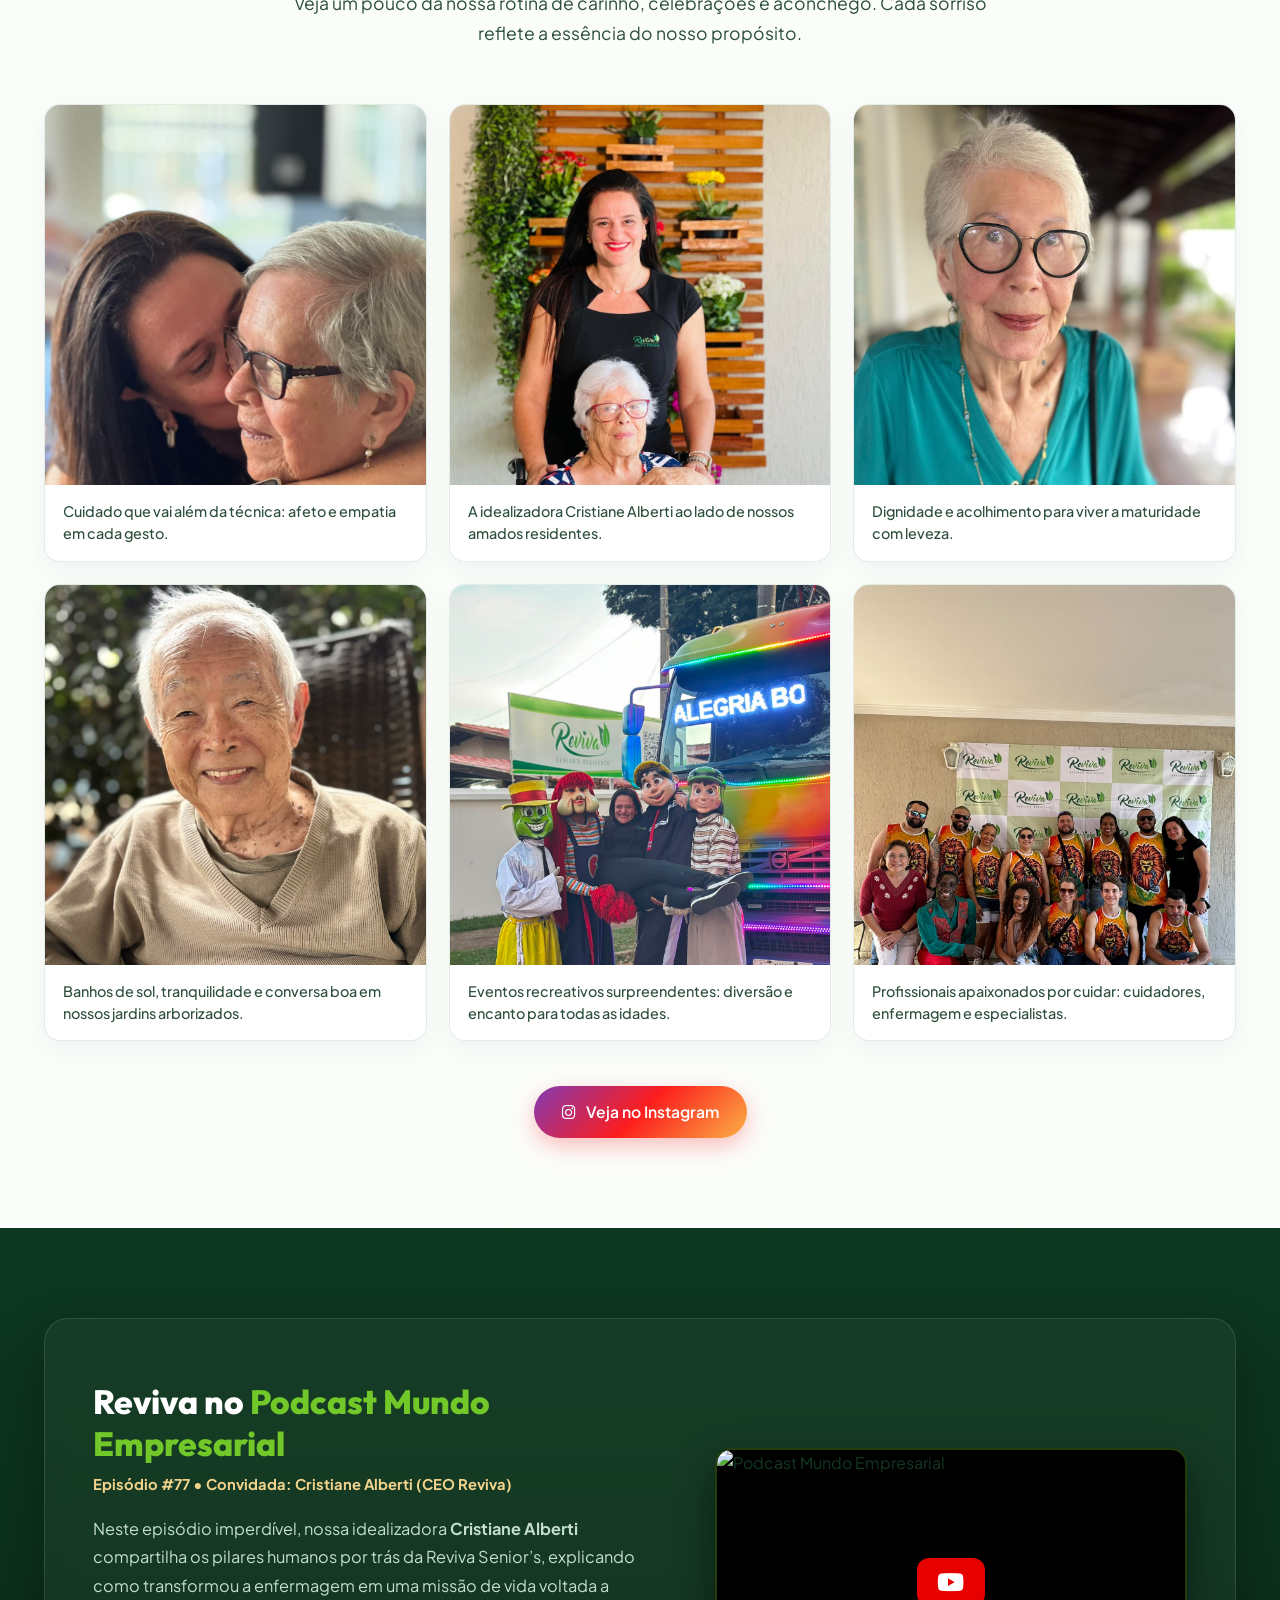
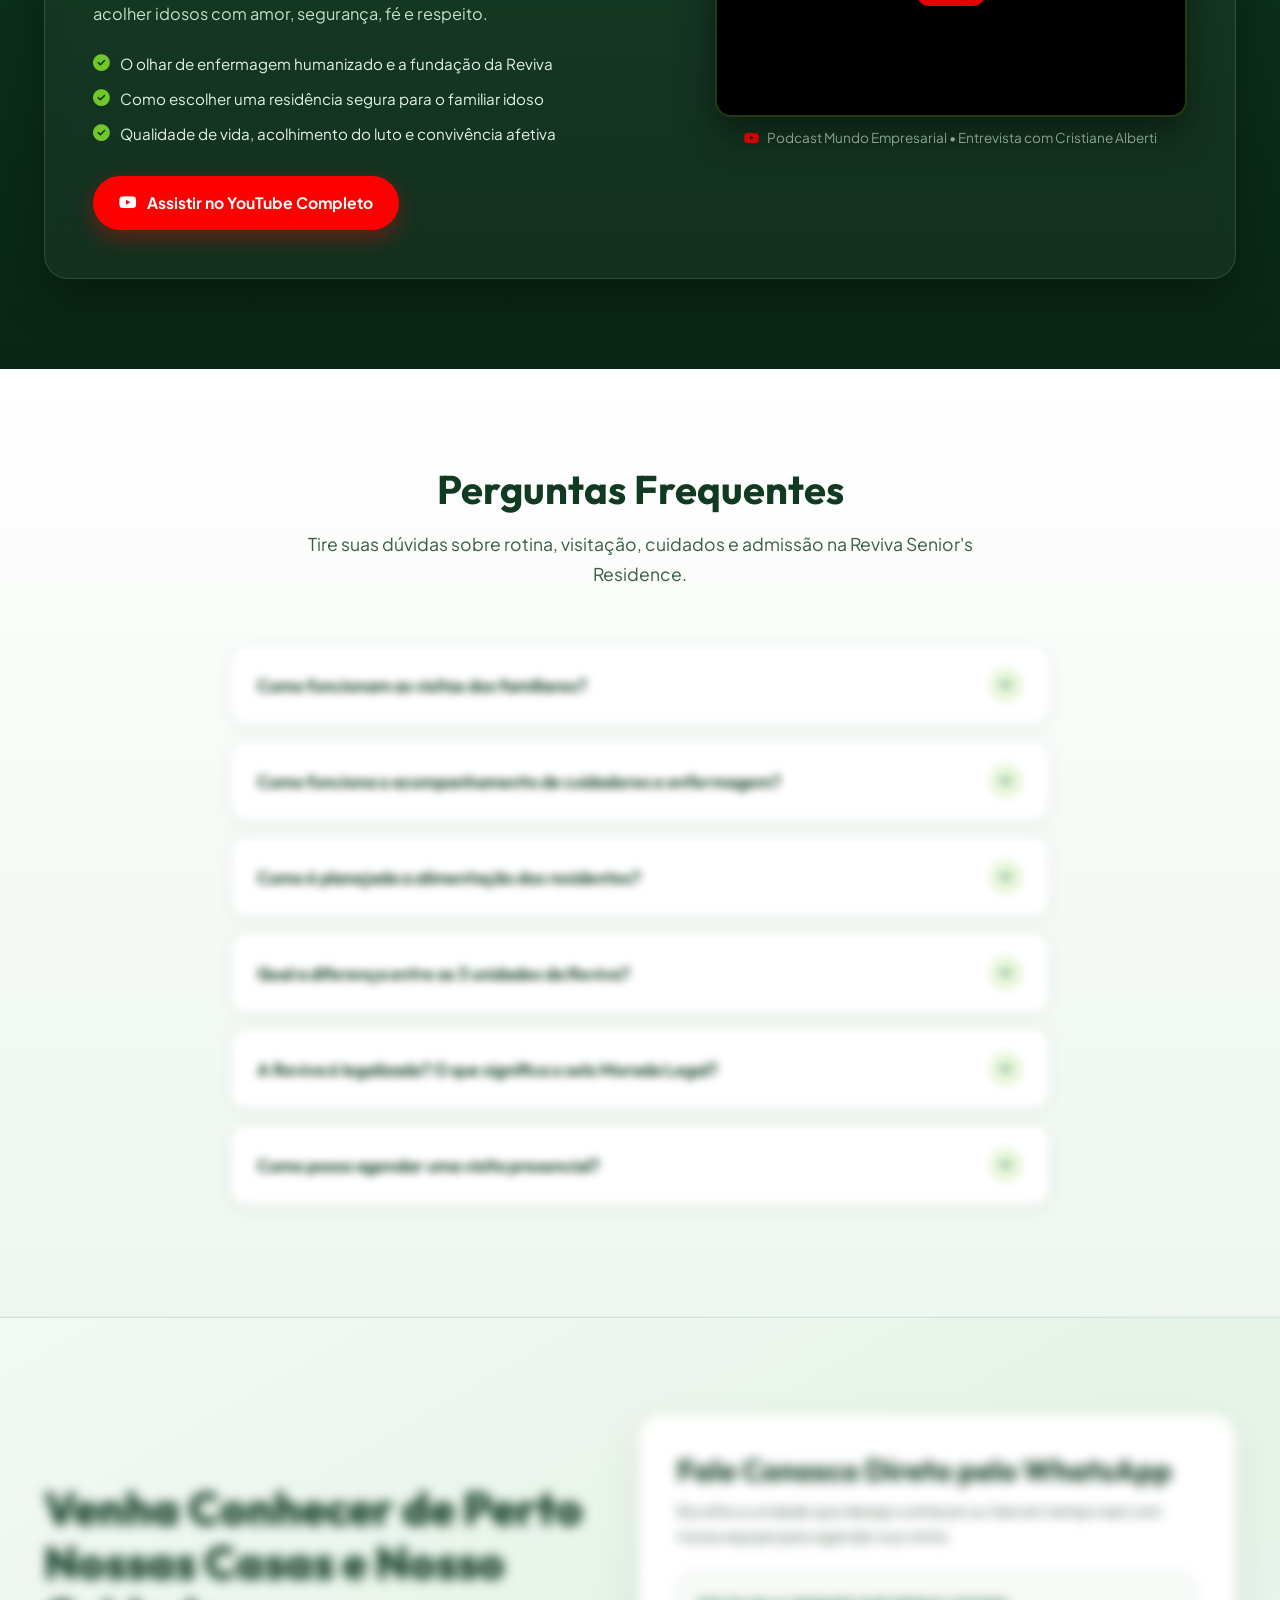
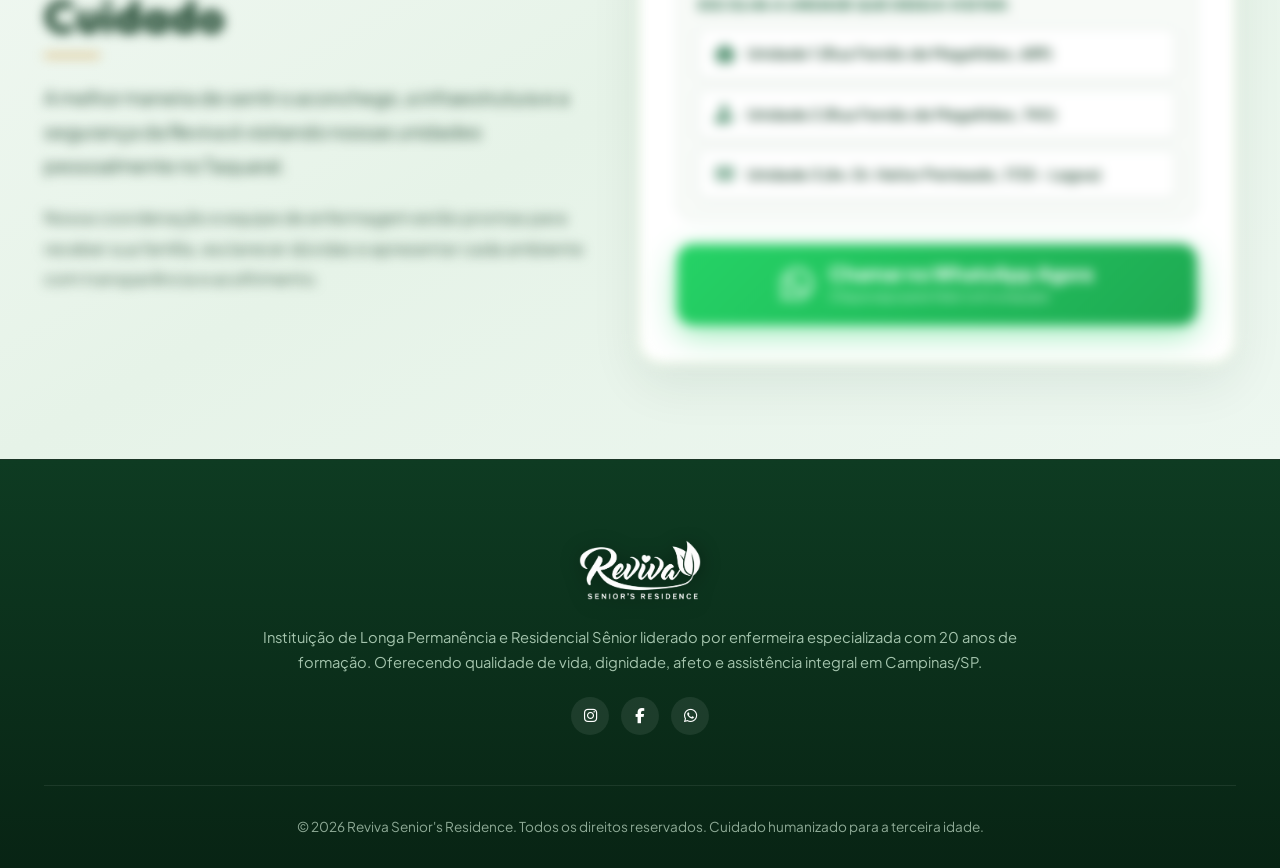
==== commit 1d027098: "refactor: abreviar e otimizar botao do Instagram para 'Veja no Instagram'" ====
--- a/index.html
+++ b/index.html
@@ -979,9 +979,9 @@
 
             <!-- Botão de Conexão com o Instagram -->
             <div class="gallery-insta-cta">
-                <a href="https://www.instagram.com/revivaseniors" target="_blank" rel="noopener noreferrer" class="btn btn-instagram-big">
+                <a href="https://www.instagram.com/revivaseniors" target="_blank" rel="noopener noreferrer" class="btn btn-instagram-big" aria-label="Acessar nosso Instagram @revivaseniors">
                     <i class="fab fa-instagram"></i>
-                    <span>Ver mais fotos e vídeos no nosso Instagram <strong>@revivaseniors</strong></span>
+                    <span>Veja no Instagram</span>
                 </a>
             </div>
         </div>
--- a/style.css
+++ b/style.css
@@ -2004,7 +2004,7 @@
   display: flex;
   flex-direction: column;
   gap: 20px;
-  animation: filmScrollUpTrack 80s linear infinite;
+  animation: filmScrollUpTrack 220s linear infinite;
   will-change: transform;
 }
 
@@ -4336,14 +4336,14 @@
 .btn-instagram-big {
   display: inline-flex;
   align-items: center;
-  gap: 12px;
-  padding: 16px 36px;
+  gap: 10px;
+  padding: 13px 28px;
   background: linear-gradient(135deg, #833ab4 0%, #fd1d1d 50%, #fcb045 100%);
   color: #ffffff;
-  font-weight: 700;
-  font-size: 1.05rem;
+  font-weight: 600;
+  font-size: 0.98rem;
   border-radius: var(--radius-full);
-  box-shadow: 0 10px 25px rgba(253, 29, 29, 0.3);
+  box-shadow: 0 8px 22px rgba(253, 29, 29, 0.28);
   transition: var(--transition);
 }
 
